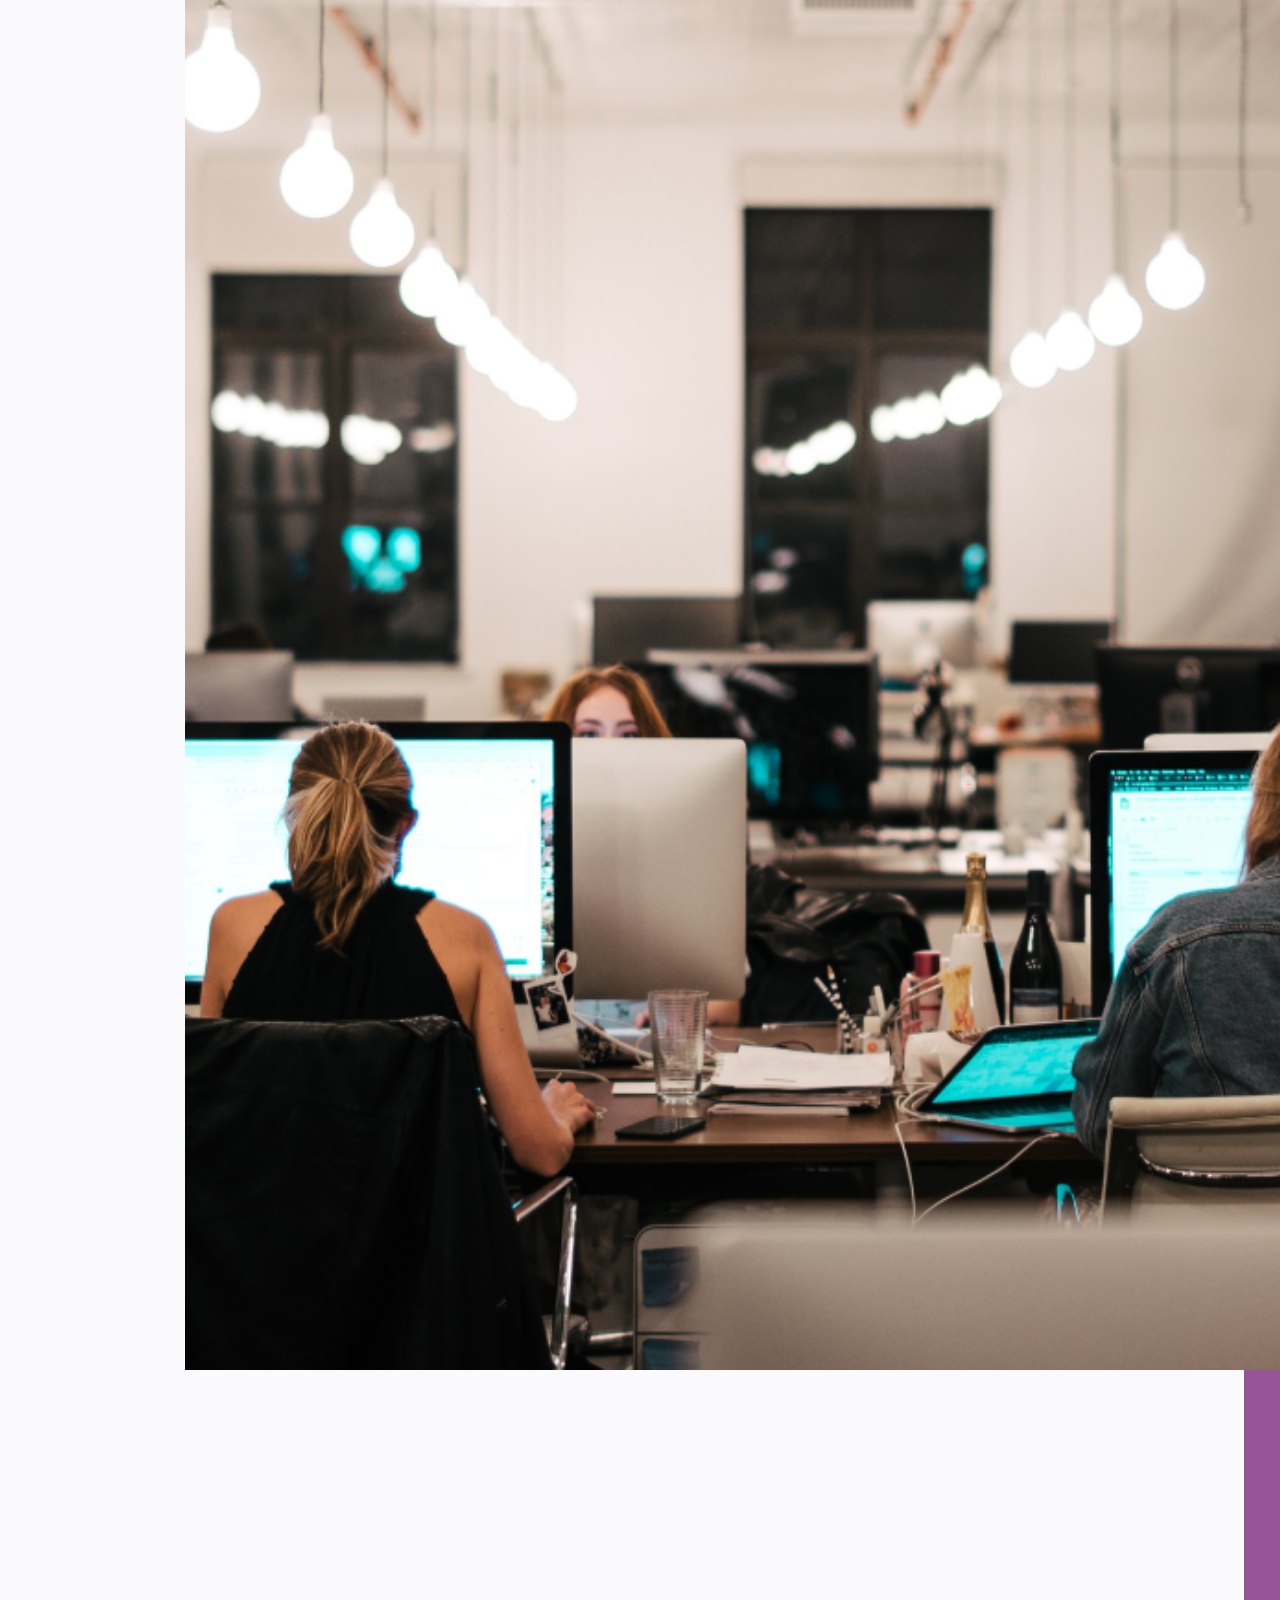
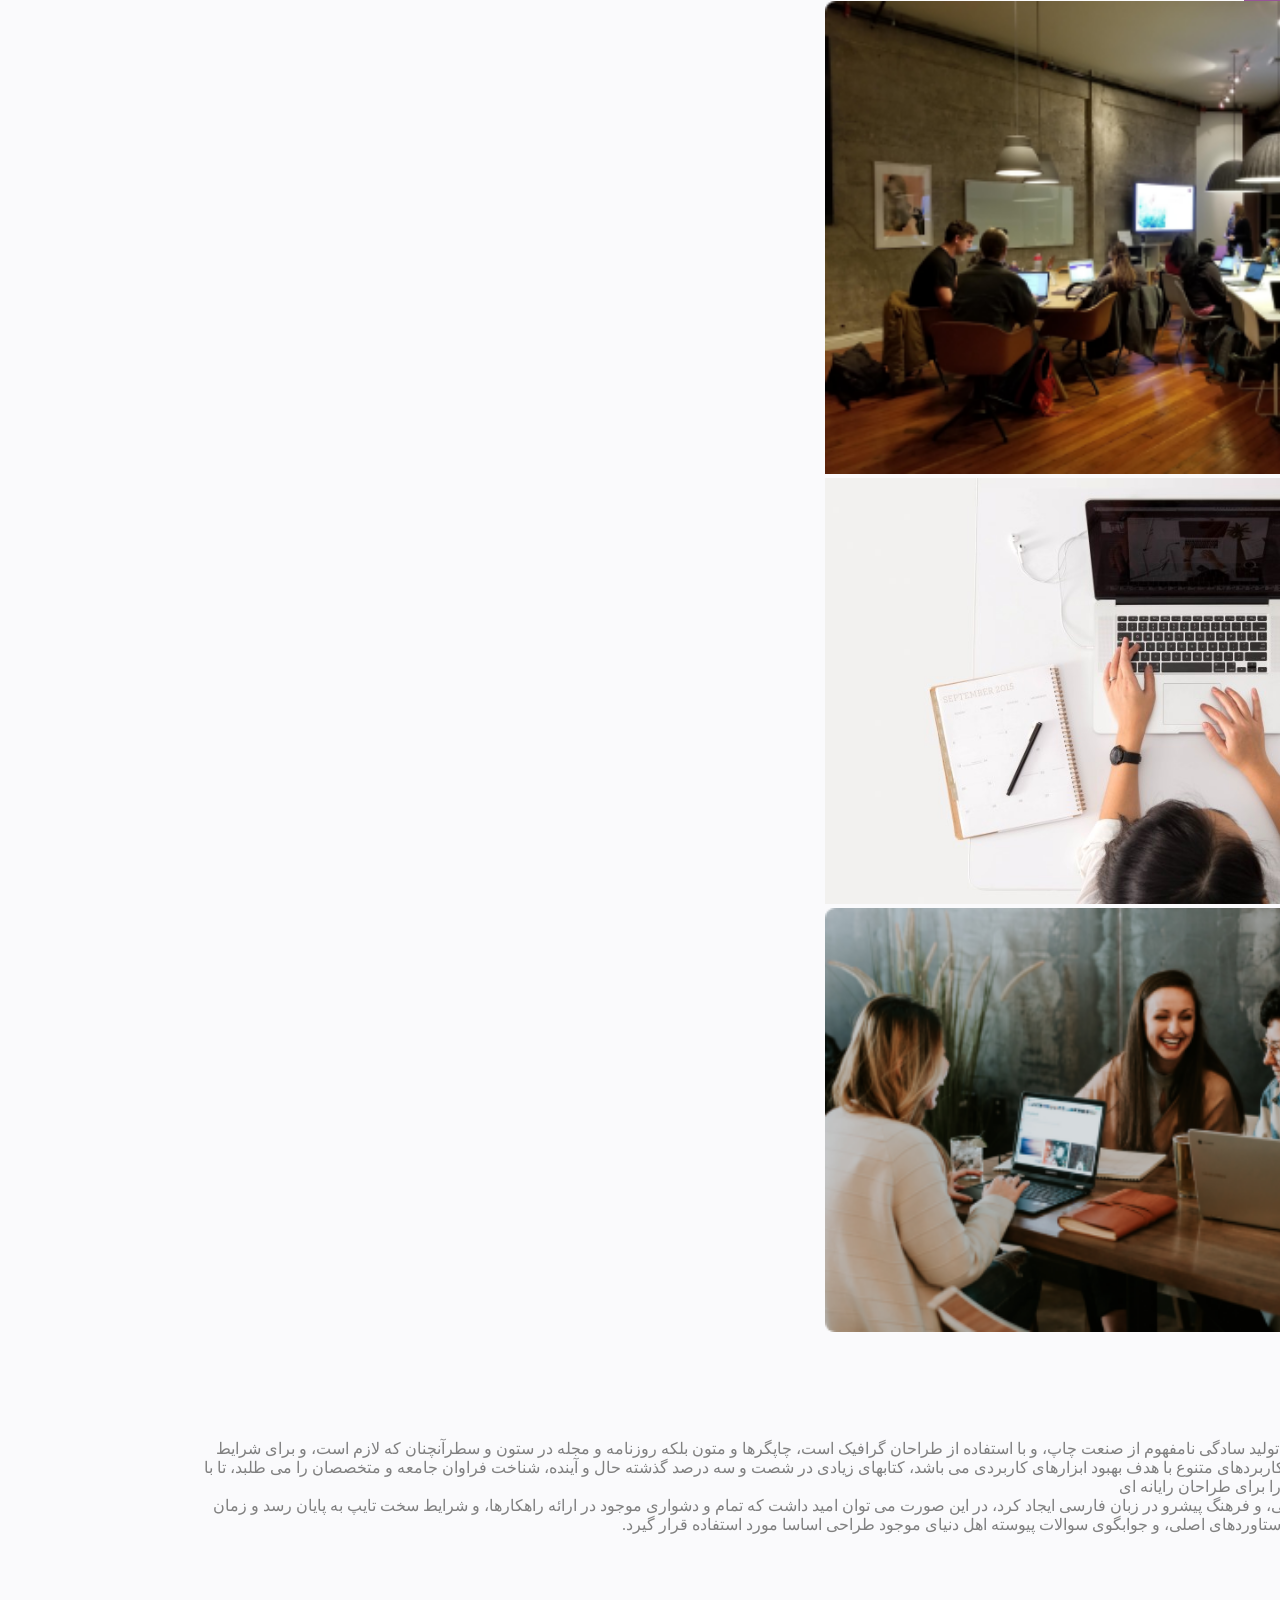
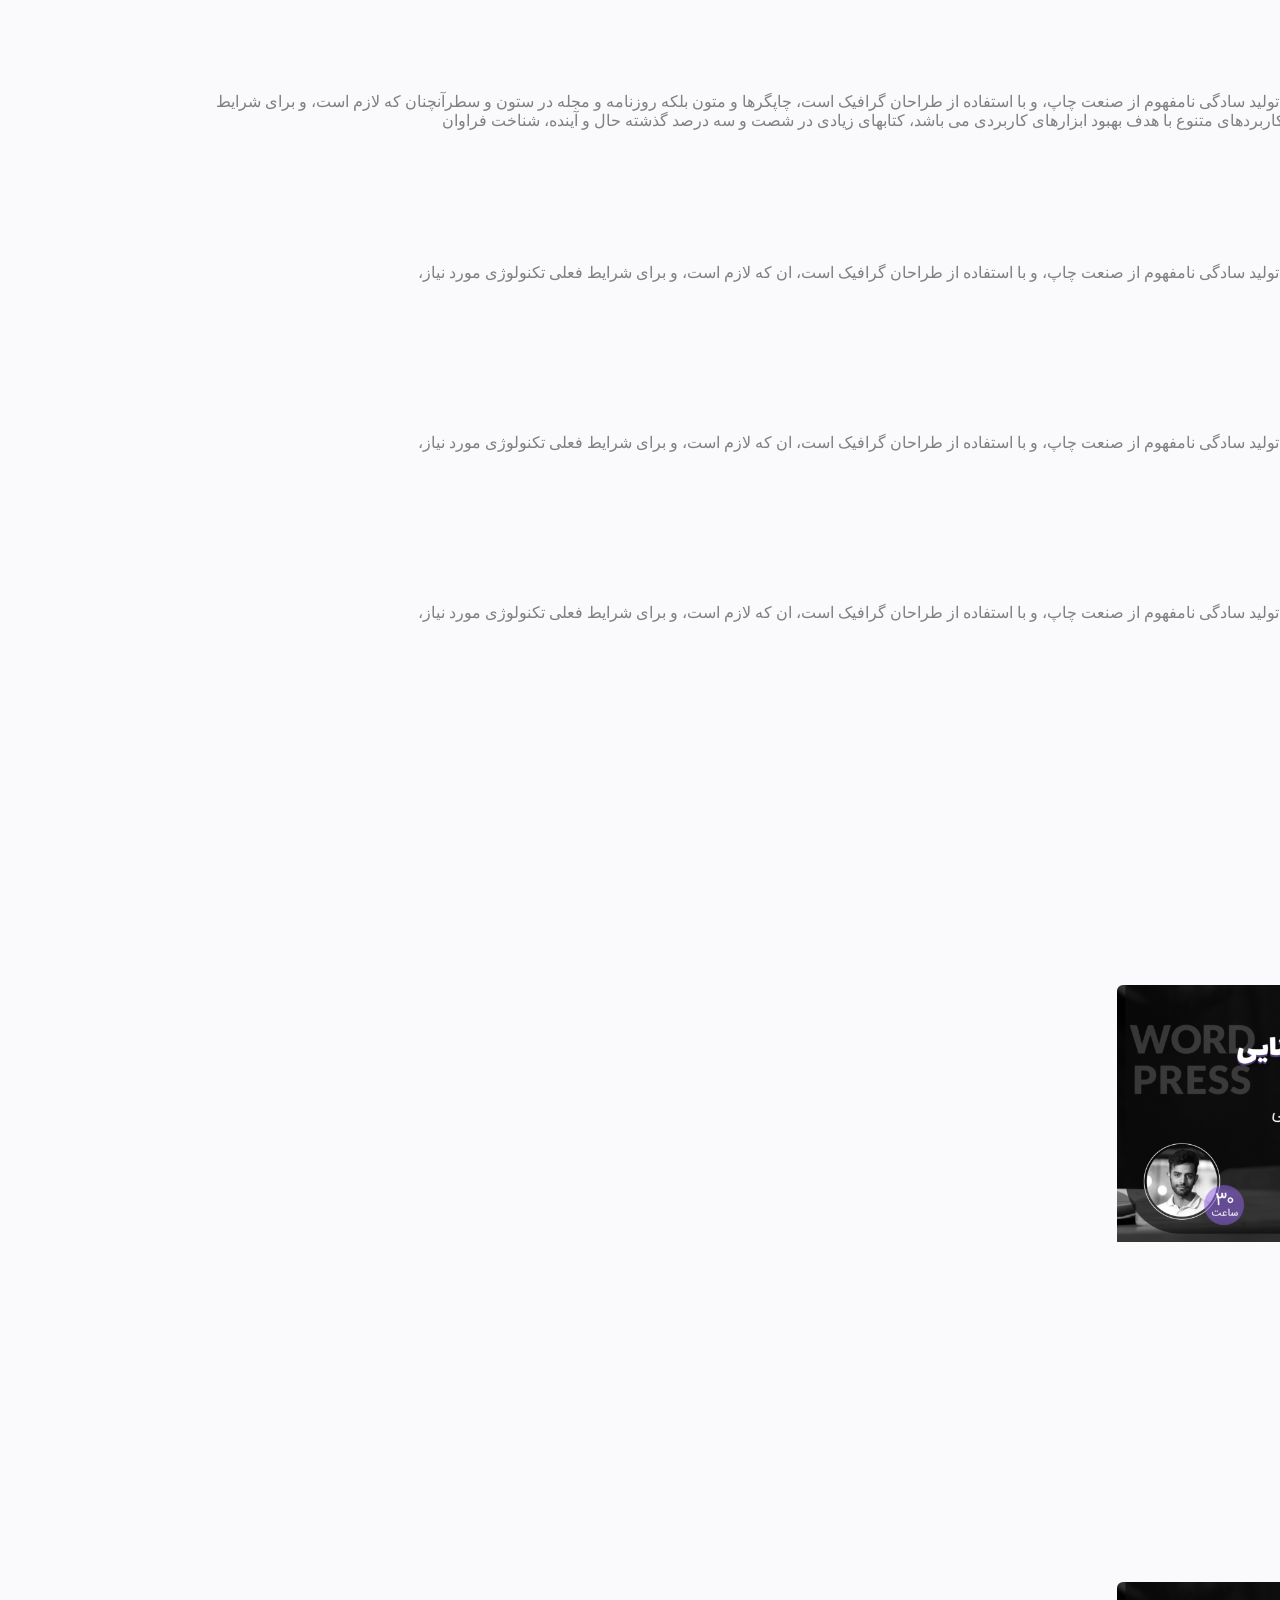
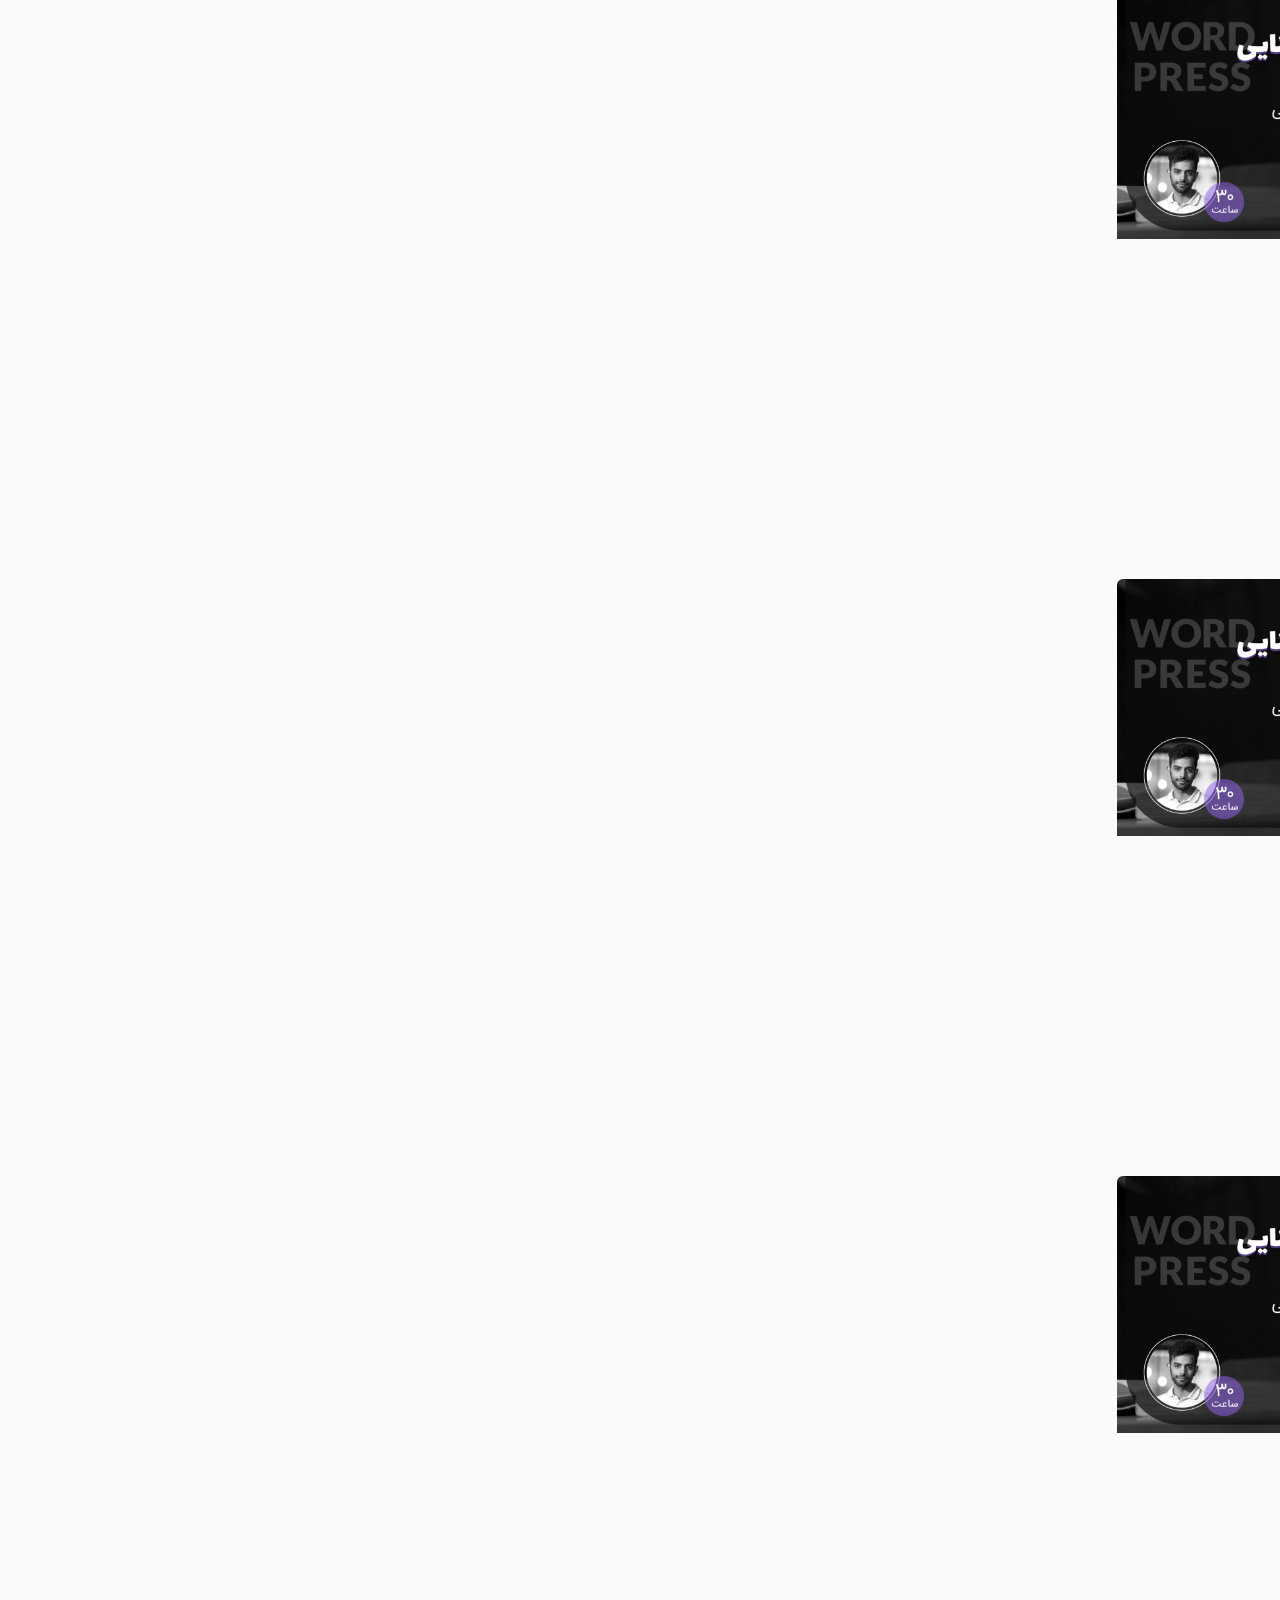
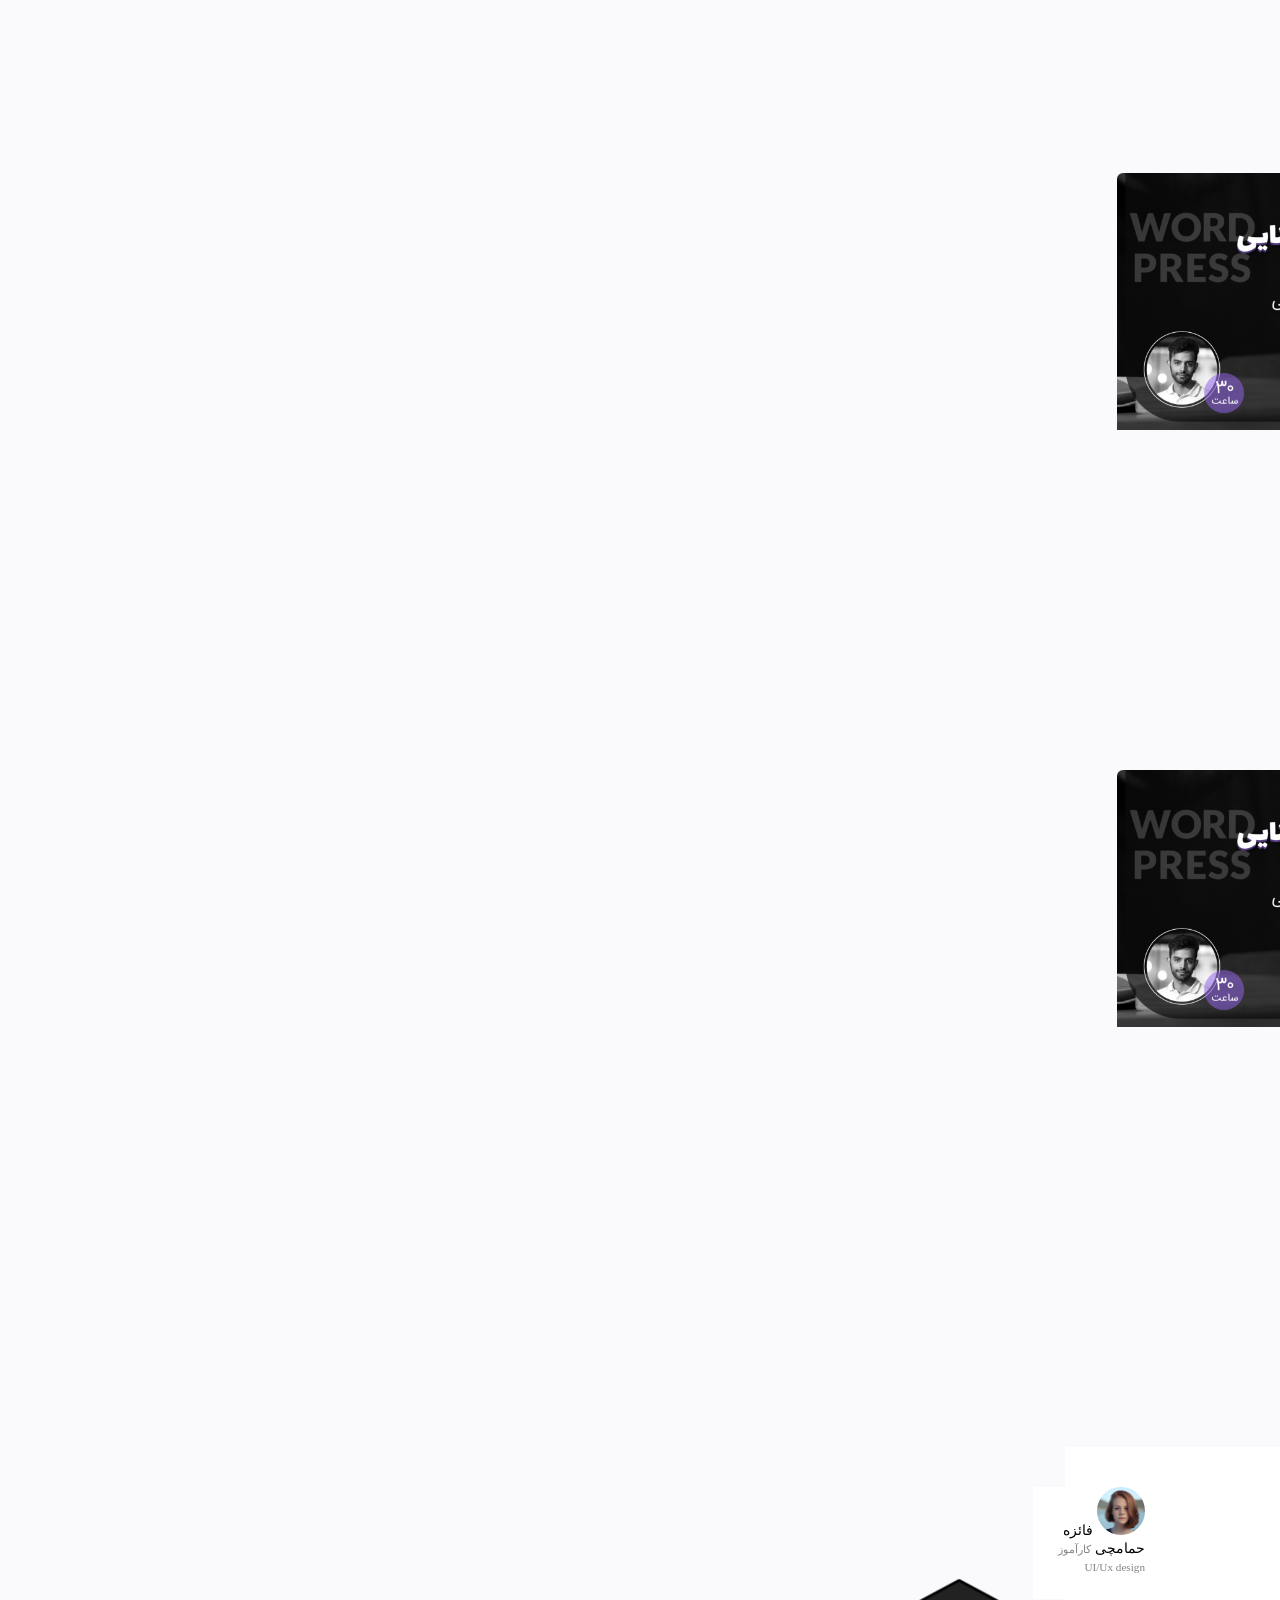
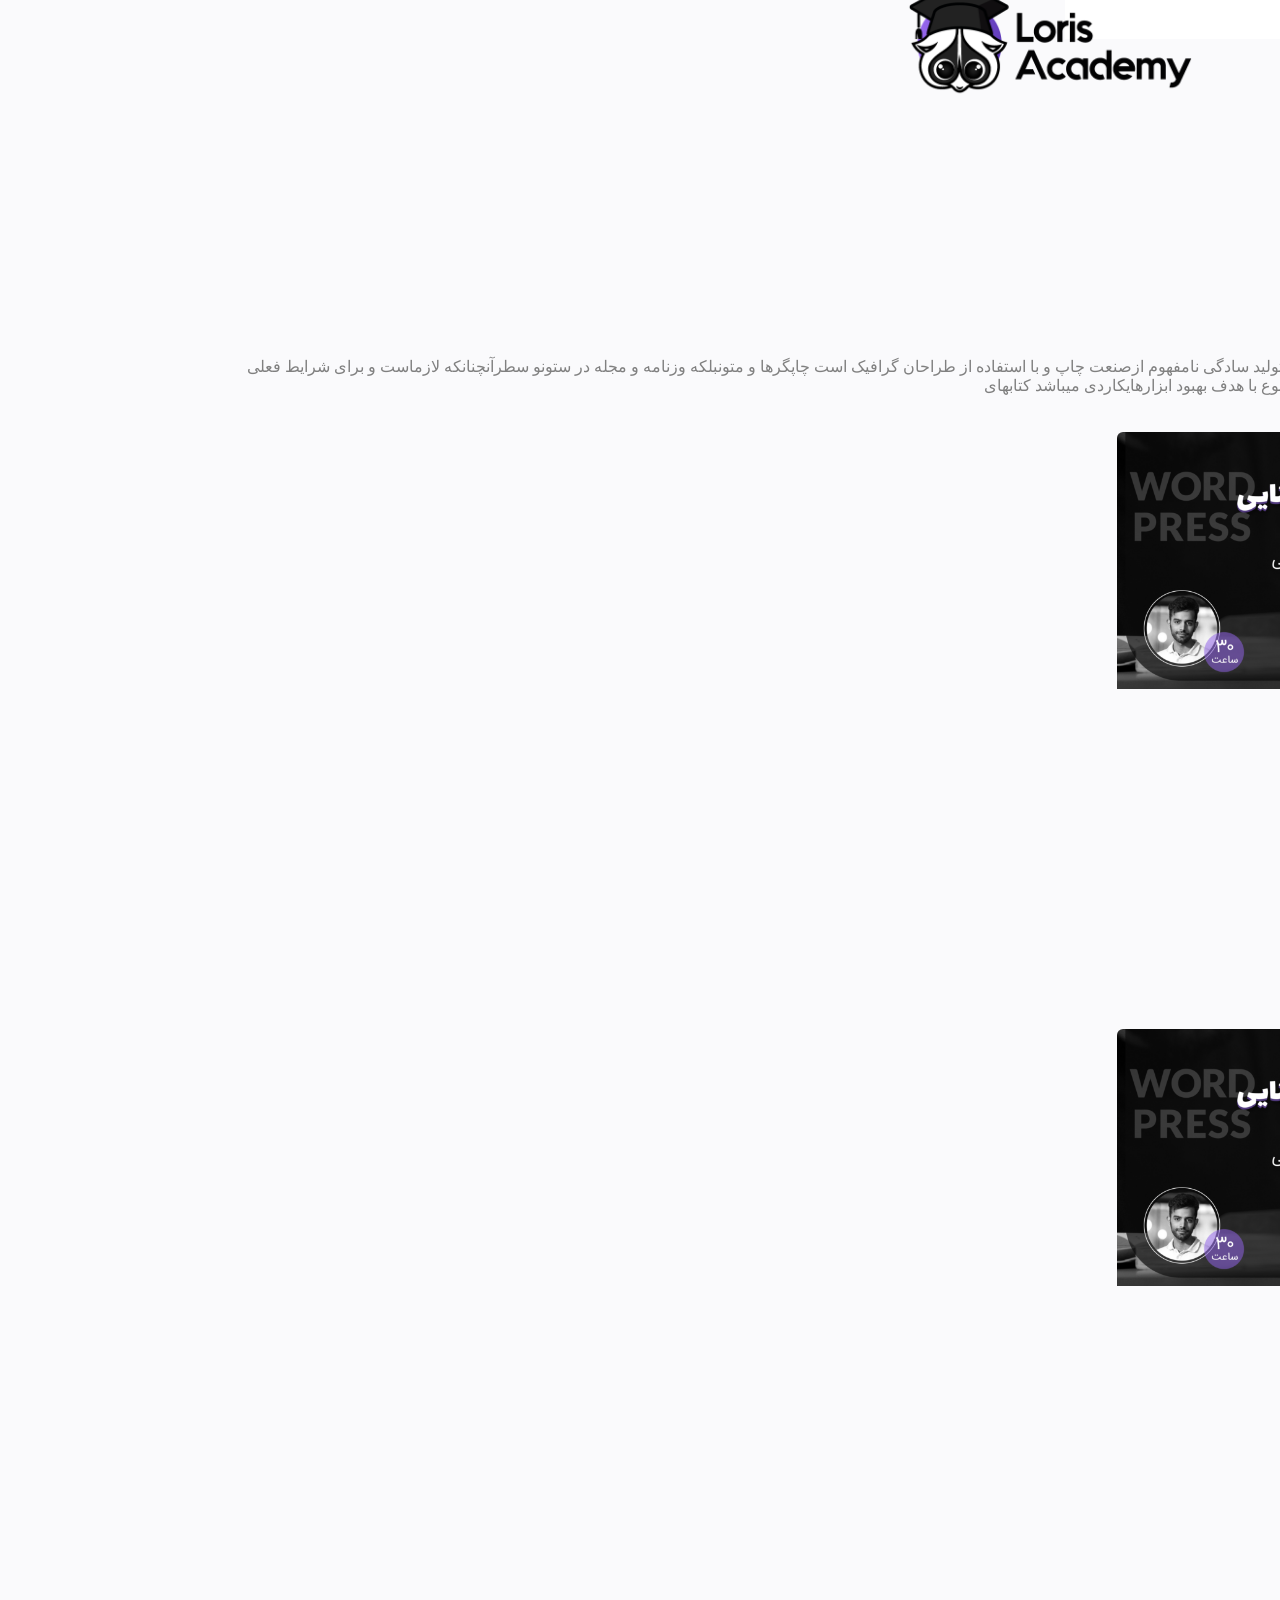
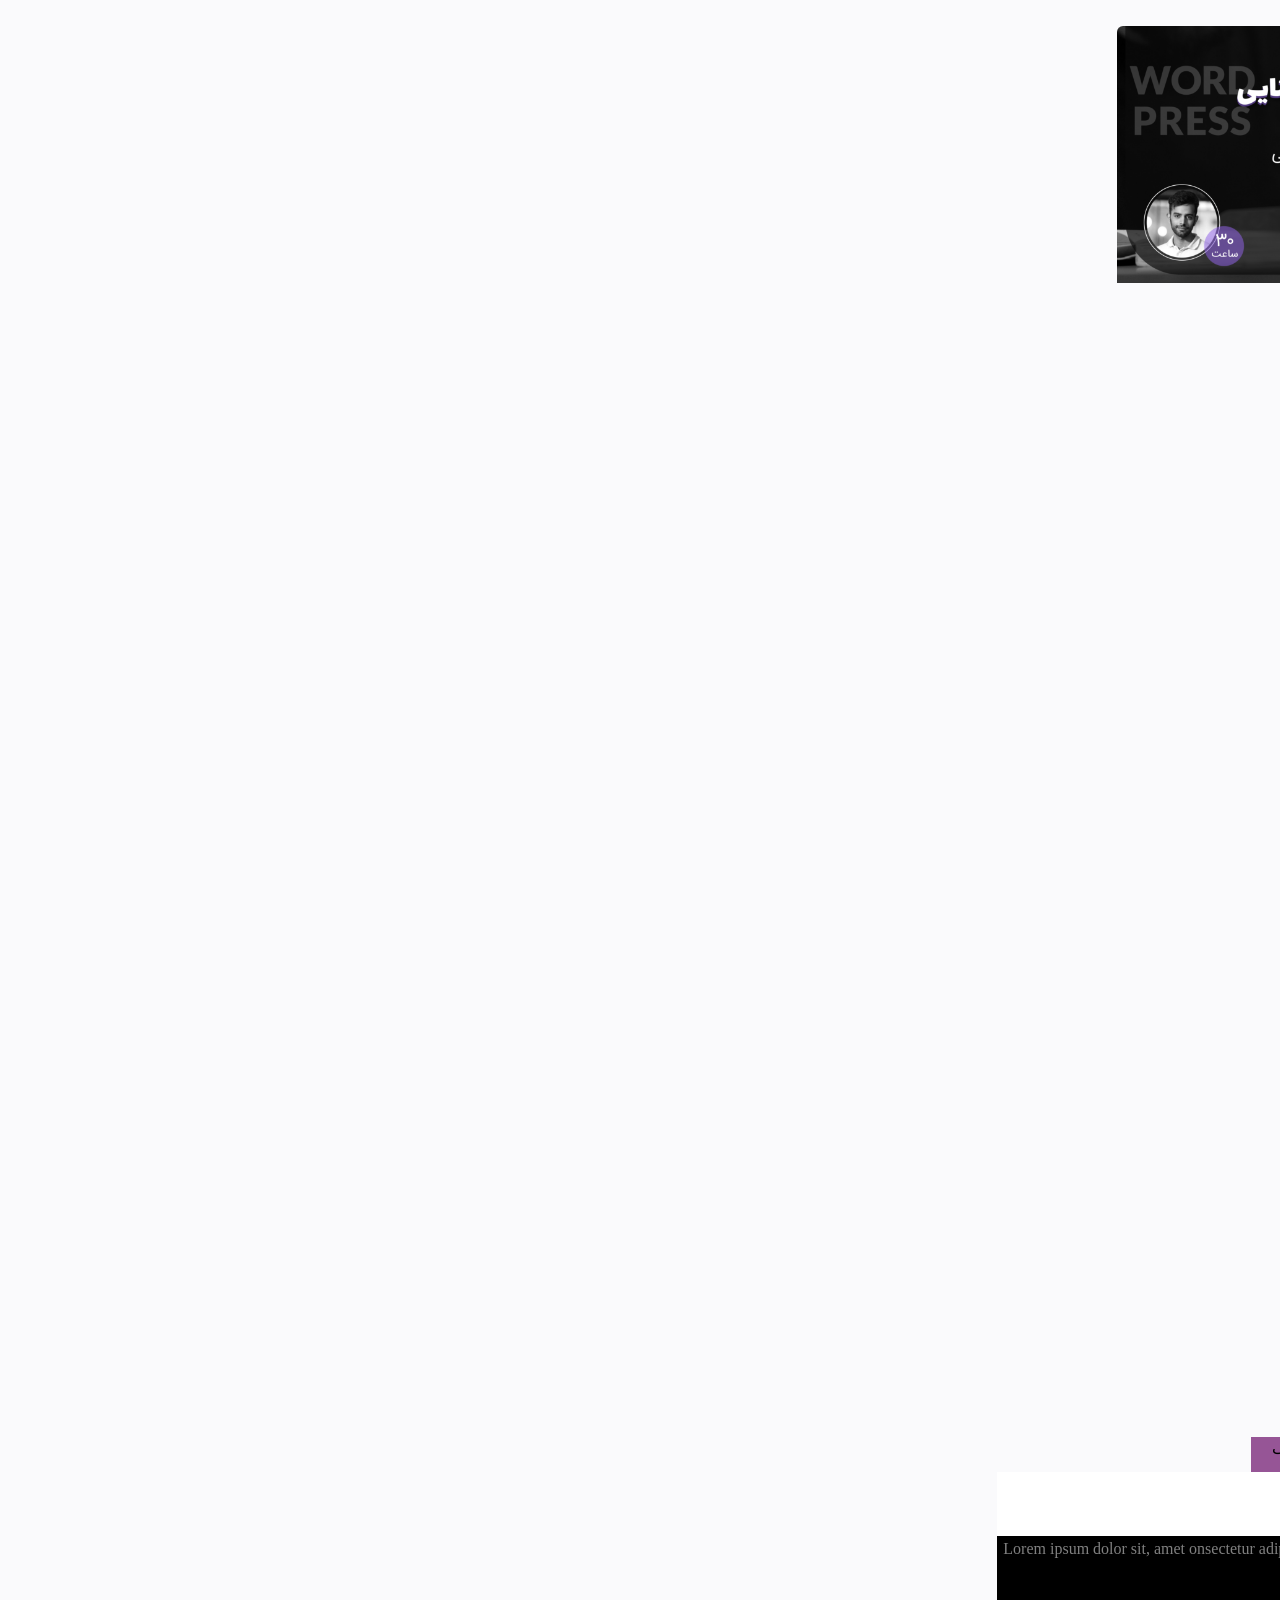
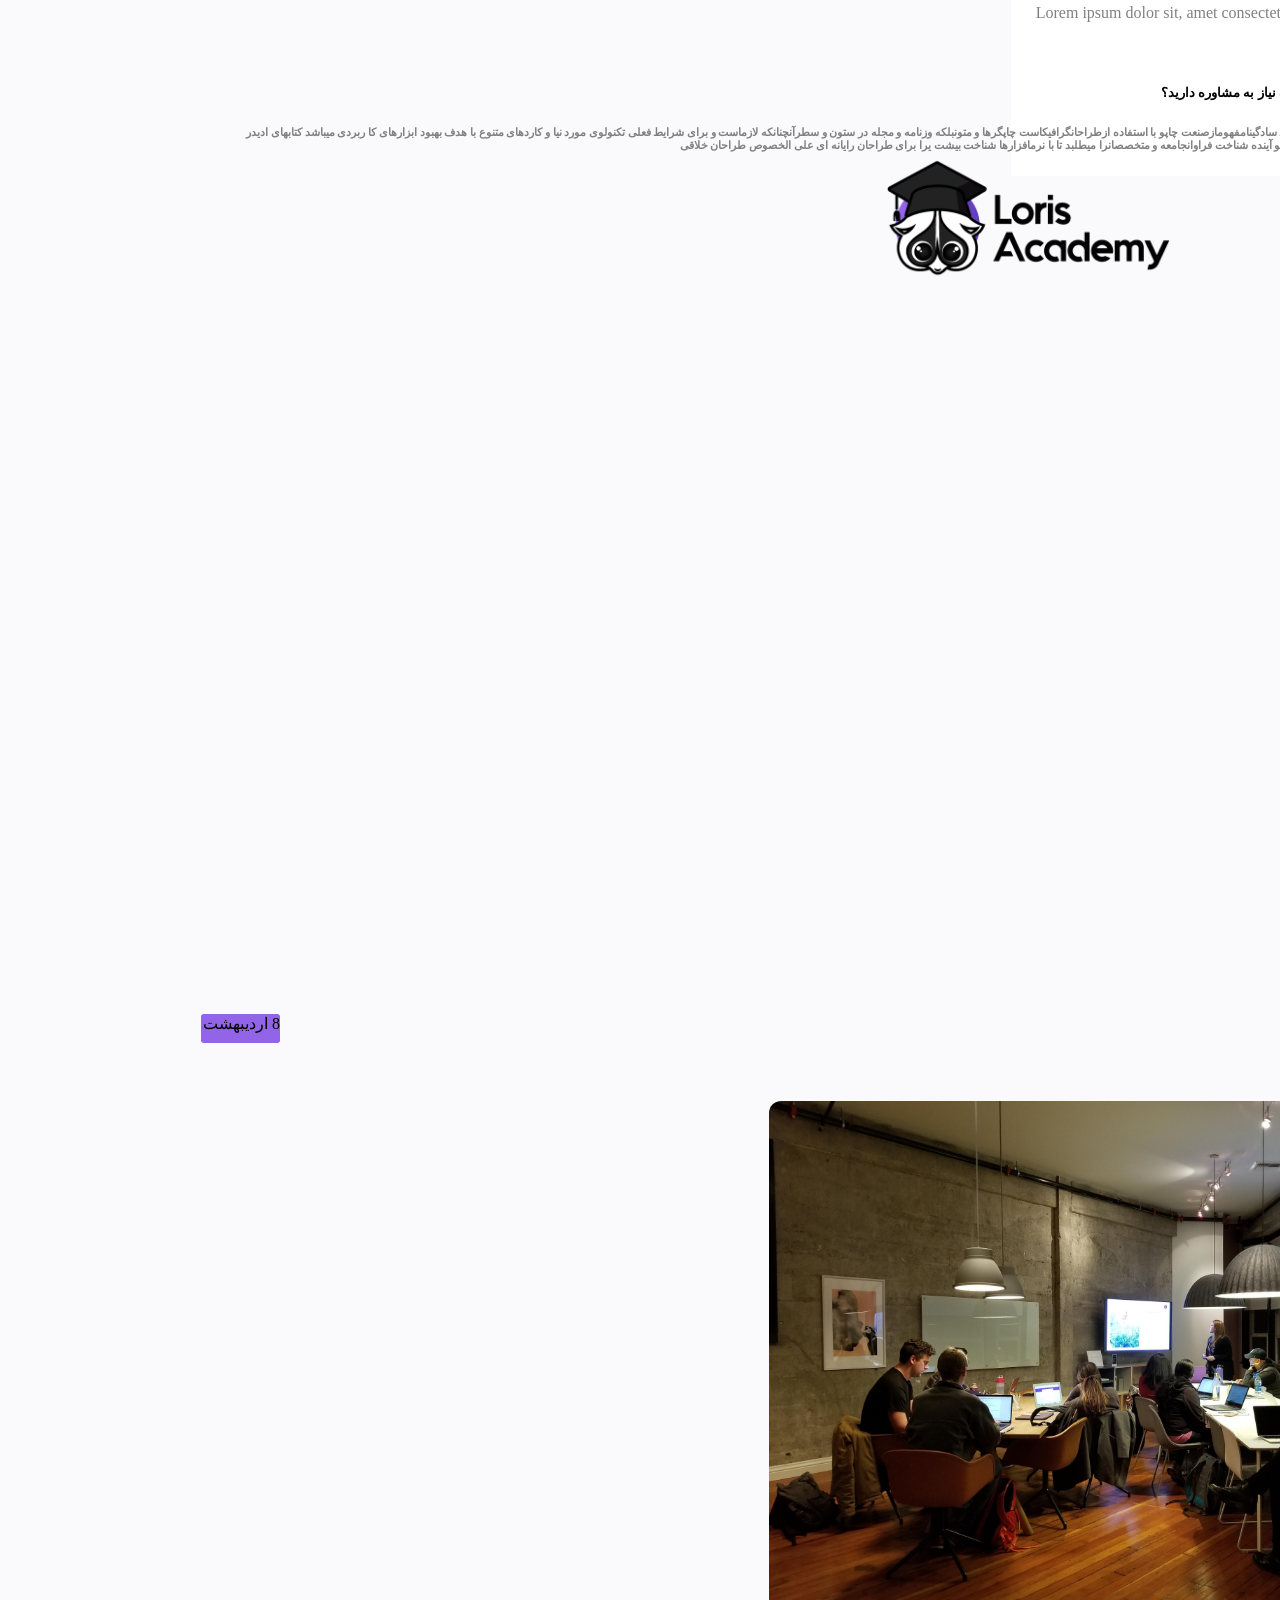
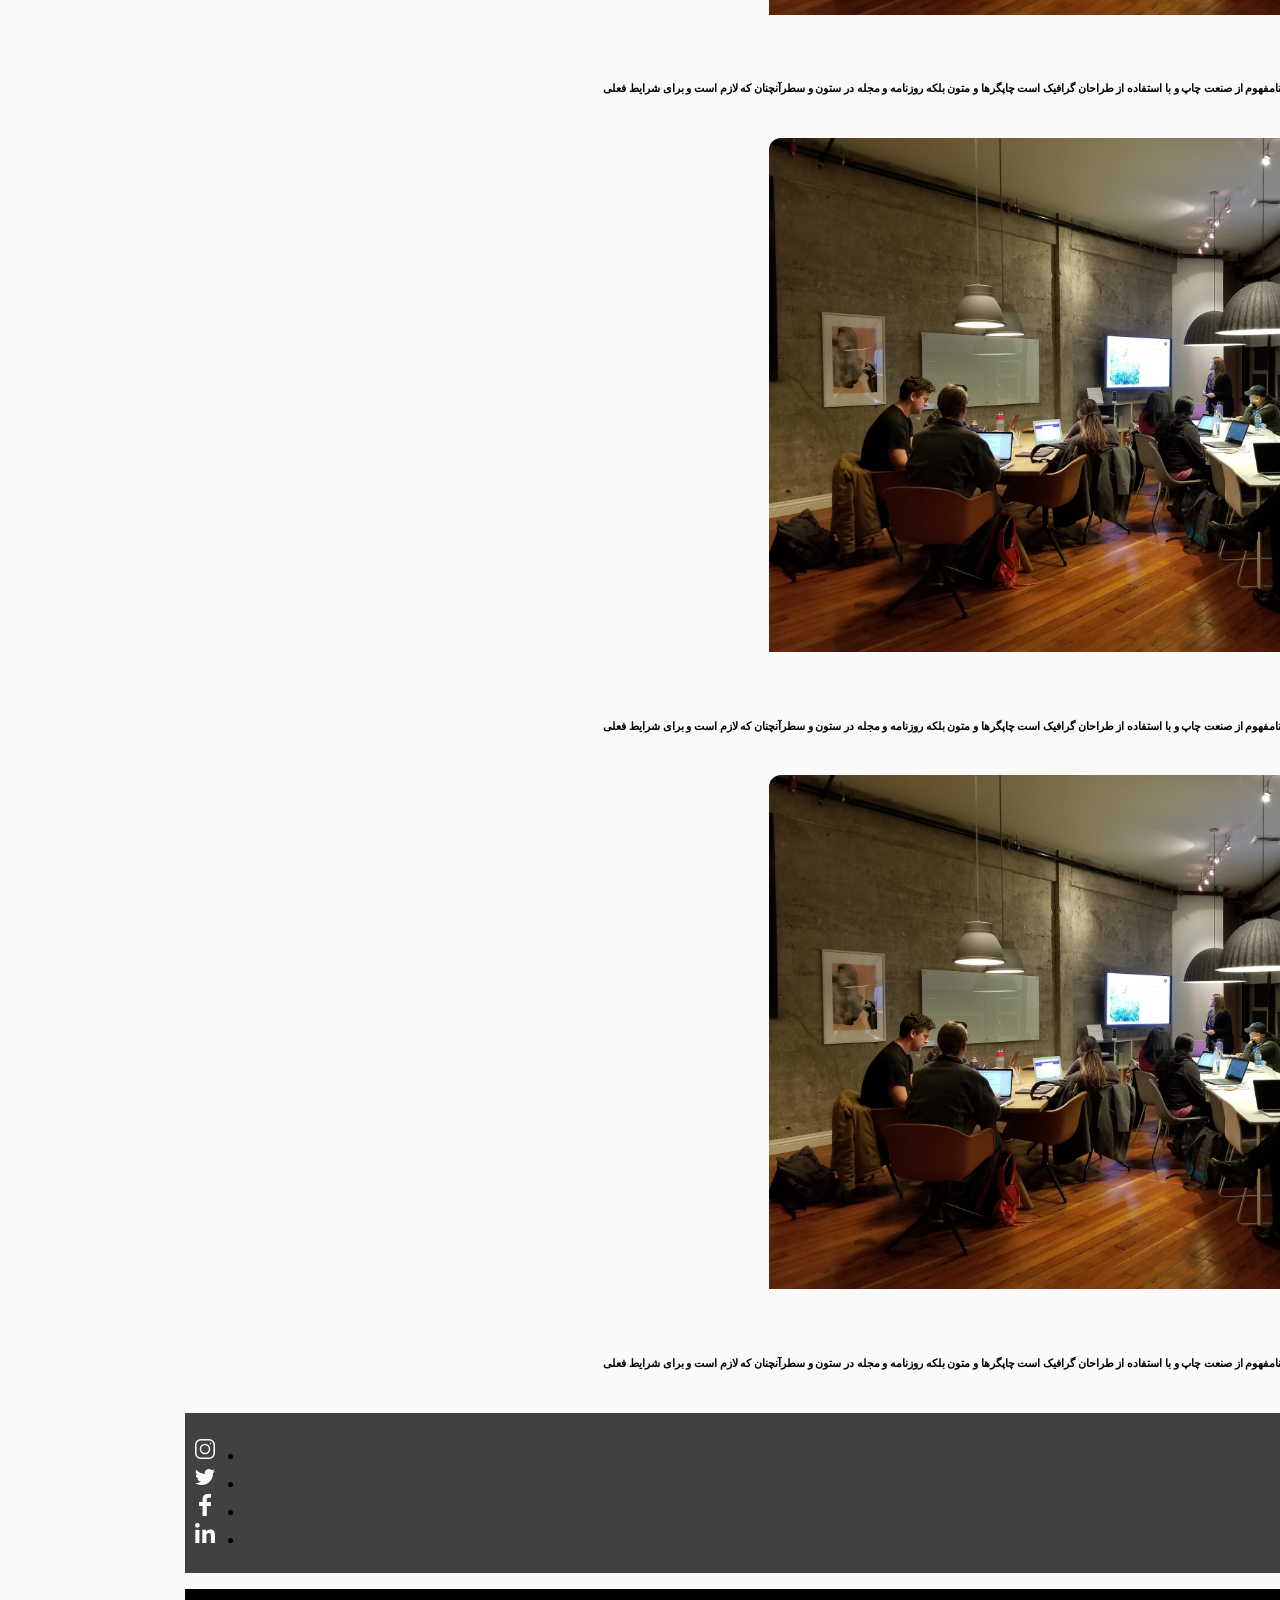
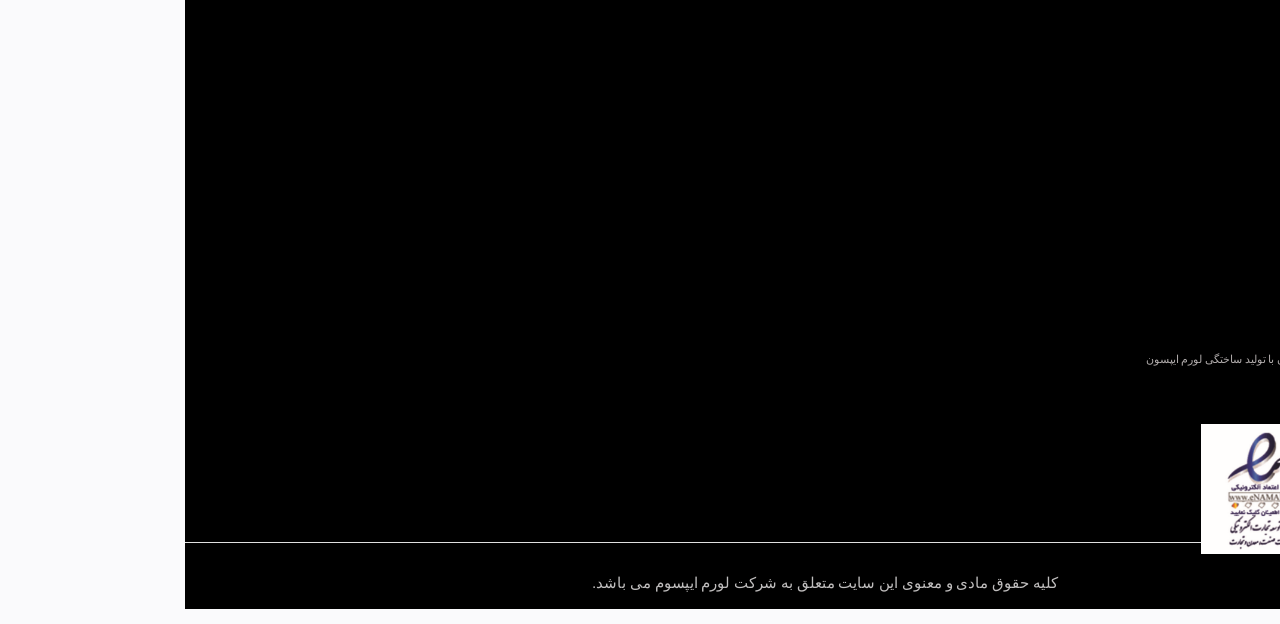
==== lorisproject.html @ 681e18bf "second swiper" ====
<!DOCTYPE html>
<html lang="ar" dir="rtl">

<head>
    <meta charset="UTF-8">

    <meta name="viewport" content="width=device-width, initial-scale=1.0">
    <title>loris academy</title>

    <link rel="stylesheet" href="css/all.css">
    <link rel="stylesheet" href="css/fontiran.css">
    <link rel="stylesheet" href="css/loris.css">

    <link rel="stylesheet" href="https://cdn.jsdelivr.net/npm/bootstrap@5.0.2/dist/css/bootstrap.rtl.min.css"
        integrity="sha384-gXt9imSW0VcJVHezoNQsP+TNrjYXoGcrqBZJpry9zJt8PCQjobwmhMGaDHTASo9N" crossorigin="anonymous">
    <link rel="stylesheet" href="css/swiper-bundle.min.css">

</head>

<body>
    <!----------------------Navbar------------------->
    <section class="header">
        <nav class="navbar navbar-expand-lg navbar-dark mx-5 px-5">
            <div class="container">
                <a class="navbar-brand logo" href="#">
                    <img src="img/Loris-Logo-03@2x.png" width="85px" height="40px">
                </a>
                <button class="navbar-toggler" type="button" data-bs-toggle="collapse"
                    data-bs-target="#navbarSupportedContent" aria-controls="navbarSupportedContent"
                    aria-expanded="false" aria-label="Toggle navigation">
                    <span class="navbar-toggler-icon"></span>
                </button>
                <div class="collapse navbar-collapse" id="navbarSupportedContent">
                    <ul class="navbar-nav me-auto mb-2 mb-lg-0 ">
                        <li class="nav-item mx-3 ">
                            <a class="nav-link main-link" href="#">دسته بندی</a>
                        </li>
                        <li class="nav-item mx-3">
                            <a class="nav-link main-link" href="#">وبلاگ</a>
                        </li>
                        <li class="nav-item mx-3">
                            <a class="nav-link main-link" href="#">درباره ما</a>
                        </li>
                        <li class="nav-item mx-3">
                            <a class="nav-link  main-link" href="#">تماس با ما</a>
                        </li>
                    </ul>
                </div>
            </div>
            <i class="fa fa-search mx-3 text-white"></i><button type="button"
                class="btn  btn-outline-light text-nowrap "><i class="fa fa-user mx-1"></i>ورود/ثبتنام</button>
        </nav>

    </section>
    <!----------------------------------main section------------main-bg doesn't work---------------->
    <section class="main-bg">
        <div class="main ">
            <div class="container mx-auto" style="width: 200px;">


                <h6 class="h6-pos">لوریس آکادمی</h6>
                <h2 class="text-nowrap text-center">مرکز برگزاری</h2>
                <h6 class="h6-pos">لورم ایپسون متن</h6>
                <h2 class=" h2-pos text-nowrap text-center">دوره های آموزشی و کارآموری</h2>


                <button type="button" class="btn btn-secondary waves-effect waves-light my-5 px-4"> دوره های آموزشی
                </button>
            </div>
        </div>
    </section>
    <!---------------------------------Slide2------------------------------->
    <section class="slide2">
        <div class="container mt-5 ">
            <div class="row row-cols-1 row-cols-md-2">
                <div class="col">
                    <div class="row row-cols-lg-2 row-cols-md-1 gx-0 gy-0">
                        <div class="rounded text-center d-flex align-items-center mt-3"
                            style="width: 215px; height: 225px; background-color:rgb(150, 85, 150); border:rgb(150, 85, 150) solid ">
                            <h4 class="text-white">لورم ایپسوم متن ساختگی با نامفهوم از چاپ استفاده</h4>
                        </div>

                        <img class="rounded" src="img/w.png" style="width: 50%;">
                        <img class="rounded" src="img/Picture1.svg" alt="group" style="width: 50%;">
                        <img class="rounded" src="img/Mask Group 4.png" alt="group" style="width: 50%;">

                    </div>
                </div>
                <div class="col">
                    <h6>درباره ما</h6>
                    <h3>ما را بیشتر بشناسید</h3>
                    <p class="me-5 my-4">لورم ایپسوم متن ساختگی با تولید سادگی نامفهوم از صنعت چاپ، و با استفاده از
                        طراحان گرافیک است،
                        چاپگرها و متون بلکه روزنامه و مجله در ستون و سطرآنچنان که لازم است، و برای شرایط فعلی تکنولوژی
                        مورد نیاز، و
                        کاربردهای متنوع با هدف بهبود ابزارهای کاربردی می باشد، کتابهای زیادی در شصت و سه درصد گذشته حال
                        و آینده، شناخت
                        فراوان جامعه و متخصصان را می طلبد، تا با نرم افزارها شناخت بیشتری را برای طراحان رایانه ای
                        <br>علی الخصوص طراحان
                        خلاقی، و فرهنگ پیشرو در زبان فارسی ایجاد کرد، در این صورت می توان امید داشت که تمام و دشواری
                        موجود در ارائه
                        راهکارها، و شرایط سخت تایپ به پایان رسد و زمان مورد نیاز شامل حروفچینی دستاوردهای اصلی، و
                        جوابگوی سوالات
                        پیوسته اهل دنیای موجود طراحی اساسا مورد استفاده قرار گیرد.
                    </p>
                    <br>
                    <button class="btn btn-secondary px-4">بیشتر بخوانید</button>
                </div>
            </div>
        </div>
    </section>
    <!--------------------------------Swiper Slider--------------------------->
    <div class="swiper-overflow-container">
        <div class="container">

            <div class=" mt-5 ms-5">
                <div class="swiper-container swiper-init">
                    <div class="swiper-wrapper d-flex">
                        <div class="swiper-slide">
                            <div class="row align-items-center">
                                <div class="col ">
                                    <h6>رشته ها</h6>
                                    <h4>آشنایی با رشته ها</h4>
                                    <p>لورم ایپسوم متن ساختگی با تولید سادگی نامفهوم از صنعت چاپ، و با استفاده از طراحان
                                        گرافیک
                                        است،
                                        چاپگرها و متون بلکه روزنامه و مجله در ستون و سطرآنچنان که لازم است، و برای شرایط
                                        فعلی
                                        تکنولوژی مورد نیاز، و
                                        کاربردهای متنوع با هدف بهبود ابزارهای کاربردی می باشد، کتابهای زیادی در شصت و سه
                                        درصد
                                        گذشته حال و آینده، شناخت
                                        فراوان </p>
                                       
                                </div>

                                <div class="col-lg-3 col-sm-12 ">
                                    <div class="card mt-sm-4 ">

                                        <img src="img/Picture2.svg" style="width: 50px;" class="mt-3 mx-2">
                                        <div class="card-body">
                                            <a><div class="card-icon">
                                            <div>
                                                <i class="bi bi-lightbulb-fill  icon-style"></i>
                                            </div>
                                        </div>
                                        </a>
                                            <h6>لورم ایپسون متن</h6>
                                            <p>لورم ایپسوم متن ساختگی با تولید سادگی نامفهوم از صنعت چاپ، و با استفاده
                                                از
                                                طراحان
                                                گرافیک است،
                                                ان که لازم است، و برای شرایط فعلی تکنولوژی مورد نیاز،
                                            </p>
                                            <div class="info-links"><a href=""><small> بیشتر بدانید></small></a></div>
                                        </div>

                                    </div>
                                </div>

                                <div class="col-lg-3 col-sm-12 ">
                                    <div class="card mt-sm-4">
                                        <img src="img/Picture2.svg" style="width: 50px;" class="mt-3 mx-2">
                                        <div class="card-body">
                                            <h6>لورم ایپسون متن</h6>
                                            <p>لورم ایپسوم متن ساختگی با تولید سادگی نامفهوم از صنعت چاپ، و با استفاده
                                                از
                                                طراحان
                                                گرافیک است،
                                                ان که لازم است، و برای شرایط فعلی تکنولوژی مورد نیاز،
                                            </p>
                                            <div class="info-links"><a href=""><small> بیشتر بدانید></small></a></div>
                                        </div>
                                    </div>
                                </div>

                                <div class="col-lg-3 col-sm-12 ">
                                    <div class="card mt-sm-4">
                                        <img src="img/Picture2.svg" style="width: 50px;" class="mt-3 mx-2">
                                        <div class="card-body">
                                            <h6>لورم ایپسون متن</h6>
                                            <p>لورم ایپسوم متن ساختگی با تولید سادگی نامفهوم از صنعت چاپ، و با استفاده
                                                از
                                                طراحان
                                                گرافیک است،
                                                ان که لازم است، و برای شرایط فعلی تکنولوژی مورد نیاز،
                                            </p>
                                            <div class="info-links"><a href=""><small> بیشتر بدانید></small></a></div>
                                        </div>
                                    </div>
                                </div>
                            </div>

                        </div>

                    </div>

                </div>
            </div>

        </div>
        <div class="swiper-button-prev"></div>
        <div class="swiper-button-next"></div>
    </div>
    <!-----------------------------Courses top section----------------------------->
    <section>
        <div class="container mt-5">
            <h6 style="color: gray;">دوره ها</h6>
            <div class="  d-flex justify-content-between">
                <h4 class="text-nowrap">دوره های بلندمدت</h4>
                <div>
                    <nav class="navbar nav-pills mb-3" id="pills-all-tab2">
                        <ul class="d-flex" style="list-style-type: none;">
                            <li class="nav-item">
                                <button class="nav-link  active text-nowrap " id="pills-all-tab2" data-bs-toggle="pill"
                                    data-bs-target="#pills-home" type="button" role="tab" aria-controls="pills-home"
                                    aria-selected="true">همه دسته ها
                                </button>
                            </li>
                            <li class="nav-item">
                                <button class="nav-link course-link text-nowrap  " id="pills-all-tab2"
                                    data-bs-toggle="pill" data-bs-target="#pills-home" type="button" role="tab"
                                    aria-controls="pills-home" aria-selected="true"> بازاریابی و برندینگ
                                </button>
                            </li>
                            <li class="nav-item">
                                <button class="nav-link course-link text-nowrap " id="pills-all-tab2"
                                    data-bs-toggle="pill" data-bs-target="#pills-home" type="button" role="tab"
                                    aria-controls="pills-home" aria-selected="true">برنامه نویسی
                                </button>
                            </li>
                            <li class="nav-item">
                                <button class="nav-link course-link text-nowrap  " id="pills-all-tab2"
                                    data-bs-toggle="pill" data-bs-target="#pills-home" type="button" role="tab"
                                    aria-controls="pills-home" aria-selected="true">UI/UX
                                </button>
                            </li>
                            <li class="nav-item">
                                <button class="nav-link course-link text-nowrap " id="pills-all-tab2"
                                    data-bs-toggle="pill" data-bs-target="#pills-home" type="button" role="tab"
                                    aria-controls="pills-home" aria-selected="true"> گرافیک
                                </button>
                            </li>
                            <li class="nav-item">
                                <button class="nav-link course-link text-nowrap " id="pills-all-tab2"
                                    data-bs-toggle="pill" data-bs-target="#pills-home" type="button" role="tab"
                                    aria-controls="pills-home" aria-selected="true"> وردپرس
                                </button>
                            </li>

                        </ul>
                    </nav>
                </div>
            </div>
            <!----------------------------------Courses bottom section--------------->
            <div class="row row-cols-lg-3 row-cols-md-2">
                <div class="col">
                    <div class="card mt-4 mt-sm-4">
                        <img src="img/Mask Group 5.png">
                        <div class="card-body">
                            <h6>نام دوره اینجا نوشته شود</h6>
                            <div class="d-flex">
                                <img src="img/Mask Group 14.png">
                                <h6 class="fw-normal  text-nowrap" style="color: gray;">نام مدرس اینجا نوشته شود</h6>
                                <img src="icon/Group 576.svg">
                                <p class="text-nowrap courses">دوره حضوری</p>
                            </div>
                            <div>
                                <img src="icon/Group324.svg">
                                <p>تاریخ شروع:1400/02/28</p>
                            </div>
                        </div>
                    </div>
                </div>
                <div class="col">
                    <div class="card mt-4 mt-sm-4">
                        <img src="img/Mask Group 5.png">
                        <div class="card-body">
                            <h6>نام دوره اینجا نوشته شود</h6>
                            <div class="d-flex">
                                <img src="img/Mask Group 14.png">
                                <h6 class="fw-normal text-nowrap" style="color: gray;">نام مدرس اینجا نوشته شود</h6>
                                <img src="icon/online-course.svg">
                                <p class="text-nowrap courses">دوره آنلاین</p>
                            </div>
                            <div>
                                <img src="icon/Group324.svg">
                                <p>تاریخ شروع:1400/02/28</p>
                            </div>
                        </div>
                    </div>
                </div>
                <div class="col">
                    <div class="card mt-4 mt-sm-4">
                        <img src="img/Mask Group 5.png">
                        <div class="card-body">
                            <h6>نام دوره اینجا نوشته شود</h6>
                            <div class="d-flex">
                                <img src="img/Mask Group 14.png">
                                <h6 class="fw-normal text-nowrap" style="color: gray;">نام مدرس اینجا نوشته شود</h6>
                                <img src="icon/online-course.svg">
                                <p class="text-nowrap courses">دوره آنلاین</p>
                            </div>
                            <div>
                                <img src="icon/Group324.svg">
                                <p>تاریخ شروع:1400/02/28</p>
                            </div>
                        </div>
                    </div>
                </div>
                <div class="col">
                    <div class="card mt-sm-4 mt-4">
                        <img src="img/Mask Group 5.png">
                        <div class="card-body">
                            <h6>نام دوره اینجا نوشته شود</h6>
                            <div class="d-flex">
                                <img src="img/Mask Group 14.png">
                                <h6 class="fw-normal text-nowrap" style="color: gray;">نام مدرس اینجا نوشته شود</h6>
                                <img src="icon/online-course.svg">
                                <p class="text-nowrap courses">دوره آنلاین</p>
                            </div>
                            <div>
                                <img src="icon/Group324.svg">
                                <p>تاریخ شروع:1400/02/28</p>
                            </div>
                        </div>
                    </div>
                </div>
                <div class="col ">
                    <div class="card mt-4 mt-sm-4">
                        <img src="img/Mask Group 5.png">
                        <div class="card-body">
                            <h6>نام دوره اینجا نوشته شود</h6>
                            <div class="d-flex">
                                <img src="img/Mask Group 14.png">
                                <h6 class="fw-normal text-nowrap" style="color: gray;">نام مدرس اینجا نوشته شود</h6>
                                <img src="icon/online-course.svg">
                                <p class="text-nowrap courses">دوره آنلاین</p>
                            </div>
                            <div>
                                <img src="icon/Group324.svg">
                                <p>تاریخ شروع:1400/02/28</p>
                            </div>

                        </div>

                    </div>
                </div>
                <div class="col">
                    <div class="card mt-4 mt-sm-4 ">
                        <img src="img/Mask Group 5.png">
                        <div class="card-body">
                            <h6>نام دوره اینجا نوشته شود</h6>
                            <div class="d-flex">
                                <img src="img/Mask Group 14.png">
                                <h6 class="fw-normal text-nowrap" style="color: gray;">نام مدرس اینجا نوشته شود</h6>
                                <img src="icon/online-course.svg">
                                <p class="text-nowrap courses">دوره آنلاین</p>
                            </div>
                            <div>
                                <img src="icon/Group324.svg">
                                <p>تاریخ شروع:1400/02/28</p>
                            </div>

                        </div>
                    </div>
                </div>
            </div>
        </div>
    </section>




    <!-----------------------Karamuzi(Internship)-------------------------->
    <section class="mx-5">
        <div class="row">
            <div class="col-lg-6 col-sm-12 ">
                <div class="my-5 mx-5 rounded text-white px-4 pt-2 mb-0 main-intern"
                    style="background-color:rgb(150, 85, 150) ; width:6em ; height: 5em;">+50 کارآموز
                    <div class=" d-flex  px-2  box-images">
                        <img src="img/Mask Group 10.png">
                        <img src="img/Mask Group 11.png">
                        <img src="img/Mask Group 13.png">
                        <img src="img/Mask Group 15.png">
                    </div>
                    <div class=" d-flex px-2 box-images2">
                        <img src="img/Mask Group 10.png">
                        <img src="img/Mask Group 13.png">
                        <img src="img/Mask Group 11.png">
                        <img src="img/Mask Group 14.png">
                    </div>
                </div>
                <div class="row row-cols-lg-2 mx-5 shadow" style="background-color:white ; width: 25em; height: 12em;">

                </div>
                <div class="mx-5 box shadow" style="background-color:rgb(255, 255, 255) ; width:7em; height:7em ; ">
                    <img class="px-4 py-2" src="img/Mask Group 10.png">
                    <small class="intern">فائزه حمامچی</small>
                    <small class="text-nowrap internship"> کارآموز UI/Ux design</small>
                </div>
                <div>
                    <img class="logo1" src="img/Loris-Logo-03@2x.png">
                </div>
            </div>
            <div class="col-lg-6 col-sm-12 my-lg-5">
                <small class="my-5">کارآموزی</small>
                <h5 class="mb-4">به فکر کارآموزی هستید؟</h5>
                <p class="mb-4">
                    لورمایپسوم متن ساختگی با تولید سادگی نامفهوم ازصنعت چاپ و با استفاده از طراحان گرافیک است چاپگرها و
                    متونبلکه وزنامه و مجله در ستونو سطرآنچنانکه لازماست و برای شرایط فعلی تکنولویمورد نیا و
                    کاردهای متنوع با هدف بهبود ابزارهایکاردی میباشد کتابهای
                </p>
                <button class="btn btn-primary px-4">بیشتر بخوانید</button>


            </div>
        </div>
    </section>
    <!--courses again-->
    <div class="container">
        <div class="row ">
            <div class="col-md-4 col-sm-12">
                <div class="card mt-4 mt-sm-4">
                    <img src="img/Mask Group 5.png">
                    <div class="card-body">
                        <h6>نام دوره اینجا نوشته شود</h6>
                        <div class="d-flex">
                            <img src="img/Mask Group 14.png">
                            <h6 class="fw-normal  text-nowrap" style="color: gray;">نام مدرس اینجا نوشته شود</h6>
                            <img src="icon/Group 576.svg">
                            <p class="text-nowrap courses">دوره حضوری</p>
                        </div>
                        <div>
                            <img src="icon/Group324.svg">
                            <p>تاریخ شروع:1400/02/28</p>
                        </div>
                    </div>
                </div>
            </div>
            <div class="col-md-4 col-sm-12">
                <div class="card mt-4 mt-sm-4">
                    <img src="img/Mask Group 5.png">
                    <div class="card-body">
                        <h6>نام دوره اینجا نوشته شود</h6>
                        <div class="d-flex">
                            <img src="img/Mask Group 14.png">
                            <h6 class="fw-normal text-nowrap" style="color: gray;">نام مدرس اینجا نوشته شود</h6>
                            <img src="icon/online-course.svg">
                            <p class="text-nowrap courses">دوره آنلاین</p>
                        </div>
                        <div>
                            <img src="icon/Group324.svg">
                            <p>تاریخ شروع:1400/02/28</p>
                        </div>
                    </div>
                </div>
            </div>
            <div class="col-md-4 col-sm-12">
                <div class="card mt-4 mt-sm-4">
                    <img src="img/Mask Group 5.png">
                    <div class="card-body">
                        <h6>نام دوره اینجا نوشته شود</h6>
                        <div class="d-flex">
                            <img src="img/Mask Group 14.png">
                            <h6 class="fw-normal text-nowrap" style="color: gray;">نام مدرس اینجا نوشته شود</h6>
                            <img src="icon/online-course.svg">
                            <p class="text-nowrap courses">دوره آنلاین</p>
                        </div>
                        <div>
                            <img src="icon/Group324.svg">
                            <p>تاریخ شروع:1400/02/28</p>
                        </div>
                    </div>
                </div>
            </div>
        </div>
    </div>

    <!------------------------boxes(loris academy)------------(gx-md-3 and mt-sm-3 are not working in some screen sizes!)------------------->
    <section>
        <div class="text-center my-5 ">
            <small style="color:gray ;">لوریس</small>
            <h5>لوریس آکادمی در یک نگاه</h5>
        </div>
        <div class="container d-flex justify-content-center">
            <div class="row">
                <div class="col-lg-4 col-md-4 col-sm-12 mt-sm-3 gx-md-3">
                    <div class="card shadow-sm " style="width:15em; height:12em;">
                        <div class="card-body">
                            <div class="mx-auto my-4 rounded"
                                style="width:5em; height:5em; background-color: blueviolet;">

                                <div class=" card-icon px-4 py-3">
                                    <i class="fas fa-desktop"></i>

                                </div>
                            </div>
                            <h6 class="text-center">42 دوره</h6>
                        </div>
                    </div>
                </div>
                <div class="col-lg-4 col-md-4 col-sm-12 mt-sm-3 gx-md-3">
                    <div class="card shadow-sm" style="width:15em; height:12em;">
                        <div class="card-body">
                            <div class="mx-auto my-4 rounded"
                                style="width:5em; height:5em; background-color: blueviolet;">

                                <div class=" card-icon px-4 py-3">
                                    <i class="fas fa-graduation-cap"></i>

                                </div>
                            </div>
                            <h6 class="text-center">100 دانشجو</h6>
                        </div>
                    </div>
                </div>
                <div class="col-lg-4 col-md-4 col-sm-12 mt-sm-3 gx-md-3">
                    <div class="card shadow-sm" style="width:15em; height:12em;">
                        <div class="card-body">
                            <div class="mx-auto my-4 rounded"
                                style="width:5em; height:5em; background-color: blueviolet;">

                                <div class=" card-icon px-4 py-3">
                                    <i class="fa fa-user" aria-hidden="true"></i>

                                </div>
                            </div>
                            <h6 class="text-center">50 کارآموز</h6>
                        </div>
                    </div>
                </div>

    </section>
    <!---------------------Consulting(Moshavere)--------ms,me are not working!------------------------>
    <section class="style">
        <div class="container  mx-3 ">
            <div class="row ">
                <div class="col-lg-6 col-md-12 col-sm-12 lorem">
                    <div style="background-color:rgb(150, 85, 150) ; width:10em ; height: 5em;"
                        class="mt-2 mx-4 rounded text-white px-4 pt-2 mb-0 ">لورم ایپسوم ساختگی

                        <img src="">
                        <div style="background-color:white; width: 25em; height: 19em;"
                            class="position-relative  shadow-sm py-5 ">
                            <ul class="consult-ul">
                                <li style="color:purple;">
                                    <div style="background-color:white ; width: 25em; height: 4em;"
                                        class="d-flex px-4 py-2 mb-5 ms-5 shadow">
                                        <img src="img/Mask Group 10.png" style="width:3em;">
                                        <p>Lorem ipsum dolor sit, amet onsectetur adipisicing elit. Nulla tempore
                                        </p>
                                    </div>

                                </li>
                                <li style="color:purple;">
                                    <div style="background-color:black ; width: 25em; height: 4em;"
                                        class="d-flex  my-2 px-4 py-2 ms-5 shadow">
                                        <img src="img/Mask Group 10.png" style="width:3em ;">
                                        <p>Lorem ipsum dolor sit, amet consectetur adipisicing elit. Nulla tempore
                                        </p>
                                    </div>
                                </li>
                            </ul>
                        </div>

                    </div>
                    <div class="loris-logo">
                        <img src="img/Loris-Logo-03@2x.png">
                    </div>
                </div>
                <div class="col-lg-6 col-md-12 col-sm-12 my-5 madarek">
                    <small>مدارک</small>
                    <h5 class="mt-2">آیاشماهم درمورد مدارک نیاز به مشاوره دارید؟</h5>
                    <h6 style="color:gray" class="mt-4">لورمایپسوممتن ساختگیبا تولید سادگینامفهومازصنعت چاپو با
                        استفاده ازطراحانگرافیکاست
                        چاپگرها و متونبلکه وزنامه و مجله در ستون و سطرآنچنانکه لازماست و برای شرایط فعلی تکنولوی
                        مورد نیا و کاردهای متنوع با هدف بهبود ابزارهای کا ربردی میباشد کتابهای ادیدر شصت و سه
                        درصد گذشته حالو آینده شناخت فراوانجامعه و متخصصانرا میطلبد تا با نرمافزارها شناخت بیشت یرا
                        برای طراحان رایانه ای علی الخصوص طراحان خلاقی</h6>
                    <button type="button" class="btn btn-primary mt-4 px-5 ">مشاوره</button>
                </div>

            </div>
        </div>
    </section>
    <!--- Swiper Slider2-->
    <section class="container slider my-5">
        <div class="swiper-container  overflow-hidden swiper-init">
            <div class="swiper-wrapper">
                <div class="swiper-slide">
                    <div>
                        <h6>وبلاگ</h6>
                        <h4>آخرین مطالب وبلاگ</h4>
                    </div>
                    <div class="row d-flex">
                        <div class="col-lg-4 col-md-4 col-sm-12">
                            <div class="card">
                                <img src="img/w@2x.png" alt="#">
                                <div class="card-body">
                                    <h5>عنوان بلاگ اینجا نوشته شود</h5>
                                    <h6>لورم ایپسوم متن ساختگی با تولید سادگی نامفهوم از صنعت چاپ و با استفاده از طراحان
                                        گرافیک است چاپگرها و متون بلکه روزنامه و مجله در ستون و سطرآنچنان که لازم است و
                                        برای شرایط فعلی</h6>
                                </div>
                                <div class="infos-links "><a href=""><small> بیشتر بدانید></small></a></div>
                                <div class="date">
                                    <span>8 اردیبهشت</span>
                                  </div>
                            </div>
                        </div>
                        <div class="col-lg-4 col-md-4 col-sm-12">
                            <div class="card">
                                <img src="img/w@2x.png" alt="#">
                                <div class="card-body">
                                    <h5>عنوان بلاگ اینجا نوشته شود</h5>
                                    <h6>لورم ایپسوم متن ساختگی با تولید سادگی نامفهوم از صنعت چاپ و با استفاده از طراحان
                                        گرافیک است چاپگرها و متون بلکه روزنامه و مجله در ستون و سطرآنچنان که لازم است و
                                        برای شرایط فعلی</h6>
                                </div>
                                <div class="infos-links"><a href=""><small> بیشتر بدانید></small></a></div>
                                <div class="date">
                                    <span>8 اردیبهشت</span>
                                </div>
                            </div>
                        </div>
                        <div class="col-lg-4 col-md-4 col-sm-12">
                            <div class="card">
                                <img src="img/w@2x.png" alt="#">
                                <div class="card-body">
                                    <h5>عنوان بلاگ اینجا نوشته شود</h5>
                                    <h6>لورم ایپسوم متن ساختگی با تولید سادگی نامفهوم از صنعت چاپ و با استفاده از طراحان
                                        گرافیک است چاپگرها و متون بلکه روزنامه و مجله در ستون و سطرآنچنان که لازم است و
                                        برای شرایط فعلی</h6>
                                </div>
                                <div class="infos-links"><a href=""><small> بیشتر بدانید></small></a></div>
                                <div class="date">
                                    <span>8 اردیبهشت</span>
                                </div>
                            </div>
                        </div>
                    </div>

                </div>
            </div>
        </div>
    </section>
    <!------------------------Footer-------------------------------->
    <!--icons!!!-->
    <div class="footer-top-section ">
        <div class="container">
            <div class="footer-top">
                <a href="#"><img src="img/Loris-Logo-03.png"></a>
                <ul class="list-group list-group-horizontal">
                    <li class="list-inline-item"> <a href="#"><img src="icon/instagram.svg"></a></li>
                    <li class="list-inline-item"><a><img src="icon/twitter.svg"></a></li>
                    <li class="list-inline-item"><a><img src="icon/facebook.svg"></a></li>
                    <li class="list-inline-item"><a><img src="icon/linkdin.svg"></a></li>
                </ul>
            </div>
        </div>
    </div>
    <div class="footer-bottom-section pt-5 pb-5">
        <div class="container">
            <div class="row">
                <div class="col-lg-3 col-md-6 mb-md-4 col-sm-12 mb-sm-3 footer-settings ">
                    <ul class="footer-links">
                        <li><a href="#">صفحه اصلی </a></li>
                        <li><a href="#"> دوره ها</a></li>
                        <li><a href="#">درباره ما </a></li>
                        <li><a href="#">تماس با ما </a></li>
                    </ul>

                </div>
                <div class="col-lg-3 col-md-6  mb-md-4 col-sm-12 mb-sm-3 footer-settings ">
                    <ul class="footer-links">
                        <li><a href="#"> اخبار </a></li>
                        <li><a href="#"> کارآموری </a></li>
                        <li><a href="#">تقویم دوره ها </a></li>
                        <li><a href="#">اساتید </a></li>
                    </ul>
                </div>
                <div class="col-lg-3 col-md-6  mb-md-4 col-sm-12 mb-sm-3 footer-settings">
                    <h6 class="h6-style">لورم ایپسون با تولید ساختگی:</h6>
                    <h6 class="h6-style">لورم ایپسون با تولید ساختگی لورم ایپسون با تولید ساختگی لورم ایپسون با
                        تولید ساختگی </h6>
                    <div class="footer-links"><a href=""><small>درباره ما بیشتر بدانید...</small></a></div>
                </div>
                <div class=" col-lg-3 col-md-6  mb-md-4 col-sm-12 mb-sm-3 d-flex align-items-center footer-settings">
                    <img src="img/Group 265.png">
                    <img src="img/Mask Group 2.png" class="rounded mx-3">
                </div>
            </div>
        </div>
        <div class="text-copyright"><p>کلیه حقوق مادی و معنوی این سایت متعلق به شرکت لورم ایپسوم می باشد. </p></div>
        </section>


        <script src="js/swiper-bundle.min.js"></script>
        <script src="https://cdn.jsdelivr.net/npm/bootstrap@5.1.3/dist/js/bootstrap.bundle.min.js"
            integrity="sha384-ka7Sk0Gln4gmtz2MlQnikT1wXgYsOg+OMhuP+IlRH9sENBO0LRn5q+8nbTov4+1p"
            crossorigin="anonymous"></script>
        <script src="js/index.js"></script>
</body>
---- css/fontiran.css ----
@font-face {
    font-family:kalame ;
    src: url('../fonts/KalamehWeb-Black.woff');
    font-size: 100px;
}
---- css/loris.css ----
body{
    margin: 0!important;
    background-color: #fafafc!important;
}
.header{
    position: absolute;
    z-index: 100;
    width: 100%;
}
.main-link{
    color: rgb(255, 254, 254)!important;
}
.course-link{
    color: rgb(122, 120, 120)!important;
    font-size: 0.8em;
    
}
.nav-link{
    display: block;
    padding: .5rem 1rem;
    font-size: 00.8em;
    color: #828385 ;
    text-decoration: none;
}
/*********************Main Section*******************/
.main{
    position: relative;
    background-image: url('../img/Mask\ Group\ 1.png');
    background-position:center ;
    background-size: cover;
    min-height: 100vh;
    padding: 250px 0 220px;
}
.main-bg{
    background-color: rgba(7, 6, 6,0.5);
   
}
.main h2,.main h6{
    color: rgb(252, 252, 252);

}
.main h6{
    display: inline-block;
}
.h2-pos{
    position: relative;
    left: 2.9em;
}
.h6-pos{
    position: relative;
    right:2em ;
}
.user{
    font-size: 0.1em;
}
/*----Swiper slider-----*/
.info-links a{
    text-decoration: none;
    color: black;
}
.swiper-overflow-container {
    overflow-x: hidden; /* prevent horizontal scroll */
}
.icon-style{
    background-color: blue;
    font-size: 2em;
}
/*********Internship********/
.main-intern{
    position: relative;
    top: 2em;
}
.box{
    position: relative;
    right: 20em;
    top: -9.5em;
    z-index: 100;
}
.box-images{
    position: relative;
    top: 2.5em;
}
.box-images2{
    position: relative;
    top: 3.5em;
}
.intern{
    font-size: 0.9em;
}
    
.internship{
    font-size: 0.7em;
    color: #828385;
}
.logo1{
    position: relative;
   bottom: 11em;
    right: 17em;
}

/*-----slide2------*/
.slide2 h6,p{
color: gray;
}
.courses{
    color: blueviolet;
}
/*-----slider------*/
/*.card-icon {
    width: 64px;
    height: 64px;
    background-color: var(--primary-color);
    border-radius: 3px;
    font-size: 2rem;
    color: white;
    display: flex;
    align-items: center;
  }
  */

/*---boxes----*/
.card-icon{
    color:white;
    font-size: 2em;
}
/*-------counsulting------*/

.consult-ul{
    padding-right: 0.85em;
}
.style{
    margin: 10em 3.4em 15em ;
}

.loris-logo{
    position: relative;
    top: 15em;
    right: 15em;
}
@media screen and (max-width: 992px){
    .madarek{
        
        margin-top: em;
    }
}
/*----swiper-slider2---*/
.infos-links a{
    color: rgb(104, 19, 143);
    text-decoration: none;
}
.slider{
    margin-top:50em ;
}
.date {
    width: 79px;
    height: 29px;
    background: #9164E8;
    border-radius: 4px;
    position: absolute;
    top: 1rem;
    left: 1rem;
  }
/*footer*/
.footer-top-section{
    background-color:rgb(66, 64, 64);
    padding: 8px;
}
.footer-top{
    display: flex;
    align-items: center;
    justify-content: space-between;
}
.footer-bottom-section{
    background-color: black;
}
.footer-links{
    list-style-type: none;
}

.footer-settings{
    width: 25%;
    height: 8em;
    line-height: 2em;
    color: rgb(177, 172, 172);
}
.h6-style{
    font-weight:lighter;
}
.footer-links a{
    color: rgb(177, 172, 171);
    text-decoration: none;
}
.text-copyright {
    border-top: 0.5px solid #e0e0e0;
    text-align: center;
  }
  
  .text-copyright p {
    color: #c0bebe;
    font: 15px/19px yekanregular;
    padding-top: 1rem;
    padding-bottom: 1rem;
  }
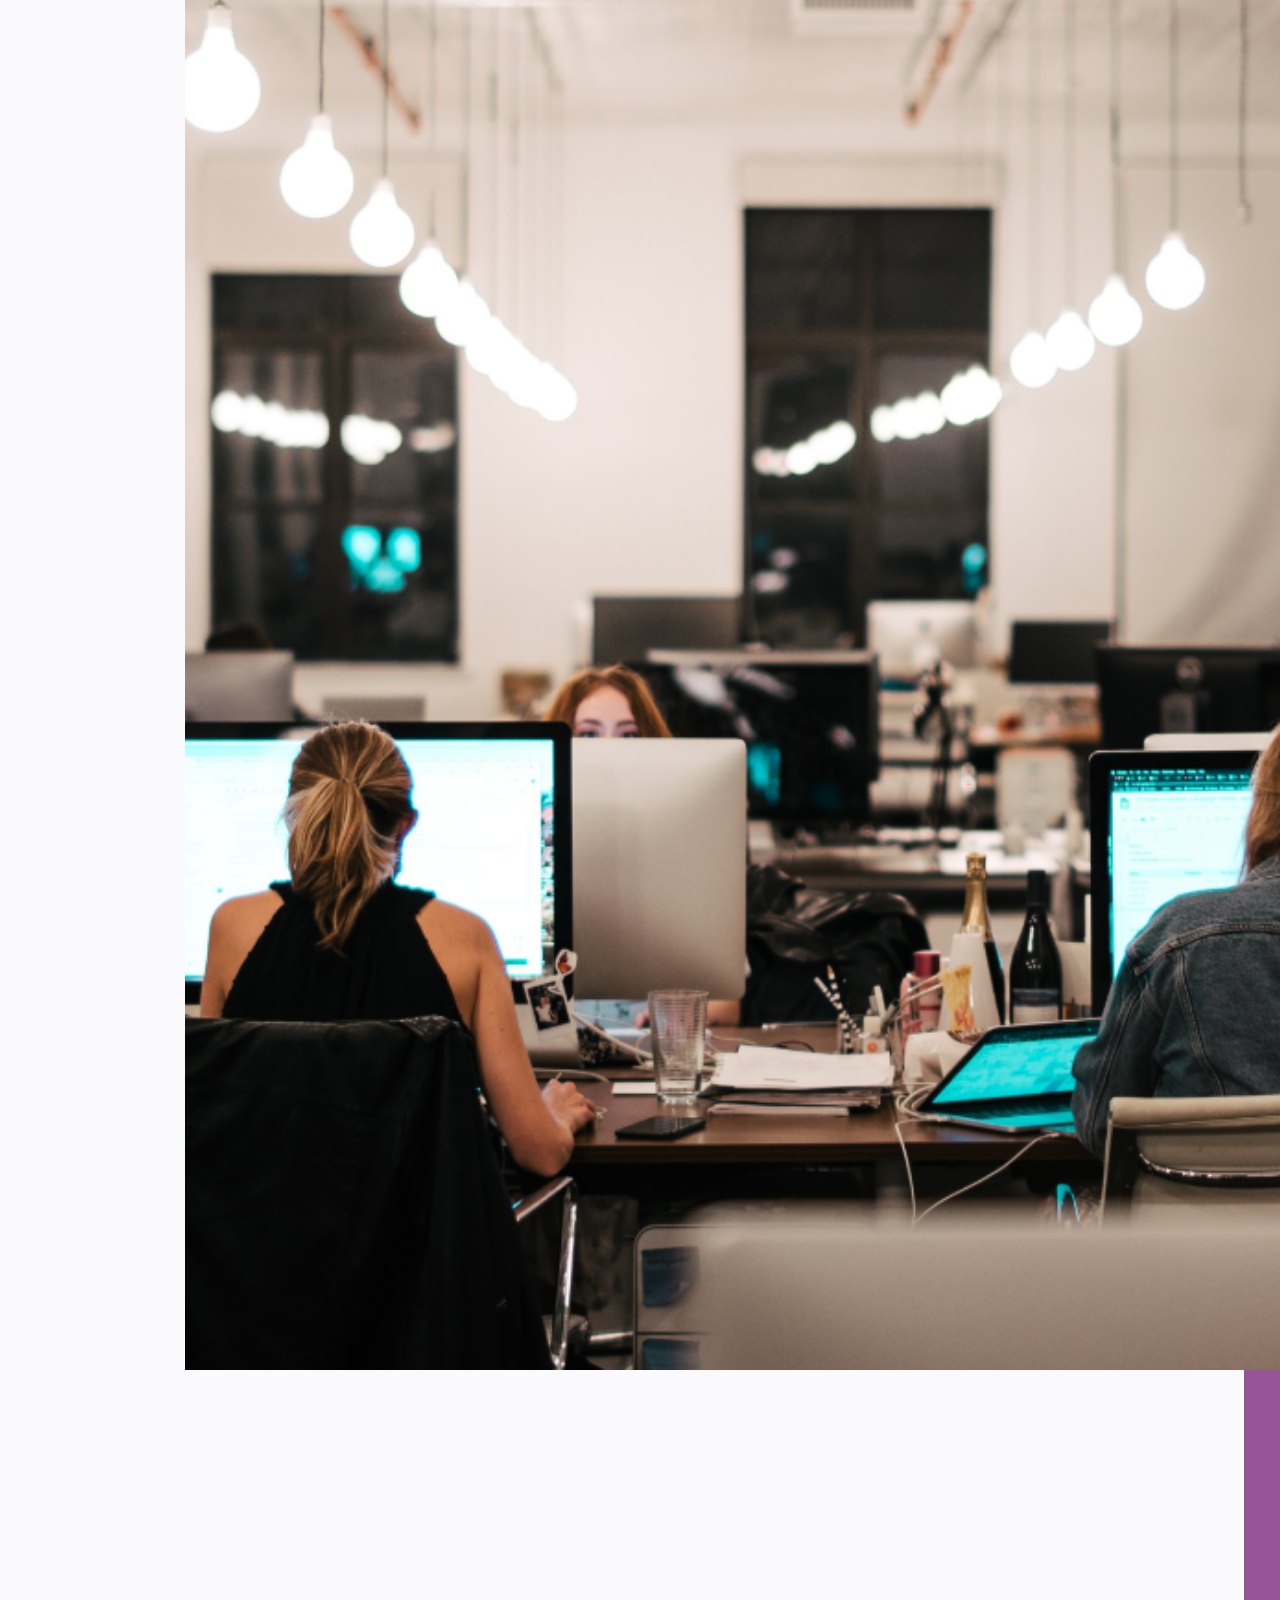
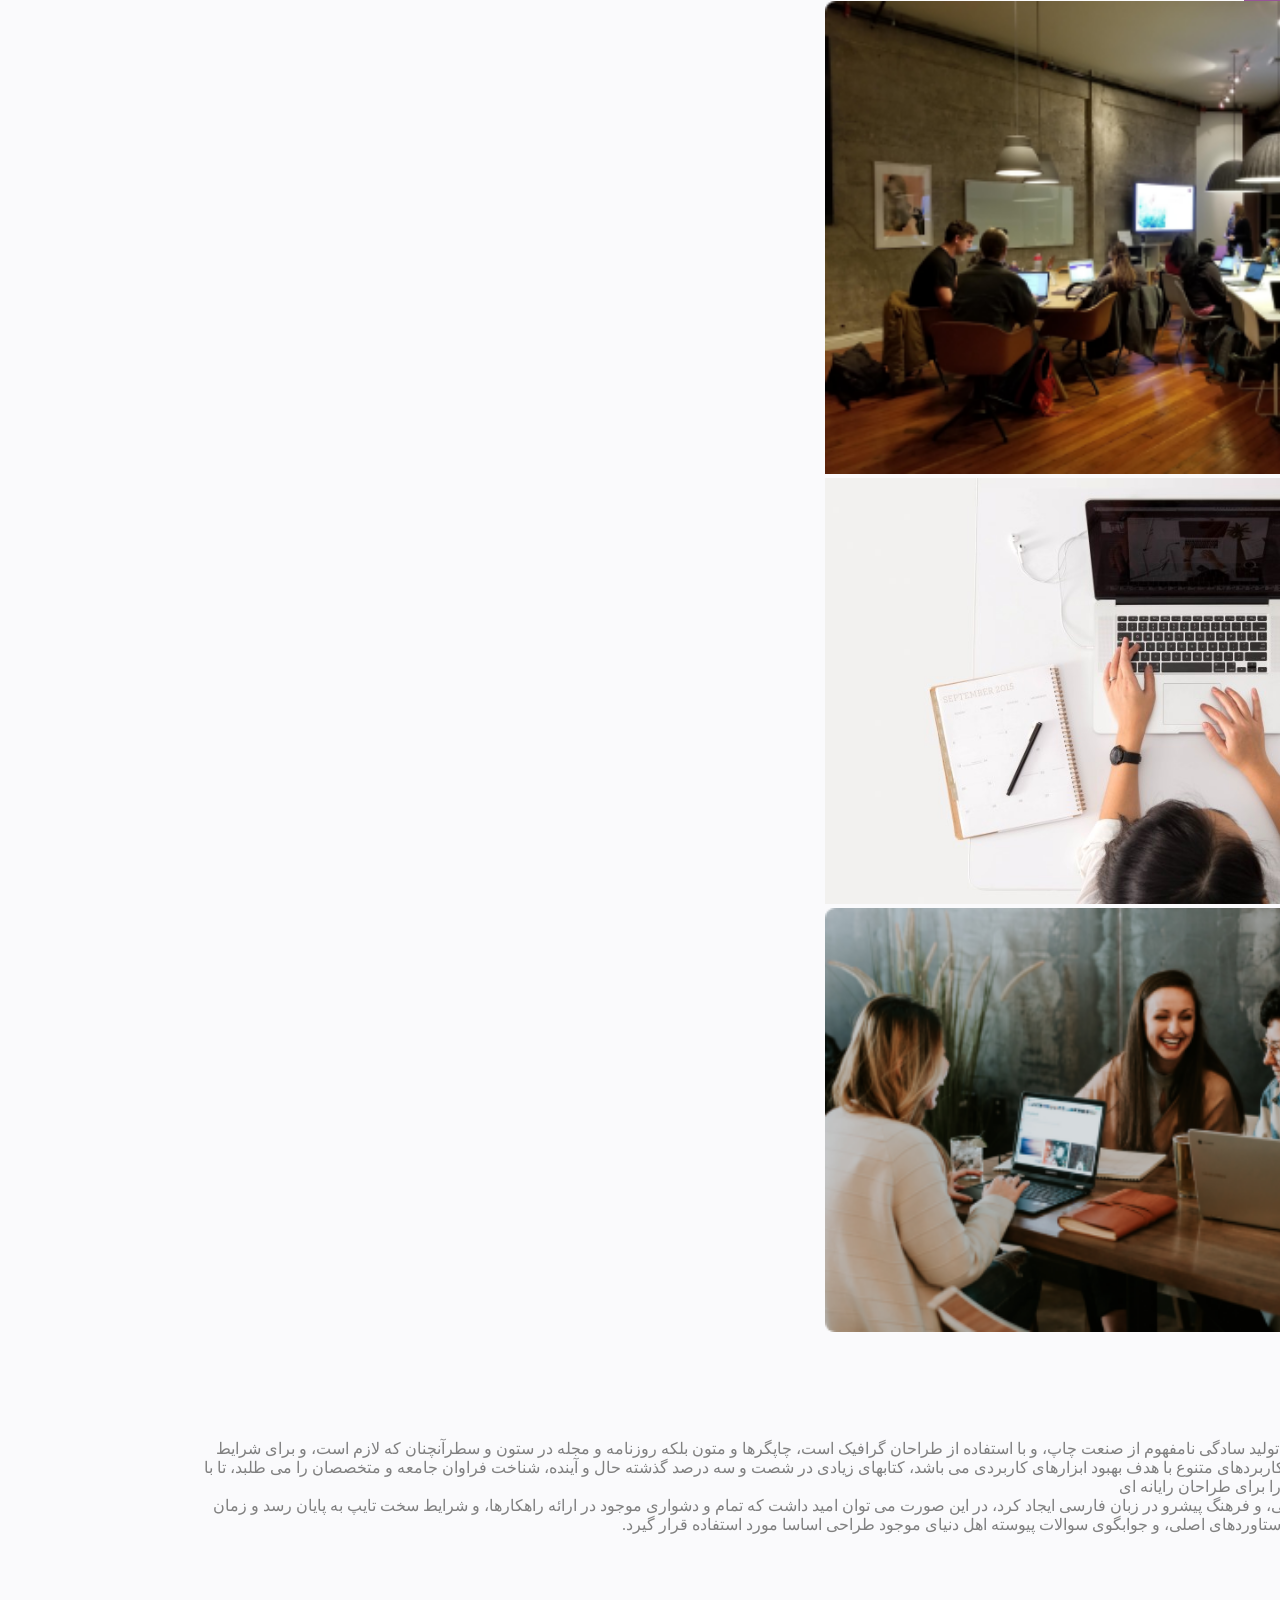
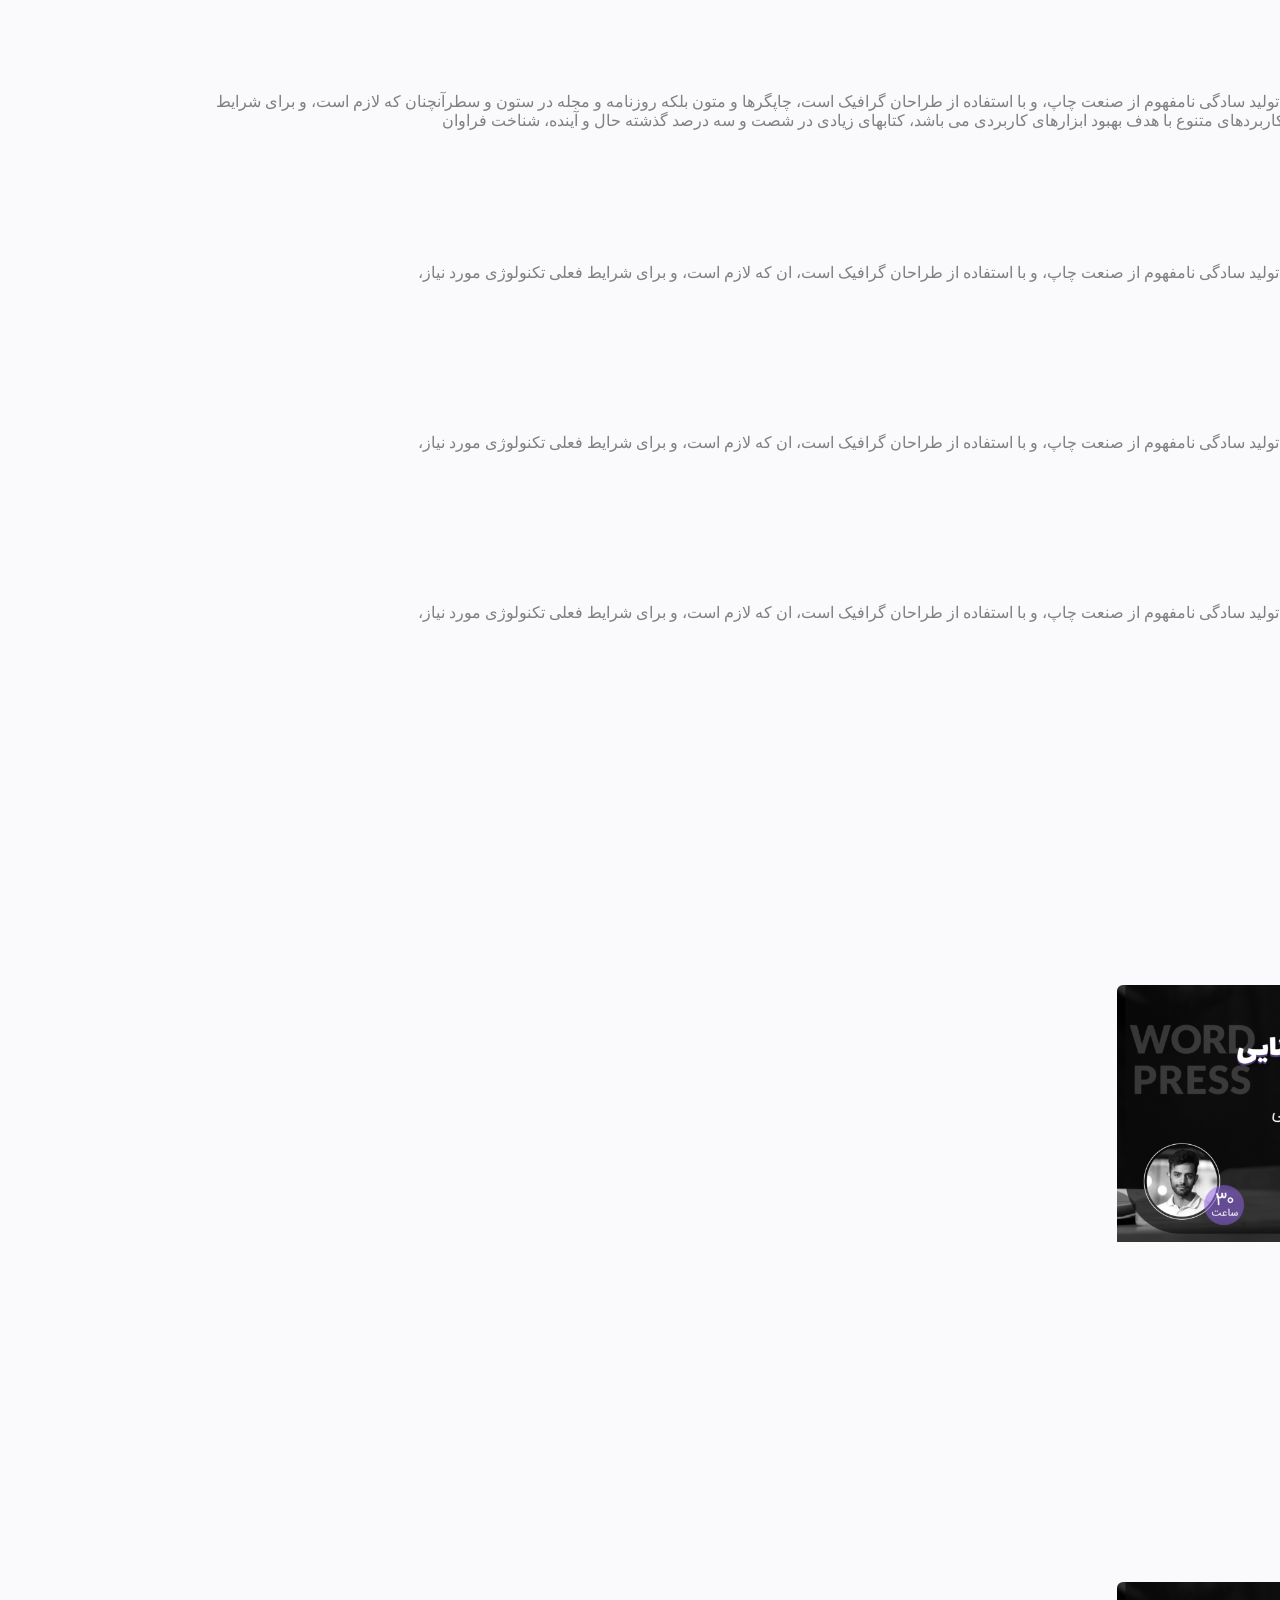
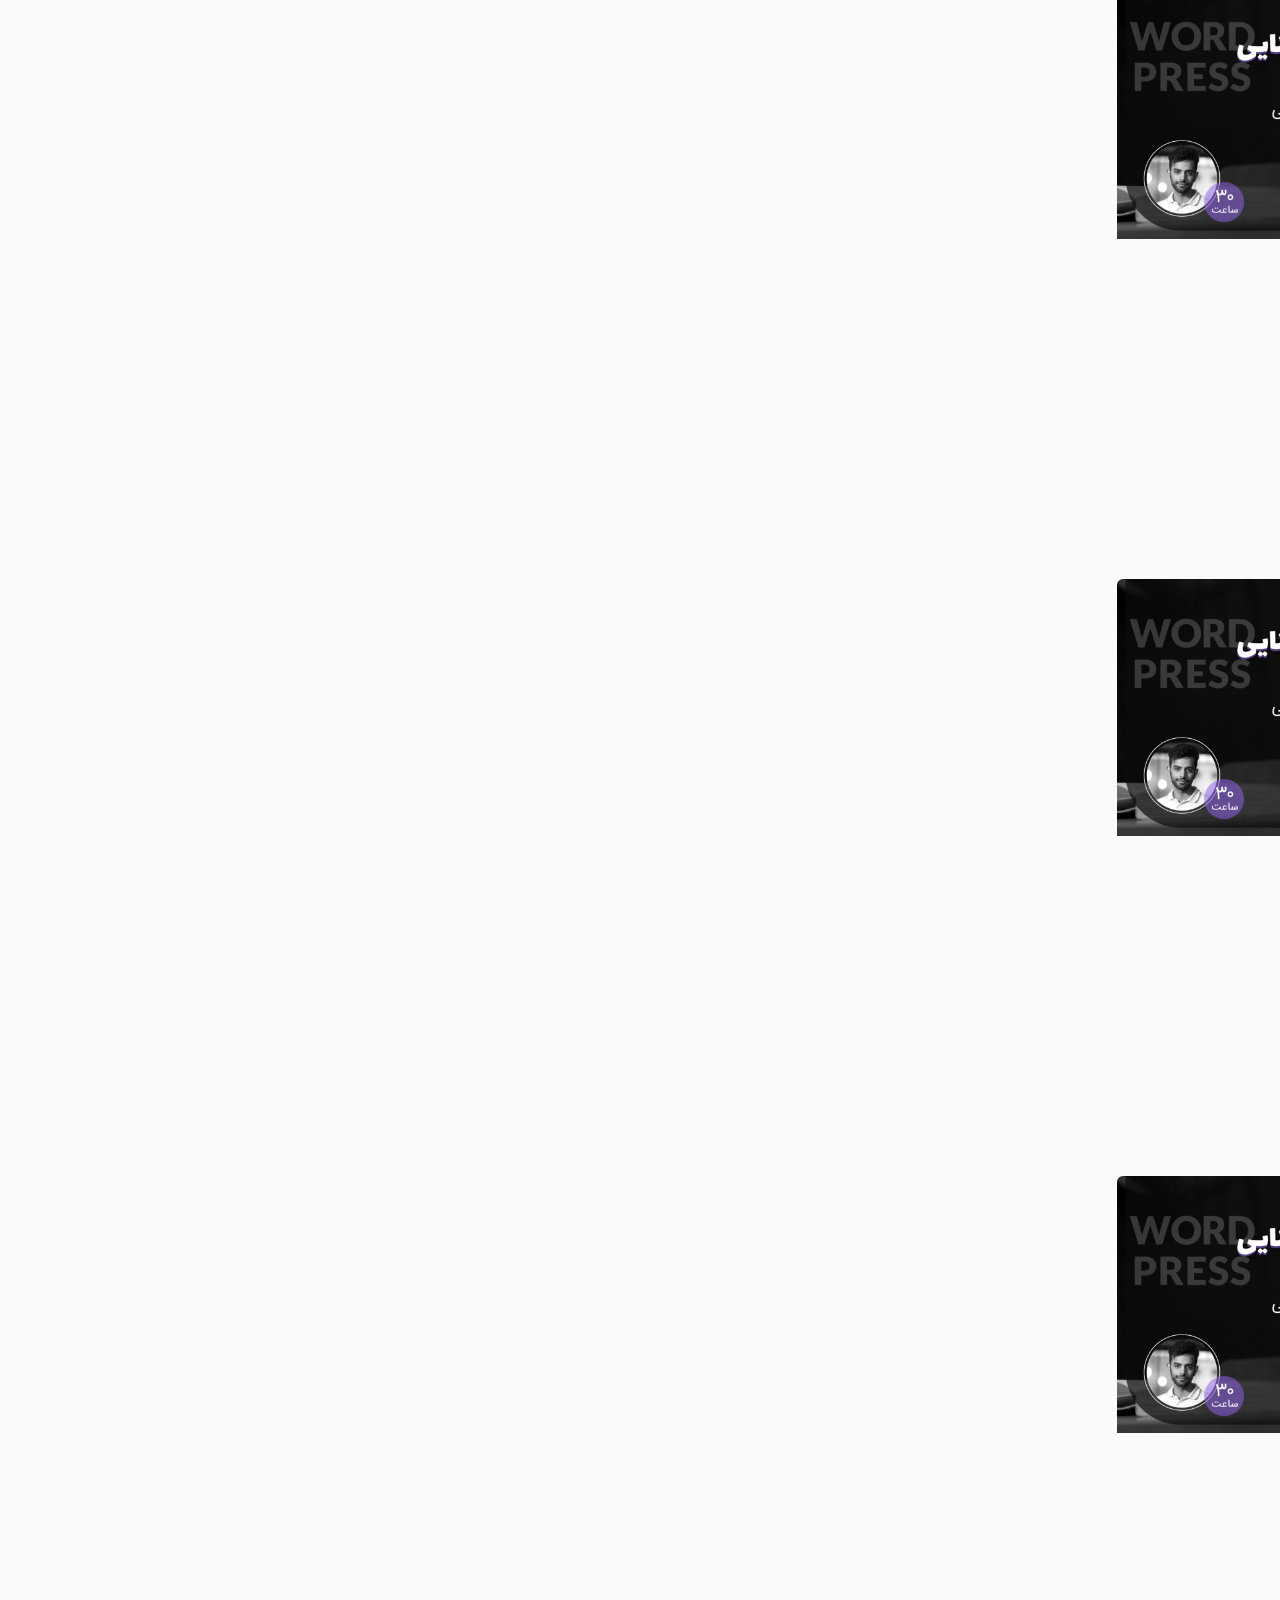
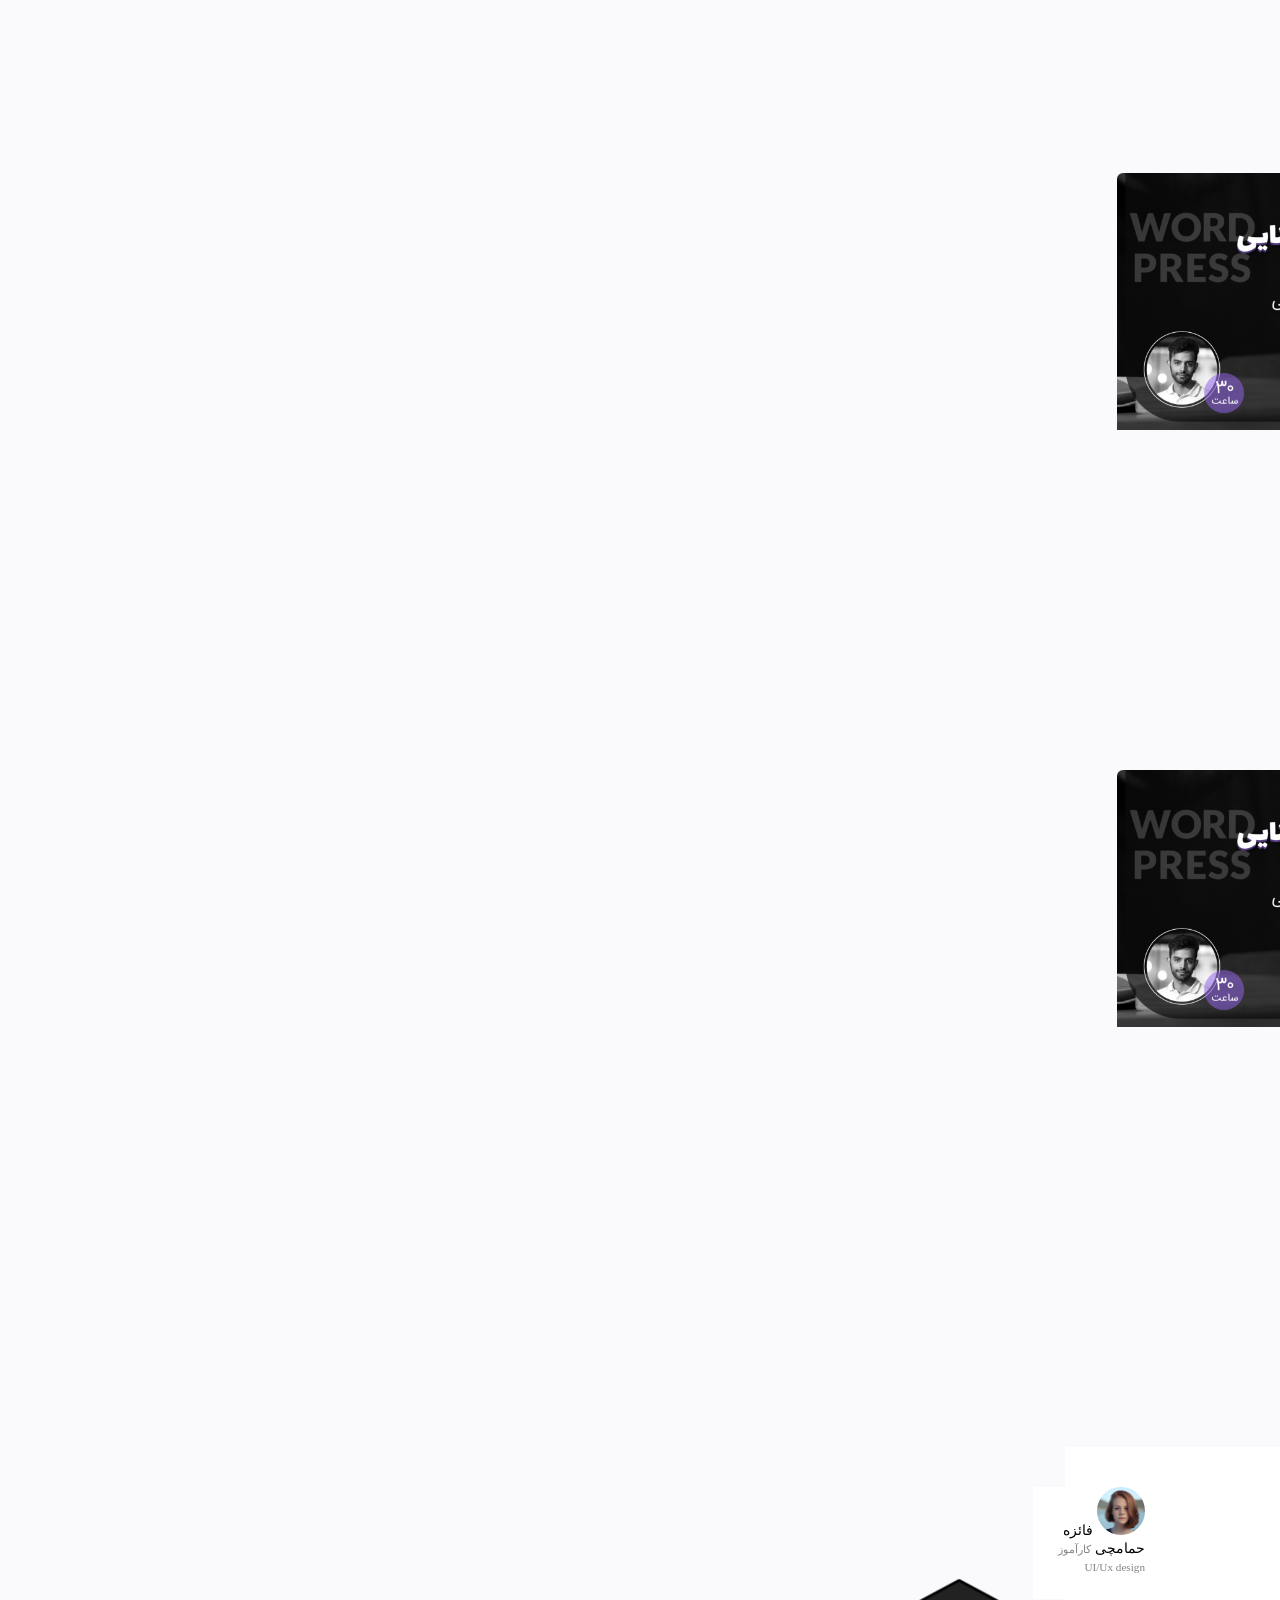
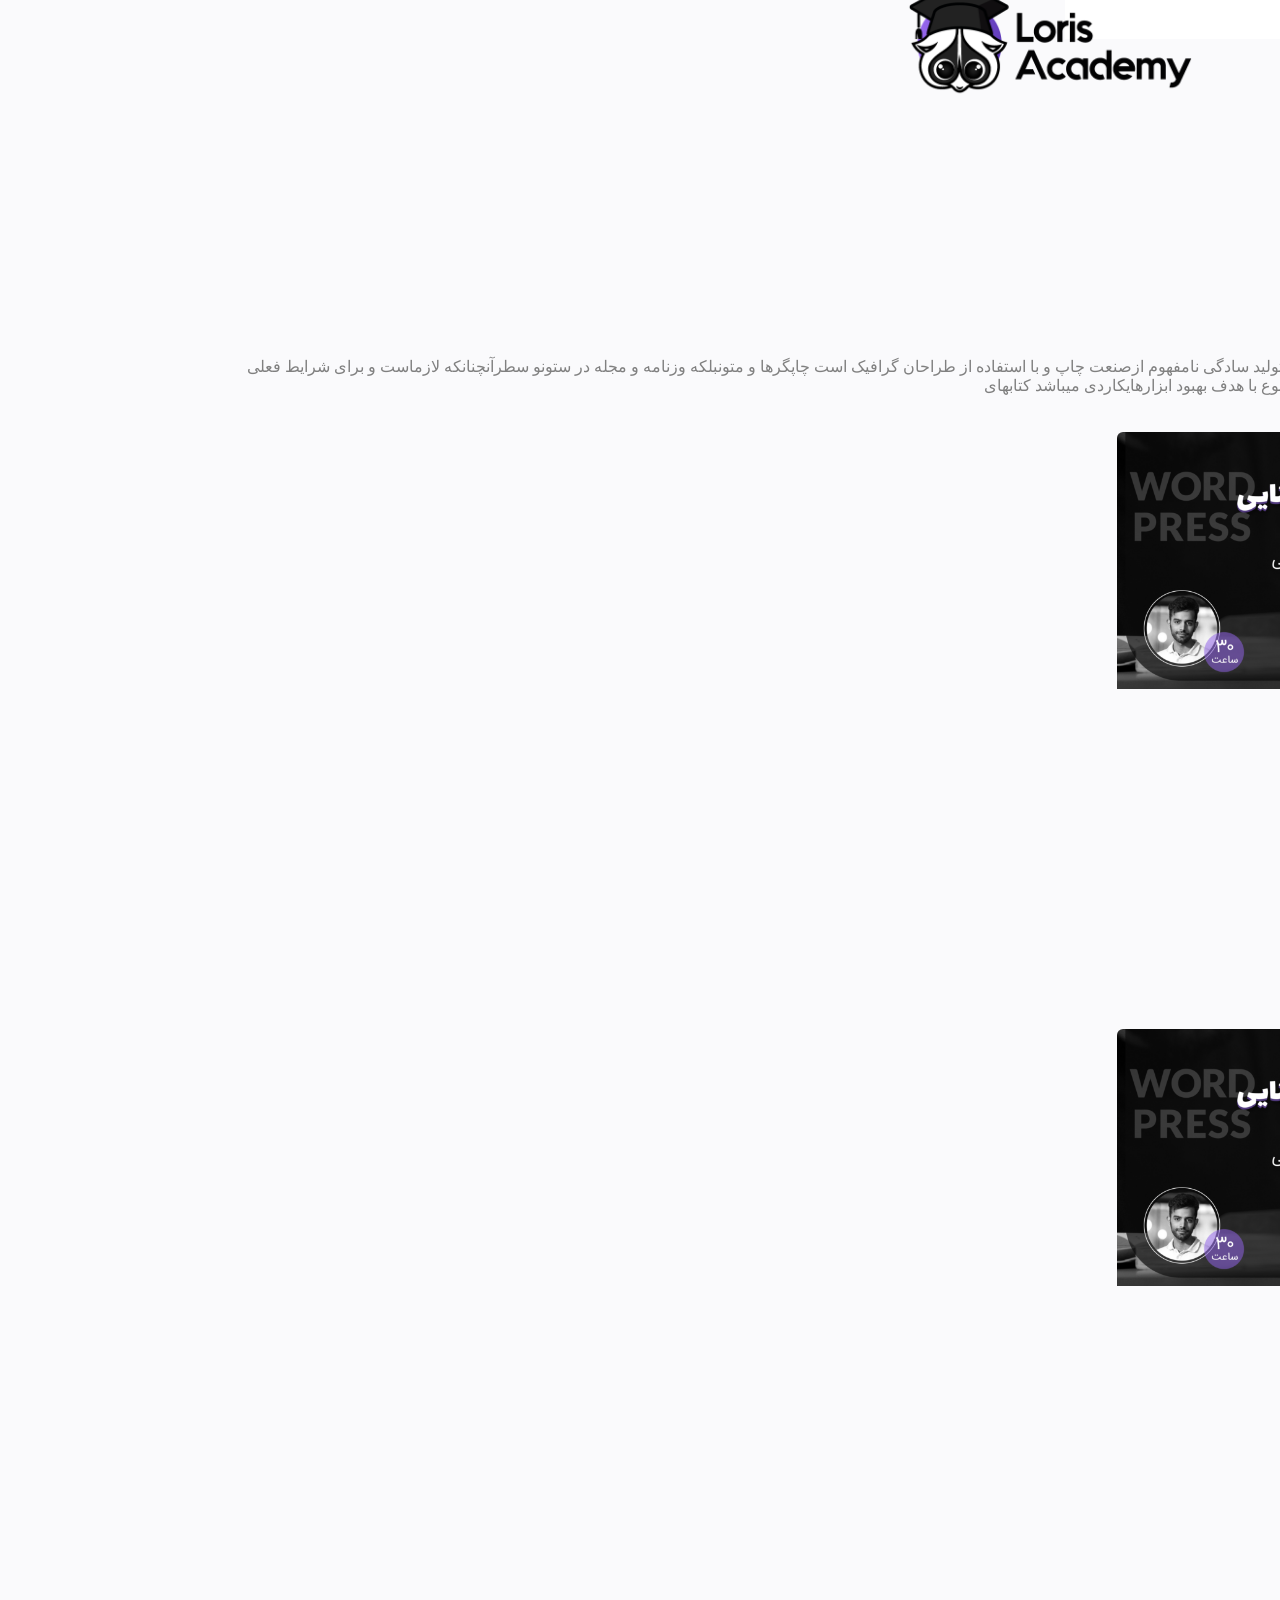
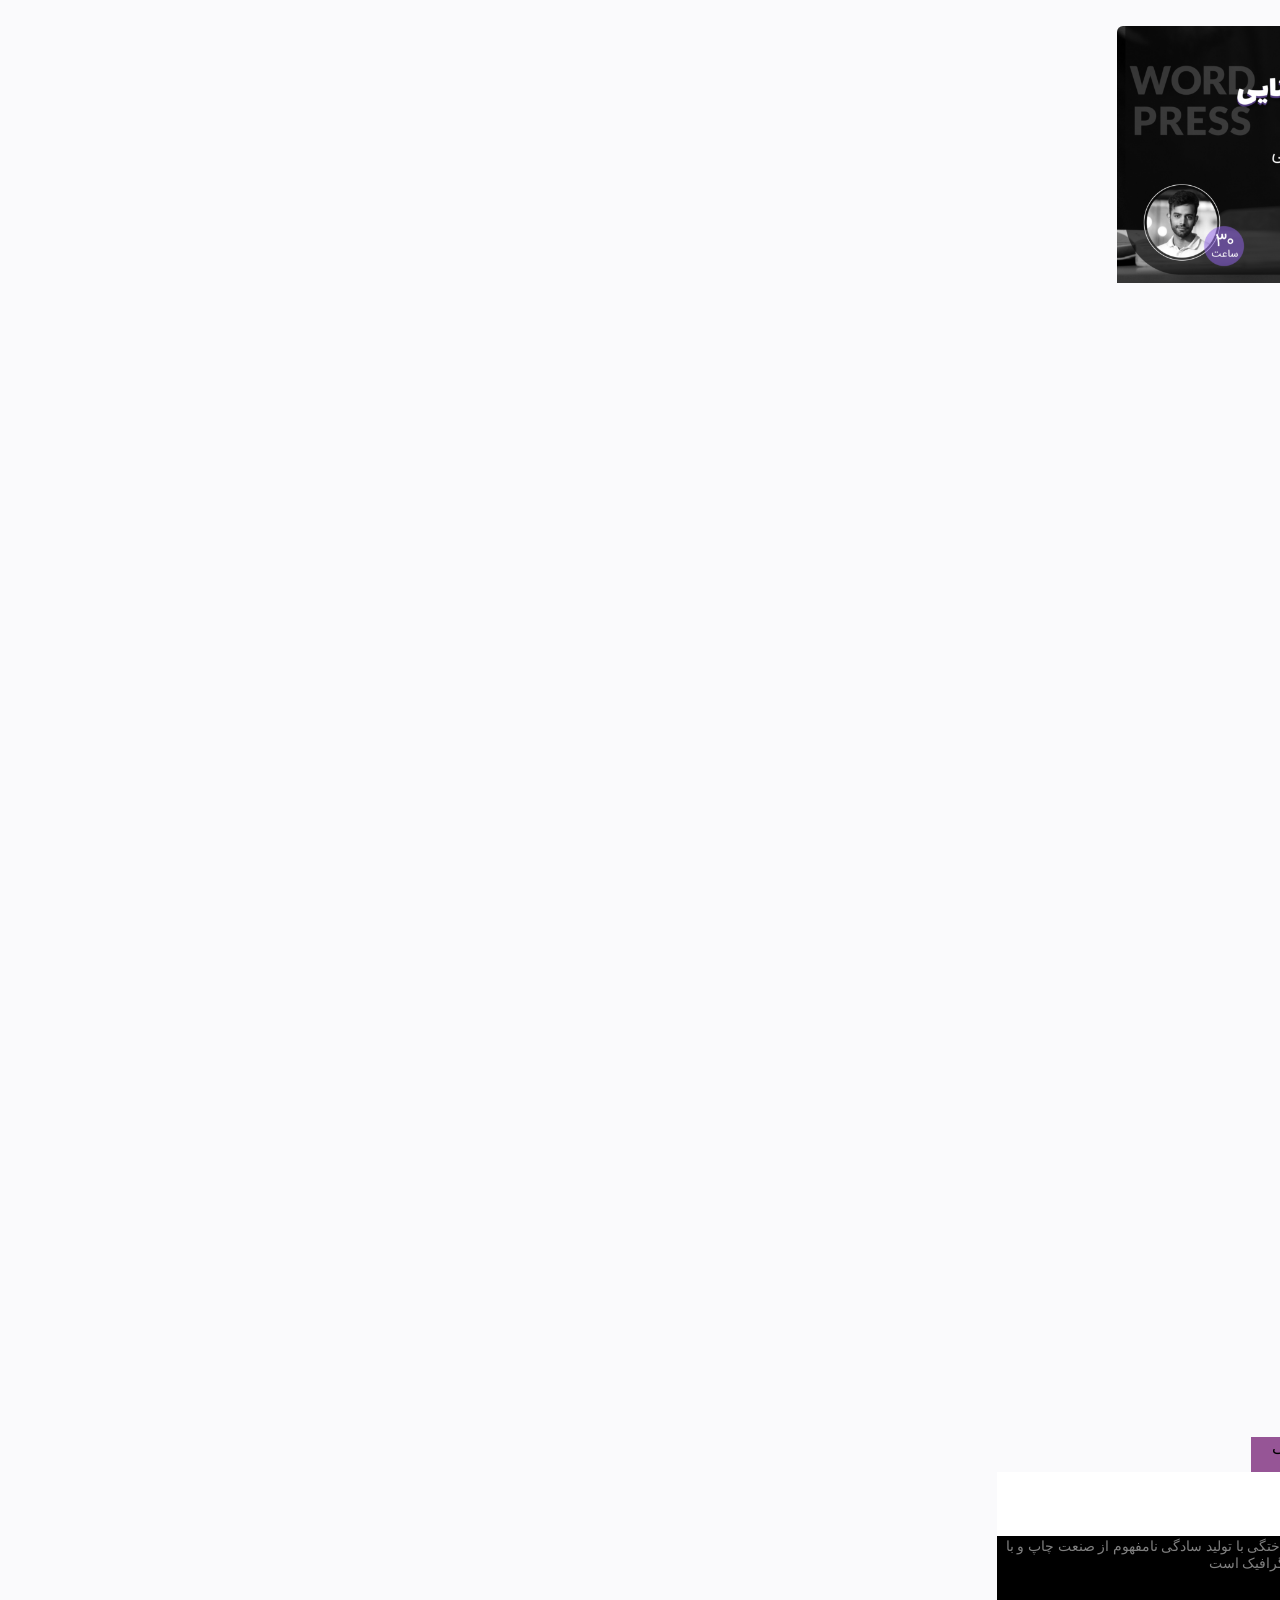
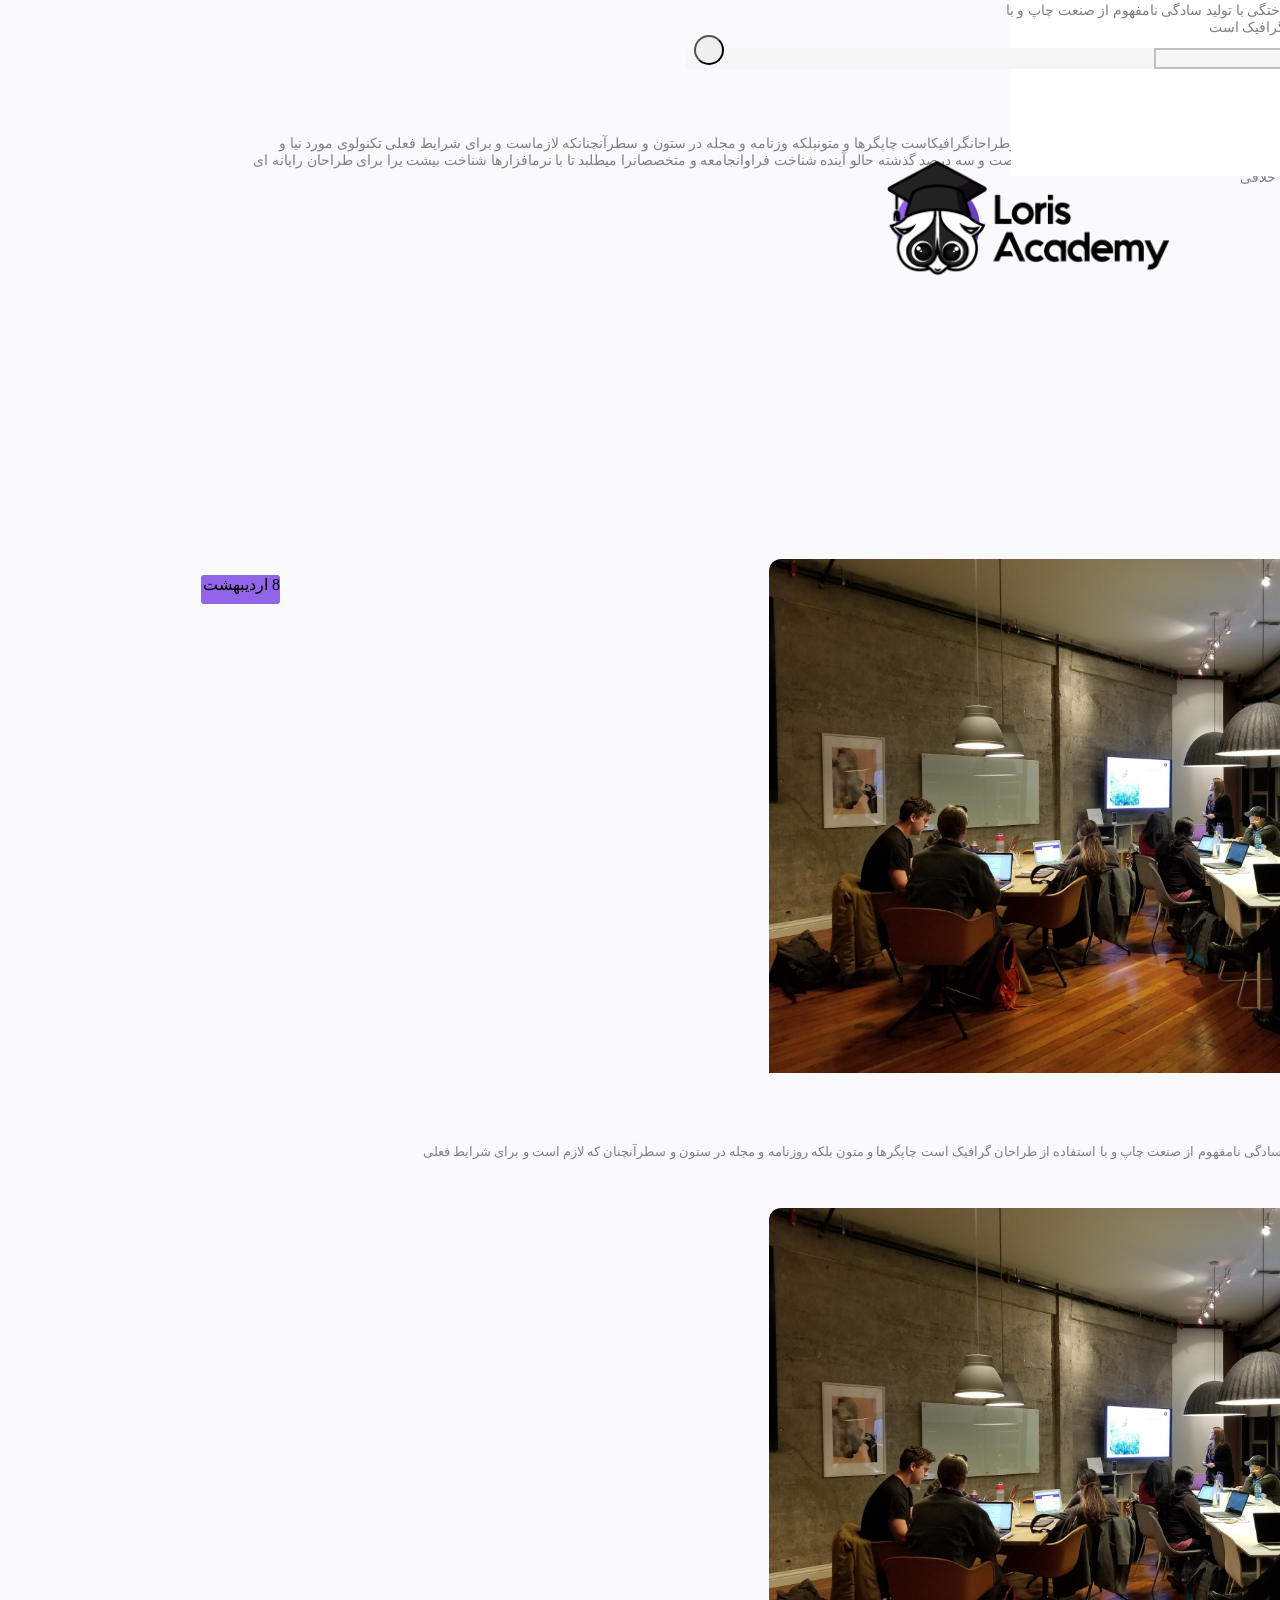
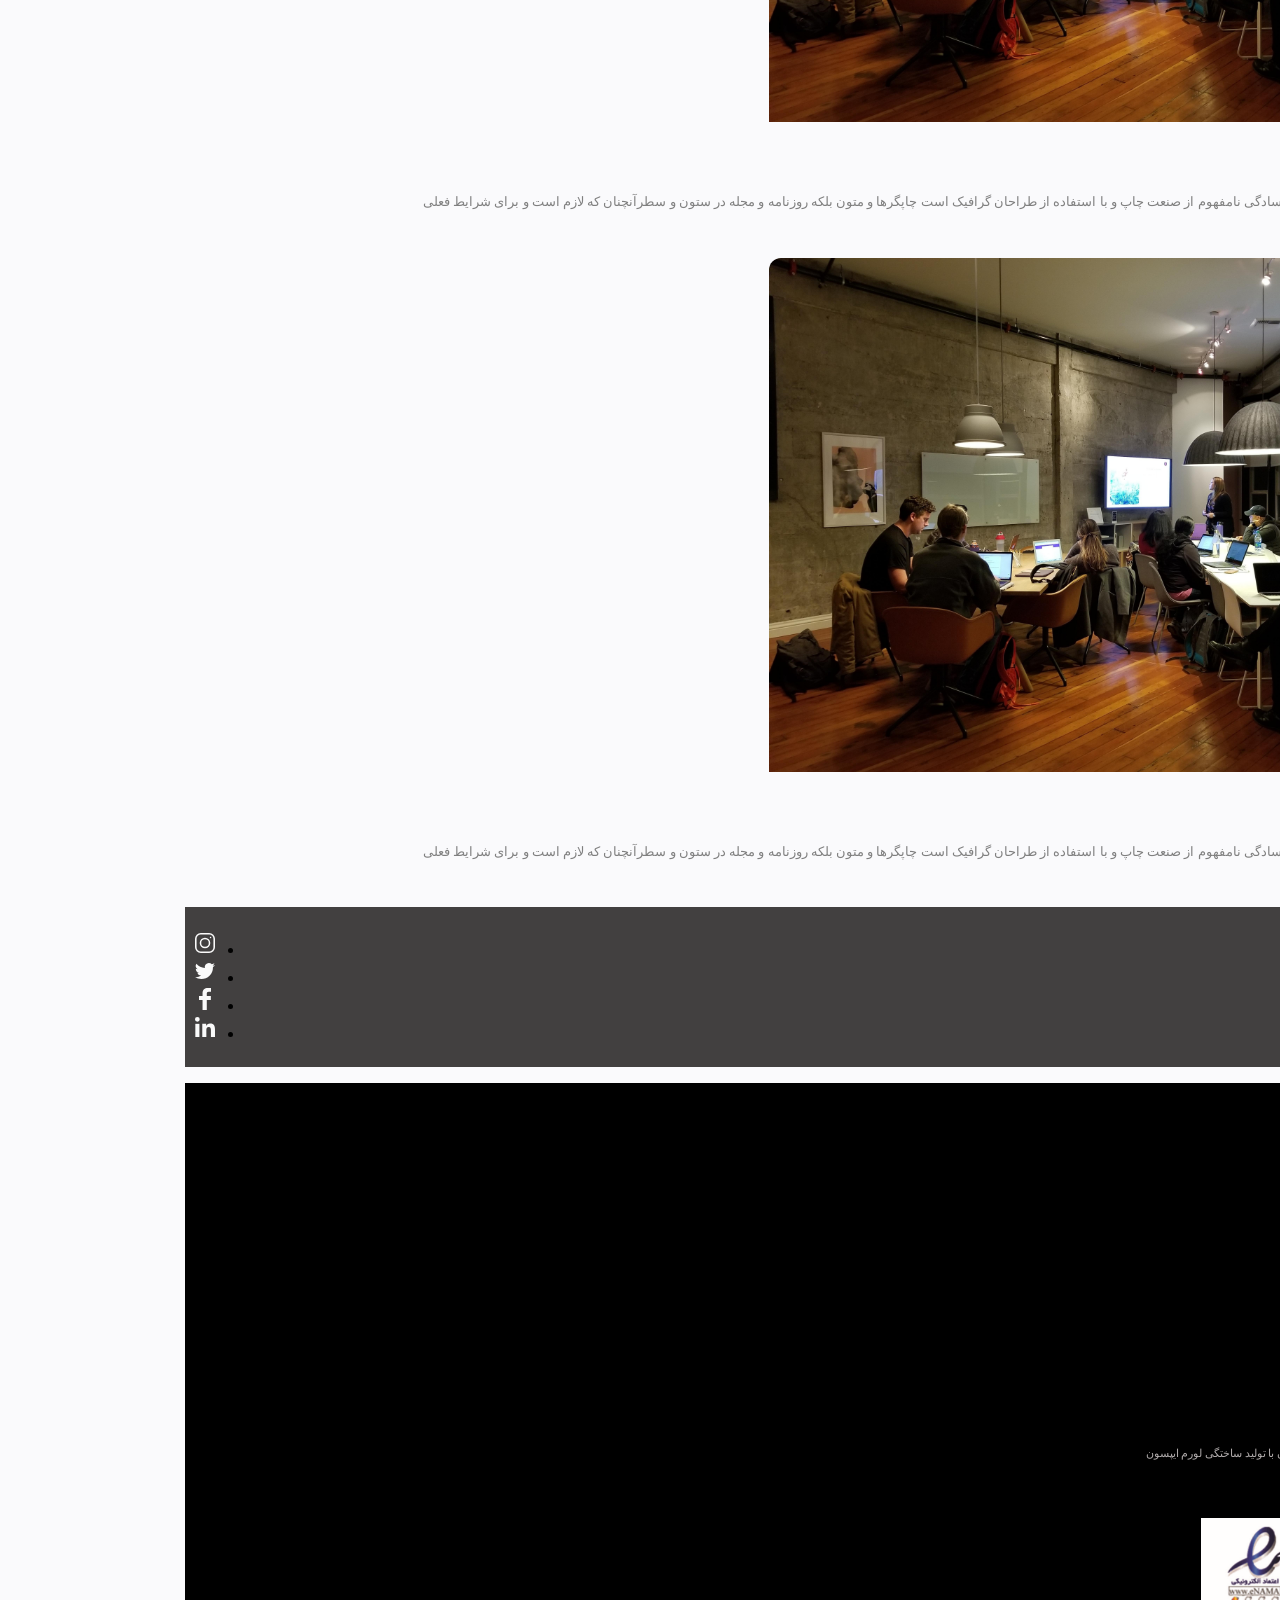
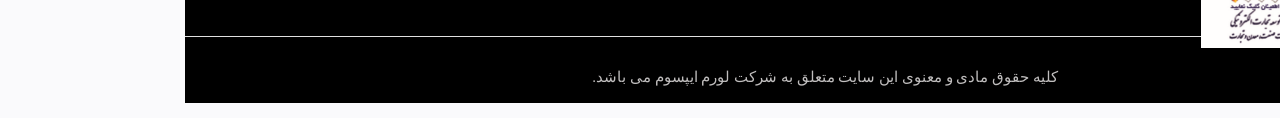
==== commit 745c15f1: "update" ====
--- a/lorisproject.html
+++ b/lorisproject.html
@@ -131,7 +131,7 @@
                                         درصد
                                         گذشته حال و آینده، شناخت
                                         فراوان </p>
-                                       
+
                                 </div>
 
                                 <div class="col-lg-3 col-sm-12 ">
@@ -139,12 +139,13 @@
 
                                         <img src="img/Picture2.svg" style="width: 50px;" class="mt-3 mx-2">
                                         <div class="card-body">
-                                            <a><div class="card-icon">
-                                            <div>
-                                                <i class="bi bi-lightbulb-fill  icon-style"></i>
-                                            </div>
-                                        </div>
-                                        </a>
+                                            <a>
+                                                <div class="card-icon">
+                                                    <div>
+                                                        <i class="bi bi-lightbulb-fill  icon-style"></i>
+                                                    </div>
+                                                </div>
+                                            </a>
                                             <h6>لورم ایپسون متن</h6>
                                             <p>لورم ایپسوم متن ساختگی با تولید سادگی نامفهوم از صنعت چاپ، و با استفاده
                                                 از
@@ -542,13 +543,14 @@
 
                         <img src="">
                         <div style="background-color:white; width: 25em; height: 19em;"
-                            class="position-relative  shadow-sm py-5 ">
+                            class="position-relative lorem shadow-sm py-5 ">
                             <ul class="consult-ul">
                                 <li style="color:purple;">
                                     <div style="background-color:white ; width: 25em; height: 4em;"
                                         class="d-flex px-4 py-2 mb-5 ms-5 shadow">
                                         <img src="img/Mask Group 10.png" style="width:3em;">
-                                        <p>Lorem ipsum dolor sit, amet onsectetur adipisicing elit. Nulla tempore
+                                        <p style="color:gray ; font-size:0.9em;font-weight:400;" >لورم ایپسوم متن ساختگی با تولید سادگی نامفهوم از صنعت چاپ و با استفاده از طراحان گرافیک
+                                            است
                                         </p>
                                     </div>
 
@@ -557,7 +559,8 @@
                                     <div style="background-color:black ; width: 25em; height: 4em;"
                                         class="d-flex  my-2 px-4 py-2 ms-5 shadow">
                                         <img src="img/Mask Group 10.png" style="width:3em ;">
-                                        <p>Lorem ipsum dolor sit, amet consectetur adipisicing elit. Nulla tempore
+                                        <p style="color:gray ; font-size:0.9em;font-weight:400;" >لورم ایپسوم متن ساختگی با تولید سادگی نامفهوم از صنعت چاپ و با استفاده از طراحان گرافیک
+                                            است
                                         </p>
                                     </div>
                                 </li>
@@ -565,14 +568,20 @@
                         </div>
 
                     </div>
+                    
+                        <form class="form-inline d-flex">
+                        <input class="form-control border-0" type="text" placeholder="پیام" aria-label="text">
+                        <button class="btn send-btn" type="submit"><span class="icon-arrow-up2"></span></button>
+                      </form>
+                   
                     <div class="loris-logo">
                         <img src="img/Loris-Logo-03@2x.png">
                     </div>
                 </div>
                 <div class="col-lg-6 col-md-12 col-sm-12 my-5 madarek">
-                    <small>مدارک</small>
+                    <small style="color:rgb(202, 198, 198) ;">مدارک</small>
                     <h5 class="mt-2">آیاشماهم درمورد مدارک نیاز به مشاوره دارید؟</h5>
-                    <h6 style="color:gray" class="mt-4">لورمایپسوممتن ساختگیبا تولید سادگینامفهومازصنعت چاپو با
+                    <h6 style="color:gray ; font-size:0.9em;font-weight:400;" class="mt-4">لورمایپسوممتن ساختگیبا تولید سادگینامفهومازصنعت چاپو با
                         استفاده ازطراحانگرافیکاست
                         چاپگرها و متونبلکه وزنامه و مجله در ستون و سطرآنچنانکه لازماست و برای شرایط فعلی تکنولوی
                         مورد نیا و کاردهای متنوع با هدف بهبود ابزارهای کا ربردی میباشد کتابهای ادیدر شصت و سه
@@ -585,62 +594,87 @@
         </div>
     </section>
     <!--- Swiper Slider2-->
-    <section class="container slider my-5">
-        <div class="swiper-container  overflow-hidden swiper-init">
-            <div class="swiper-wrapper">
-                <div class="swiper-slide">
-                    <div>
-                        <h6>وبلاگ</h6>
-                        <h4>آخرین مطالب وبلاگ</h4>
-                    </div>
-                    <div class="row d-flex">
-                        <div class="col-lg-4 col-md-4 col-sm-12">
-                            <div class="card">
-                                <img src="img/w@2x.png" alt="#">
-                                <div class="card-body">
-                                    <h5>عنوان بلاگ اینجا نوشته شود</h5>
-                                    <h6>لورم ایپسوم متن ساختگی با تولید سادگی نامفهوم از صنعت چاپ و با استفاده از طراحان
-                                        گرافیک است چاپگرها و متون بلکه روزنامه و مجله در ستون و سطرآنچنان که لازم است و
-                                        برای شرایط فعلی</h6>
-                                </div>
-                                <div class="infos-links "><a href=""><small> بیشتر بدانید></small></a></div>
-                                <div class="date">
-                                    <span>8 اردیبهشت</span>
-                                  </div>
-                            </div>
-                        </div>
-                        <div class="col-lg-4 col-md-4 col-sm-12">
-                            <div class="card">
-                                <img src="img/w@2x.png" alt="#">
-                                <div class="card-body">
-                                    <h5>عنوان بلاگ اینجا نوشته شود</h5>
-                                    <h6>لورم ایپسوم متن ساختگی با تولید سادگی نامفهوم از صنعت چاپ و با استفاده از طراحان
-                                        گرافیک است چاپگرها و متون بلکه روزنامه و مجله در ستون و سطرآنچنان که لازم است و
-                                        برای شرایط فعلی</h6>
-                                </div>
-                                <div class="infos-links"><a href=""><small> بیشتر بدانید></small></a></div>
-                                <div class="date">
-                                    <span>8 اردیبهشت</span>
-                                </div>
-                            </div>
-                        </div>
-                        <div class="col-lg-4 col-md-4 col-sm-12">
-                            <div class="card">
-                                <img src="img/w@2x.png" alt="#">
-                                <div class="card-body">
-                                    <h5>عنوان بلاگ اینجا نوشته شود</h5>
-                                    <h6>لورم ایپسوم متن ساختگی با تولید سادگی نامفهوم از صنعت چاپ و با استفاده از طراحان
-                                        گرافیک است چاپگرها و متون بلکه روزنامه و مجله در ستون و سطرآنچنان که لازم است و
-                                        برای شرایط فعلی</h6>
-                                </div>
-                                <div class="infos-links"><a href=""><small> بیشتر بدانید></small></a></div>
-                                <div class="date">
-                                    <span>8 اردیبهشت</span>
-                                </div>
-                            </div>
-                        </div>
-                    </div>
-
+    <!-- blog section-->
+
+    <div class="container">
+        <div class="row">
+            <div class="col-6">
+                <div class="blog-recent d-flex flex-column">
+                    <small style="color: gray;">وبلاگ</small>
+                    <h5>آخرین مطالب وبلاگ</h5>
+                </div>
+            </div>
+            <div class="col-6 position-relative">
+                <div class="swiper-btns-box">
+                    <div class="swiper-button-prev prev1"></div>
+                    <div class="swiper-button-next next1"></div>
+                </div>
+            </div>
+        </div>
+    </div>
+    <section>
+        <div class="container mb-5">
+            <div class="swiper ">
+                <div class="swiper-wrapper">
+                    <div class="swiper-slide">
+
+                        <div class="row d-flex">
+                            <div class="col-lg-4 col-md-4 col-sm-12">
+                                <div class="card">
+                                    <img src="img/w@2x.png" alt="#">
+                                    <div class="card-body">
+                                        <h6>عنوان بلاگ اینجا نوشته شود</h6>
+                                        <h6 style="color:gray ; font-size:0.8em;font-weight:400;">لورم ایپسوم متن ساختگی
+                                            با تولید سادگی نامفهوم از صنعت چاپ و با استفاده
+                                            از طراحان
+                                            گرافیک است چاپگرها و متون بلکه روزنامه و مجله در ستون و سطرآنچنان که
+                                            لازم است و
+                                            برای شرایط فعلی</h6>
+                                    </div>
+                                    <div class="infos-links "><a href=""><small> بیشتر بدانید></small></a></div>
+                                    <div class="date">
+                                        <span>8 اردیبهشت</span>
+                                    </div>
+                                </div>
+                            </div>
+                            <div class="col-lg-4 col-md-4 col-sm-12">
+                                <div class="card">
+                                    <img src="img/w@2x.png" alt="#">
+                                    <div class="card-body">
+                                        <h6>عنوان بلاگ اینجا نوشته شود</h6>
+                                        <h6 style="color:gray ; font-size:0.8em;font-weight:400;">لورم ایپسوم متن ساختگی
+                                            با تولید سادگی نامفهوم از صنعت چاپ و با استفاده
+                                            از طراحان
+                                            گرافیک است چاپگرها و متون بلکه روزنامه و مجله در ستون و سطرآنچنان که
+                                            لازم است و
+                                            برای شرایط فعلی</h6>
+                                    </div>
+                                    <div class="infos-links"><a href=""><small> بیشتر بدانید></small></a></div>
+                                    <div class="date">
+                                        <span>8 اردیبهشت</span>
+                                    </div>
+                                </div>
+                            </div>
+                            <div class="col-lg-4 col-md-4 col-sm-12">
+                                <div class="card">
+                                    <img src="img/w@2x.png" alt="#">
+                                    <div class="card-body">
+                                        <h6>عنوان بلاگ اینجا نوشته شود</h6>
+                                        <h6 style="color:gray ; font-size:0.8em;font-weight:400;">لورم ایپسوم متن ساختگی
+                                            با تولید سادگی نامفهوم از صنعت چاپ و با استفاده
+                                            از طراحان
+                                            گرافیک است چاپگرها و متون بلکه روزنامه و مجله در ستون و سطرآنچنان که
+                                            لازم است و
+                                            برای شرایط فعلی</h6>
+                                    </div>
+                                    <div class="infos-links"><a href=""><small> بیشتر بدانید></small></a></div>
+                                    <div class="date">
+                                        <span>8 اردیبهشت</span>
+                                    </div>
+                                </div>
+                            </div>
+                        </div>
+                    </div>
                 </div>
             </div>
         </div>
@@ -692,7 +726,9 @@
                 </div>
             </div>
         </div>
-        <div class="text-copyright"><p>کلیه حقوق مادی و معنوی این سایت متعلق به شرکت لورم ایپسوم می باشد. </p></div>
+        <div class="text-copyright">
+            <p>کلیه حقوق مادی و معنوی این سایت متعلق به شرکت لورم ایپسوم می باشد. </p>
+        </div>
         </section>
 
 
--- a/css/loris.css
+++ b/css/loris.css
@@ -127,10 +127,48 @@
 
 .consult-ul{
     padding-right: 0.85em;
+    position: relative;
 }
 .style{
     margin: 10em 3.4em 15em ;
 }
+.lorem{
+    position: relative;
+}
+.form-inline {
+    width:55%;
+    background: #F6F6F6;
+    border-radius: 4px;
+    position: absolute;
+    z-index: 100;
+    bottom: 1.5rem;
+    margin: 1rem 5rem -3rem;
+  }
+  
+  .form-inline input {
+    background-color: #F6F6F6;
+  }
+  :placeholder-shown {
+    border: 2px solid silver;
+  }
+  
+  .send-btn {
+    width: 30px;
+    height: 30px;
+    border-radius: 50%;
+    background-color: #EFEFEF;
+    position: absolute;
+    left: 8px;
+    bottom: 4px;
+  }
+  
+  .send-btn span {
+    font-size: 16px;
+    color: #BDBDBD;
+    position: absolute;
+    left: 6px;
+    bottom: 6px;
+  }
 
 .loris-logo{
     position: relative;
@@ -144,12 +182,16 @@
     }
 }
 /*----swiper-slider2---*/
+/*blog section*/
+
+  .blog .swiper-btns-box{
+    position: absolute;
+    left: 1.5rem;
+    top:50%!important;
+    }
 .infos-links a{
     color: rgb(104, 19, 143);
     text-decoration: none;
-}
-.slider{
-    margin-top:50em ;
 }
 .date {
     width: 79px;
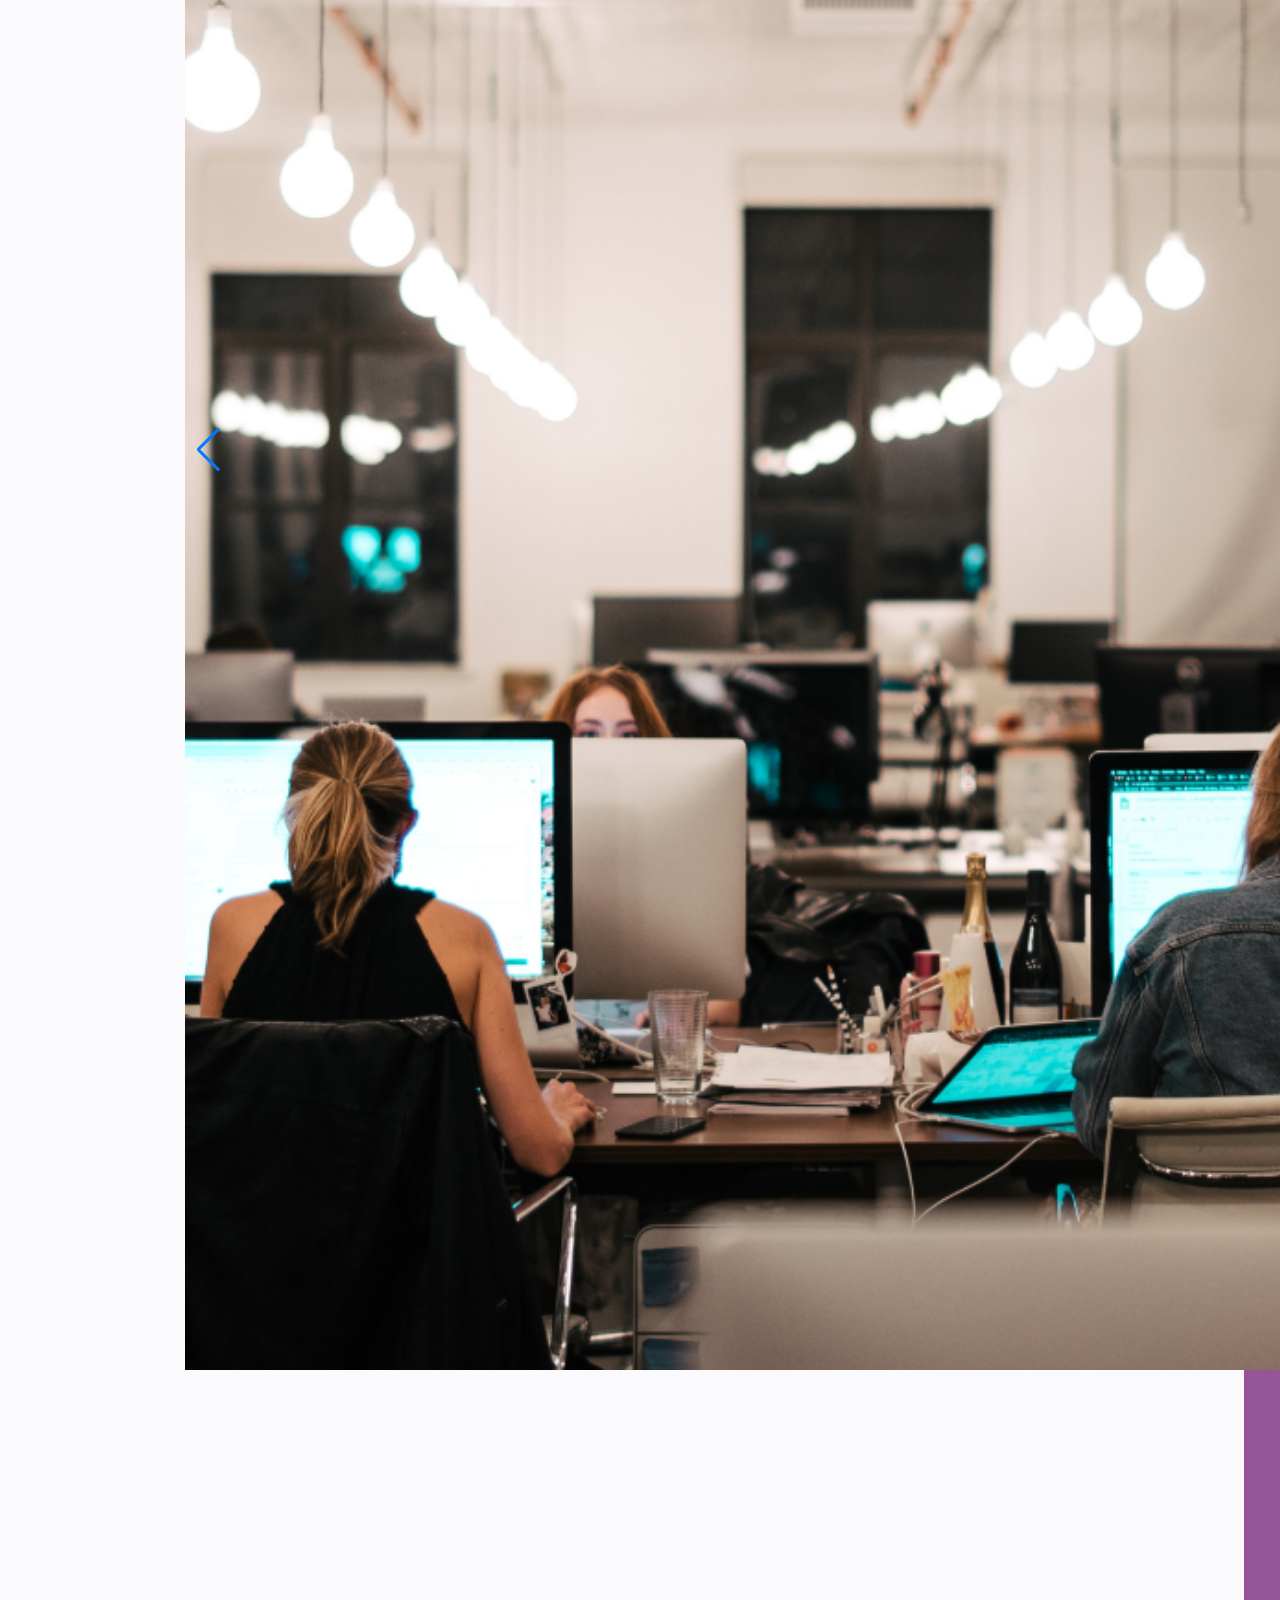
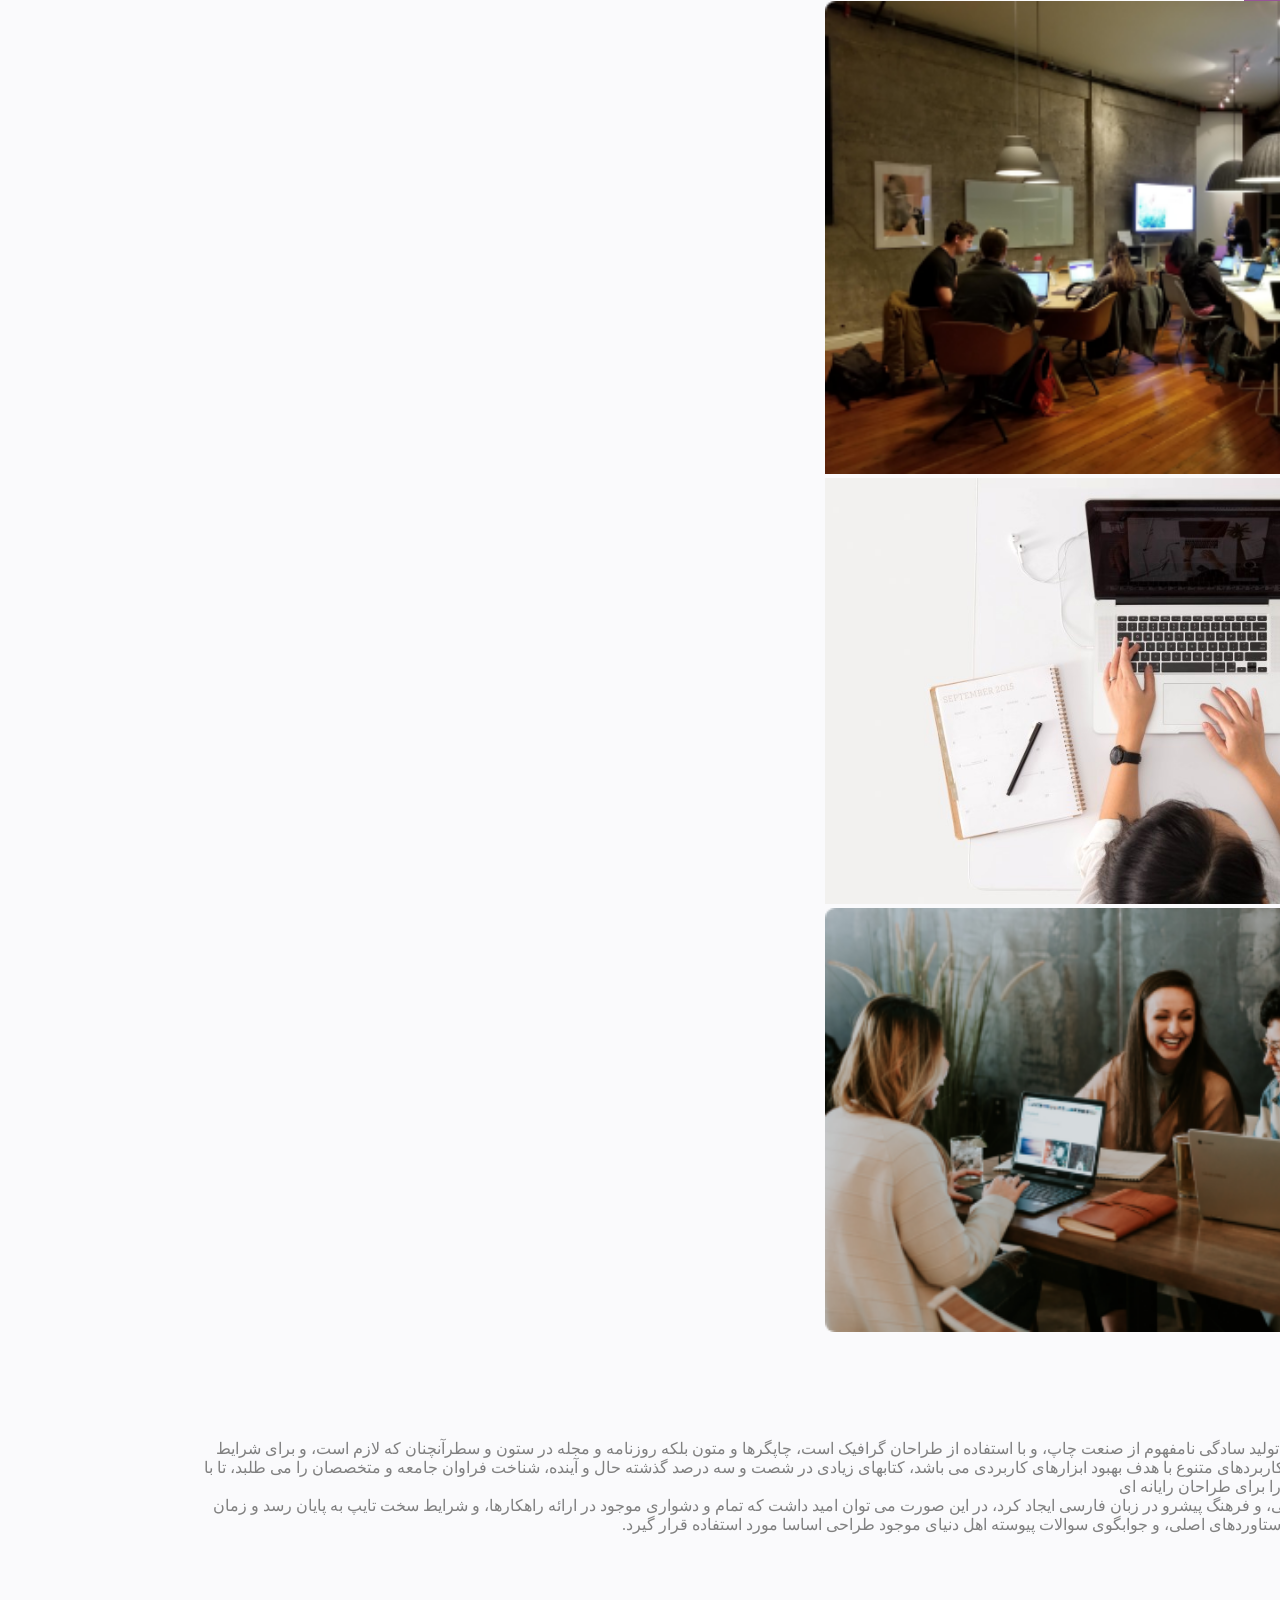
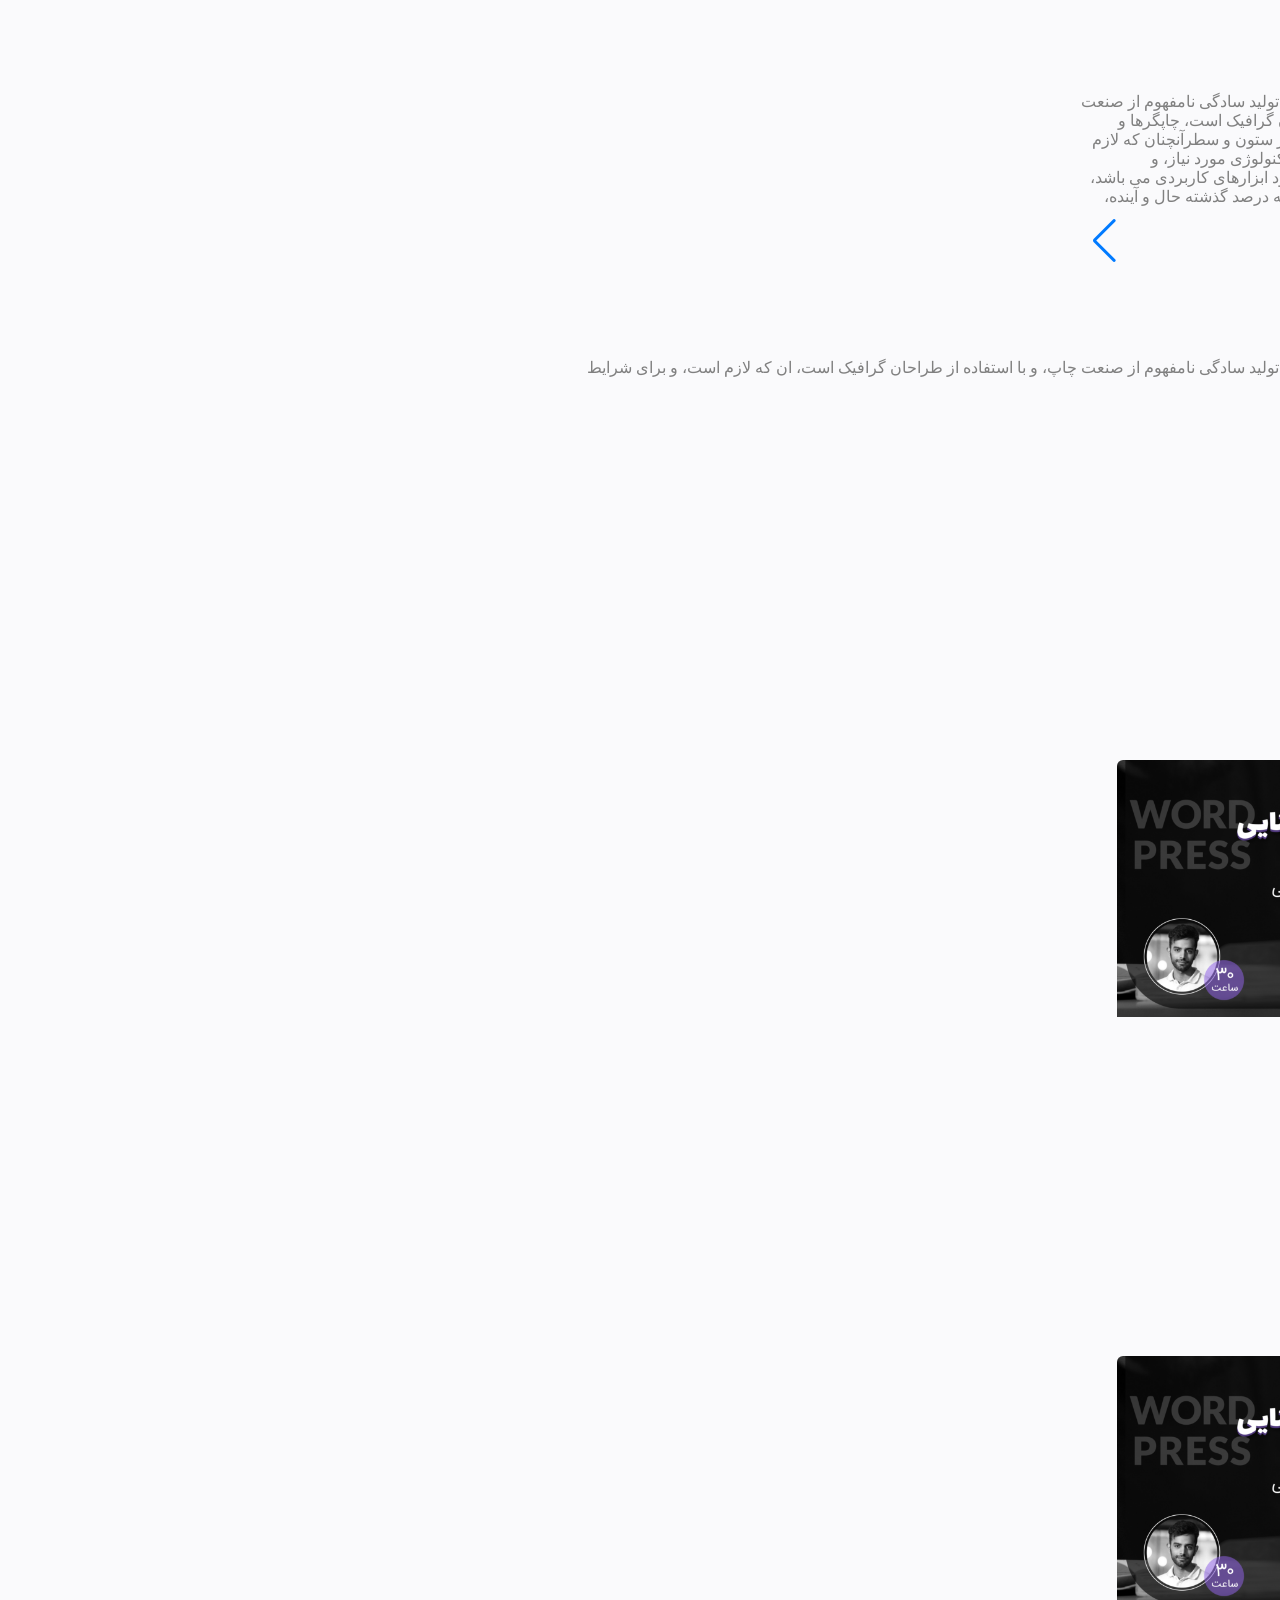
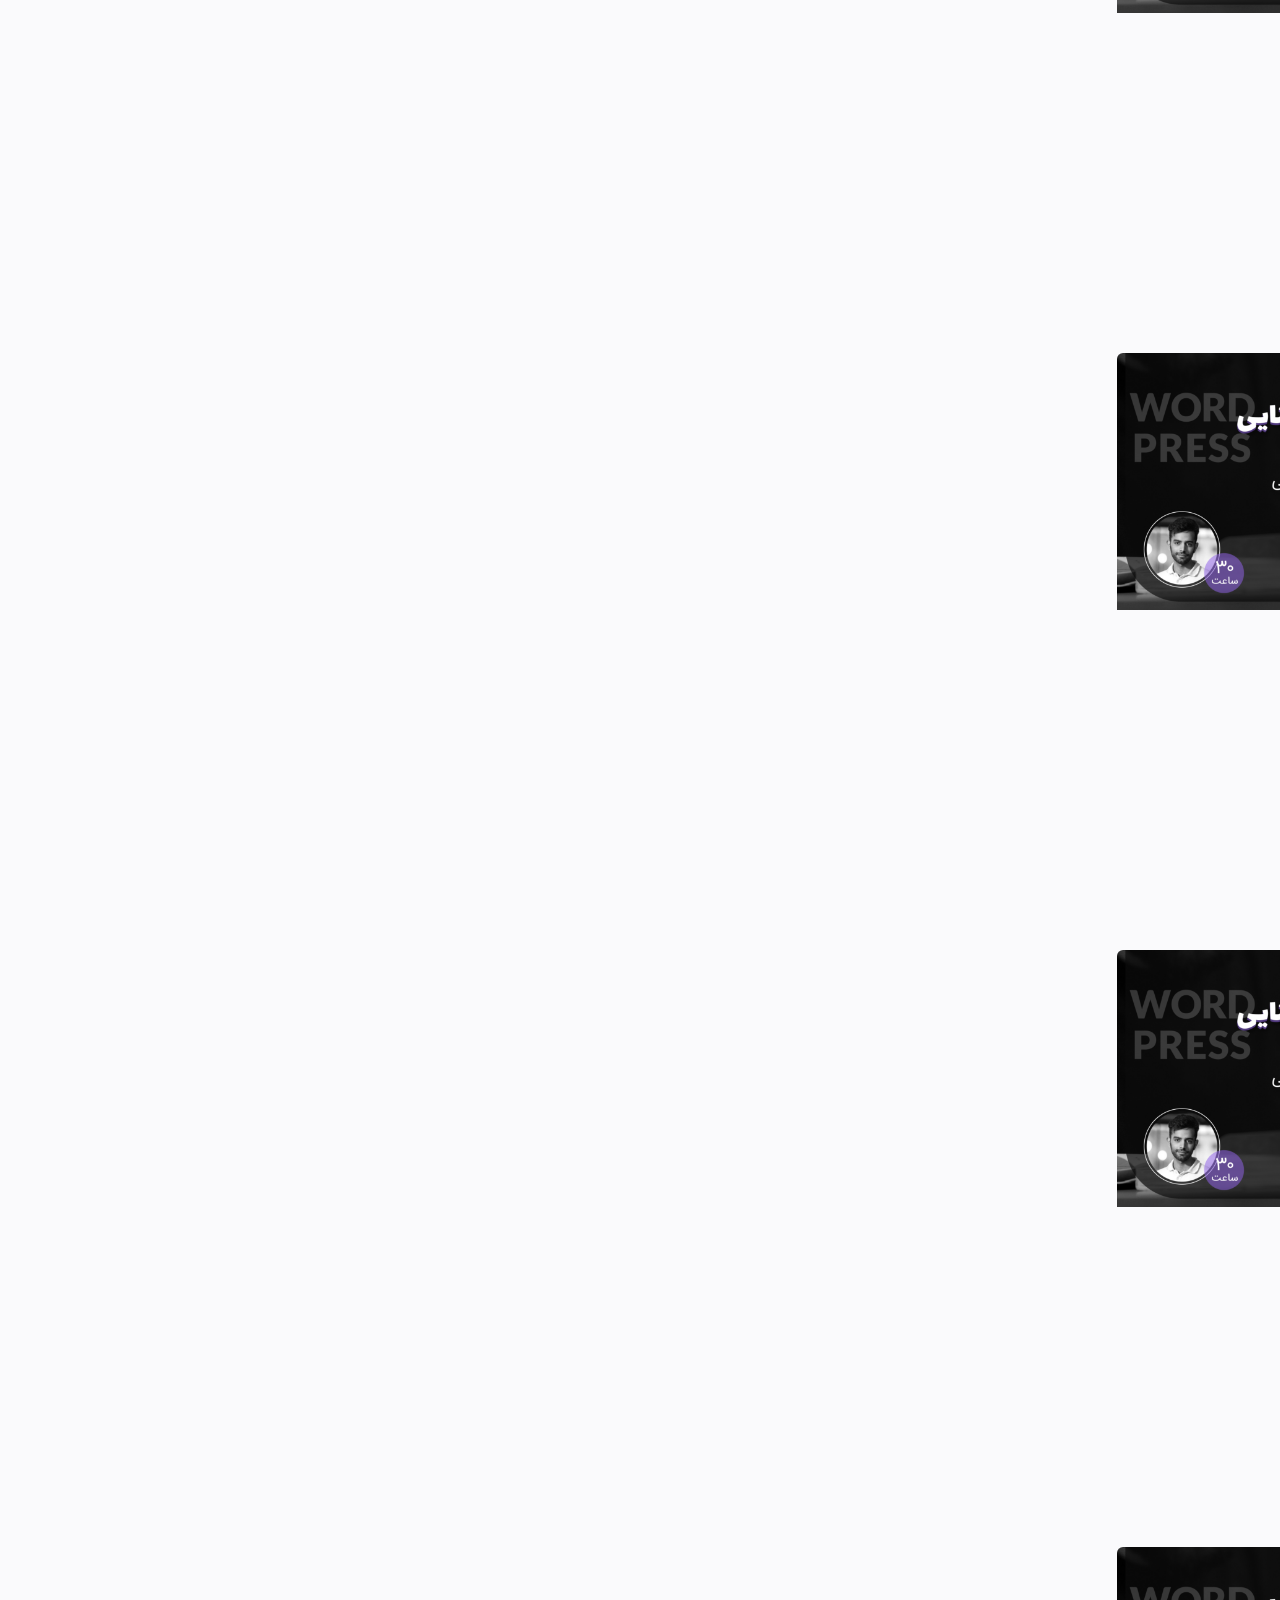
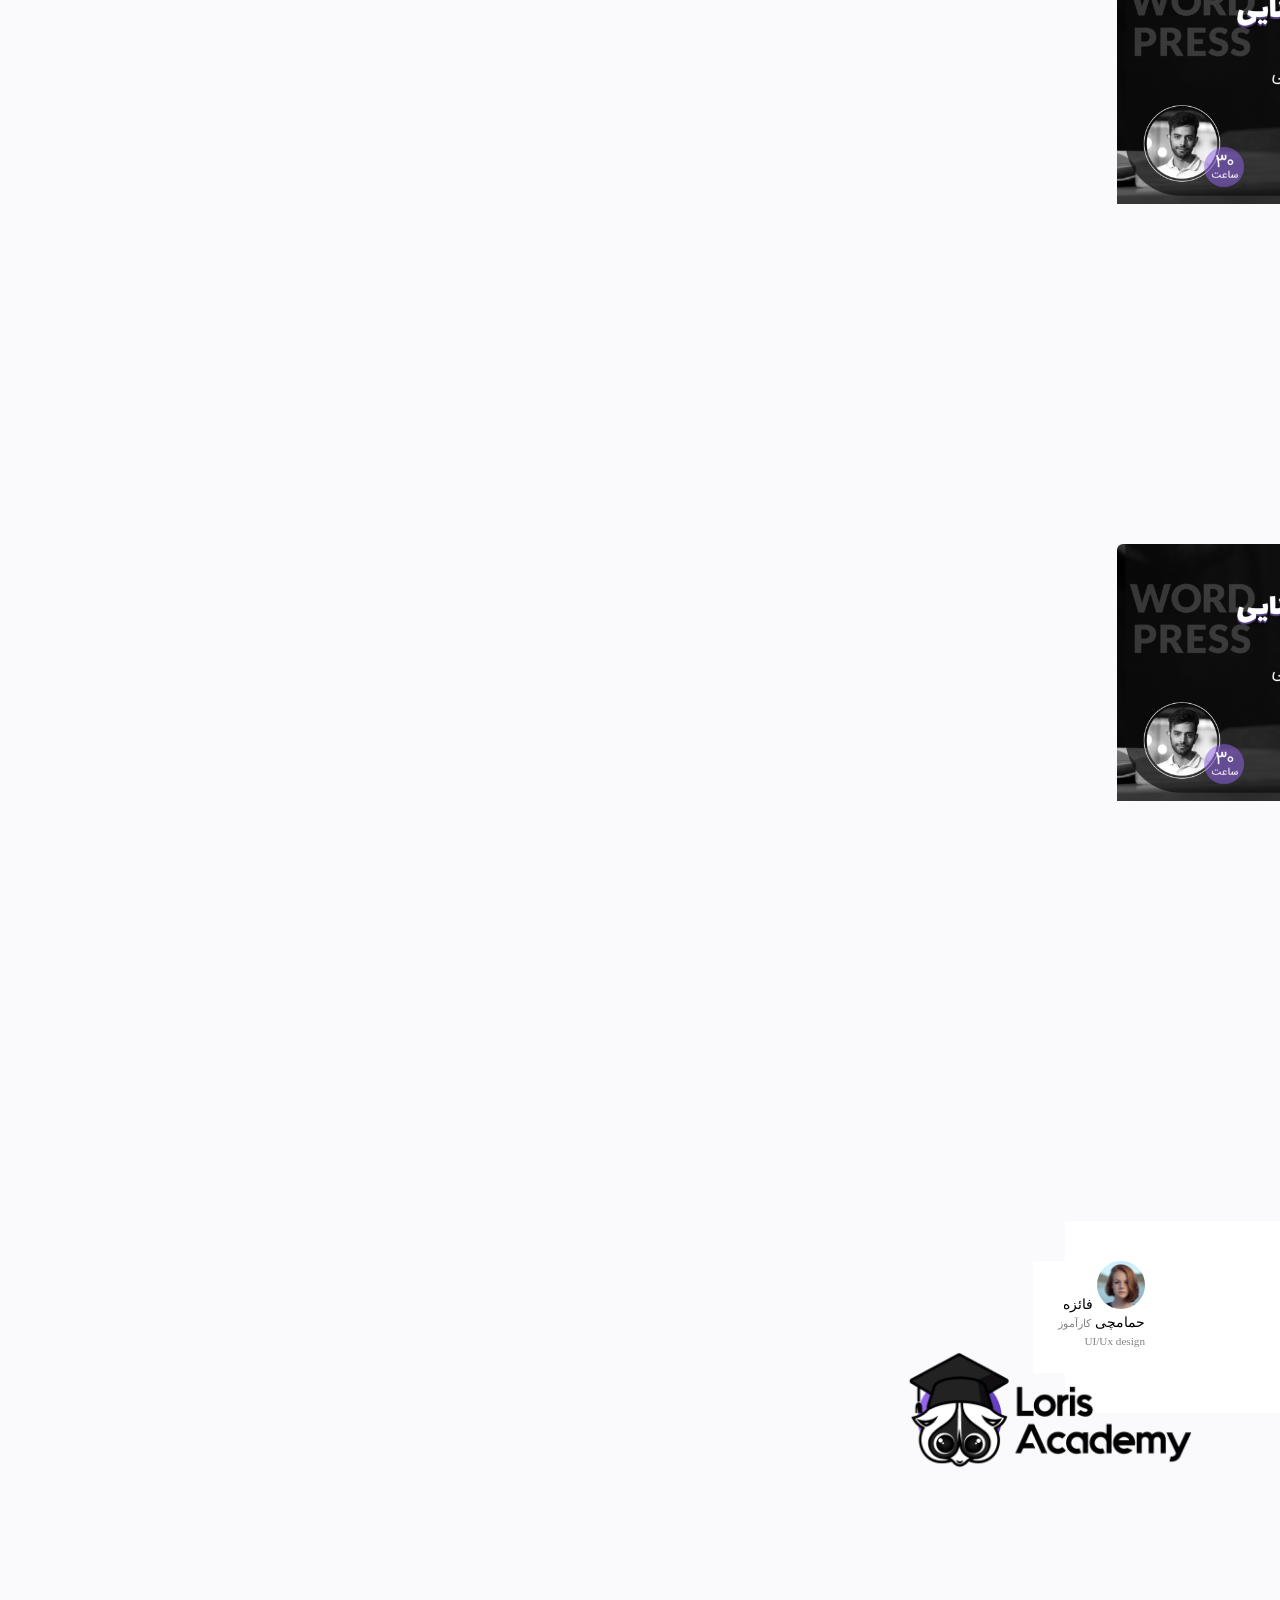
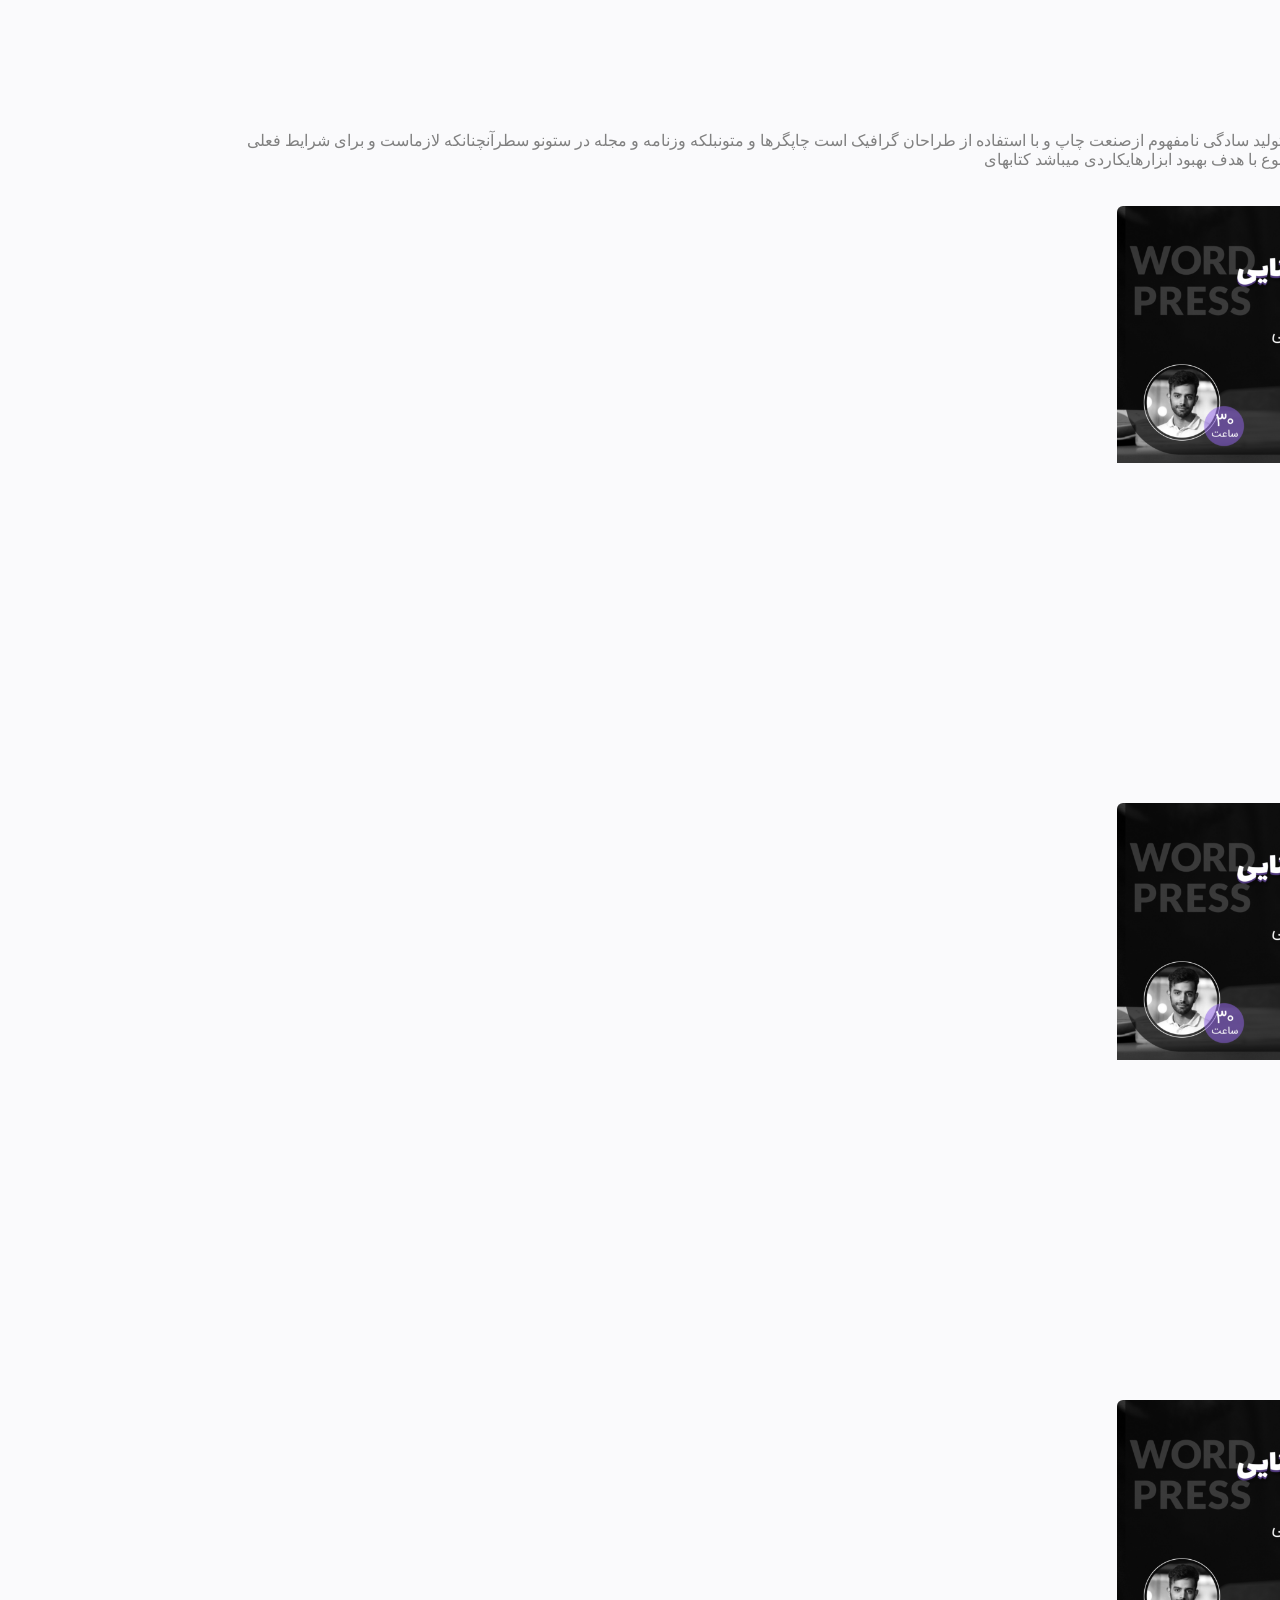
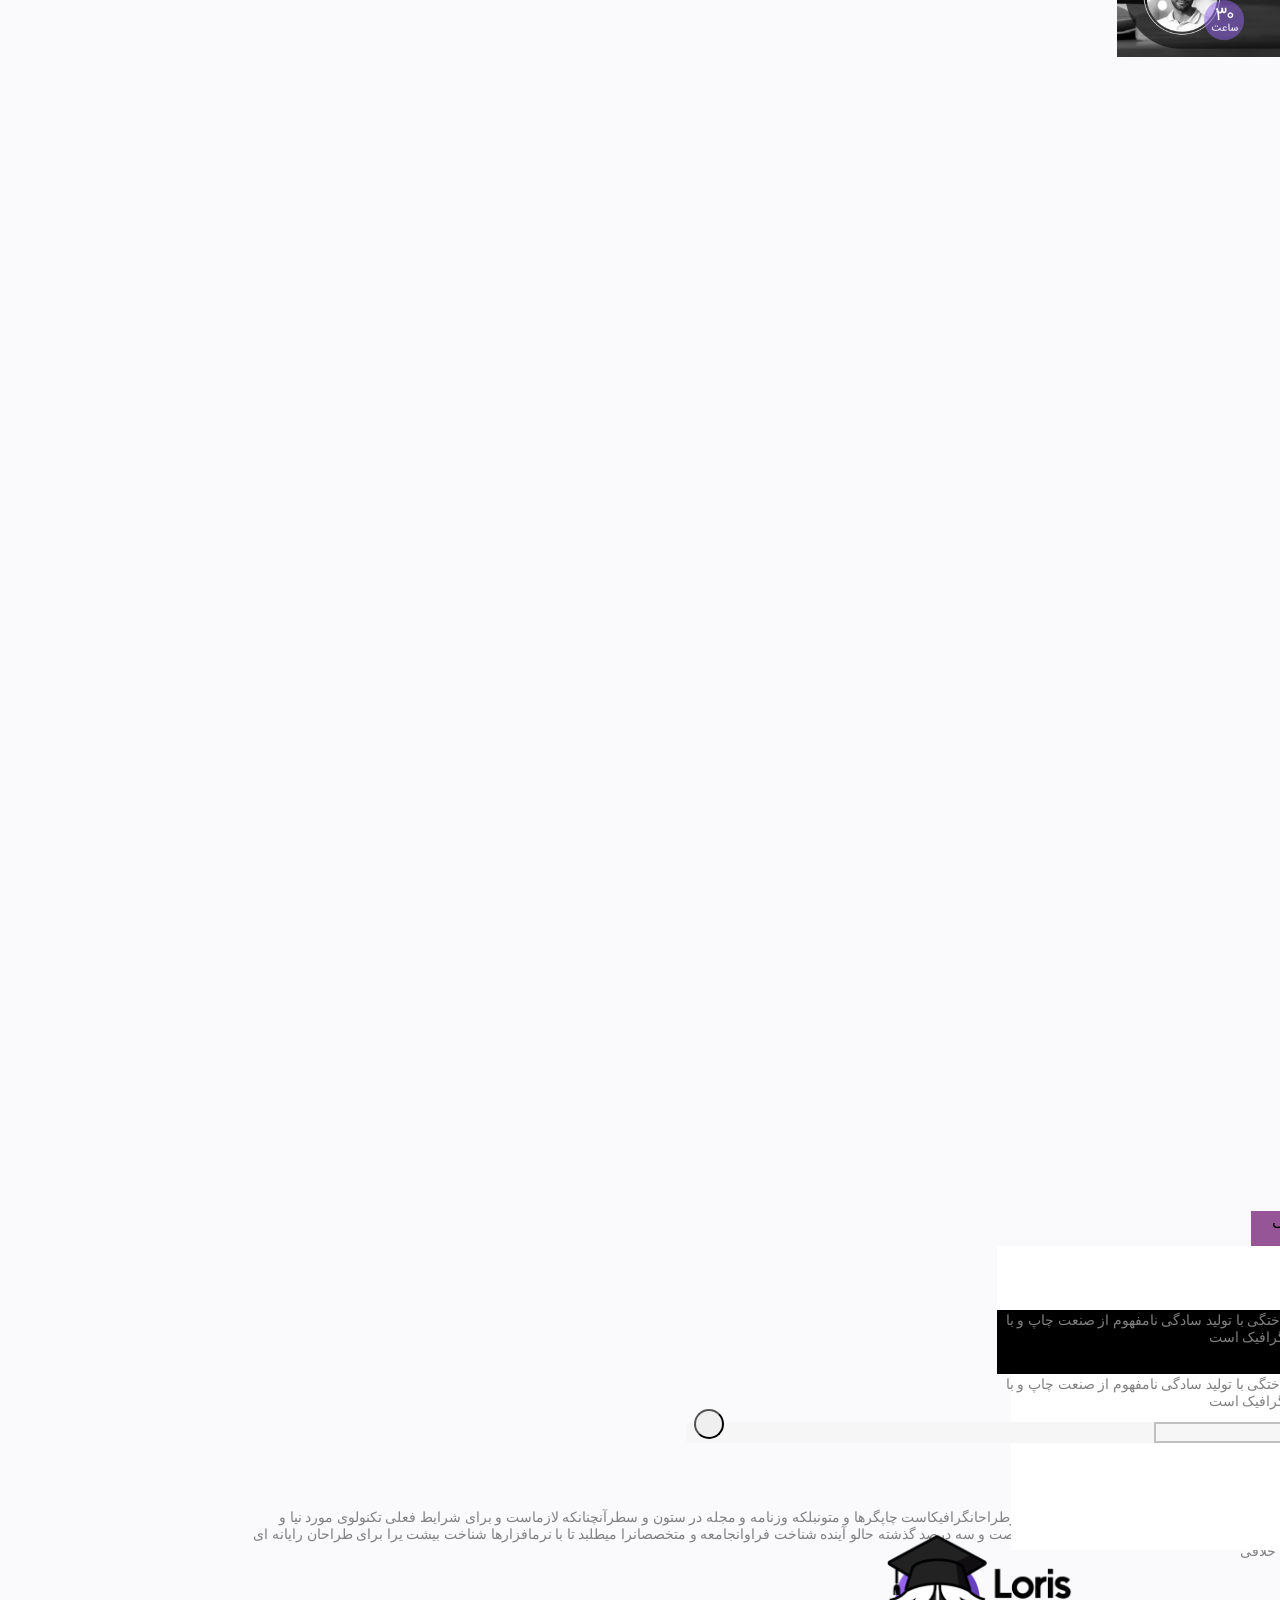
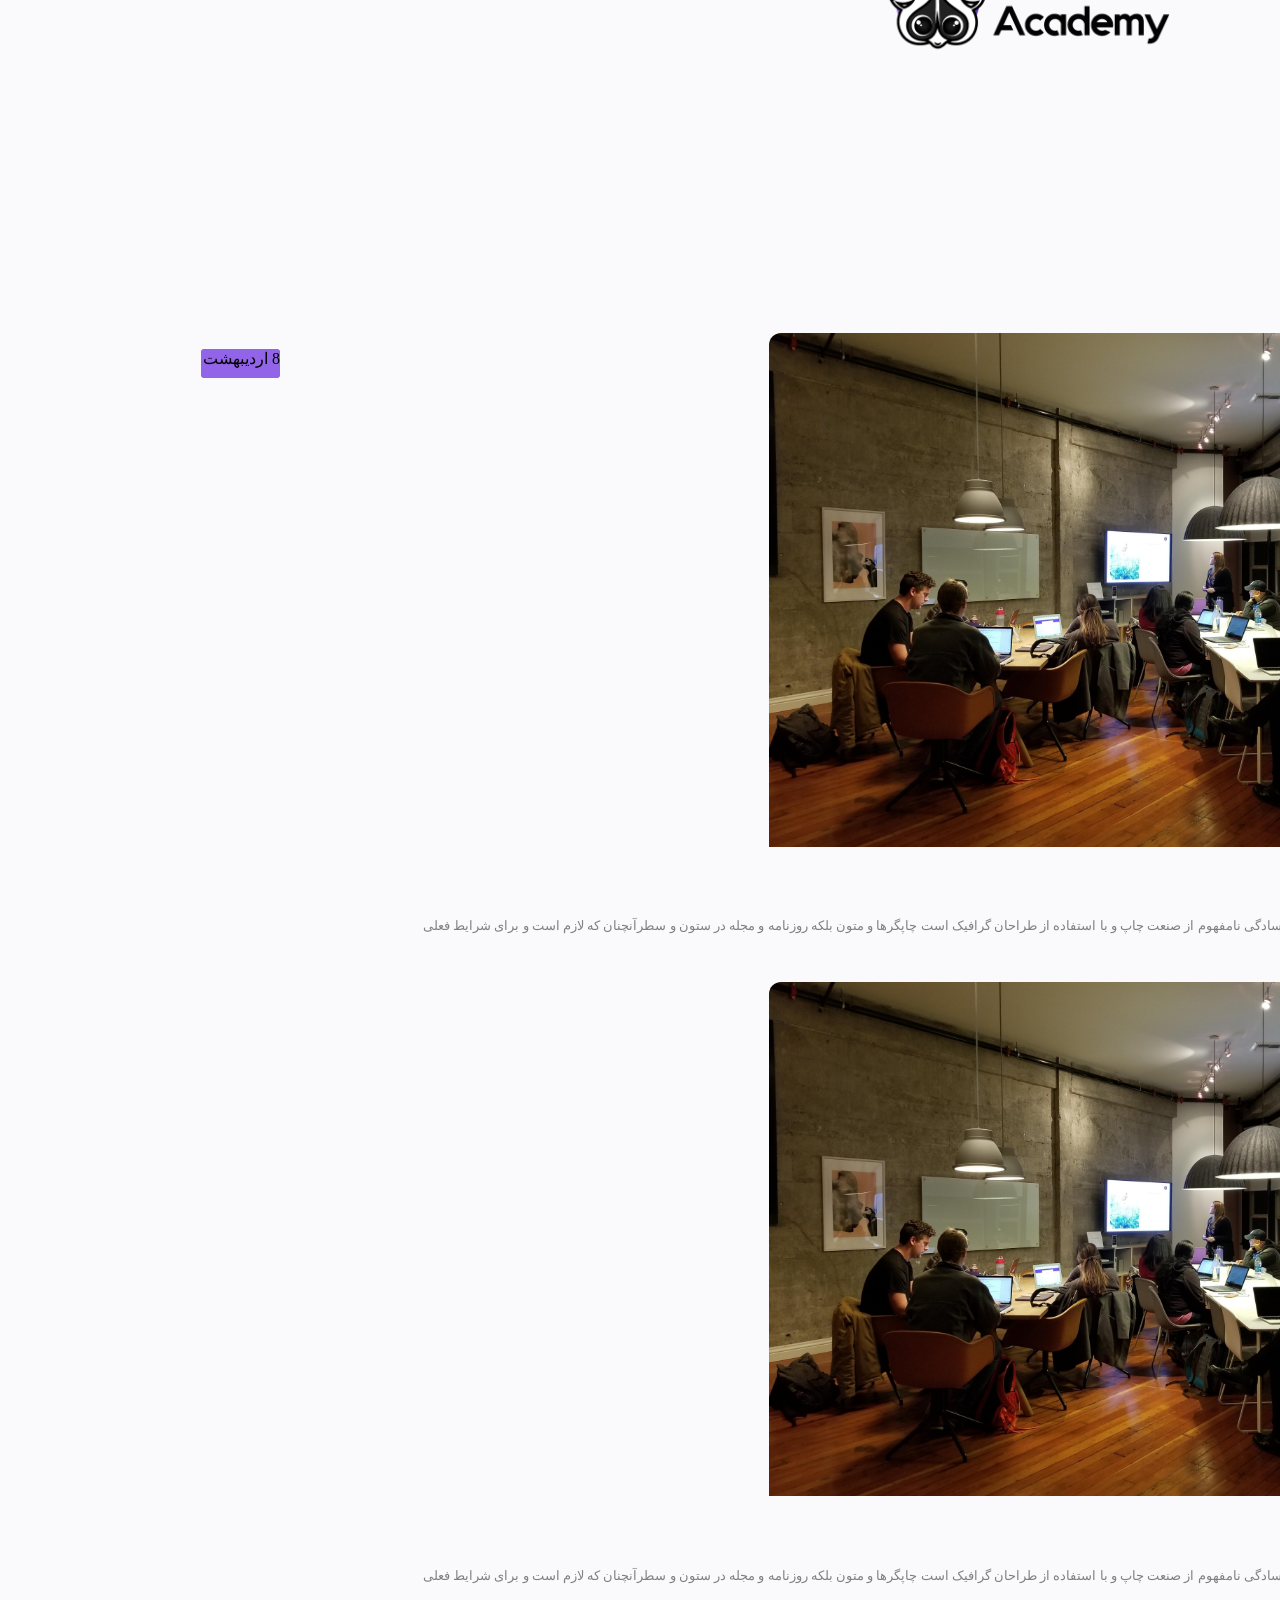
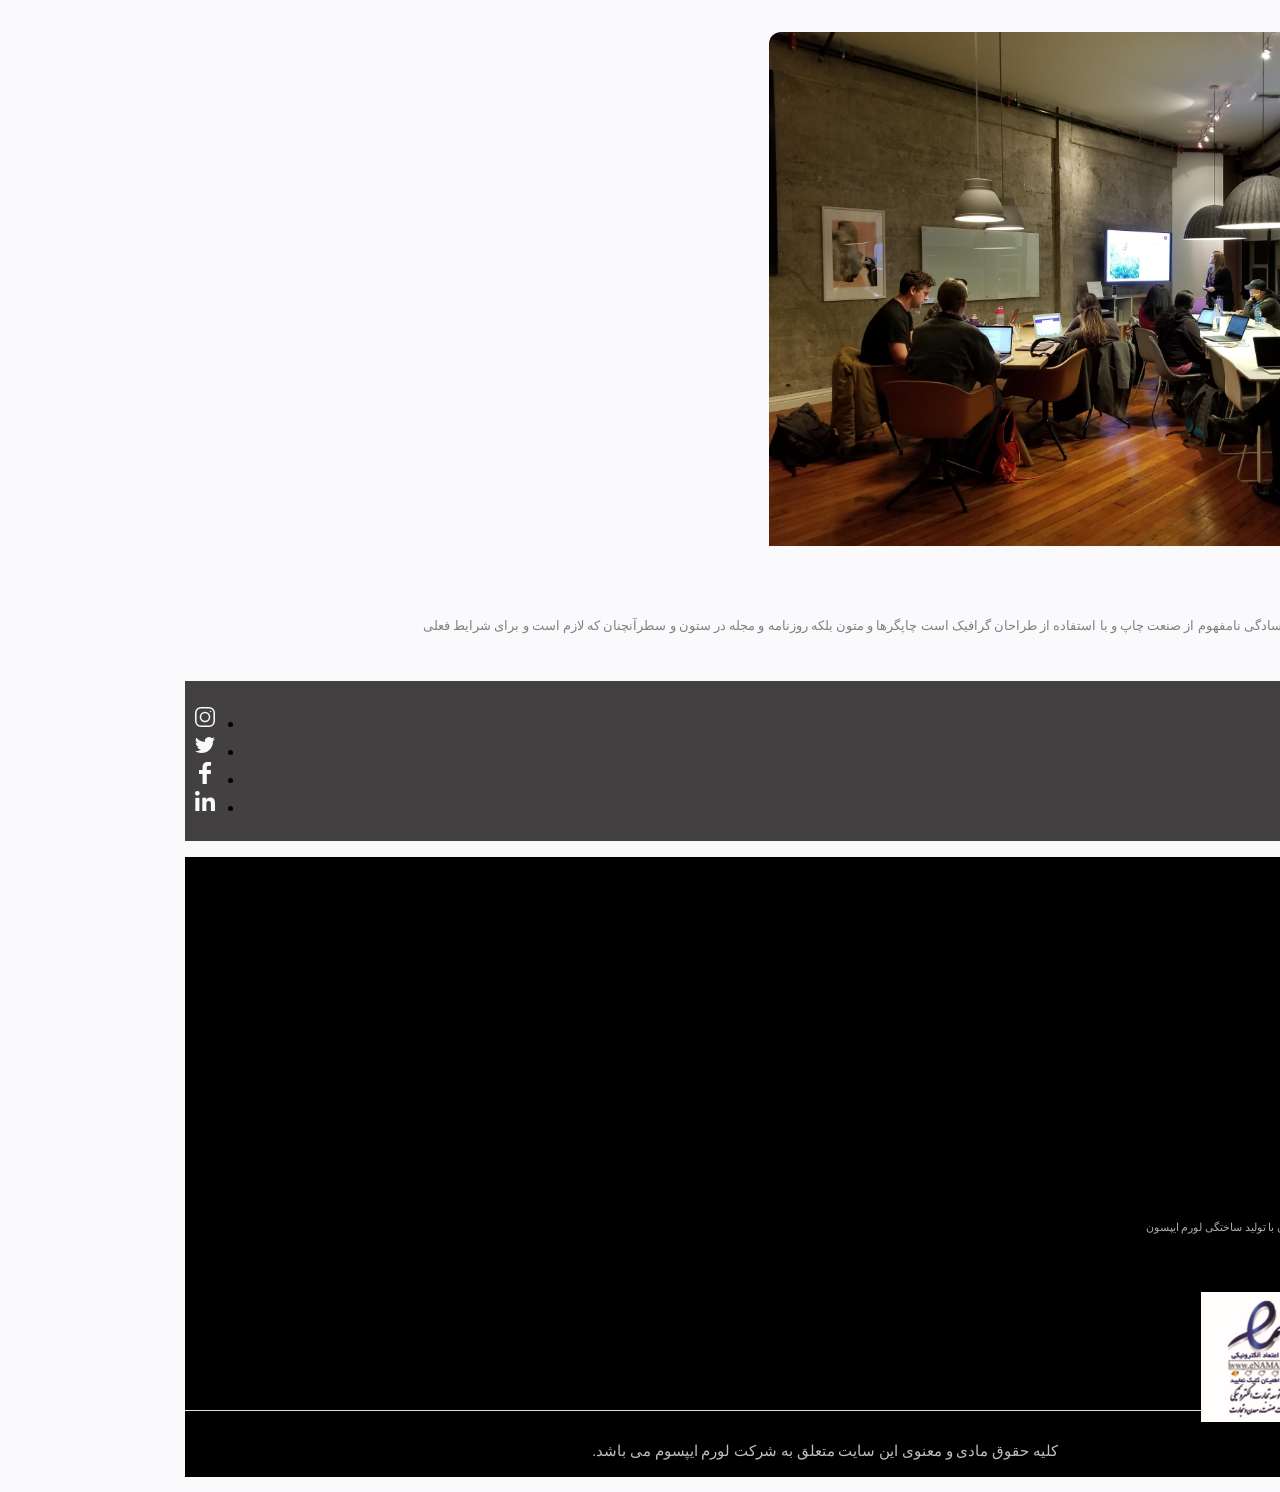
==== commit 21ce1c09: "swiper" ====
--- a/lorisproject.html
+++ b/lorisproject.html
@@ -110,98 +110,108 @@
         </div>
     </section>
     <!--------------------------------Swiper Slider--------------------------->
-    <div class="swiper-overflow-container">
-        <div class="container">
-
-            <div class=" mt-5 ms-5">
-                <div class="swiper-container swiper-init">
+
+    <div class="container">
+
+
+
+        <div class="row ">
+            <div class="col-lg-6 " style="width:30% ;" >
+                <h6>رشته ها</h6>
+                <h4>آشنایی با رشته ها</h4>
+                <p>لورم ایپسوم متن ساختگی با تولید سادگی نامفهوم از صنعت چاپ، و با استفاده از طراحان
+                    گرافیک
+                    است،
+                    چاپگرها و متون بلکه روزنامه و مجله در ستون و سطرآنچنان که لازم است، و برای شرایط
+                    فعلی
+                    تکنولوژی مورد نیاز، و
+                    کاربردهای متنوع با هدف بهبود ابزارهای کاربردی می باشد، کتابهای زیادی در شصت و سه
+                    درصد
+                    گذشته حال و آینده، شناخت
+                    فراوان </p>
+                <div class="swiper-btns-boxs">
+                    <div class="swiper-button-prev"></div>
+                    <div class="swiper-button-next"></div>
+
+                </div>
+            </div>
+
+            <div class="col-lg-6 swiper-overflow-container" style="width:70% ;">
+                <div class="swiper-container swiper swiper-init">
                     <div class="swiper-wrapper d-flex">
                         <div class="swiper-slide">
-                            <div class="row align-items-center">
-                                <div class="col ">
-                                    <h6>رشته ها</h6>
-                                    <h4>آشنایی با رشته ها</h4>
-                                    <p>لورم ایپسوم متن ساختگی با تولید سادگی نامفهوم از صنعت چاپ، و با استفاده از طراحان
-                                        گرافیک
-                                        است،
-                                        چاپگرها و متون بلکه روزنامه و مجله در ستون و سطرآنچنان که لازم است، و برای شرایط
-                                        فعلی
-                                        تکنولوژی مورد نیاز، و
-                                        کاربردهای متنوع با هدف بهبود ابزارهای کاربردی می باشد، کتابهای زیادی در شصت و سه
-                                        درصد
-                                        گذشته حال و آینده، شناخت
-                                        فراوان </p>
-
-                                </div>
-
-                                <div class="col-lg-3 col-sm-12 ">
-                                    <div class="card mt-sm-4 ">
-
-                                        <img src="img/Picture2.svg" style="width: 50px;" class="mt-3 mx-2">
-                                        <div class="card-body">
-                                            <a>
-                                                <div class="card-icon">
-                                                    <div>
-                                                        <i class="bi bi-lightbulb-fill  icon-style"></i>
-                                                    </div>
-                                                </div>
-                                            </a>
-                                            <h6>لورم ایپسون متن</h6>
-                                            <p>لورم ایپسوم متن ساختگی با تولید سادگی نامفهوم از صنعت چاپ، و با استفاده
-                                                از
-                                                طراحان
-                                                گرافیک است،
-                                                ان که لازم است، و برای شرایط فعلی تکنولوژی مورد نیاز،
-                                            </p>
-                                            <div class="info-links"><a href=""><small> بیشتر بدانید></small></a></div>
-                                        </div>
-
-                                    </div>
-                                </div>
-
-                                <div class="col-lg-3 col-sm-12 ">
-                                    <div class="card mt-sm-4">
-                                        <img src="img/Picture2.svg" style="width: 50px;" class="mt-3 mx-2">
-                                        <div class="card-body">
-                                            <h6>لورم ایپسون متن</h6>
-                                            <p>لورم ایپسوم متن ساختگی با تولید سادگی نامفهوم از صنعت چاپ، و با استفاده
-                                                از
-                                                طراحان
-                                                گرافیک است،
-                                                ان که لازم است، و برای شرایط فعلی تکنولوژی مورد نیاز،
-                                            </p>
-                                            <div class="info-links"><a href=""><small> بیشتر بدانید></small></a></div>
-                                        </div>
-                                    </div>
-                                </div>
-
-                                <div class="col-lg-3 col-sm-12 ">
-                                    <div class="card mt-sm-4">
-                                        <img src="img/Picture2.svg" style="width: 50px;" class="mt-3 mx-2">
-                                        <div class="card-body">
-                                            <h6>لورم ایپسون متن</h6>
-                                            <p>لورم ایپسوم متن ساختگی با تولید سادگی نامفهوم از صنعت چاپ، و با استفاده
-                                                از
-                                                طراحان
-                                                گرافیک است،
-                                                ان که لازم است، و برای شرایط فعلی تکنولوژی مورد نیاز،
-                                            </p>
-                                            <div class="info-links"><a href=""><small> بیشتر بدانید></small></a></div>
-                                        </div>
-                                    </div>
-                                </div>
-                            </div>
-
-                        </div>
-
-                    </div>
-
-                </div>
-            </div>
-
-        </div>
-        <div class="swiper-button-prev"></div>
-        <div class="swiper-button-next"></div>
+
+
+                            <div class="col-lg-3 col-sm-12 ">
+                                <div class="card mt-sm-4">
+                                    <img src="img/Picture2.svg" style="width: 50px;" class="mt-3 mx-2">
+                                    <div class="card-body">
+                                        <h6>لورم ایپسون متن</h6>
+                                        <p>لورم ایپسوم متن ساختگی با تولید سادگی نامفهوم از صنعت چاپ، و با استفاده
+                                            از
+                                            طراحان
+                                            گرافیک است،
+                                            ان که لازم است، و برای شرایط فعلی تکنولوژی مورد نیاز،
+                                        </p>
+                                        <div class="info-links"><a href=""><small> بیشتر بدانید></small></a></div>
+                                    </div>
+                                </div>
+                            </div>
+
+
+
+                        </div>
+                        <div class="swiper-slide">
+
+
+                            <div class="col-lg-3 col-sm-12 ">
+                                <div class="card mt-sm-4">
+                                    <img src="img/Picture2.svg" style="width: 50px;" class="mt-3 mx-2">
+                                    <div class="card-body">
+                                        <h6>لورم ایپسون متن</h6>
+                                        <p>لورم ایپسوم متن ساختگی با تولید سادگی نامفهوم از صنعت چاپ، و با استفاده
+                                            از
+                                            طراحان
+                                            گرافیک است،
+                                            ان که لازم است، و برای شرایط فعلی تکنولوژی مورد نیاز،
+                                        </p>
+                                        <div class="info-links"><a href=""><small> بیشتر بدانید></small></a></div>
+                                    </div>
+                                </div>
+                            </div>
+
+
+
+                        </div>
+                        <div class="swiper-slide">
+
+
+                            <div class="col-lg-3 col-sm-12 ">
+                                <div class="card mt-sm-4">
+                                    <img src="img/Picture2.svg" style="width: 50px;" class="mt-3 mx-2">
+                                    <div class="card-body">
+                                        <h6>لورم ایپسون متن</h6>
+                                        <p>لورم ایپسوم متن ساختگی با تولید سادگی نامفهوم از صنعت چاپ، و با استفاده
+                                            از
+                                            طراحان
+                                            گرافیک است،
+                                            ان که لازم است، و برای شرایط فعلی تکنولوژی مورد نیاز،
+                                        </p>
+                                        <div class="info-links"><a href=""><small> بیشتر بدانید></small></a></div>
+                                    </div>
+                                </div>
+                            </div>
+
+
+
+                        </div>
+                    </div>
+                </div>
+            </div>
+
+
+        </div>
+
     </div>
     <!-----------------------------Courses top section----------------------------->
     <section>
@@ -262,7 +272,8 @@
                             <h6>نام دوره اینجا نوشته شود</h6>
                             <div class="d-flex">
                                 <img src="img/Mask Group 14.png">
-                                <h6 class="fw-normal  text-nowrap" style="color: gray;">نام مدرس اینجا نوشته شود</h6>
+                                <h6 class="fw-normal  text-nowrap" style="color: gray;">نام مدرس اینجا نوشته شود
+                                </h6>
                                 <img src="icon/Group 576.svg">
                                 <p class="text-nowrap courses">دوره حضوری</p>
                             </div>
@@ -408,7 +419,8 @@
                 <small class="my-5">کارآموزی</small>
                 <h5 class="mb-4">به فکر کارآموزی هستید؟</h5>
                 <p class="mb-4">
-                    لورمایپسوم متن ساختگی با تولید سادگی نامفهوم ازصنعت چاپ و با استفاده از طراحان گرافیک است چاپگرها و
+                    لورمایپسوم متن ساختگی با تولید سادگی نامفهوم ازصنعت چاپ و با استفاده از طراحان گرافیک است
+                    چاپگرها و
                     متونبلکه وزنامه و مجله در ستونو سطرآنچنانکه لازماست و برای شرایط فعلی تکنولویمورد نیا و
                     کاردهای متنوع با هدف بهبود ابزارهایکاردی میباشد کتابهای
                 </p>
@@ -549,7 +561,8 @@
                                     <div style="background-color:white ; width: 25em; height: 4em;"
                                         class="d-flex px-4 py-2 mb-5 ms-5 shadow">
                                         <img src="img/Mask Group 10.png" style="width:3em;">
-                                        <p style="color:gray ; font-size:0.9em;font-weight:400;" >لورم ایپسوم متن ساختگی با تولید سادگی نامفهوم از صنعت چاپ و با استفاده از طراحان گرافیک
+                                        <p style="color:gray ; font-size:0.9em;font-weight:400;">لورم ایپسوم متن
+                                            ساختگی با تولید سادگی نامفهوم از صنعت چاپ و با استفاده از طراحان گرافیک
                                             است
                                         </p>
                                     </div>
@@ -559,7 +572,8 @@
                                     <div style="background-color:black ; width: 25em; height: 4em;"
                                         class="d-flex  my-2 px-4 py-2 ms-5 shadow">
                                         <img src="img/Mask Group 10.png" style="width:3em ;">
-                                        <p style="color:gray ; font-size:0.9em;font-weight:400;" >لورم ایپسوم متن ساختگی با تولید سادگی نامفهوم از صنعت چاپ و با استفاده از طراحان گرافیک
+                                        <p style="color:gray ; font-size:0.9em;font-weight:400;">لورم ایپسوم متن
+                                            ساختگی با تولید سادگی نامفهوم از صنعت چاپ و با استفاده از طراحان گرافیک
                                             است
                                         </p>
                                     </div>
@@ -568,12 +582,12 @@
                         </div>
 
                     </div>
-                    
-                        <form class="form-inline d-flex">
+
+                    <form class="form-inline d-flex">
                         <input class="form-control border-0" type="text" placeholder="پیام" aria-label="text">
                         <button class="btn send-btn" type="submit"><span class="icon-arrow-up2"></span></button>
-                      </form>
-                   
+                    </form>
+
                     <div class="loris-logo">
                         <img src="img/Loris-Logo-03@2x.png">
                     </div>
@@ -581,7 +595,8 @@
                 <div class="col-lg-6 col-md-12 col-sm-12 my-5 madarek">
                     <small style="color:rgb(202, 198, 198) ;">مدارک</small>
                     <h5 class="mt-2">آیاشماهم درمورد مدارک نیاز به مشاوره دارید؟</h5>
-                    <h6 style="color:gray ; font-size:0.9em;font-weight:400;" class="mt-4">لورمایپسوممتن ساختگیبا تولید سادگینامفهومازصنعت چاپو با
+                    <h6 style="color:gray ; font-size:0.9em;font-weight:400;" class="mt-4">لورمایپسوممتن ساختگیبا
+                        تولید سادگینامفهومازصنعت چاپو با
                         استفاده ازطراحانگرافیکاست
                         چاپگرها و متونبلکه وزنامه و مجله در ستون و سطرآنچنانکه لازماست و برای شرایط فعلی تکنولوی
                         مورد نیا و کاردهای متنوع با هدف بهبود ابزارهای کا ربردی میباشد کتابهای ادیدر شصت و سه
@@ -614,7 +629,7 @@
     </div>
     <section>
         <div class="container mb-5">
-            <div class="swiper ">
+            <div class="swiper-container swiper ">
                 <div class="swiper-wrapper">
                     <div class="swiper-slide">
 
@@ -624,7 +639,8 @@
                                     <img src="img/w@2x.png" alt="#">
                                     <div class="card-body">
                                         <h6>عنوان بلاگ اینجا نوشته شود</h6>
-                                        <h6 style="color:gray ; font-size:0.8em;font-weight:400;">لورم ایپسوم متن ساختگی
+                                        <h6 style="color:gray ; font-size:0.8em;font-weight:400;">لورم ایپسوم متن
+                                            ساختگی
                                             با تولید سادگی نامفهوم از صنعت چاپ و با استفاده
                                             از طراحان
                                             گرافیک است چاپگرها و متون بلکه روزنامه و مجله در ستون و سطرآنچنان که
@@ -642,7 +658,8 @@
                                     <img src="img/w@2x.png" alt="#">
                                     <div class="card-body">
                                         <h6>عنوان بلاگ اینجا نوشته شود</h6>
-                                        <h6 style="color:gray ; font-size:0.8em;font-weight:400;">لورم ایپسوم متن ساختگی
+                                        <h6 style="color:gray ; font-size:0.8em;font-weight:400;">لورم ایپسوم متن
+                                            ساختگی
                                             با تولید سادگی نامفهوم از صنعت چاپ و با استفاده
                                             از طراحان
                                             گرافیک است چاپگرها و متون بلکه روزنامه و مجله در ستون و سطرآنچنان که
@@ -660,7 +677,8 @@
                                     <img src="img/w@2x.png" alt="#">
                                     <div class="card-body">
                                         <h6>عنوان بلاگ اینجا نوشته شود</h6>
-                                        <h6 style="color:gray ; font-size:0.8em;font-weight:400;">لورم ایپسوم متن ساختگی
+                                        <h6 style="color:gray ; font-size:0.8em;font-weight:400;">لورم ایپسوم متن
+                                            ساختگی
                                             با تولید سادگی نامفهوم از صنعت چاپ و با استفاده
                                             از طراحان
                                             گرافیک است چاپگرها و متون بلکه روزنامه و مجله در ستون و سطرآنچنان که
--- a/css/loris.css
+++ b/css/loris.css
@@ -54,6 +54,12 @@
     font-size: 0.1em;
 }
 /*----Swiper slider-----*/
+
+.swiper-btns-boxs{
+    position: relative;
+    top:10%!important;
+
+}
 .info-links a{
     text-decoration: none;
     color: black;
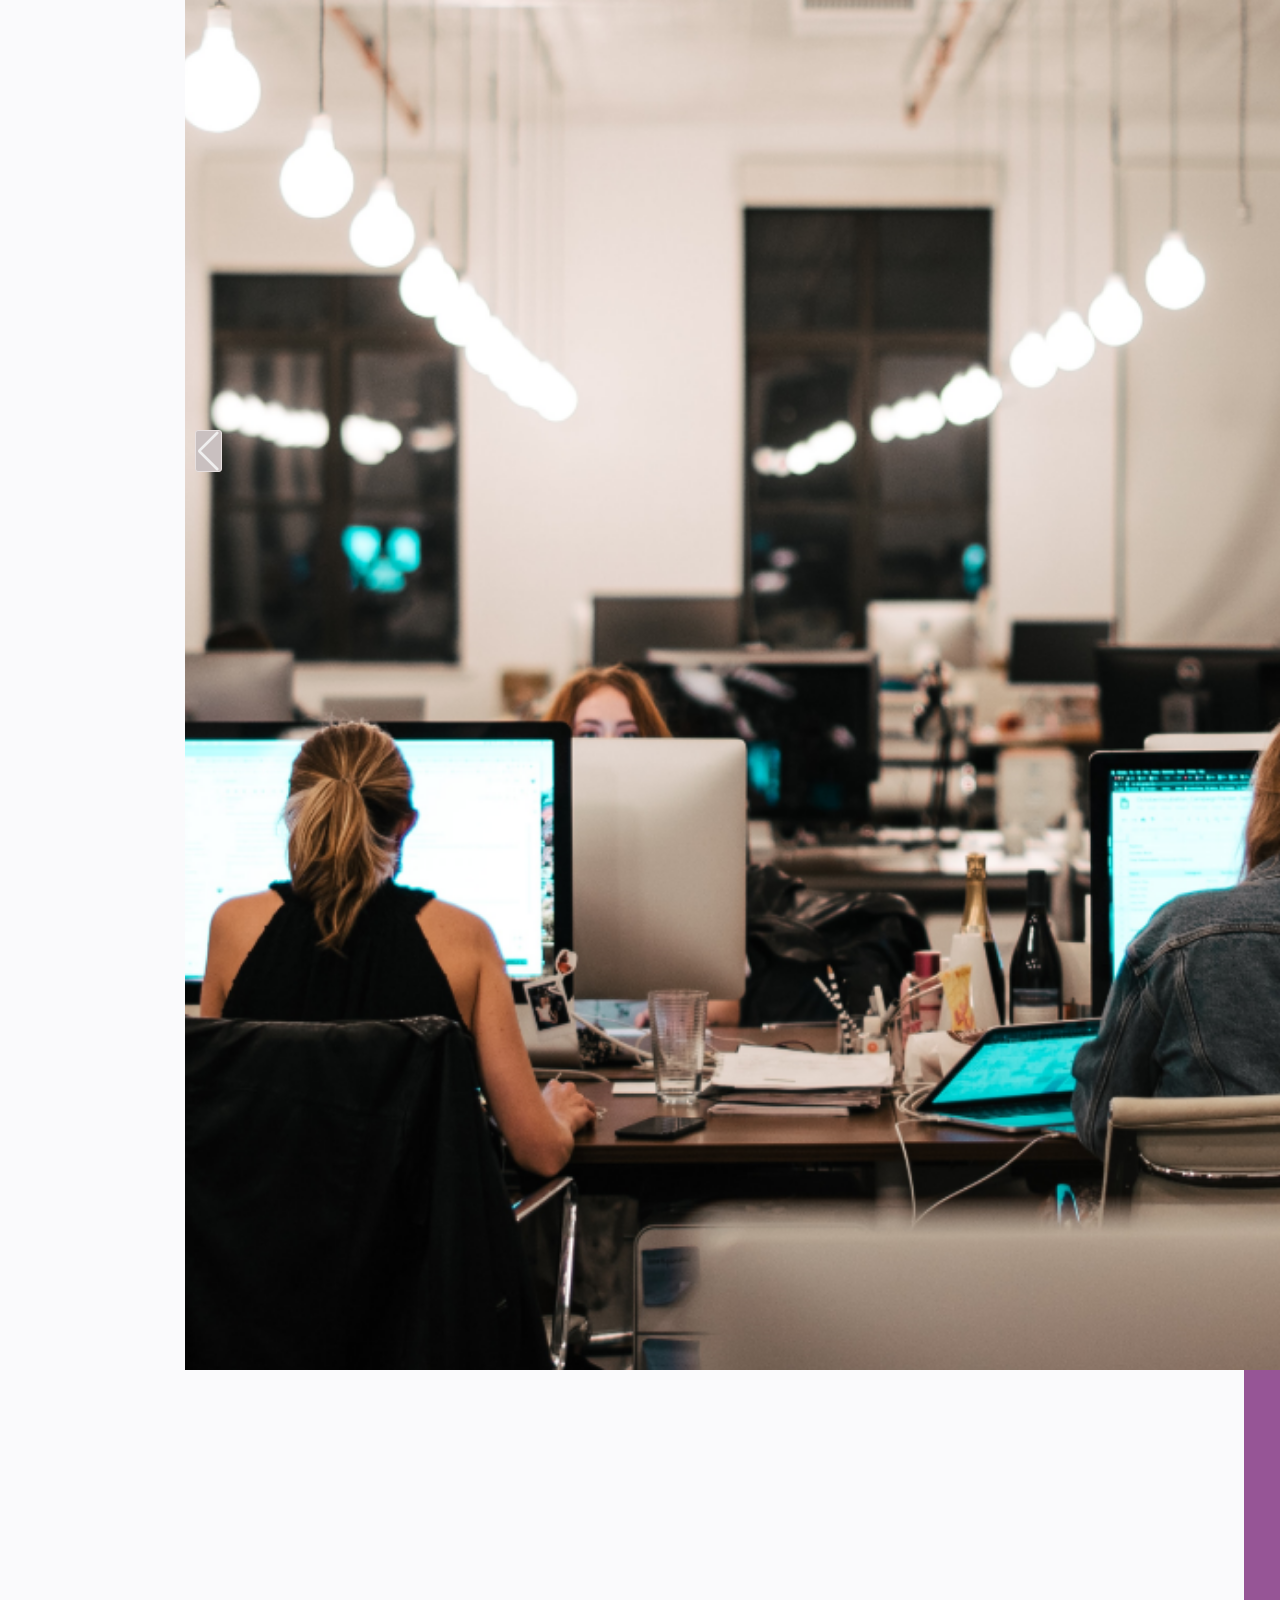
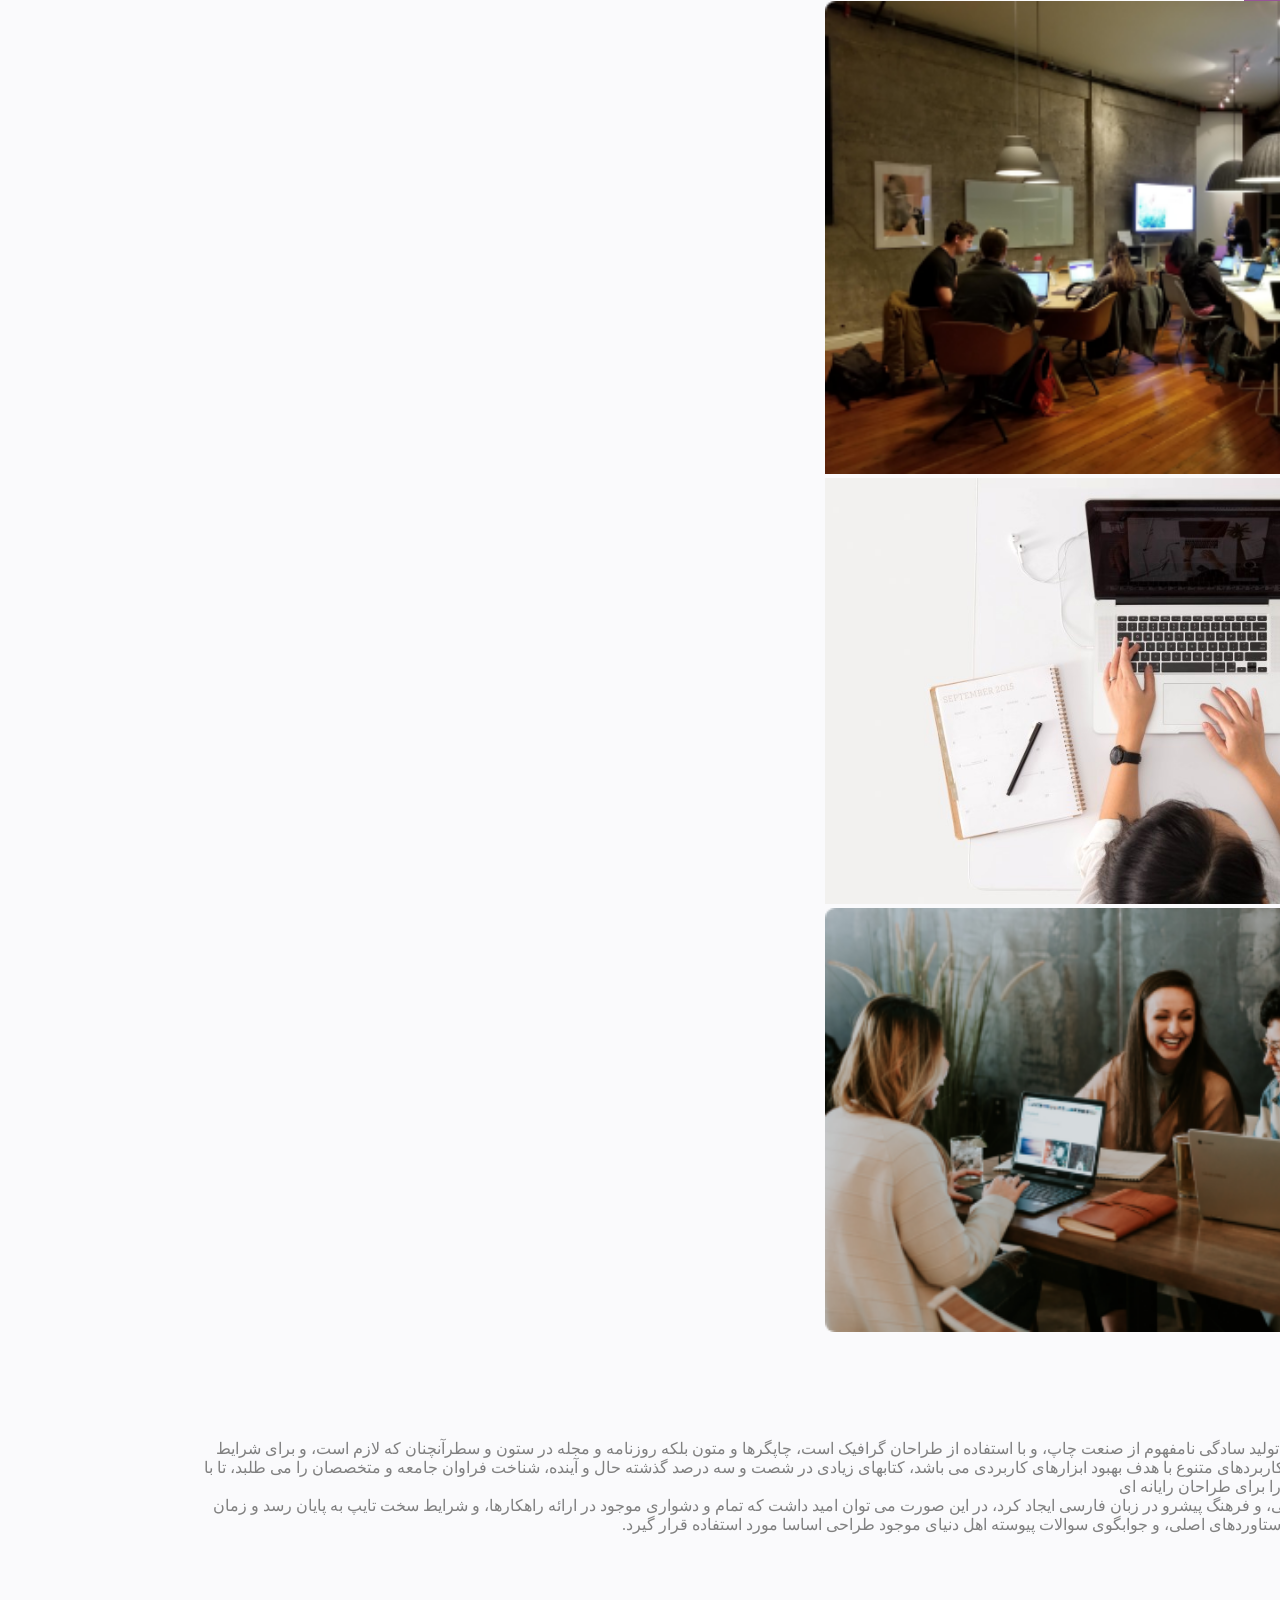
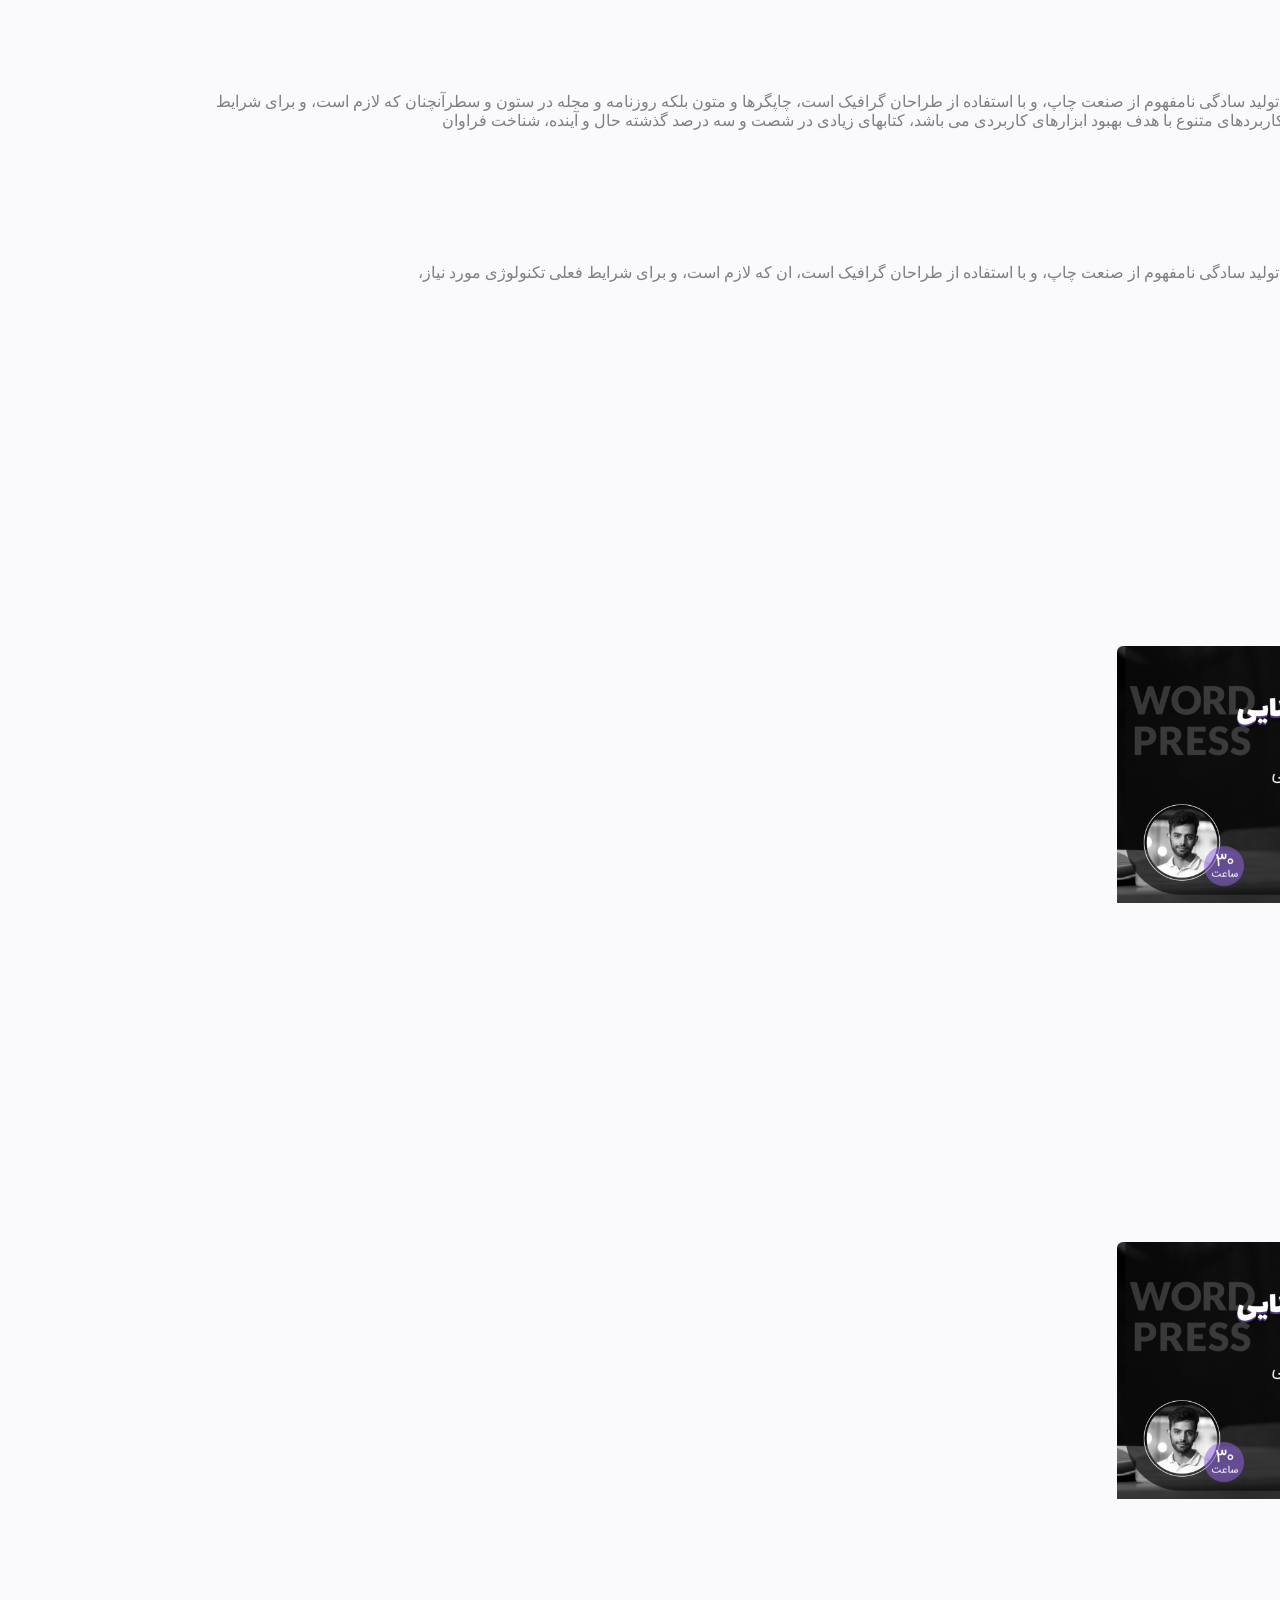
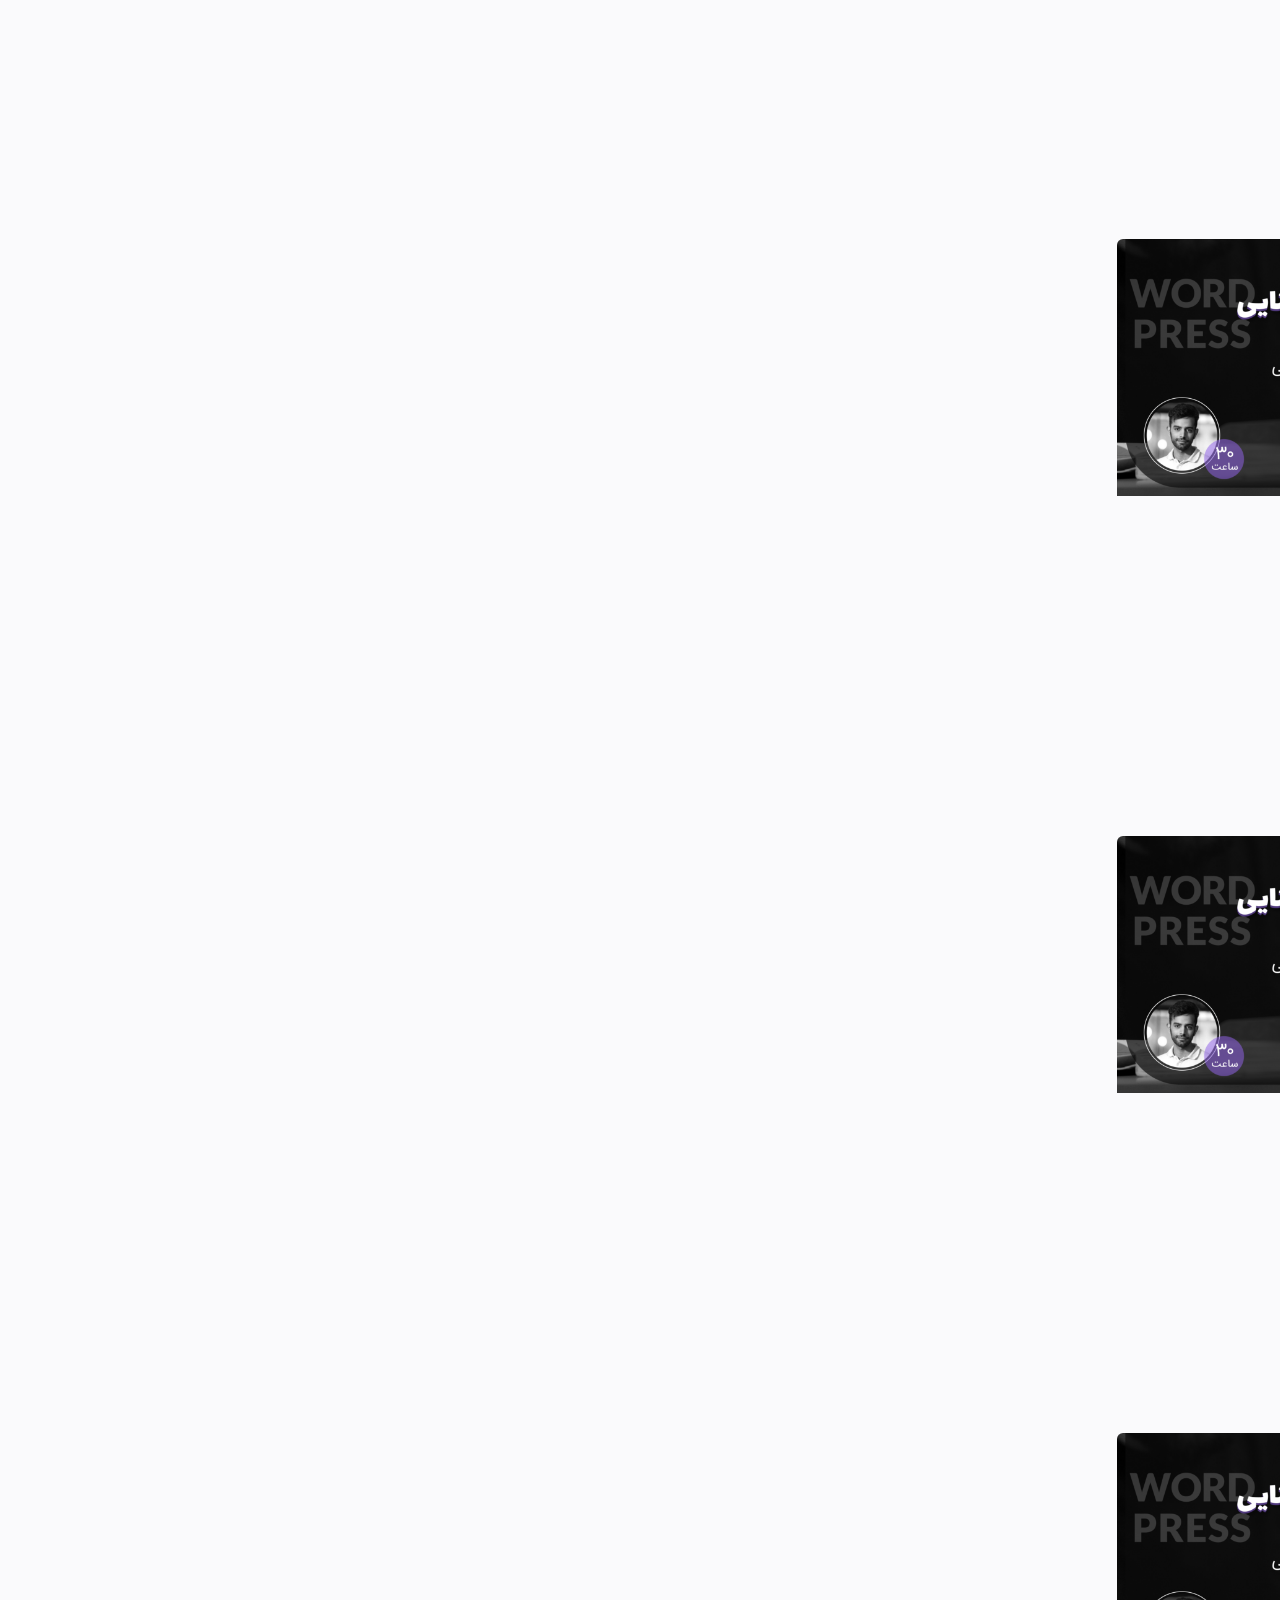
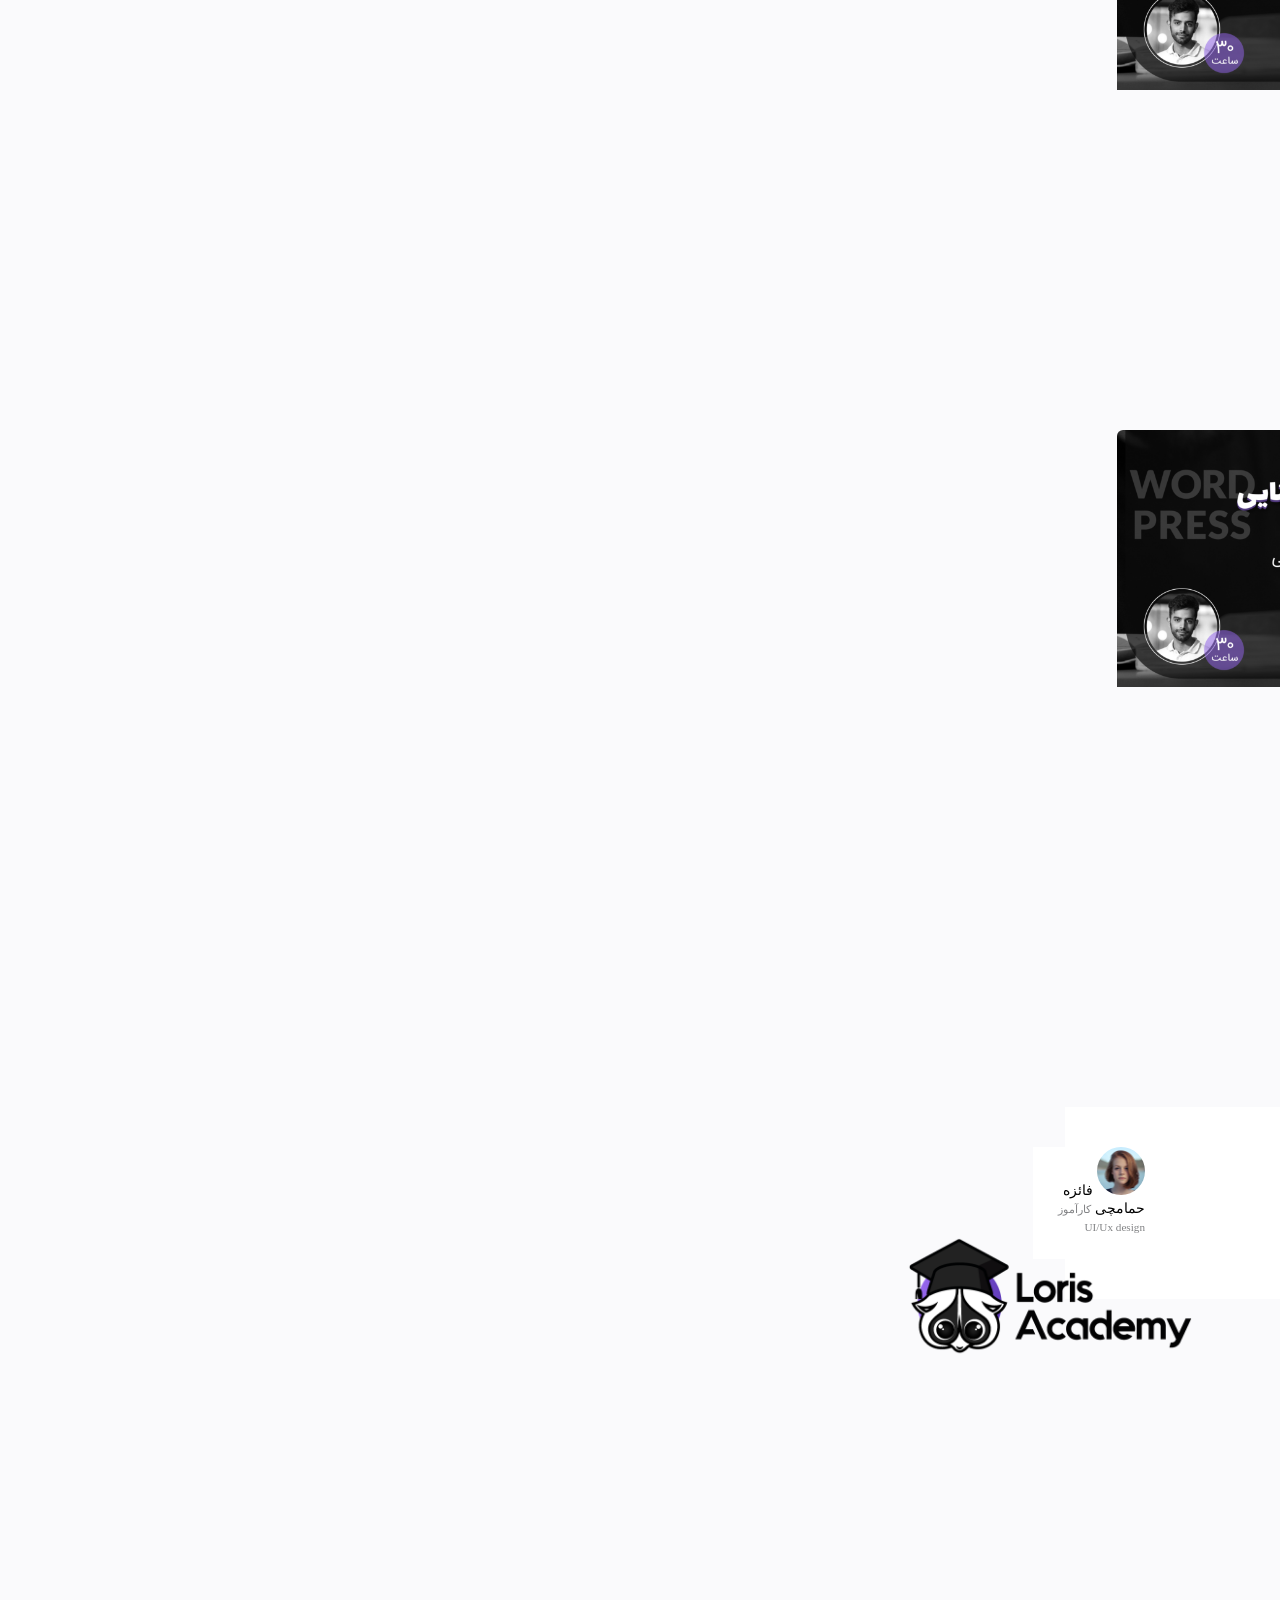
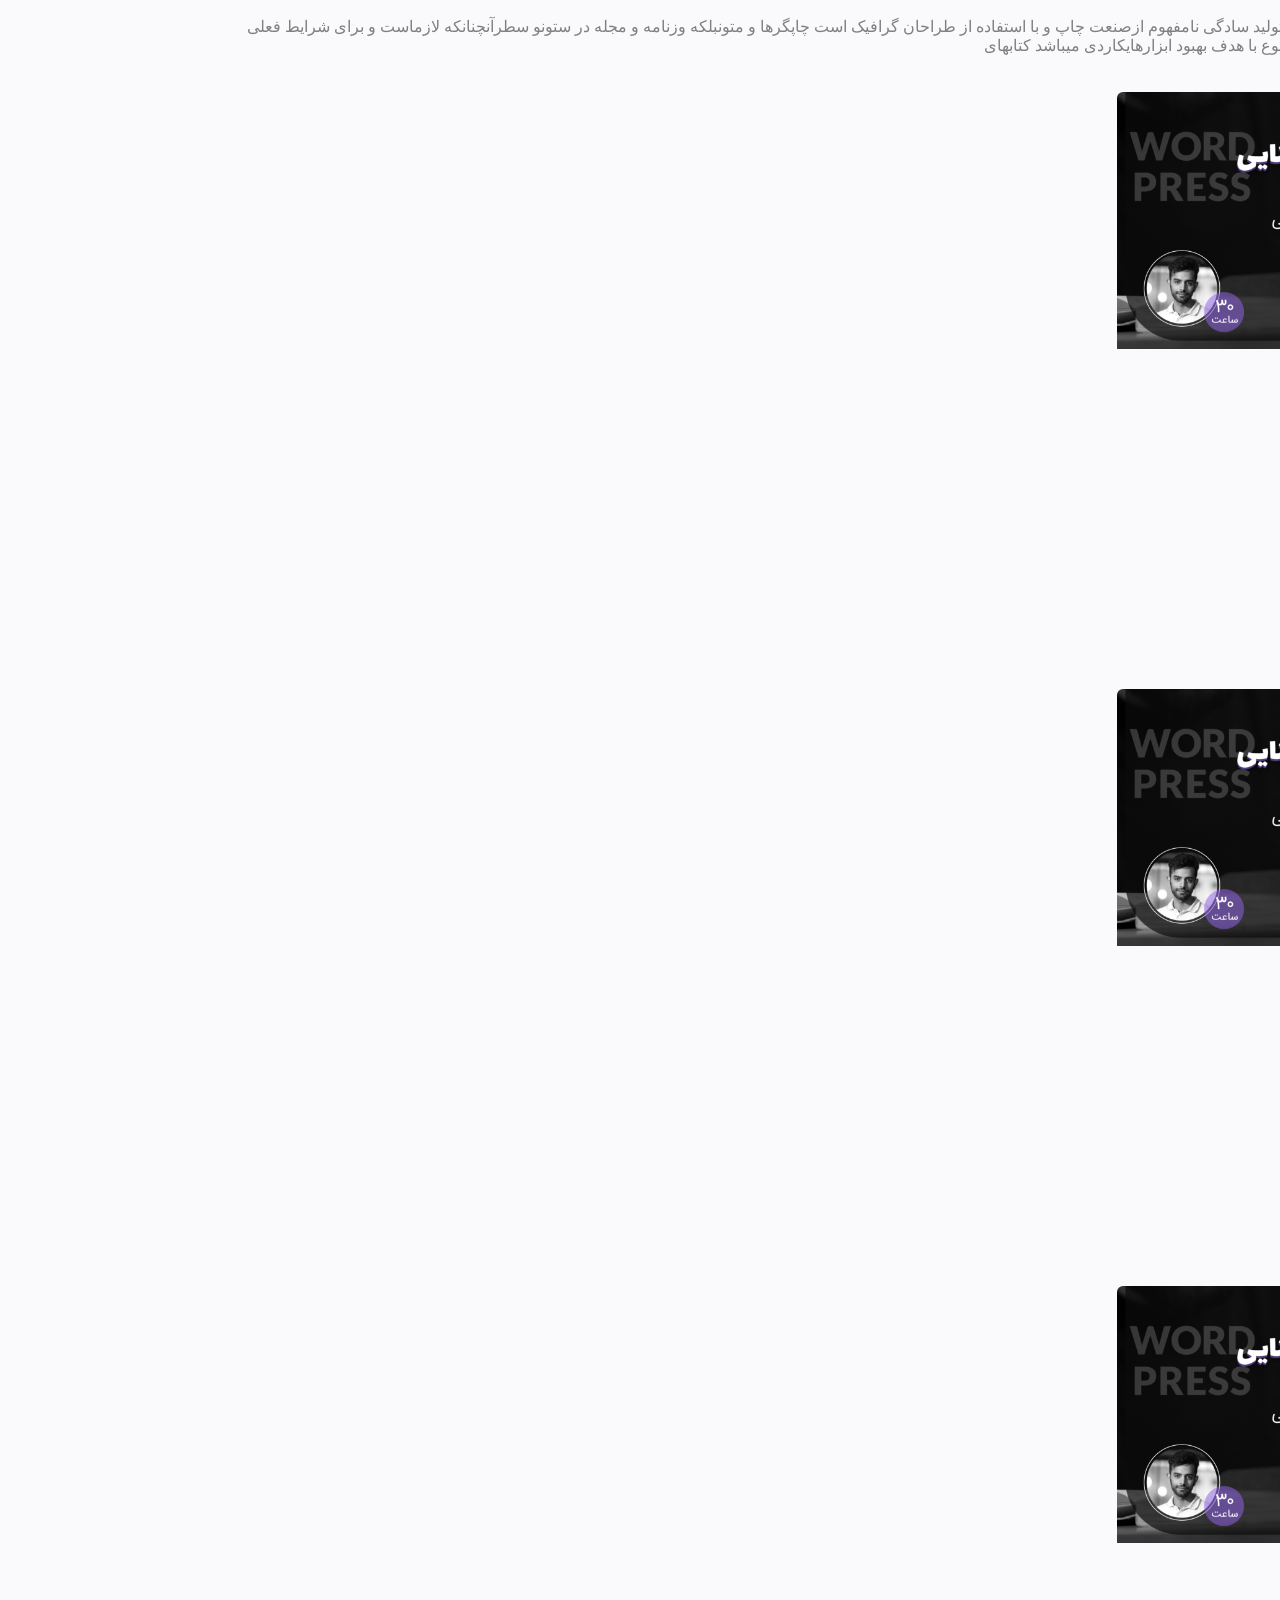
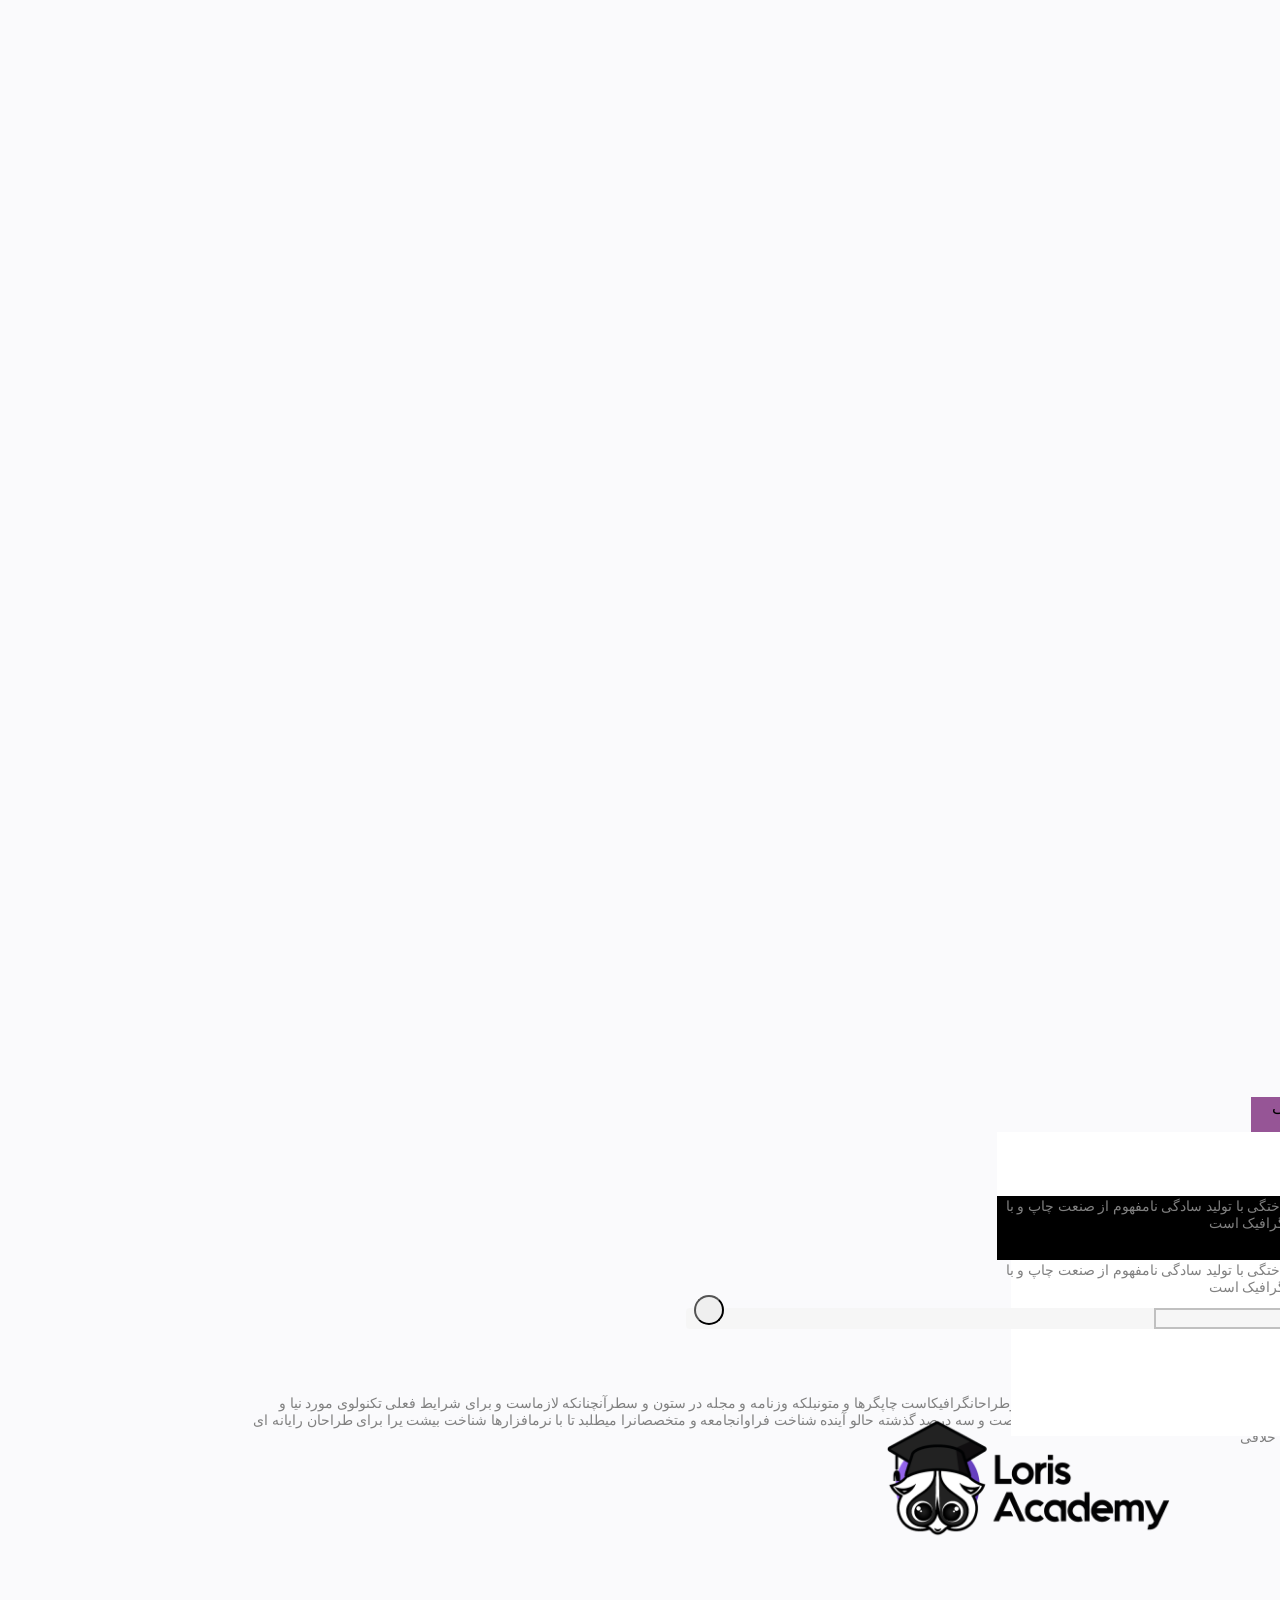
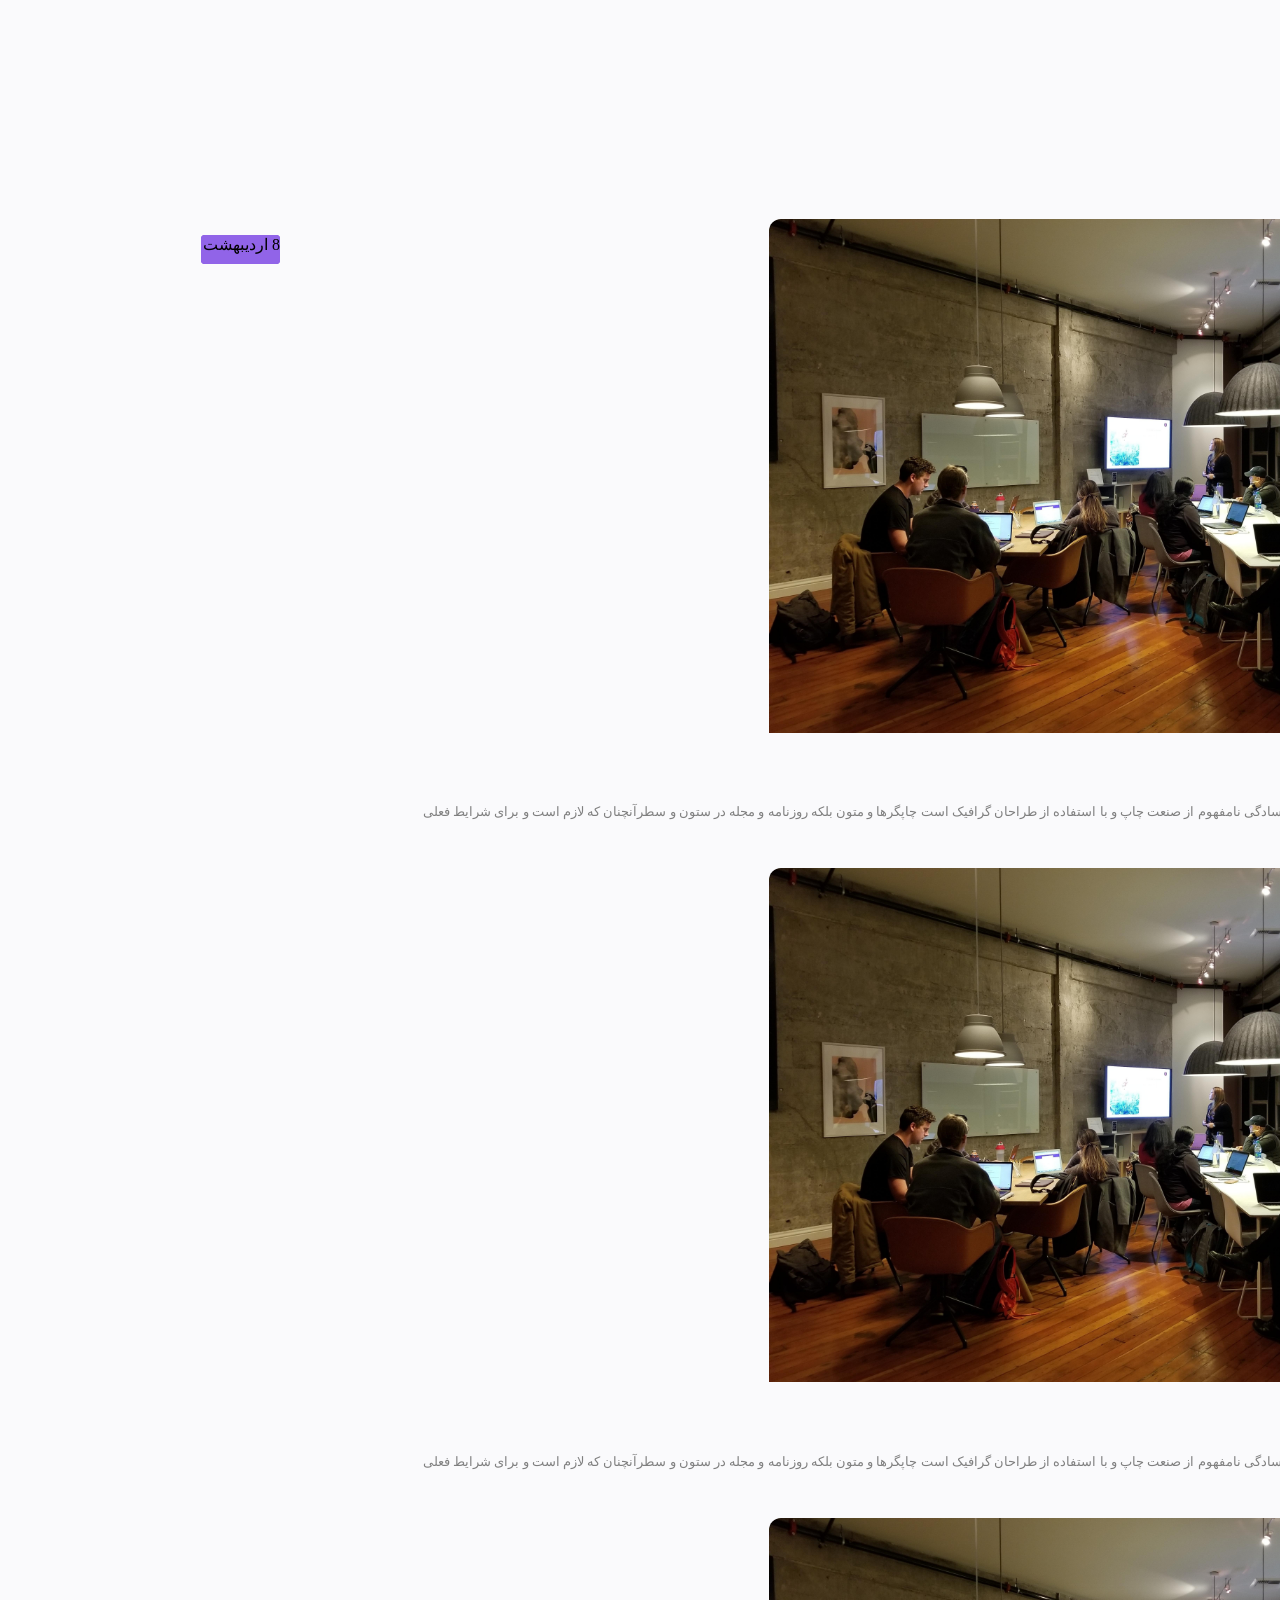
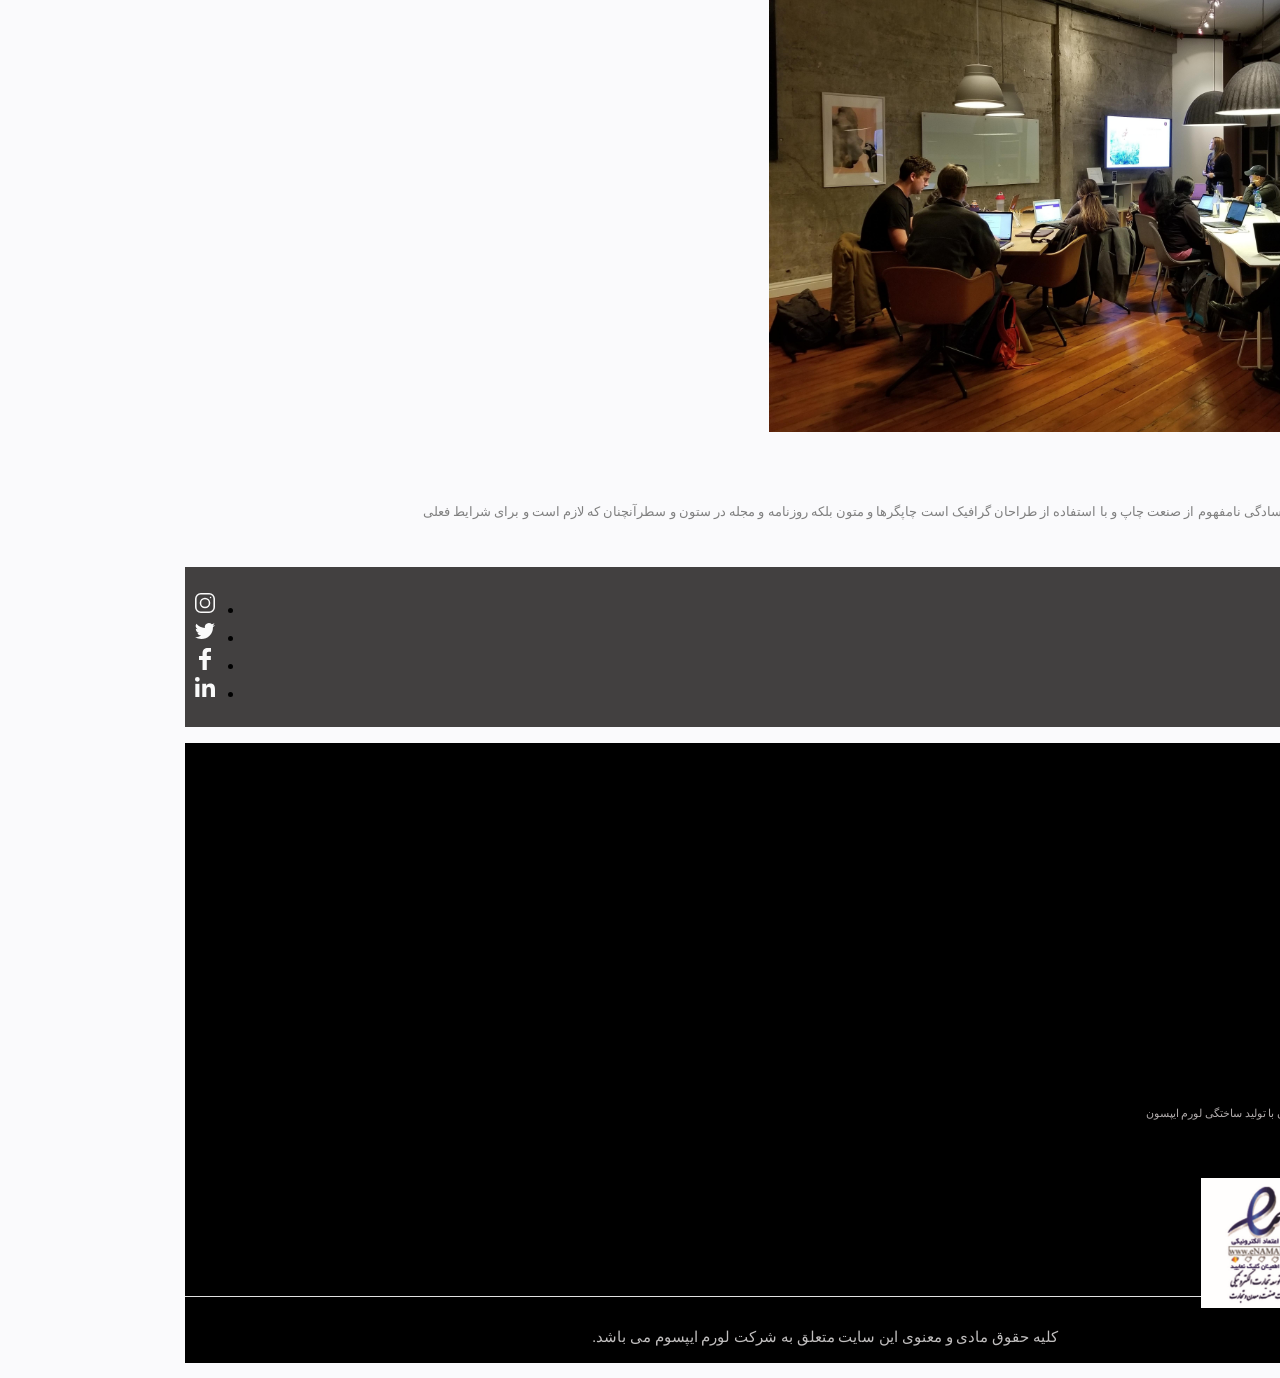
==== commit 6b365de0: "swiper button" ====
--- a/lorisproject.html
+++ b/lorisproject.html
@@ -114,9 +114,8 @@
     <div class="container">
 
 
-
         <div class="row ">
-            <div class="col-lg-6 " style="width:30% ;" >
+            <div class="col-lg-5 col-12 flex-column"  >
                 <h6>رشته ها</h6>
                 <h4>آشنایی با رشته ها</h4>
                 <p>لورم ایپسوم متن ساختگی با تولید سادگی نامفهوم از صنعت چاپ، و با استفاده از طراحان
@@ -130,13 +129,13 @@
                     گذشته حال و آینده، شناخت
                     فراوان </p>
                 <div class="swiper-btns-boxs">
-                    <div class="swiper-button-prev"></div>
-                    <div class="swiper-button-next"></div>
-
-                </div>
-            </div>
-
-            <div class="col-lg-6 swiper-overflow-container" style="width:70% ;">
+                    <div class="swiper-button-prev next1"></div>
+                    <div class="swiper-button-next prev1"></div>
+
+                </div>
+            </div>
+
+            <div class="col-lg-7 col-12 swiper-overflow-container flex-column" >
                 <div class="swiper-container swiper swiper-init">
                     <div class="swiper-wrapper d-flex">
                         <div class="swiper-slide">
@@ -157,9 +156,6 @@
                                     </div>
                                 </div>
                             </div>
-
-
-
                         </div>
                         <div class="swiper-slide">
 
@@ -179,13 +175,8 @@
                                     </div>
                                 </div>
                             </div>
-
-
-
                         </div>
                         <div class="swiper-slide">
-
-
                             <div class="col-lg-3 col-sm-12 ">
                                 <div class="card mt-sm-4">
                                     <img src="img/Picture2.svg" style="width: 50px;" class="mt-3 mx-2">
@@ -201,17 +192,11 @@
                                     </div>
                                 </div>
                             </div>
-
-
-
-                        </div>
-                    </div>
-                </div>
-            </div>
-
-
-        </div>
-
+                        </div>
+                    </div>
+                </div>
+            </div>
+        </div>
     </div>
     <!-----------------------------Courses top section----------------------------->
     <section>
@@ -380,10 +365,6 @@
             </div>
         </div>
     </section>
-
-
-
-
     <!-----------------------Karamuzi(Internship)-------------------------->
     <section class="mx-5">
         <div class="row">
@@ -490,7 +471,7 @@
         </div>
     </div>
 
-    <!------------------------boxes(loris academy)------------(gx-md-3 and mt-sm-3 are not working in some screen sizes!)------------------->
+    <!----------boxes(loris academy)------------(gx-md-3 and mt-sm-3 are not working in some screen sizes!)---->
     <section>
         <div class="text-center my-5 ">
             <small style="color:gray ;">لوریس</small>
--- a/css/loris.css
+++ b/css/loris.css
@@ -58,7 +58,21 @@
 .swiper-btns-boxs{
     position: relative;
     top:10%!important;
-
+    width: 8rem;
+
+}
+.next1,.prev1{
+    width: 4em;
+    height: 4em;
+    display: inline-block;
+    border: 1px rgb(230, 223, 223) solid;
+    background-color: #c9c0c0;
+    color: #EFEFEF!important;
+    border-radius: 3px;
+    --swiper-navigation-size:2.5em;
+}
+.next1:hover,.prev1:hover{
+    background-color: #9164E8;
 }
 .info-links a{
     text-decoration: none;
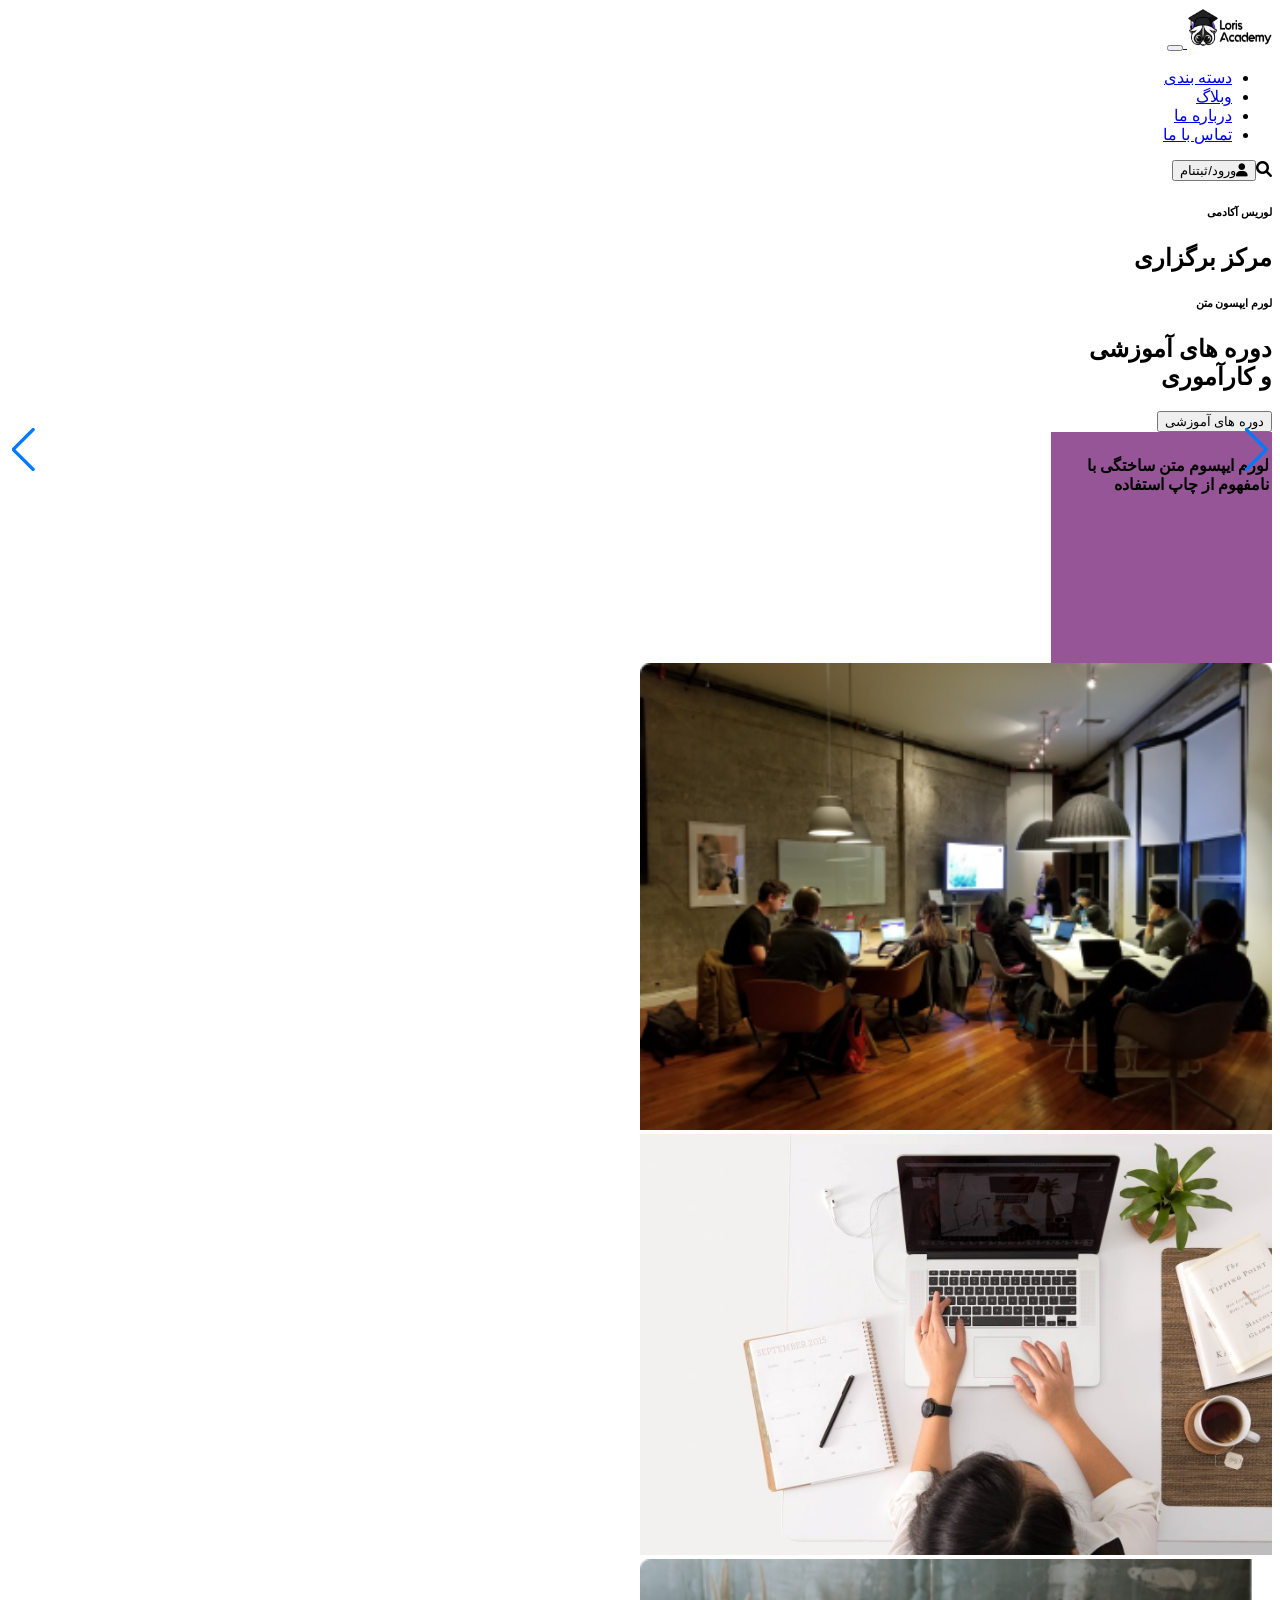
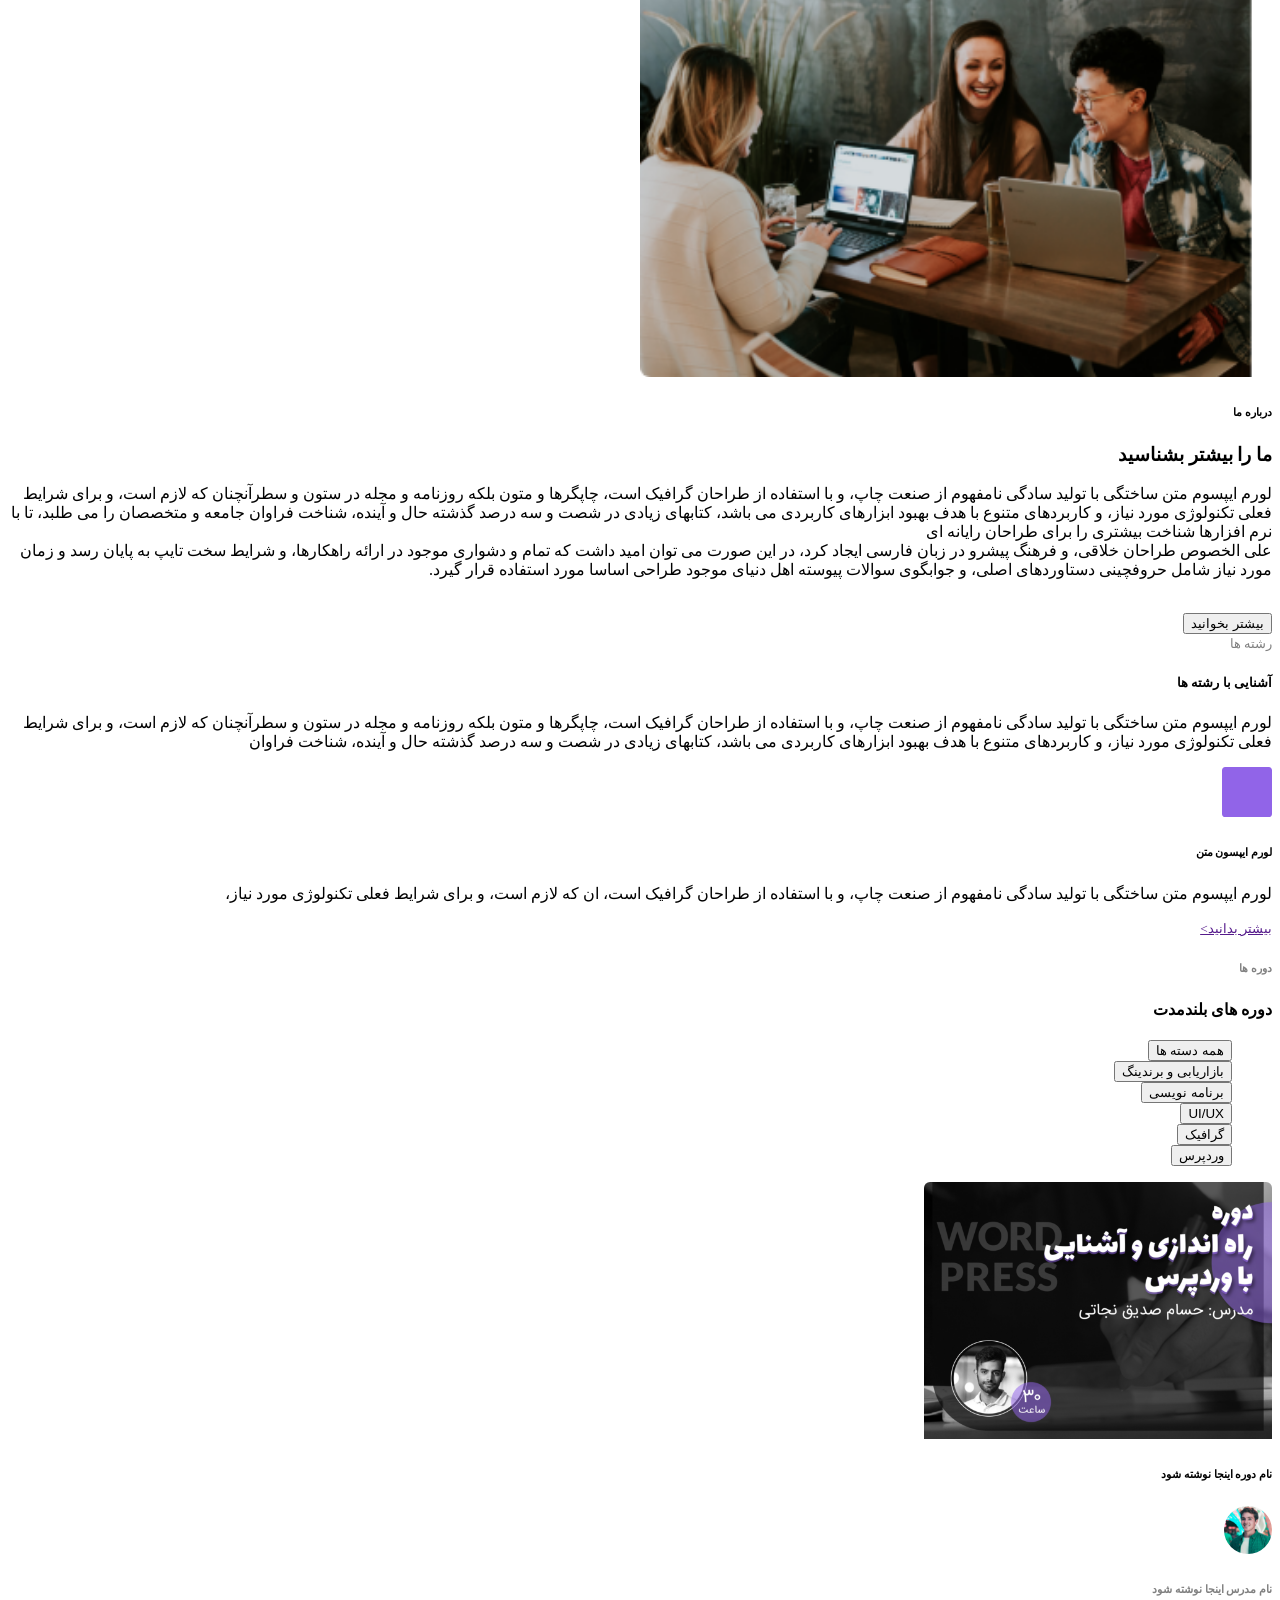
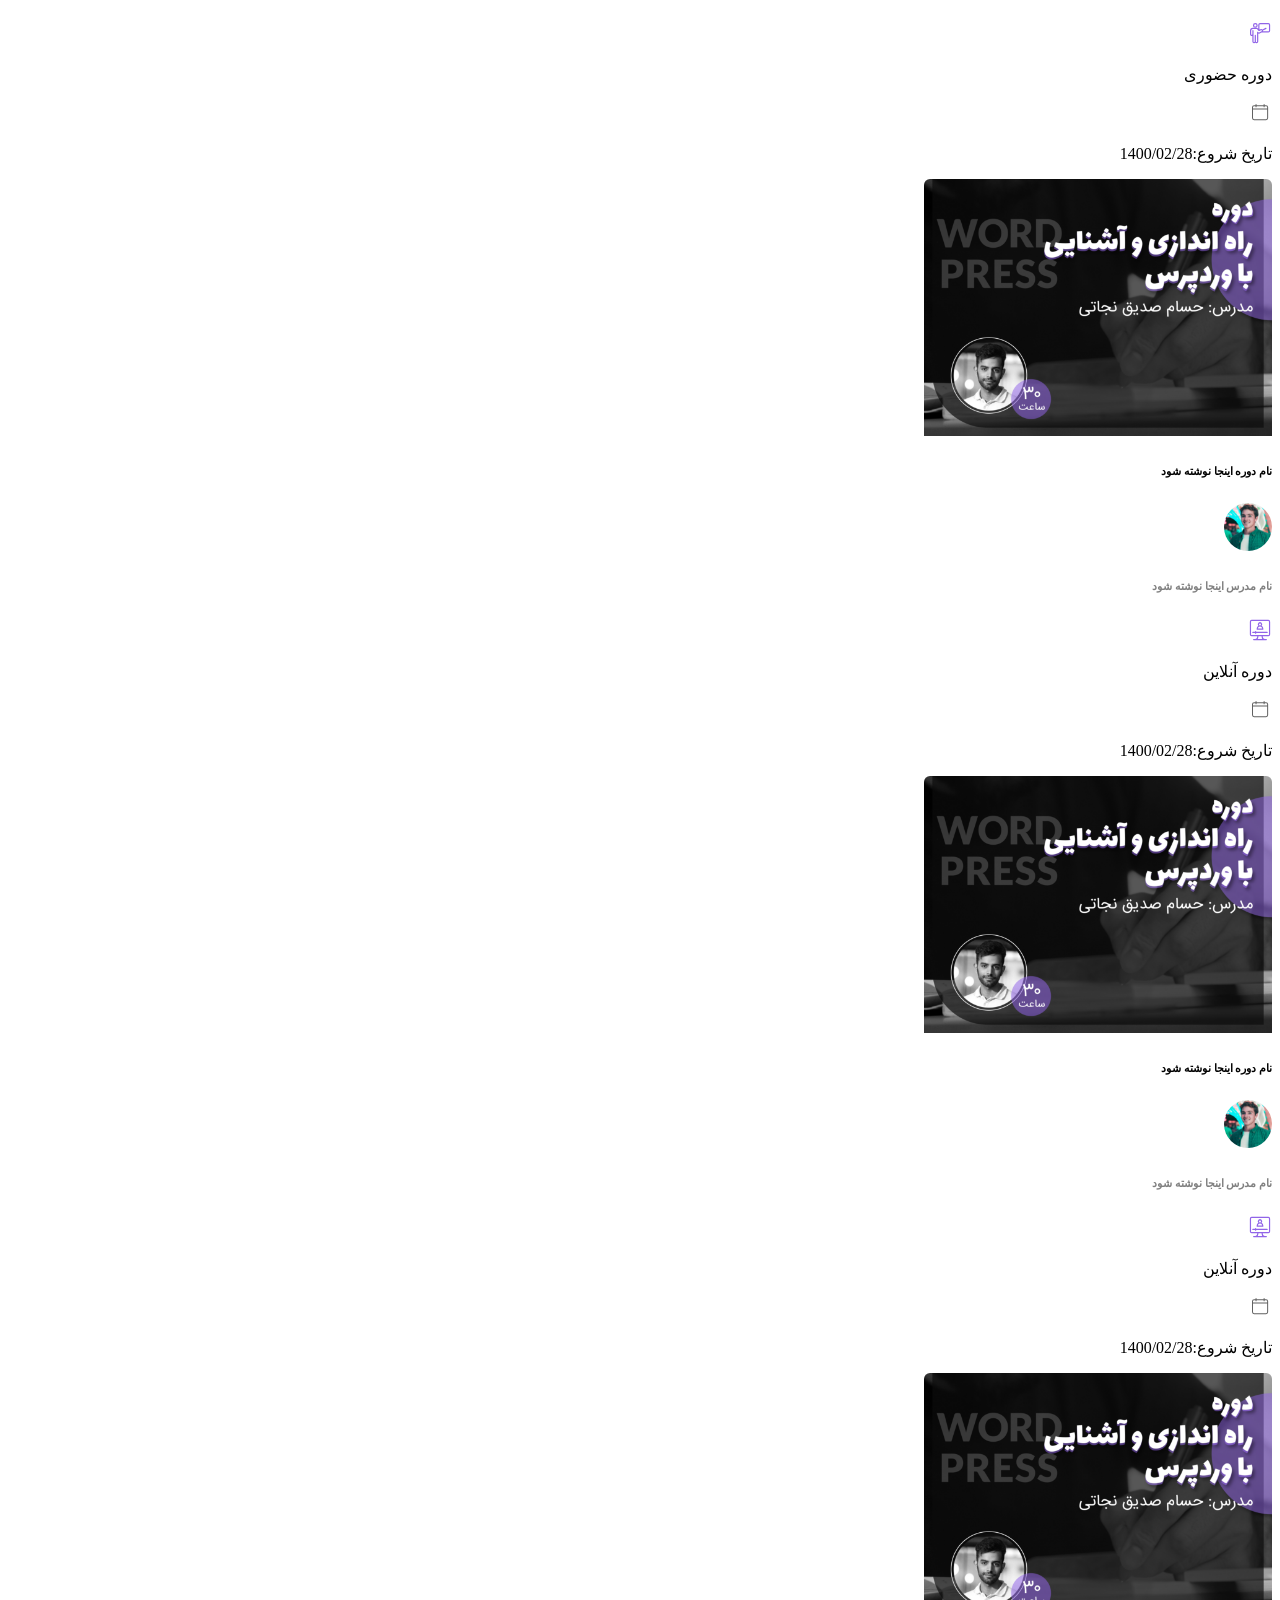
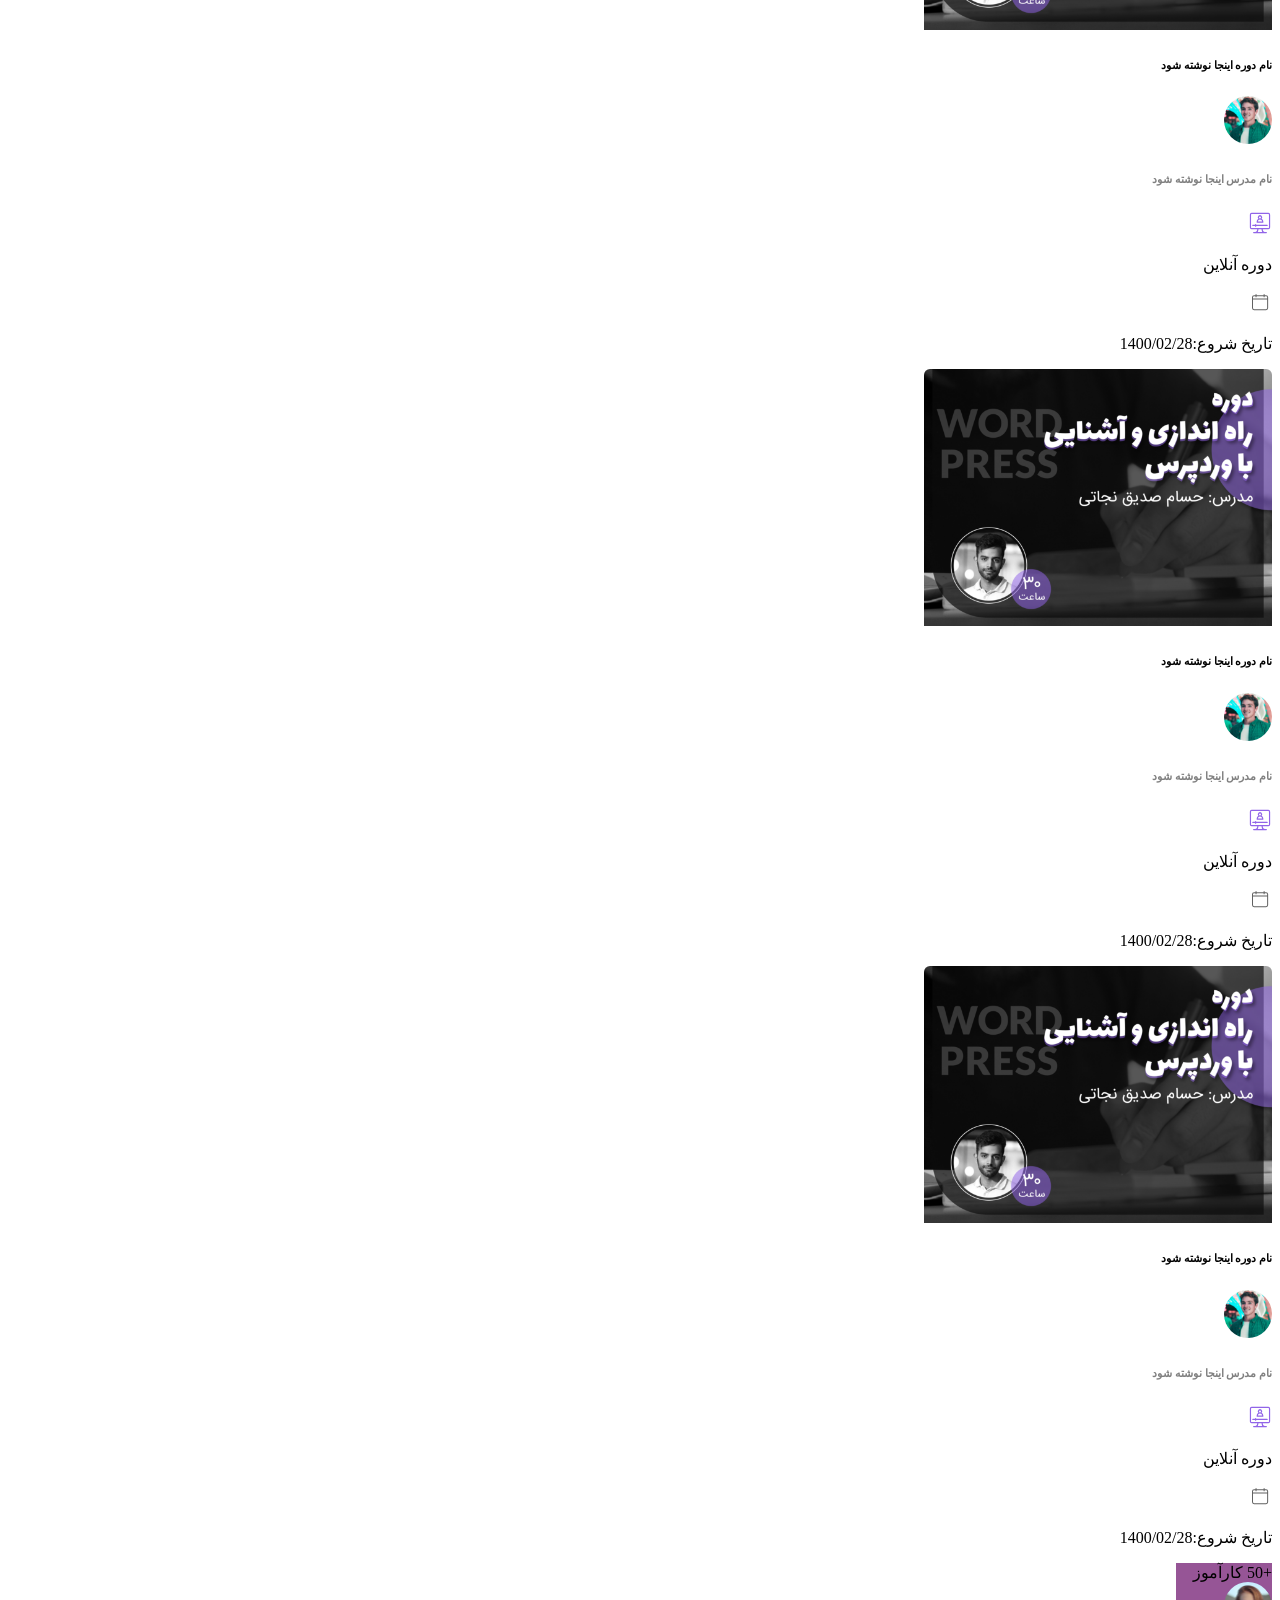
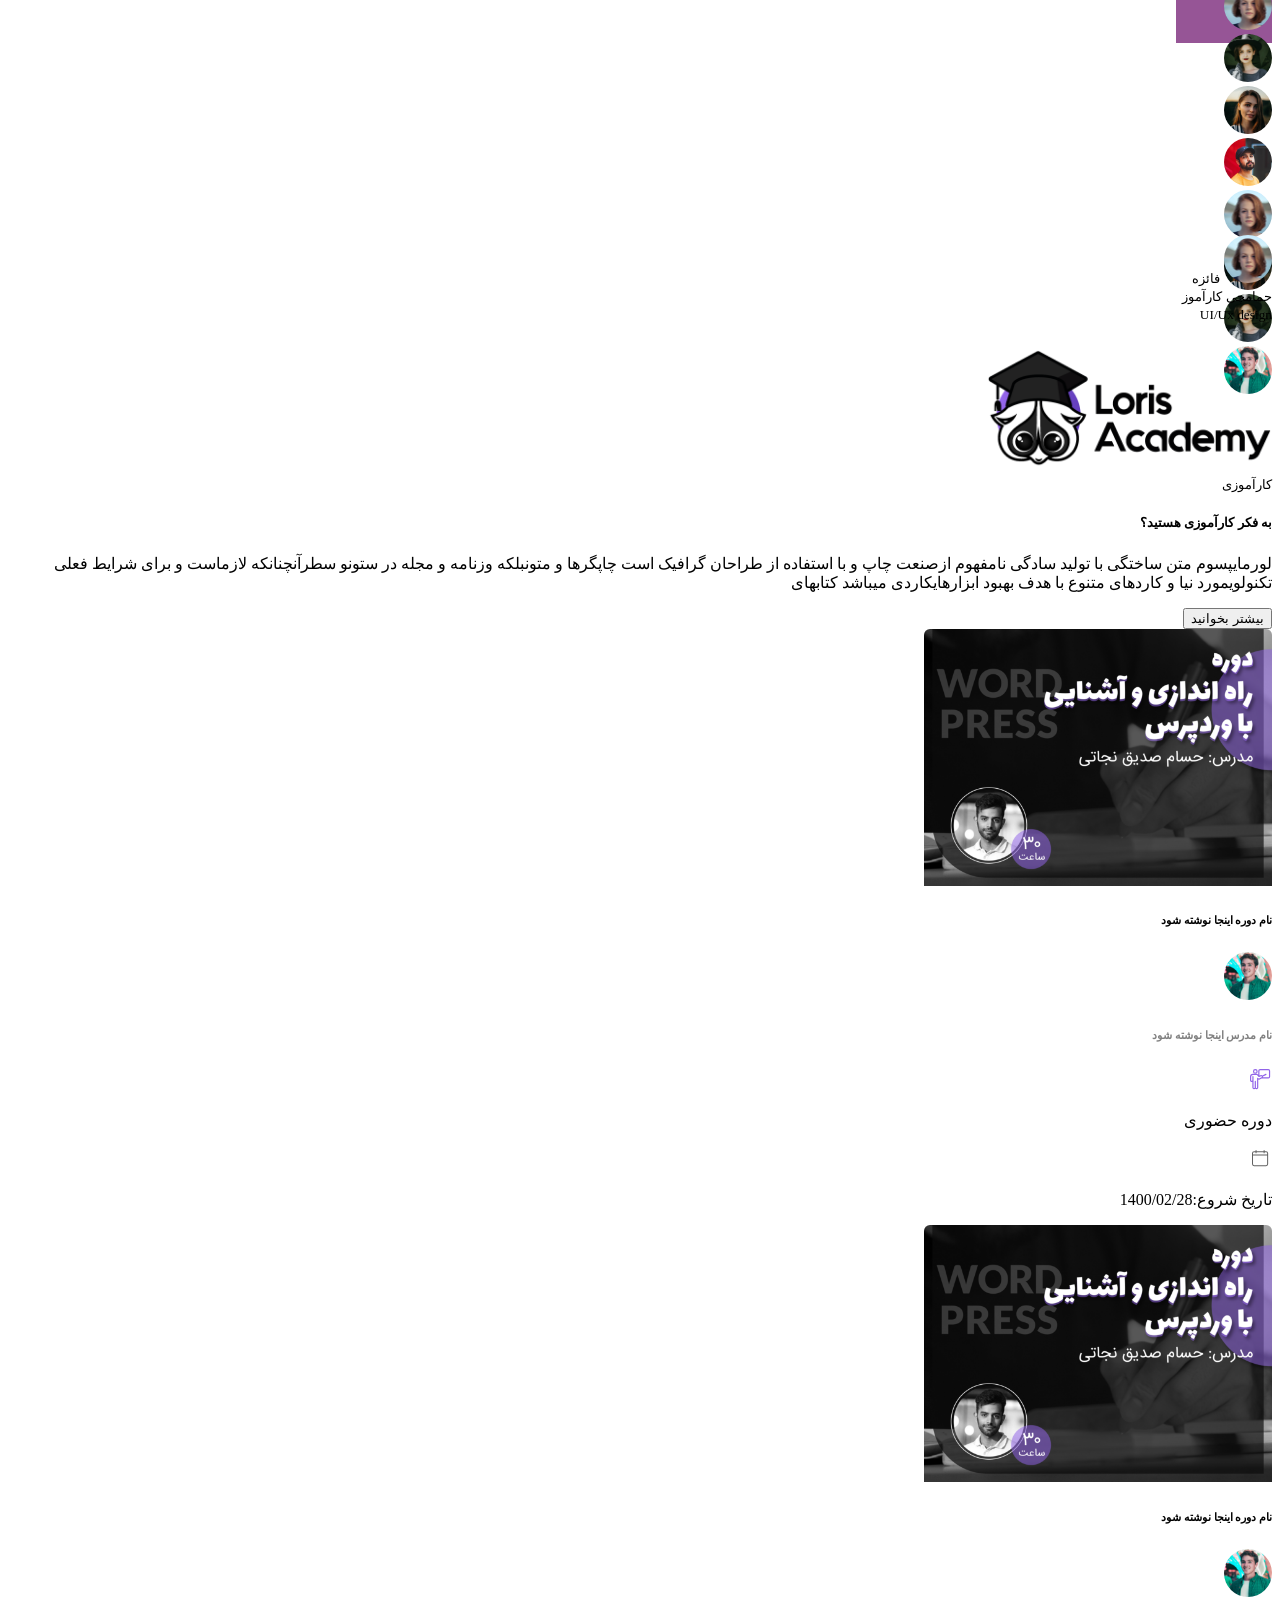
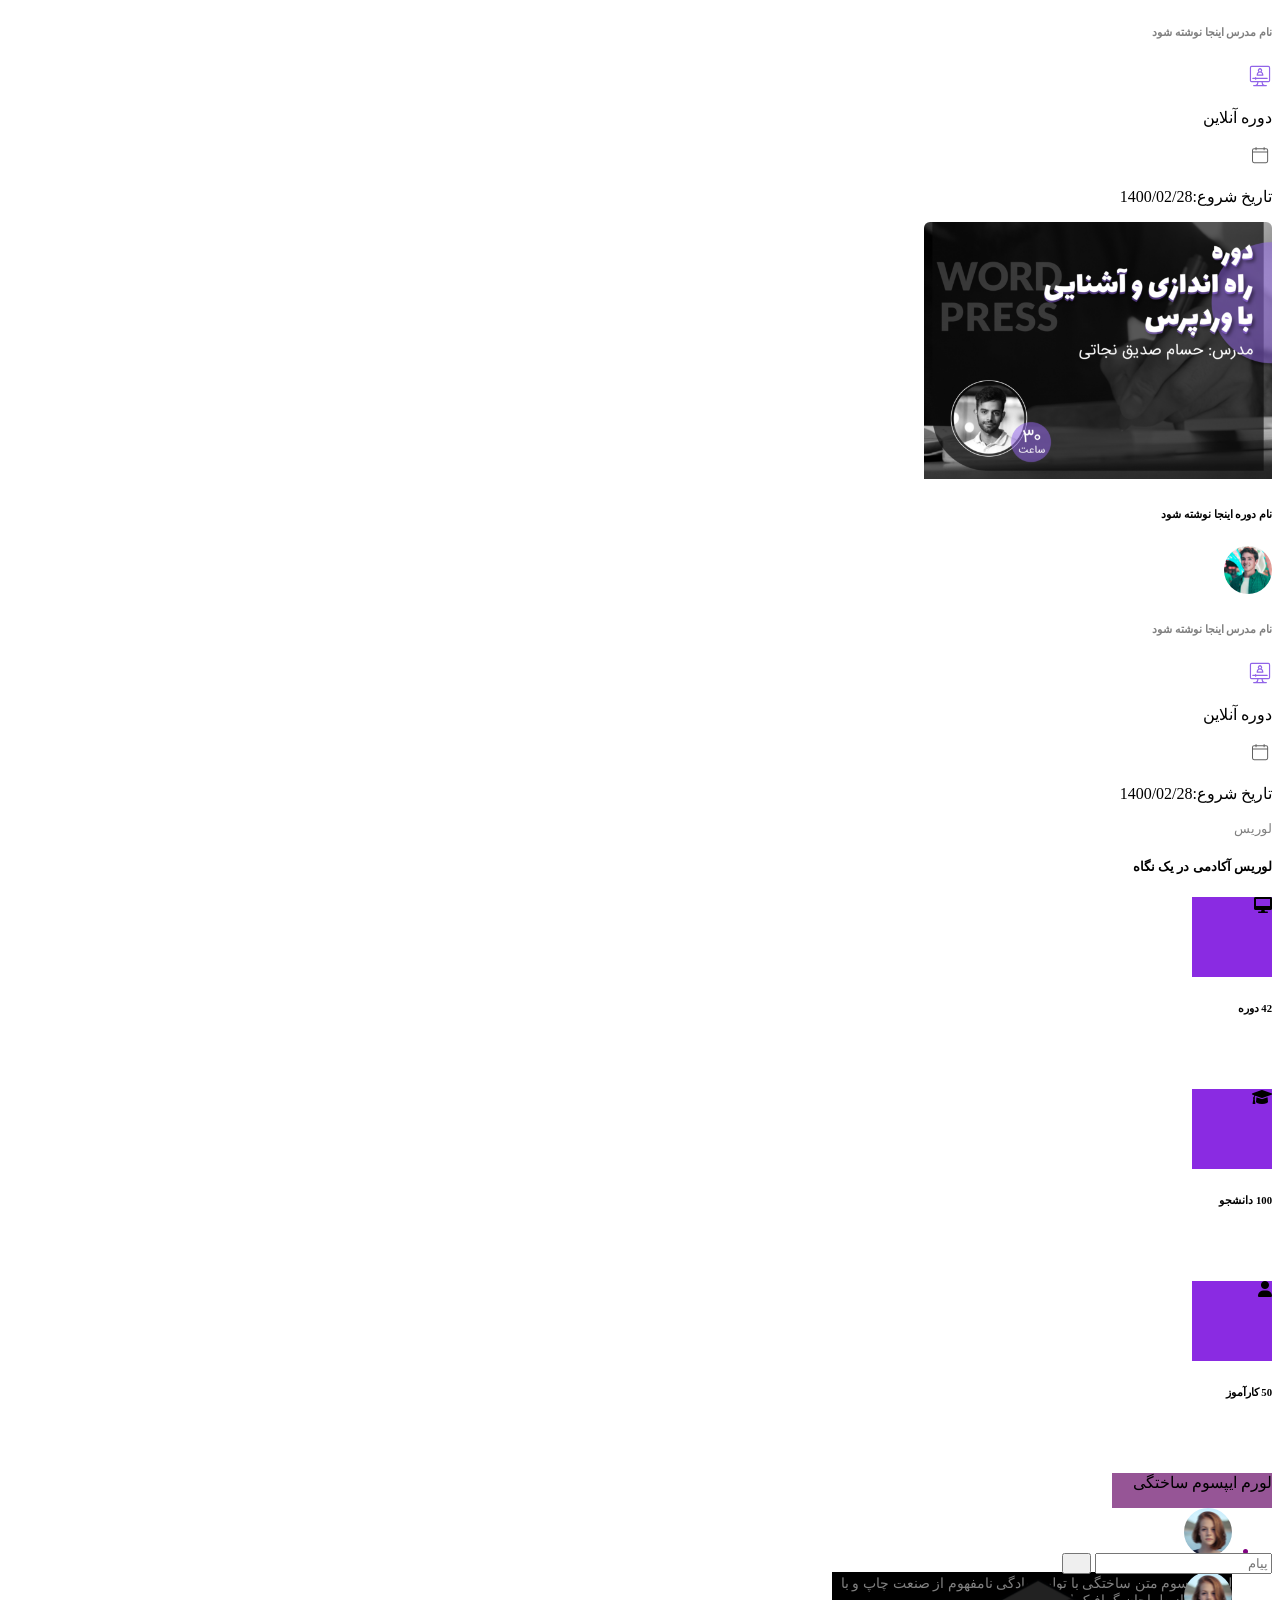
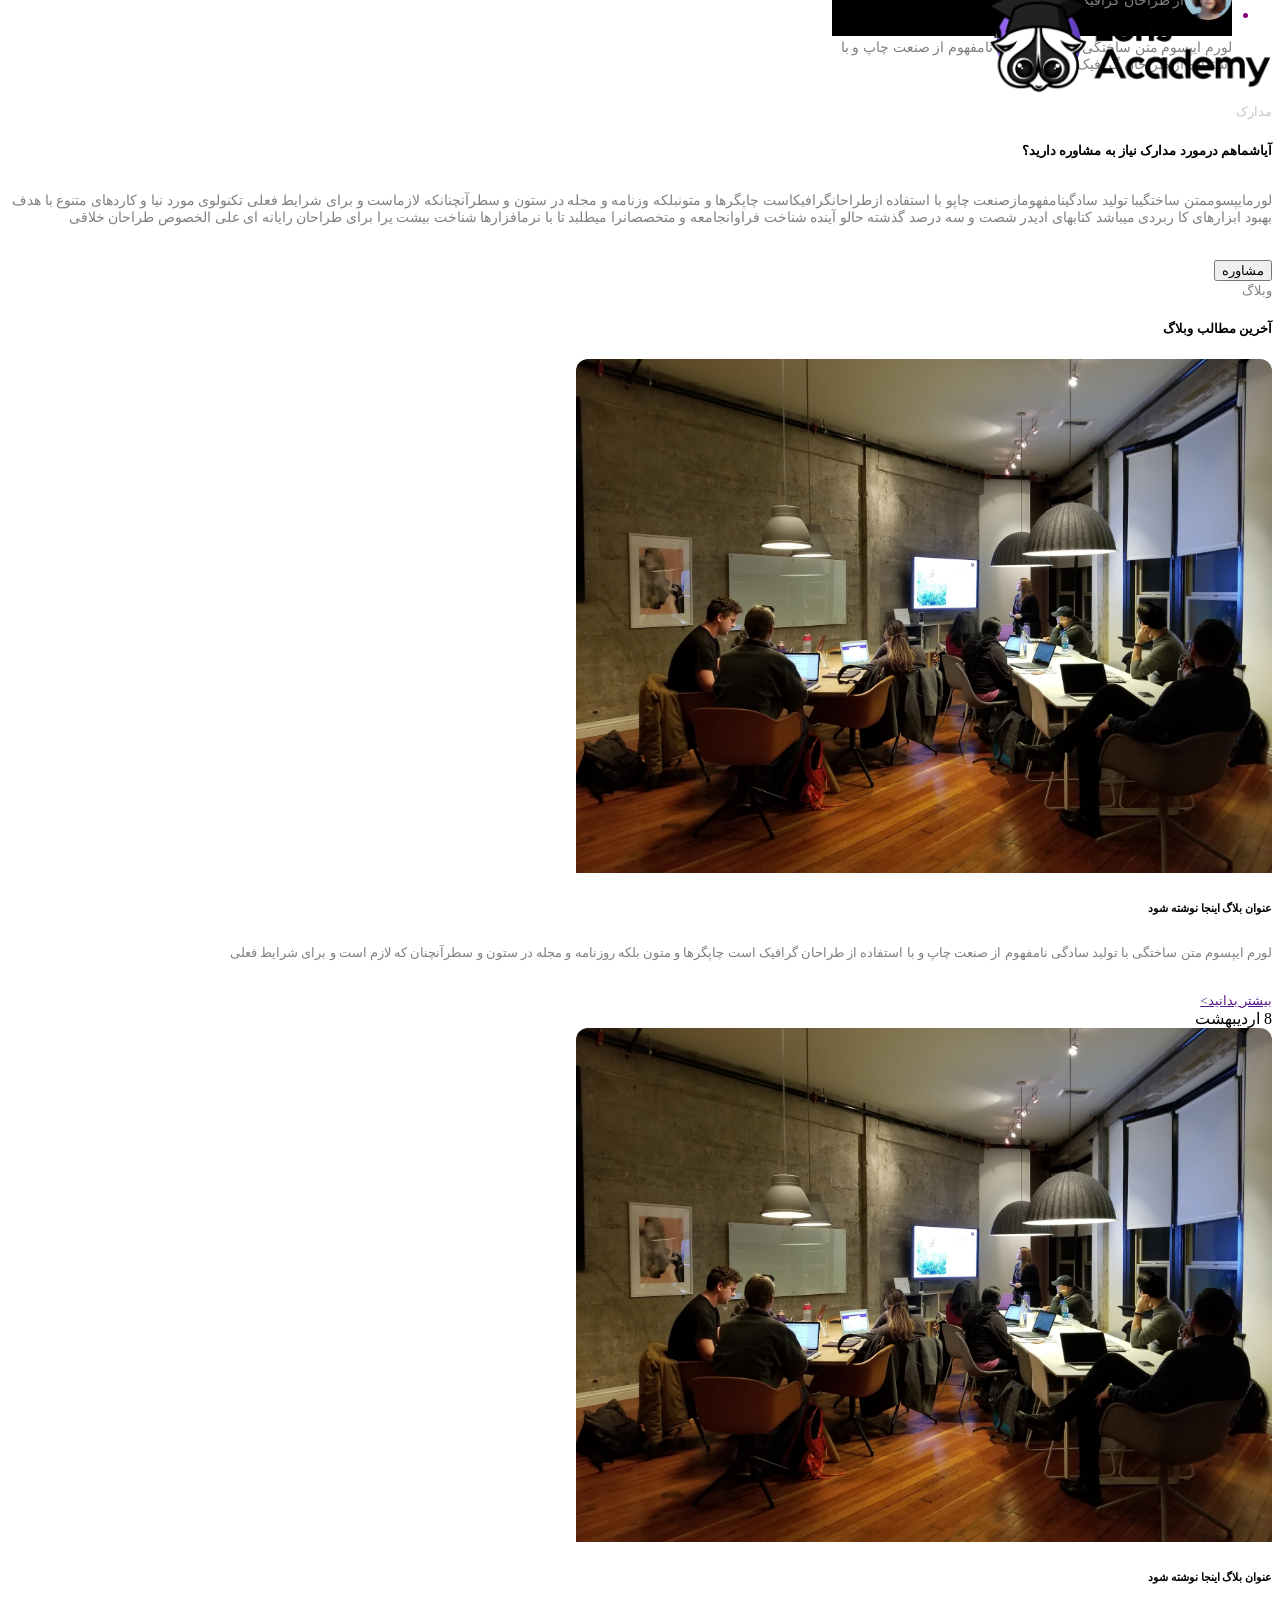
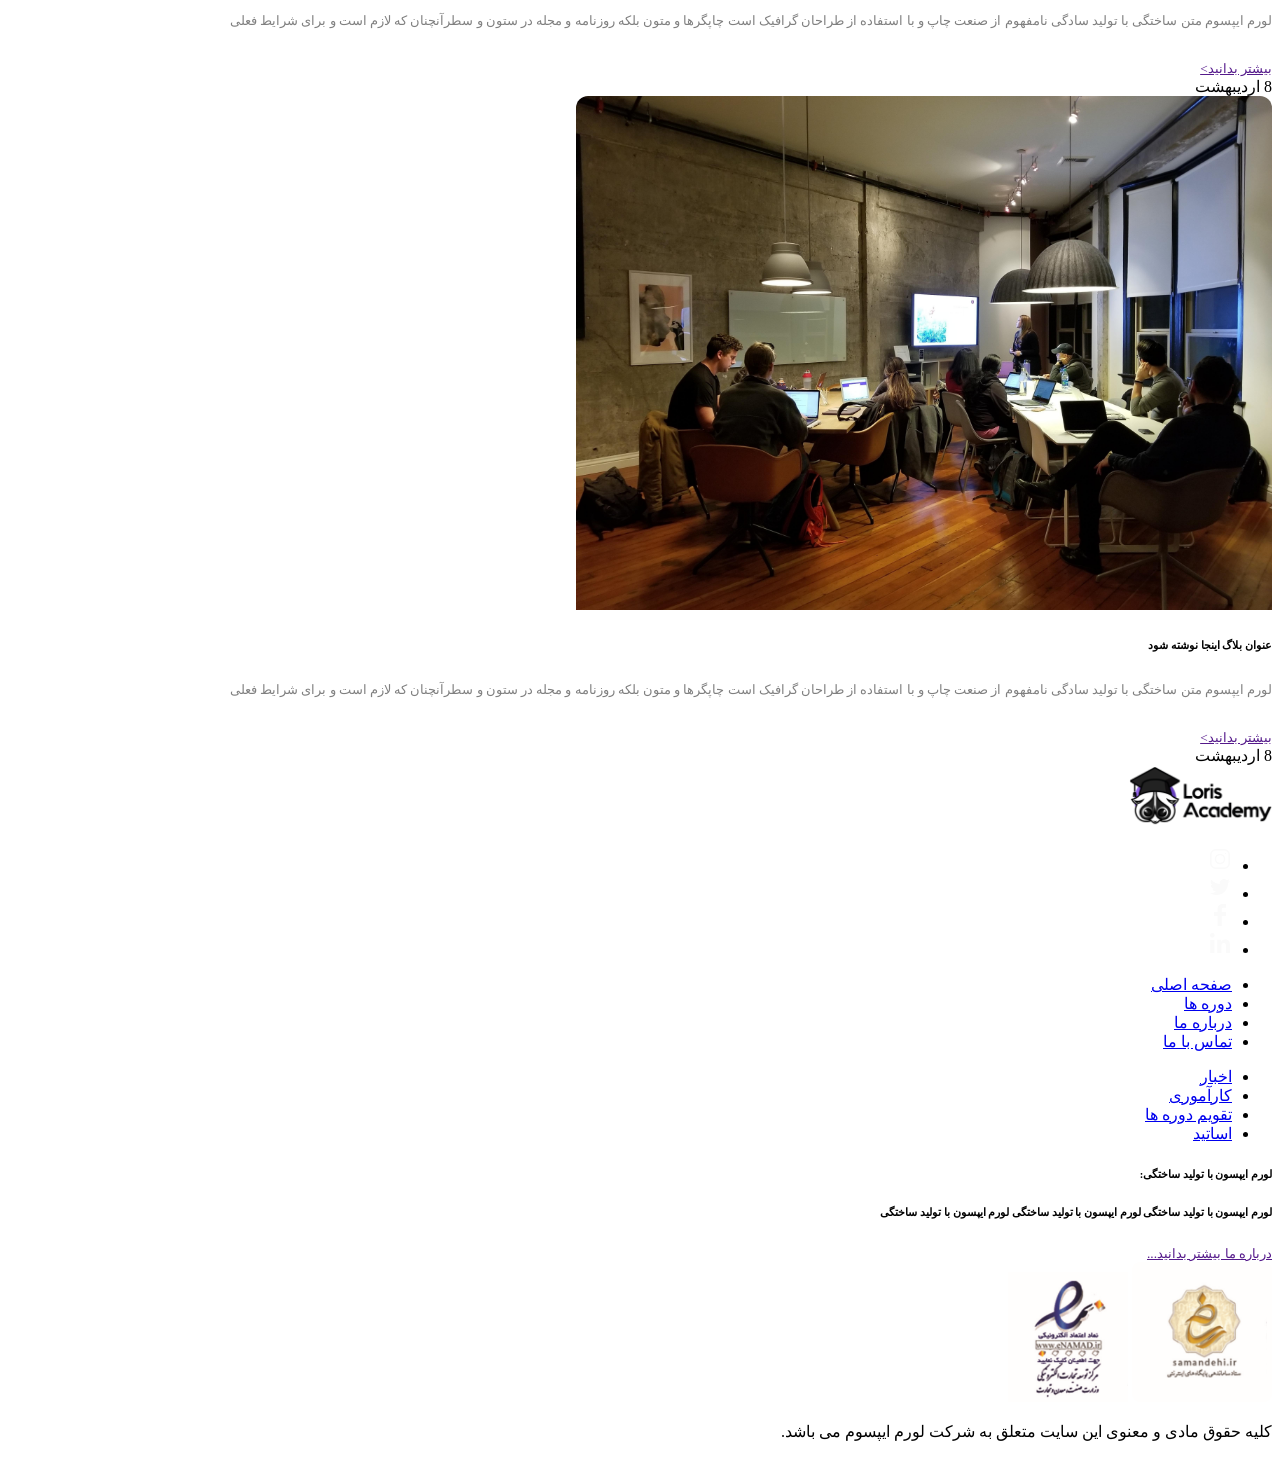
==== commit 1e256a52: "update" ====
--- a/lorisproject.html
+++ b/lorisproject.html
@@ -116,8 +116,8 @@
 
         <div class="row ">
             <div class="col-lg-5 col-12 flex-column"  >
-                <h6>رشته ها</h6>
-                <h4>آشنایی با رشته ها</h4>
+                <small style="color:gray ;">رشته ها</small>
+                <h5>آشنایی با رشته ها</h5>
                 <p>لورم ایپسوم متن ساختگی با تولید سادگی نامفهوم از صنعت چاپ، و با استفاده از طراحان
                     گرافیک
                     است،
@@ -530,7 +530,8 @@
     <section class="style">
         <div class="container  mx-3 ">
             <div class="row ">
-                <div class="col-lg-6 col-md-12 col-sm-12 lorem">
+                <div class="col-12 col-lg-6 align-items-center lorem">
+                
                     <div style="background-color:rgb(150, 85, 150) ; width:10em ; height: 5em;"
                         class="mt-2 mx-4 rounded text-white px-4 pt-2 mb-0 ">لورم ایپسوم ساختگی
 
@@ -573,7 +574,7 @@
                         <img src="img/Loris-Logo-03@2x.png">
                     </div>
                 </div>
-                <div class="col-lg-6 col-md-12 col-sm-12 my-5 madarek">
+                <div class="col-12 col-lg-6  my-5 madarek">
                     <small style="color:rgb(202, 198, 198) ;">مدارک</small>
                     <h5 class="mt-2">آیاشماهم درمورد مدارک نیاز به مشاوره دارید؟</h5>
                     <h6 style="color:gray ; font-size:0.9em;font-weight:400;" class="mt-4">لورمایپسوممتن ساختگیبا
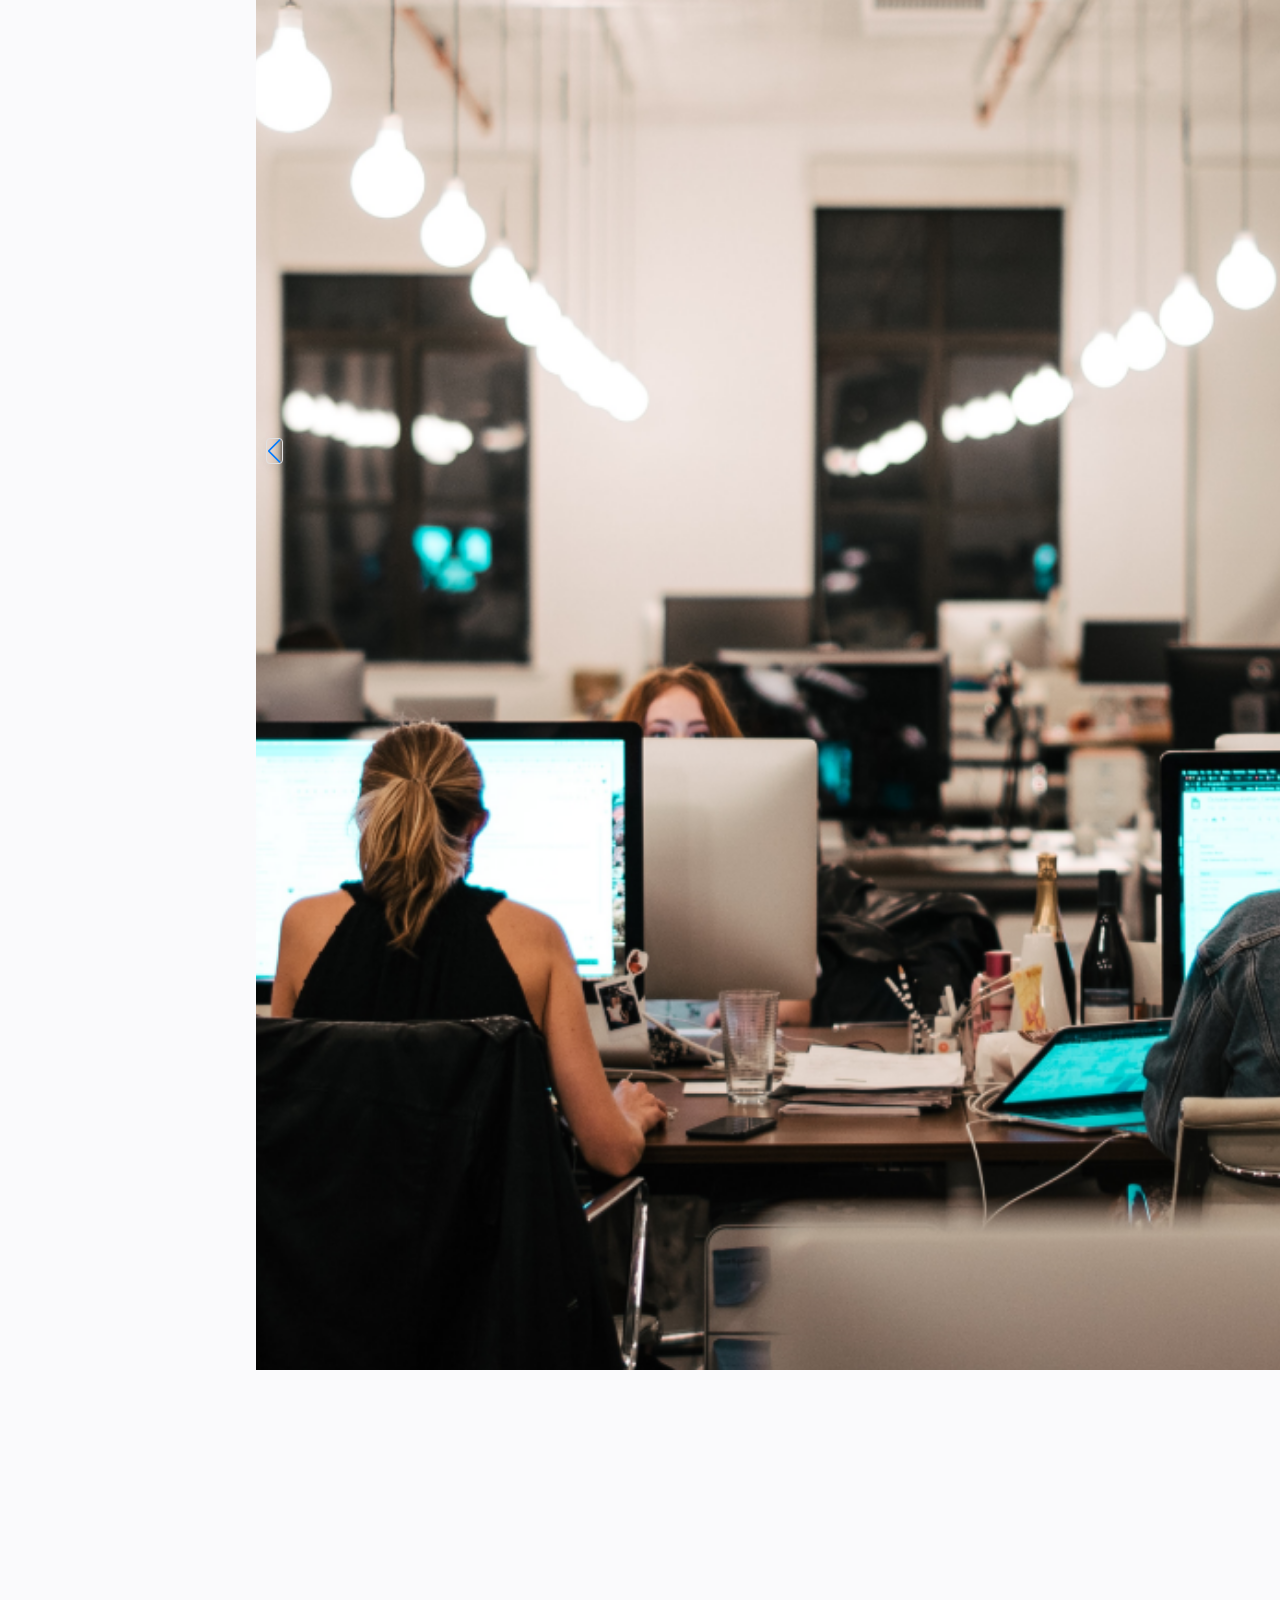
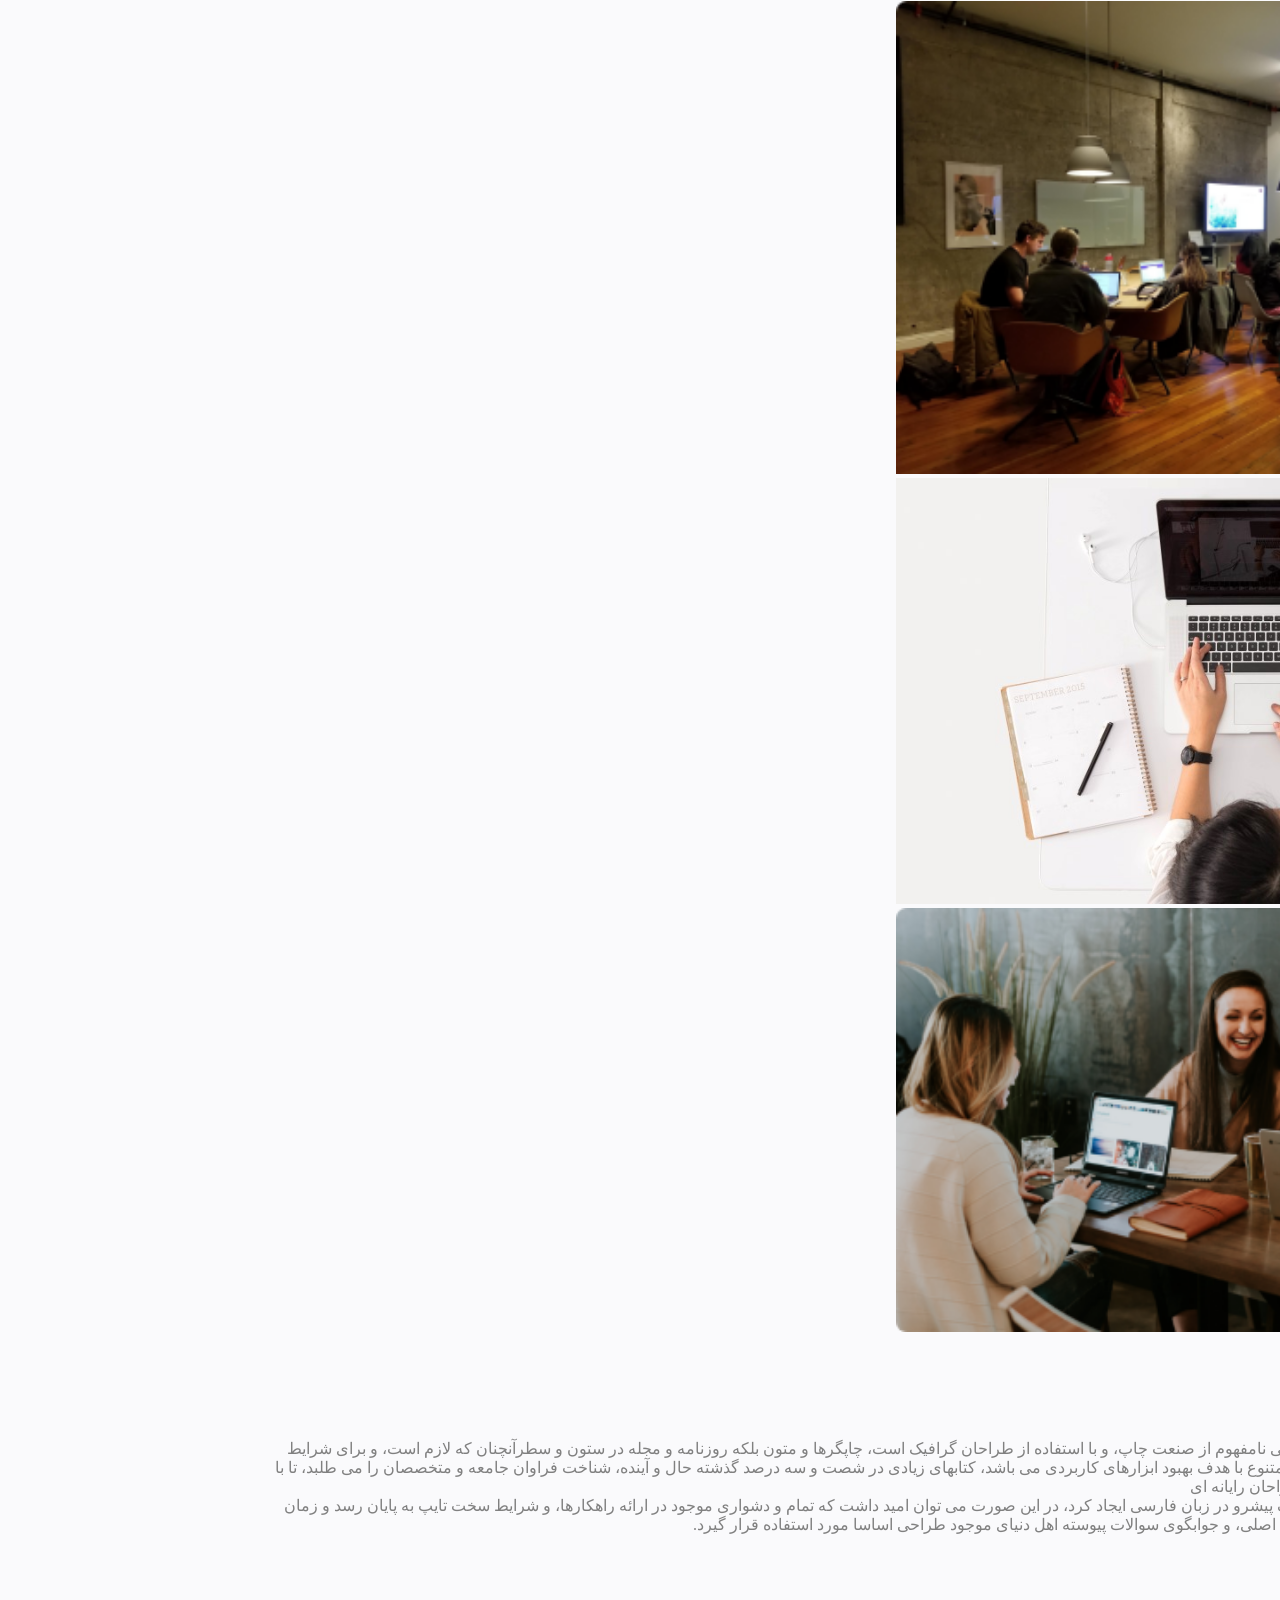
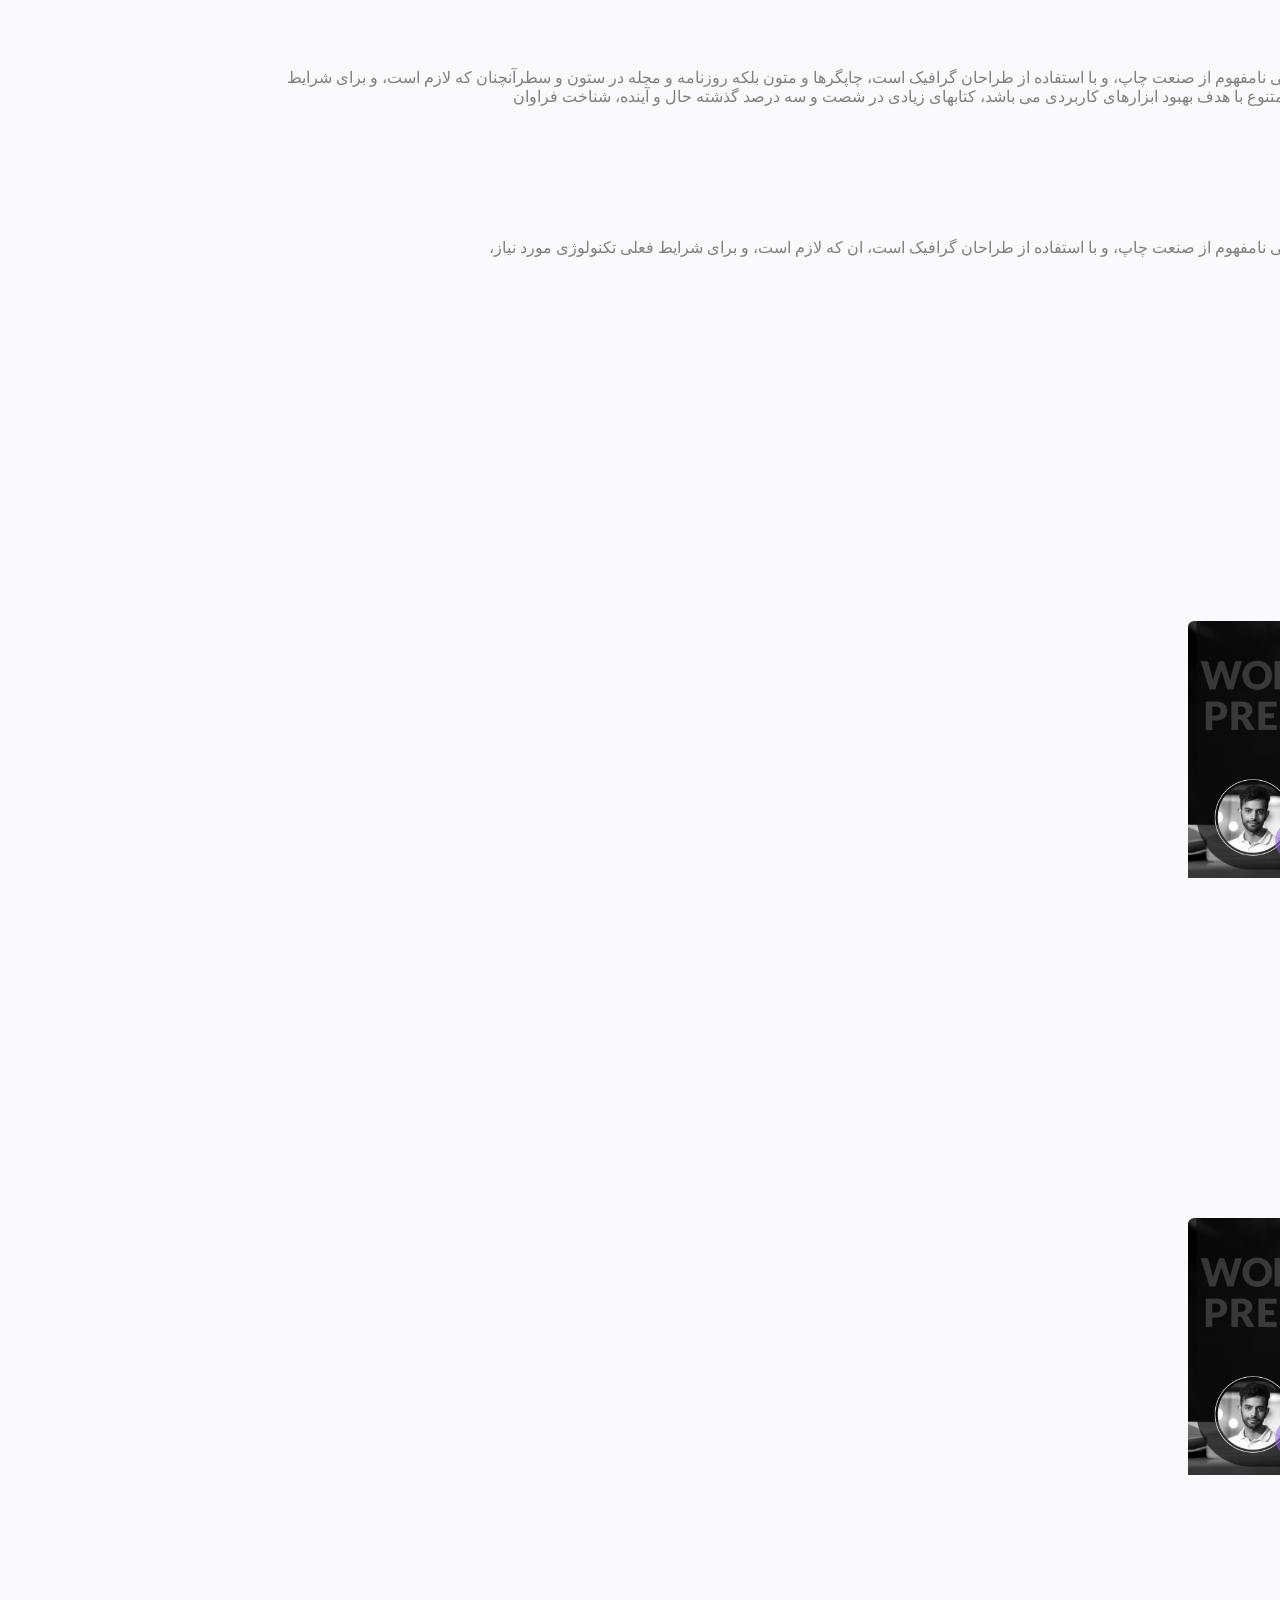
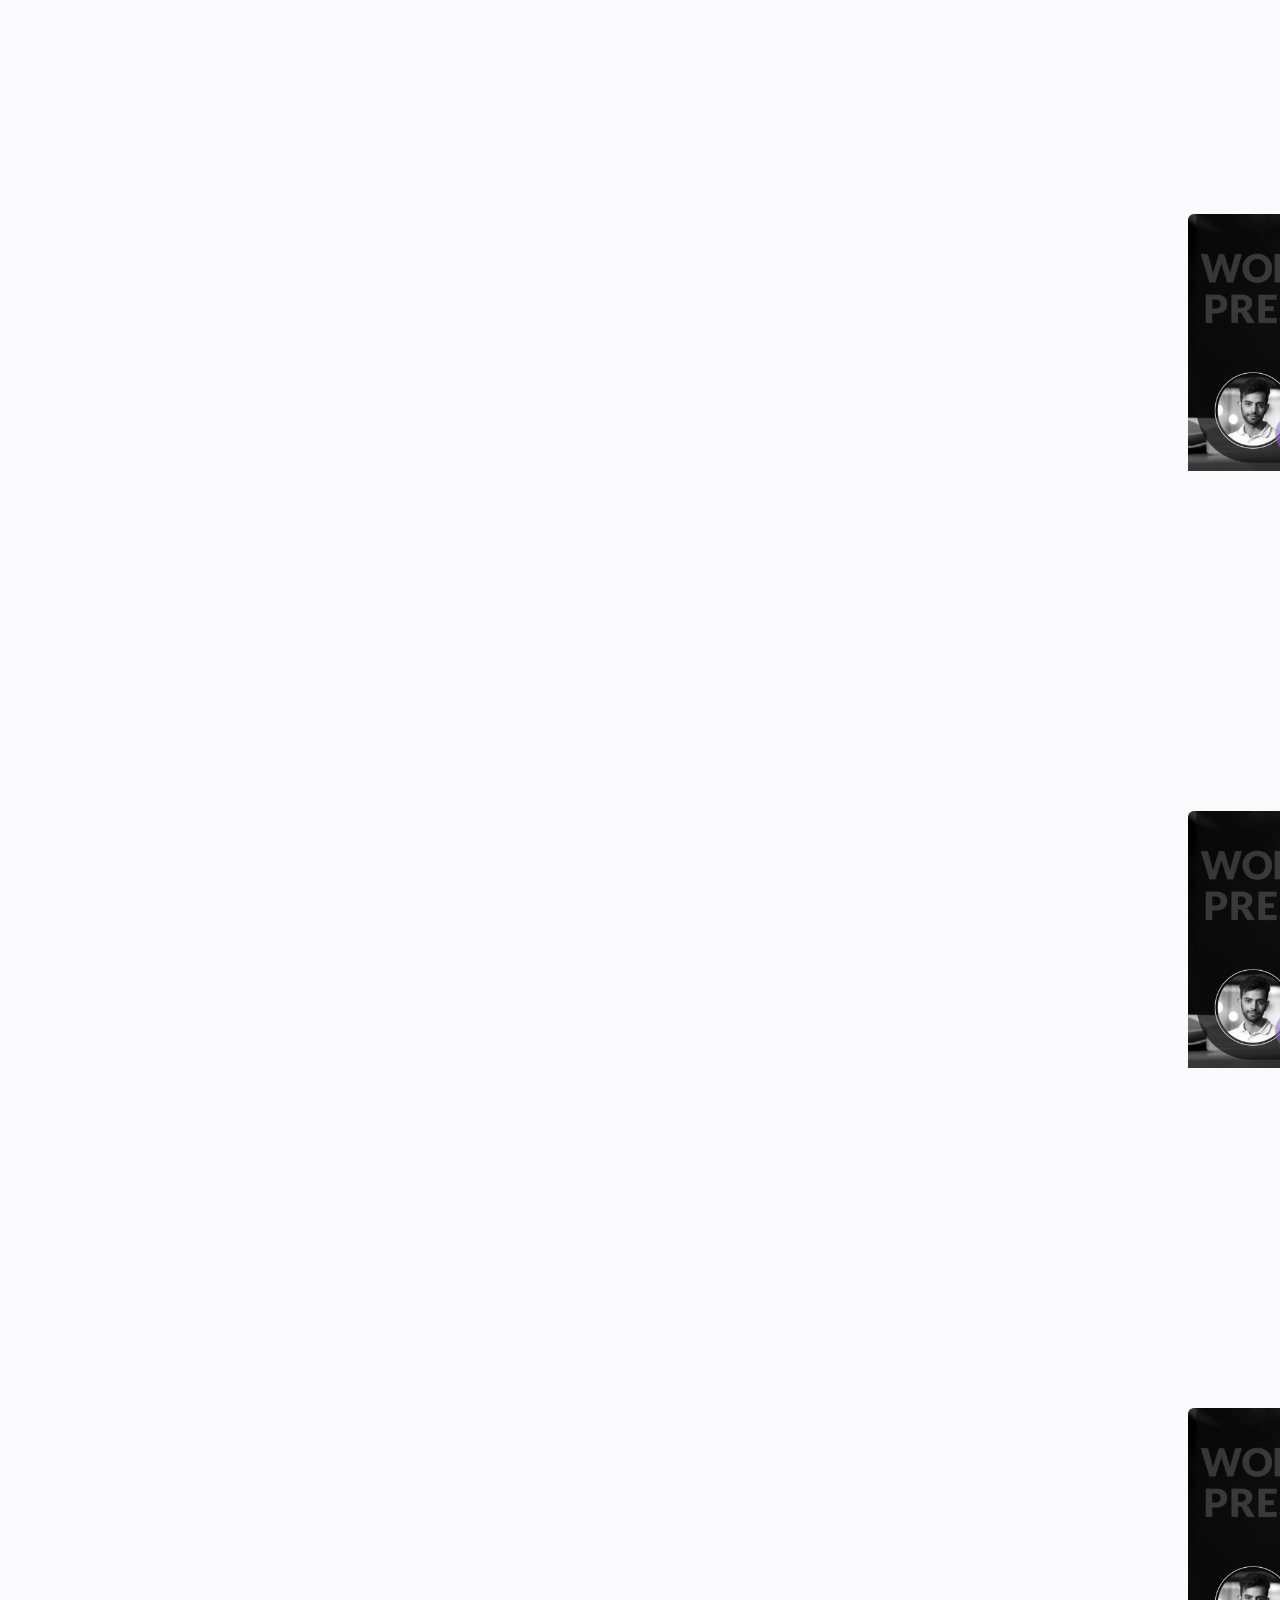
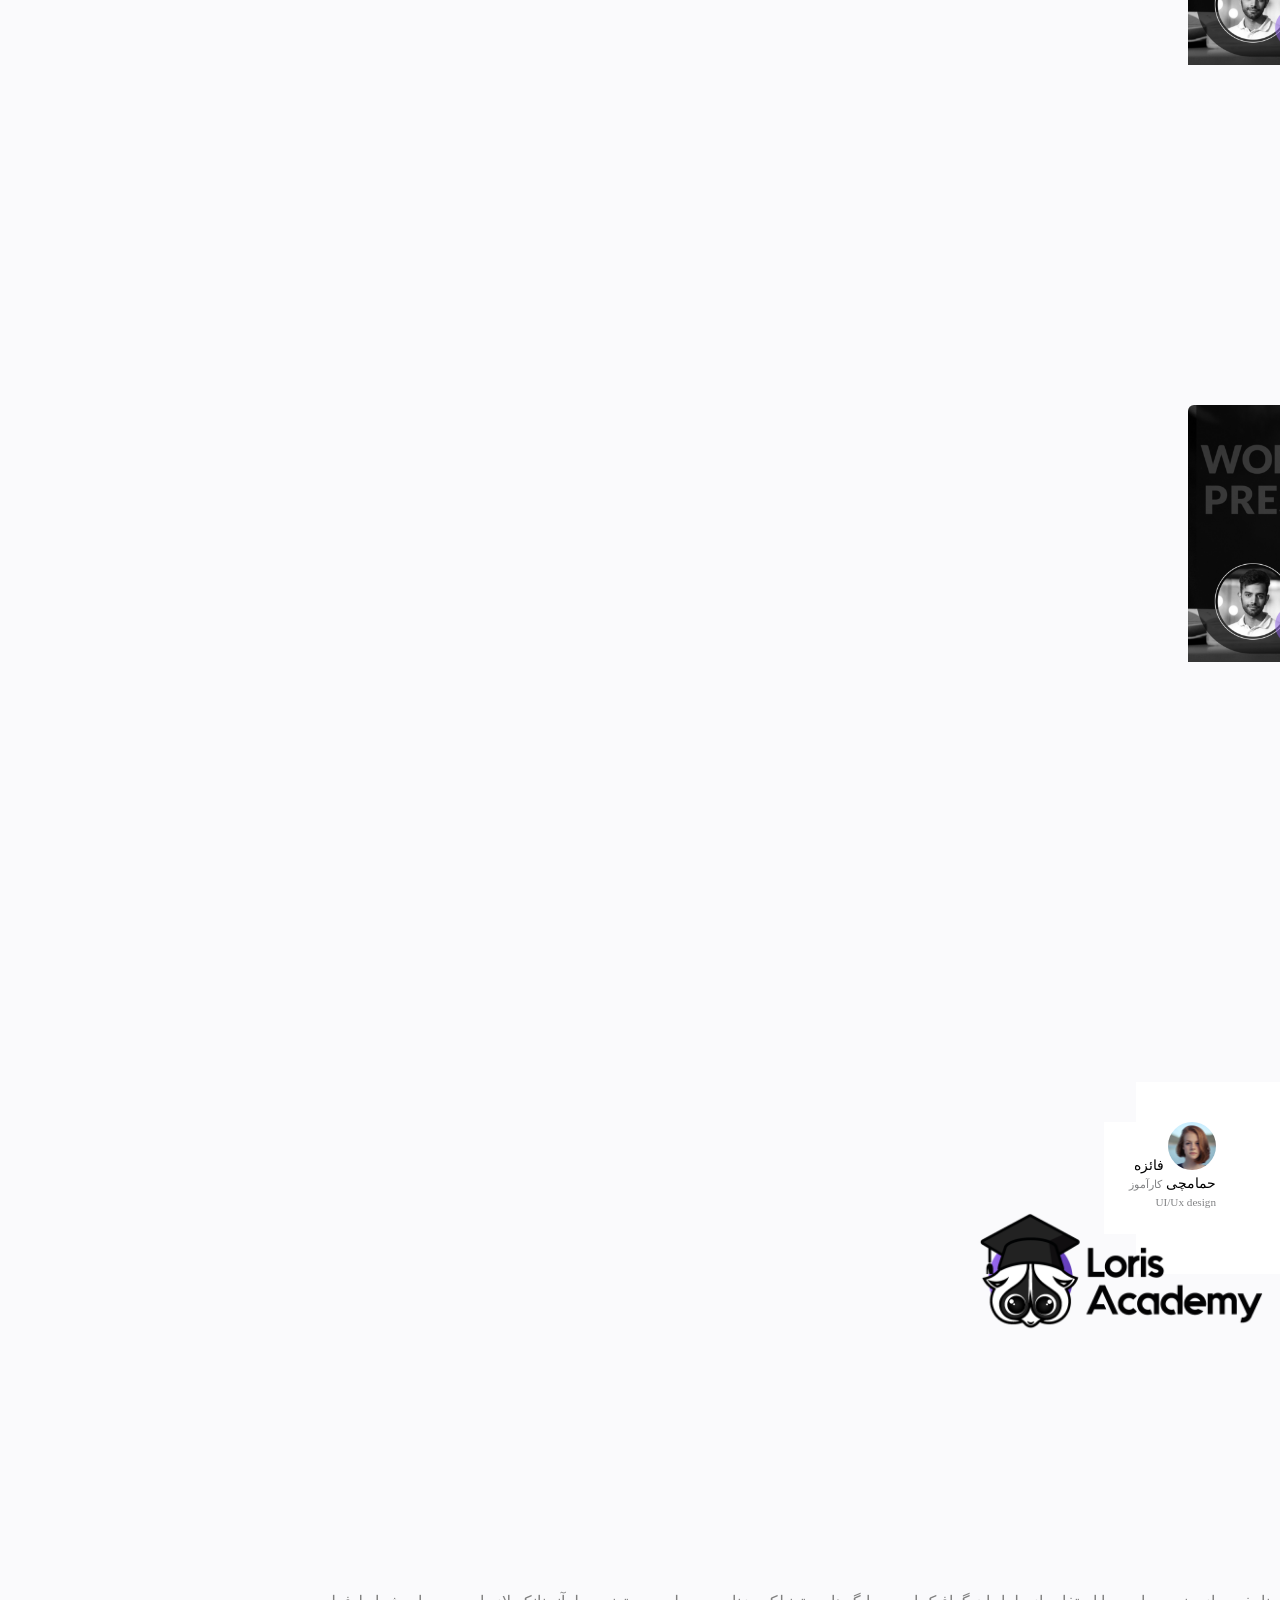
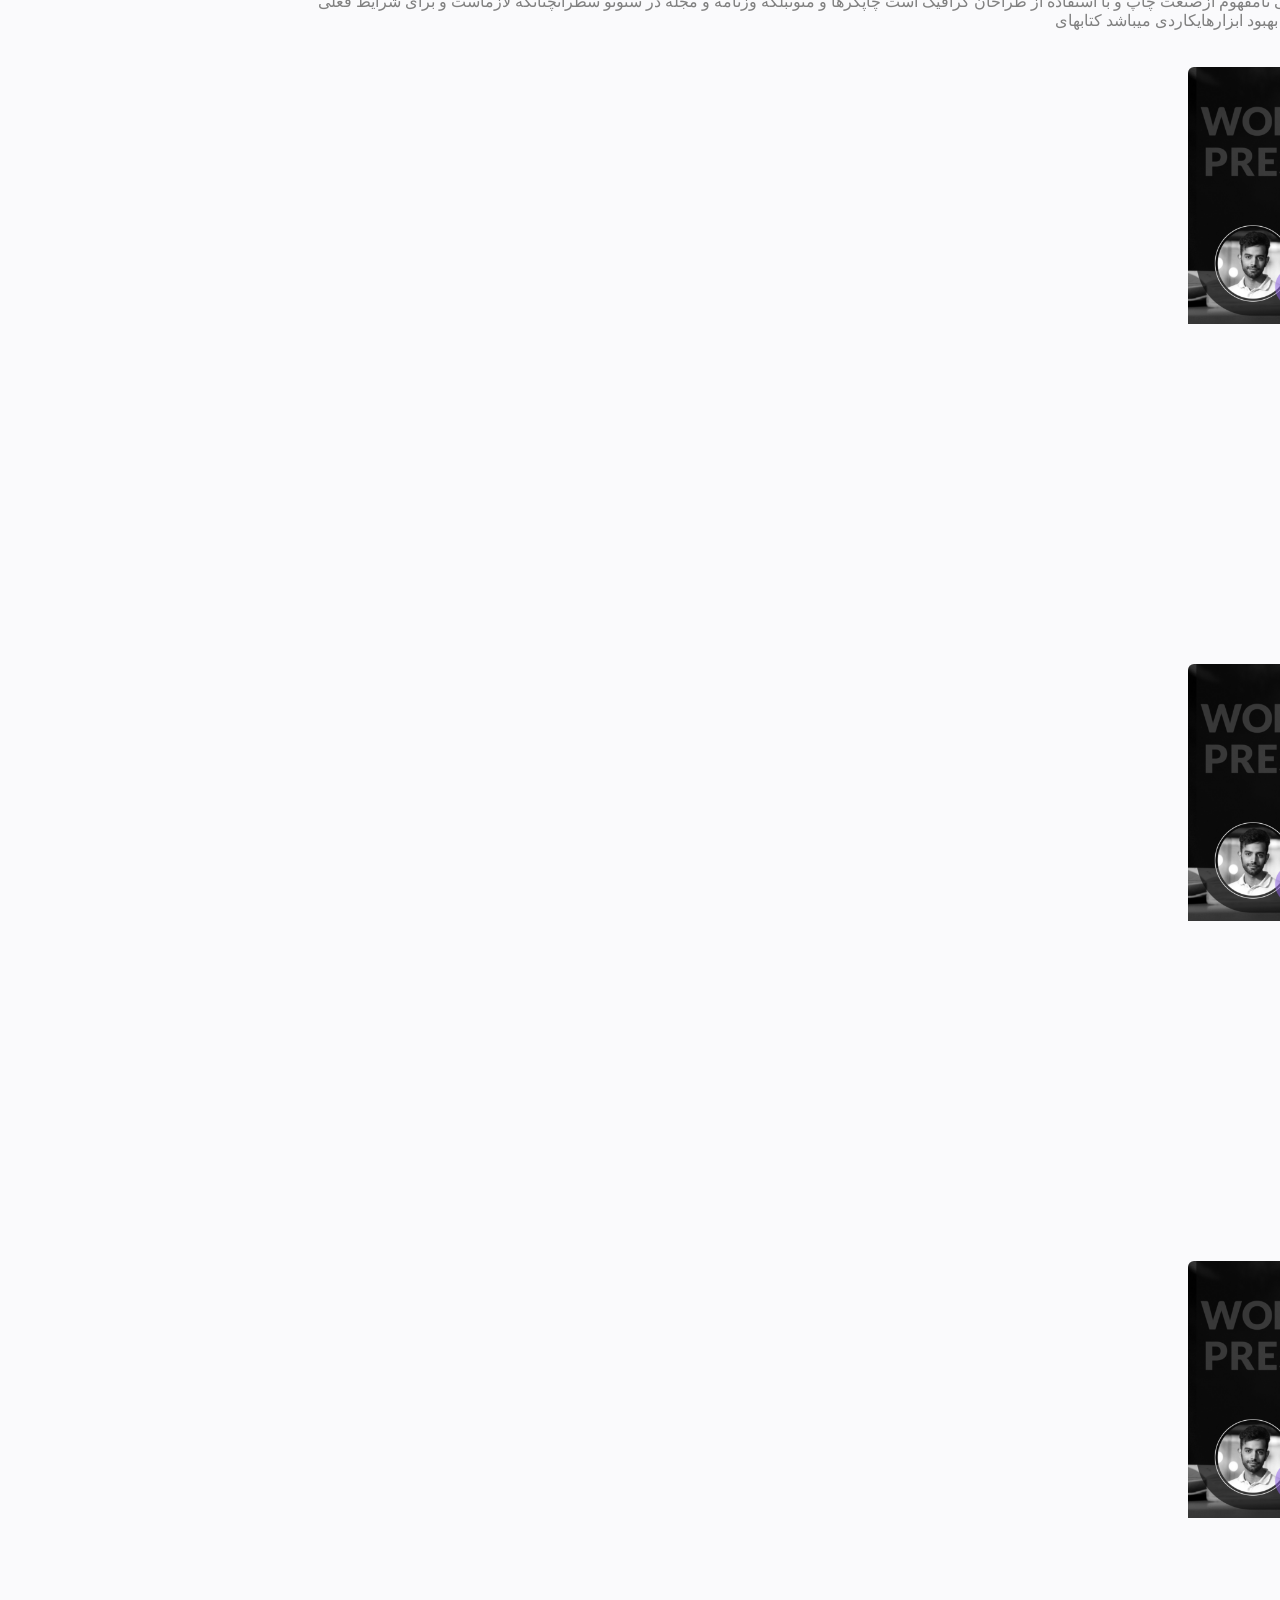
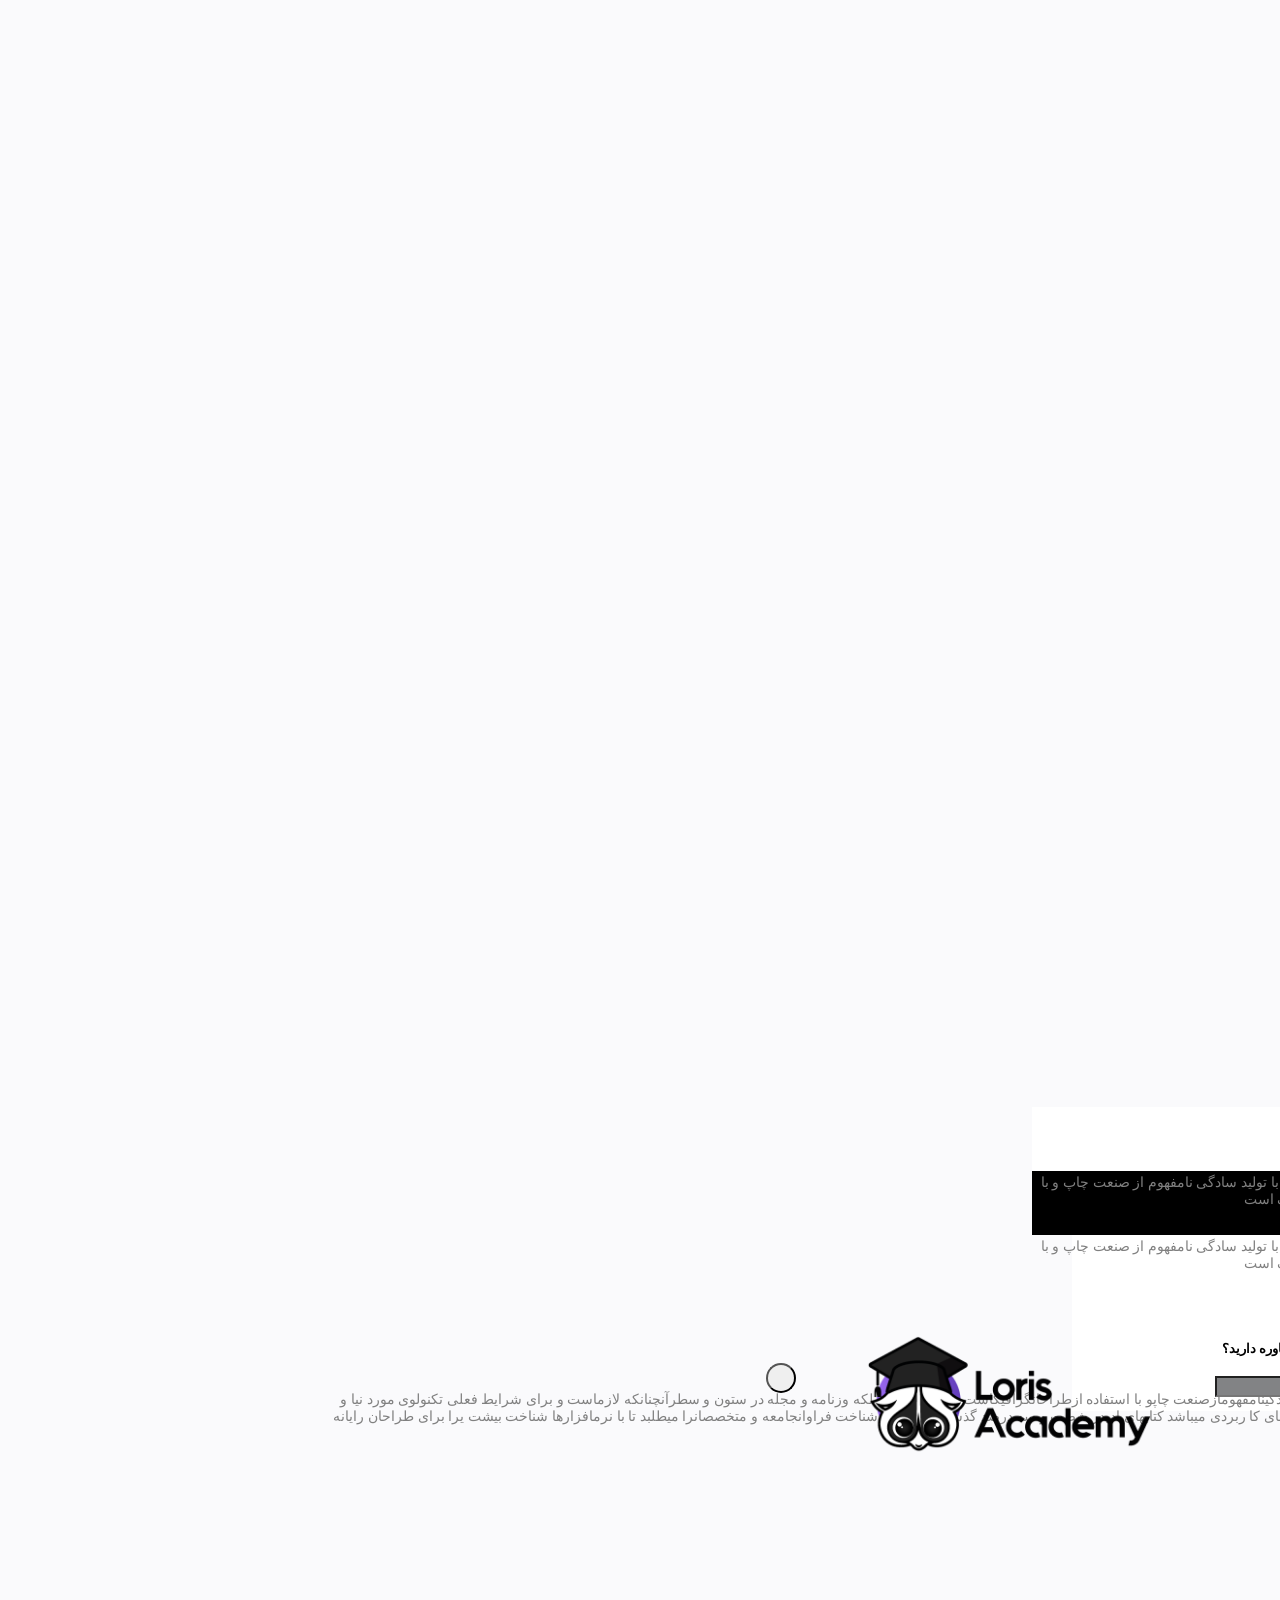
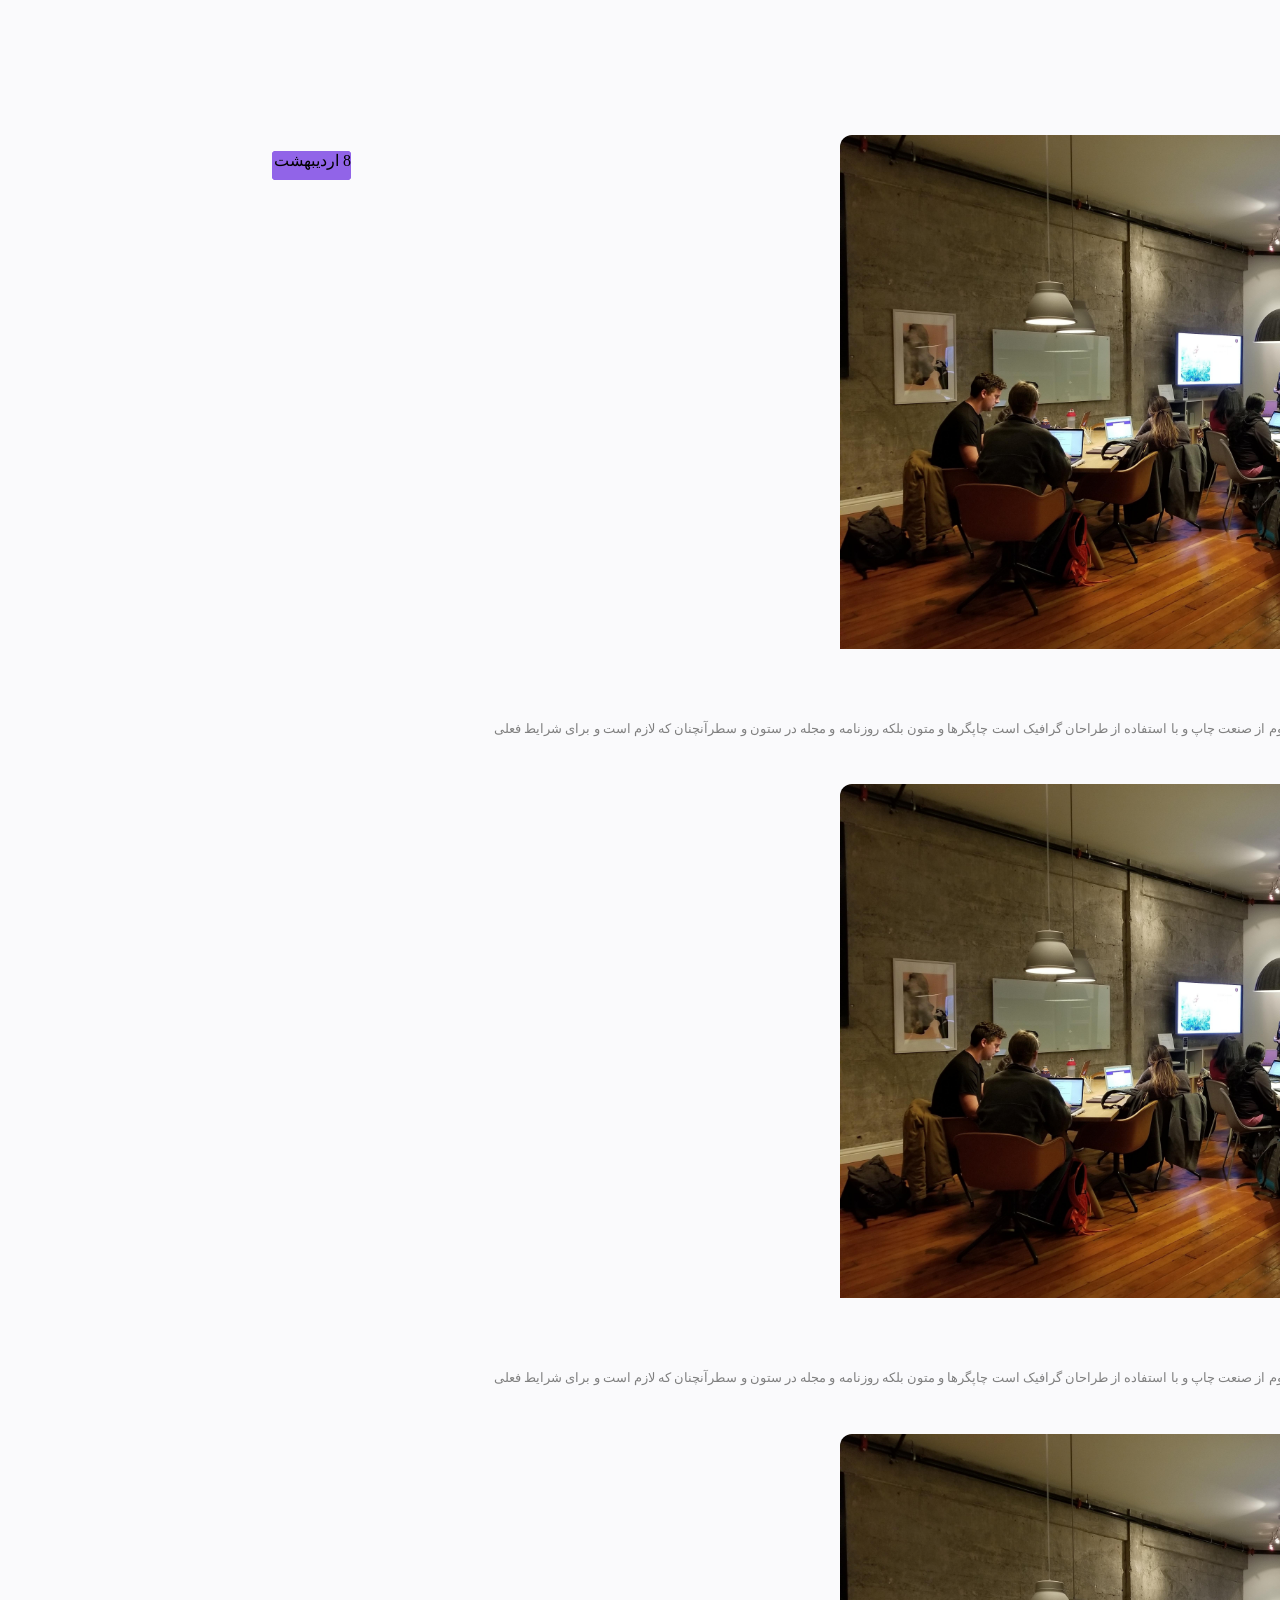
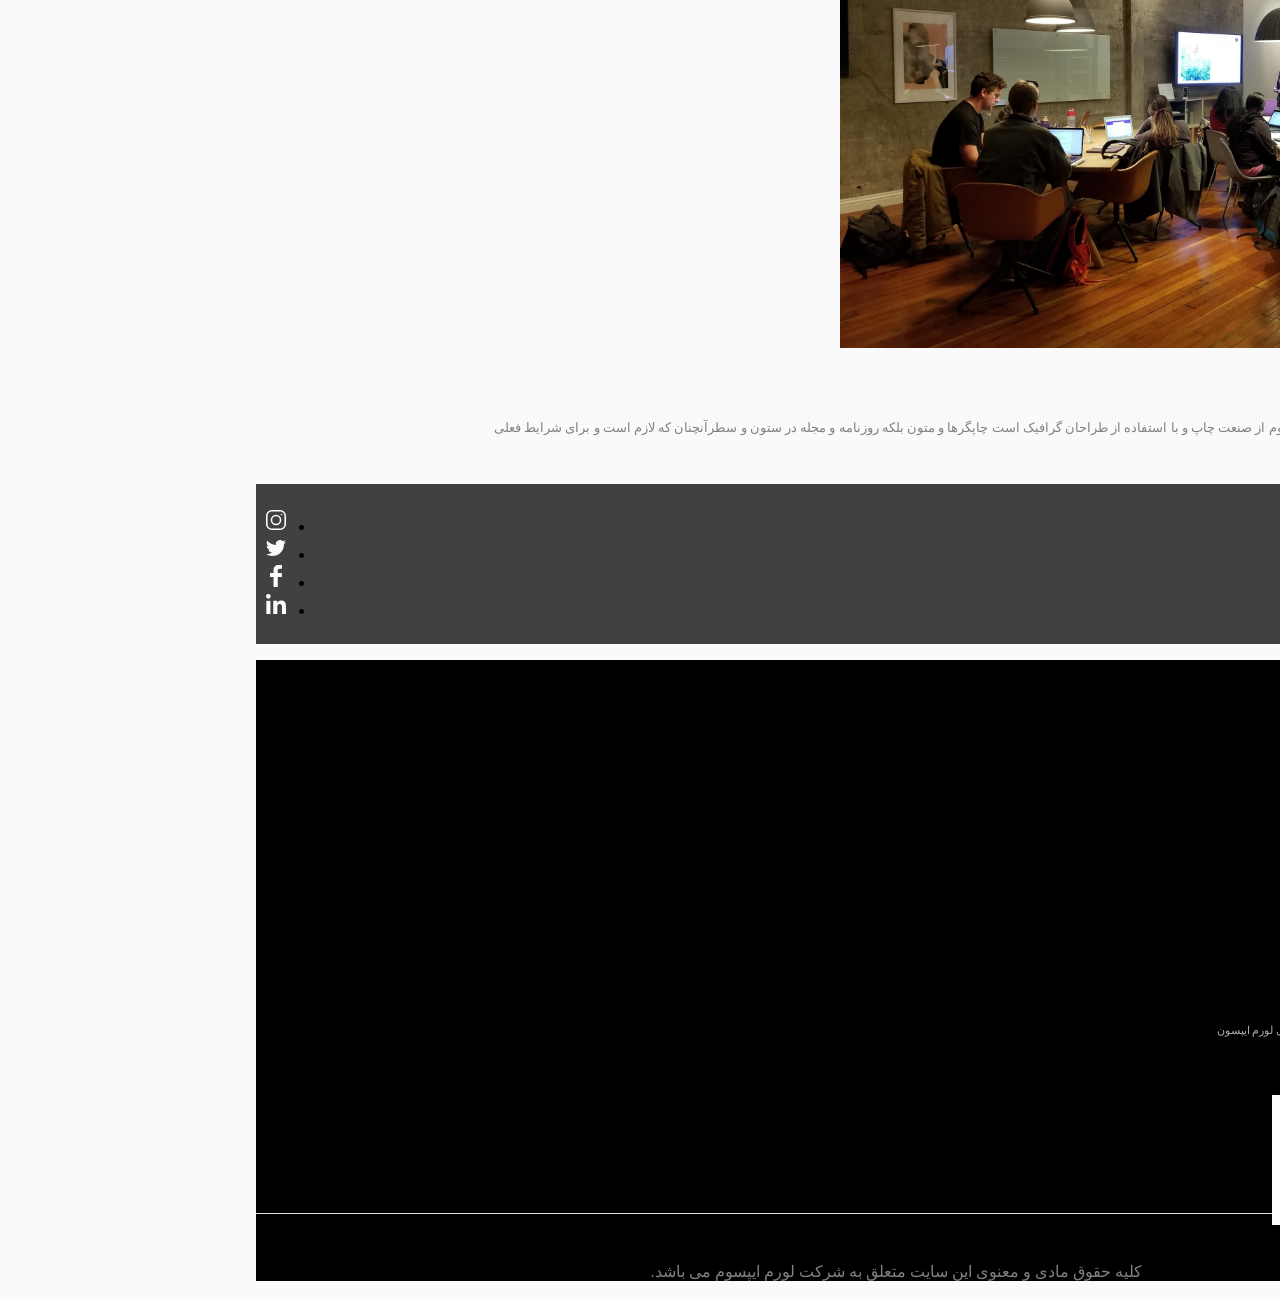
==== commit c04c1a3e: "update" ====
--- a/lorisproject.html
+++ b/lorisproject.html
@@ -111,7 +111,7 @@
     </section>
     <!--------------------------------Swiper Slider--------------------------->
 
-    <div class="container">
+    <div class="container my-5">
 
 
         <div class="row ">
@@ -152,7 +152,7 @@
                                             گرافیک است،
                                             ان که لازم است، و برای شرایط فعلی تکنولوژی مورد نیاز،
                                         </p>
-                                        <div class="info-links"><a href=""><small> بیشتر بدانید></small></a></div>
+                                        <div class="infos-links"><a href=""><small> بیشتر بدانید></small></a></div>
                                     </div>
                                 </div>
                             </div>
@@ -528,7 +528,7 @@
     </section>
     <!---------------------Consulting(Moshavere)--------ms,me are not working!------------------------>
     <section class="style">
-        <div class="container  mx-3 ">
+        <div class="container ">
             <div class="row ">
                 <div class="col-12 col-lg-6 align-items-center lorem">
                 
@@ -538,8 +538,8 @@
                         <img src="">
                         <div style="background-color:white; width: 25em; height: 19em;"
                             class="position-relative lorem shadow-sm py-5 ">
-                            <ul class="consult-ul">
-                                <li style="color:purple;">
+                            <ul >
+                                <li class="consult-ul" style="color:purple;">
                                     <div style="background-color:white ; width: 25em; height: 4em;"
                                         class="d-flex px-4 py-2 mb-5 ms-5 shadow">
                                         <img src="img/Mask Group 10.png" style="width:3em;">
@@ -593,7 +593,7 @@
     <!--- Swiper Slider2-->
     <!-- blog section-->
 
-    <div class="container">
+    <div class="container my-5">
         <div class="row">
             <div class="col-6">
                 <div class="blog-recent d-flex flex-column">
@@ -667,7 +667,7 @@
                                             لازم است و
                                             برای شرایط فعلی</h6>
                                     </div>
-                                    <div class="infos-links"><a href=""><small> بیشتر بدانید></small></a></div>
+                                    <div class="infos-links"><a href="###"><small> بیشتر بدانید></small></a></div>
                                     <div class="date">
                                         <span>8 اردیبهشت</span>
                                     </div>
--- a/css/loris.css
+++ b/css/loris.css
@@ -0,0 +1,349 @@
+
+@font-face {
+    font-family: yekanregular;
+    font-style: normal;
+    font-weight: normal;
+    src: url('../fonts/YekanBakh.ttf') format('truetype');
+  }
+  
+  @font-face {
+    font-family: yekanmedium;
+    font-style: normal;
+    font-weight: 500;
+    src: url('../fonts/YekanBakh-Medium.ttf') format('truetype');
+  }
+  
+  @font-face {
+    font-family: yekanbold;
+    font-style: normal;
+    font-weight: bold;
+    src: url('../fonts/YekanBakh-Bold.ttf') format('truetype');
+  }
+  
+  @font-face {
+    font-family: yekanlight;
+    font-style: normal;
+    font-weight: 300;
+    src: url('../fonts/YekanBakh-Light.ttf') format('truetype');
+  }
+  
+  @font-face {
+    font-family: yekanheavy;
+    font-style: normal;
+    font-weight: 900;
+    src: url('../fonts/YekanBakh-Heavy.ttf') format('truetype');
+  }
+  
+  /* icomoon */
+  @font-face {
+    font-family: 'icomoon';
+    src: url('../fonts/icomoon.eot?exw1fx');
+    src: url('../fonts/icomoon.eot?exw1fx#iefix') format('embedded-opentype'),
+      url('../fonts/icomoon.ttf?exw1fx') format('truetype'),
+      url('../fonts/icomoon.woff?exw1fx') format('woff'),
+      url('../fonts/icomoon.svg?exw1fx#icomoon') format('svg');
+    font-weight: normal;
+    font-style: normal;
+    font-display: block;
+  }
+  
+  [class^="icon-"],
+  [class*=" icon-"] {
+    /* use !important to prevent issues with browser extensions that change fonts */
+    font-family: 'icomoon' !important;
+    speak: never;
+    font-style: normal;
+    font-weight: normal;
+    font-variant: normal;
+    text-transform: none;
+    line-height: 1;
+  
+    /* Better Font Rendering =========== */
+    -webkit-font-smoothing: antialiased;
+    -moz-osx-font-smoothing: grayscale;
+  }
+  
+  .icon-creativity:before {
+    content: "\e900";
+    color: #fafafa;
+  }
+  
+  .icon-graduation-cap:before {
+    content: "\e901";
+    color: #fafafa;
+  }
+  
+  .icon-Group-30:before {
+    content: "\e902";
+    color: #fff;
+  }
+  
+  .icon-Group-146:before {
+    content: "\e903";
+    color: #fafafa;
+  }
+  
+  .icon-Group-147:before {
+    content: "\e904";
+    color: #fafafa;
+  }
+  
+  .icon-Group-148:before {
+    content: "\e905";
+    color: #fafafa;
+  }
+  
+  .icon-Group-209:before {
+    content: "\e906";
+    color: #fafafa;
+  }
+  
+  .icon-Group-309:before {
+    content: "\e907";
+    color: #fff;
+  }
+  
+  .icon-Group-315:before {
+    content: "\e908";
+  }
+  
+  .icon-Group-324:before {
+    content: "\e909";
+    color: #616161;
+  }
+  
+  .icon-Group-576:before {
+    content: "\e90a";
+    color: #9164e8;
+  }
+  
+  .icon-Group-589:before {
+    content: "\e90b";
+    color: #9164e8;
+  }
+  
+  .icon-monitor:before {
+    content: "\e90c";
+    color: #fafafa;
+  }
+  
+  .icon-Page-1:before {
+    content: "\e90d";
+    color: #fafafa;
+  }
+  
+  .icon-profile-2:before {
+    content: "\e90e";
+    color: #fafafa;
+  }
+  
+  .icon-arrow-up2:before {
+    content: "\ea3a";
+  }
+  body{
+    margin: 0!important;
+    background-color: #fafafc!important;
+}
+
+.header{
+    position: absolute;
+    z-index: 100;
+    width: 100%;
+}
+
+
+.main-link{
+    color: rgb(255, 254, 254)!important;
+}
+.course-link{
+    color: rgb(122, 120, 120)!important;
+    font-size: 0.8em;
+    
+}
+.nav-link{
+    display: block;
+    padding: .5rem 1rem;
+    font-size: 00.8em;
+    color: #828385 ;
+    text-decoration: none;
+}
+/*********************Main Section*******************/
+.main{
+    position: relative;
+    background-image: url('../img/Mask\ Group\ 1.png');
+    background-position:center ;
+    background-size: cover;
+    min-height: 100vh;
+    padding: 250px 0 220px;
+    
+}
+.main h2,.main h6{
+    color: rgb(252, 252, 252);
+
+}
+.main h6{
+    display: inline-block;
+}
+.h2-pos{
+    position: relative;
+    left: 2.9em;
+}
+.h6-pos{
+    position: relative;
+    right:2em ;
+}
+.user{
+    font-size: 0.1em;
+}
+/*********swiper slider********/
+.next1,.prev1{
+    width: 3rem;
+    height: 3rem;
+    box-shadow: 0px 4px 12px #1b17170d;
+    border: 1px solid #E0E0E0;
+    border-radius: 4px;
+    display: inline-block;
+    color: #300909;
+    text-align: center;
+    --swiper-navigation-size: 24px;
+    line-height: 3rem;
+}
+.swiper-btns-boxs{
+    width: 8rem;
+    height: auto;
+    display: flex;
+    justify-content: space-between;
+    position: relative;
+    top: 2rem;
+  }
+.next1:hover .prev1:hover{
+    color: #9164E8;
+}
+/*********Internship********/
+.main-intern{
+    position: relative;
+    top: 2em;
+}
+.box{
+    position: relative;
+    right: 20em;
+    top: -9.5em;
+    z-index: 100;
+}
+.box-images{
+    position: relative;
+    top: 2.5em;
+}
+.box-images2{
+    position: relative;
+    top: 3.5em;
+}
+.intern{
+    font-size: 0.9em;
+}
+    
+.internship{
+    font-size: 0.7em;
+    color: #828385;
+}
+.logo1{
+    position: relative;
+   bottom: 11em;
+    right: 17em;
+}
+
+/*******slide2*********/
+.slide2 h6,p{
+color: gray;
+}
+.courses{
+    color: blueviolet;
+}
+/*boxes*/
+.card-icon{
+    font-size:2rem ;
+    color: #EFEFEF;
+}
+/*counsulting*/
+.style{
+    margin: 10rem 4rem;
+}
+.form-inline{
+    width: 55%;
+    position: relative;
+    top: 14em;
+    right: 5em;
+
+}
+.form-control{
+    background-color: #828385;
+    position: relative;
+}
+.send-btn{
+    width: 30px;
+    height: 30px;
+    border-radius: 50%;
+    background-color: #EFEFEF;
+    position: absolute;
+    left: 8px;
+    bottom: 4px;
+}
+
+.loris-logo{
+    position: relative;
+    top: 10rem;
+    right: 20rem;
+}
+/*blog section*/
+.blog-recent{
+
+}
+.infos-links a{
+    color: #828385;
+  text-decoration: none;
+}
+.date{
+    width: 79px;
+    height: 29px;
+    background: #9164E8;
+    border-radius: 4px;
+    position: absolute;
+    top: 1rem;
+    left: 1rem;
+}
+/*footer*/
+.footer-top-section{
+    background-color:rgb(66, 64, 64);
+    padding: 8px;
+}
+.footer-top{
+    display: flex;
+    align-items: center;
+    justify-content: space-between;
+}
+.footer-bottom-section{
+    background-color: black;
+}
+.footer-links{
+    list-style-type: none;
+}
+
+.footer-settings{
+    width: 25%;
+    height: 8em;
+    line-height: 2em;
+    color: rgb(177, 172, 172);
+}
+.h6-style{
+    font-weight:lighter;
+}
+.footer-links a{
+    color: rgb(177, 172, 171);
+    text-decoration: none;
+}
+
+.text-copyright{
+    border-top: 0.5px solid #e0e0e0;
+    text-align: center;
+    padding-top: 2rem;
+}
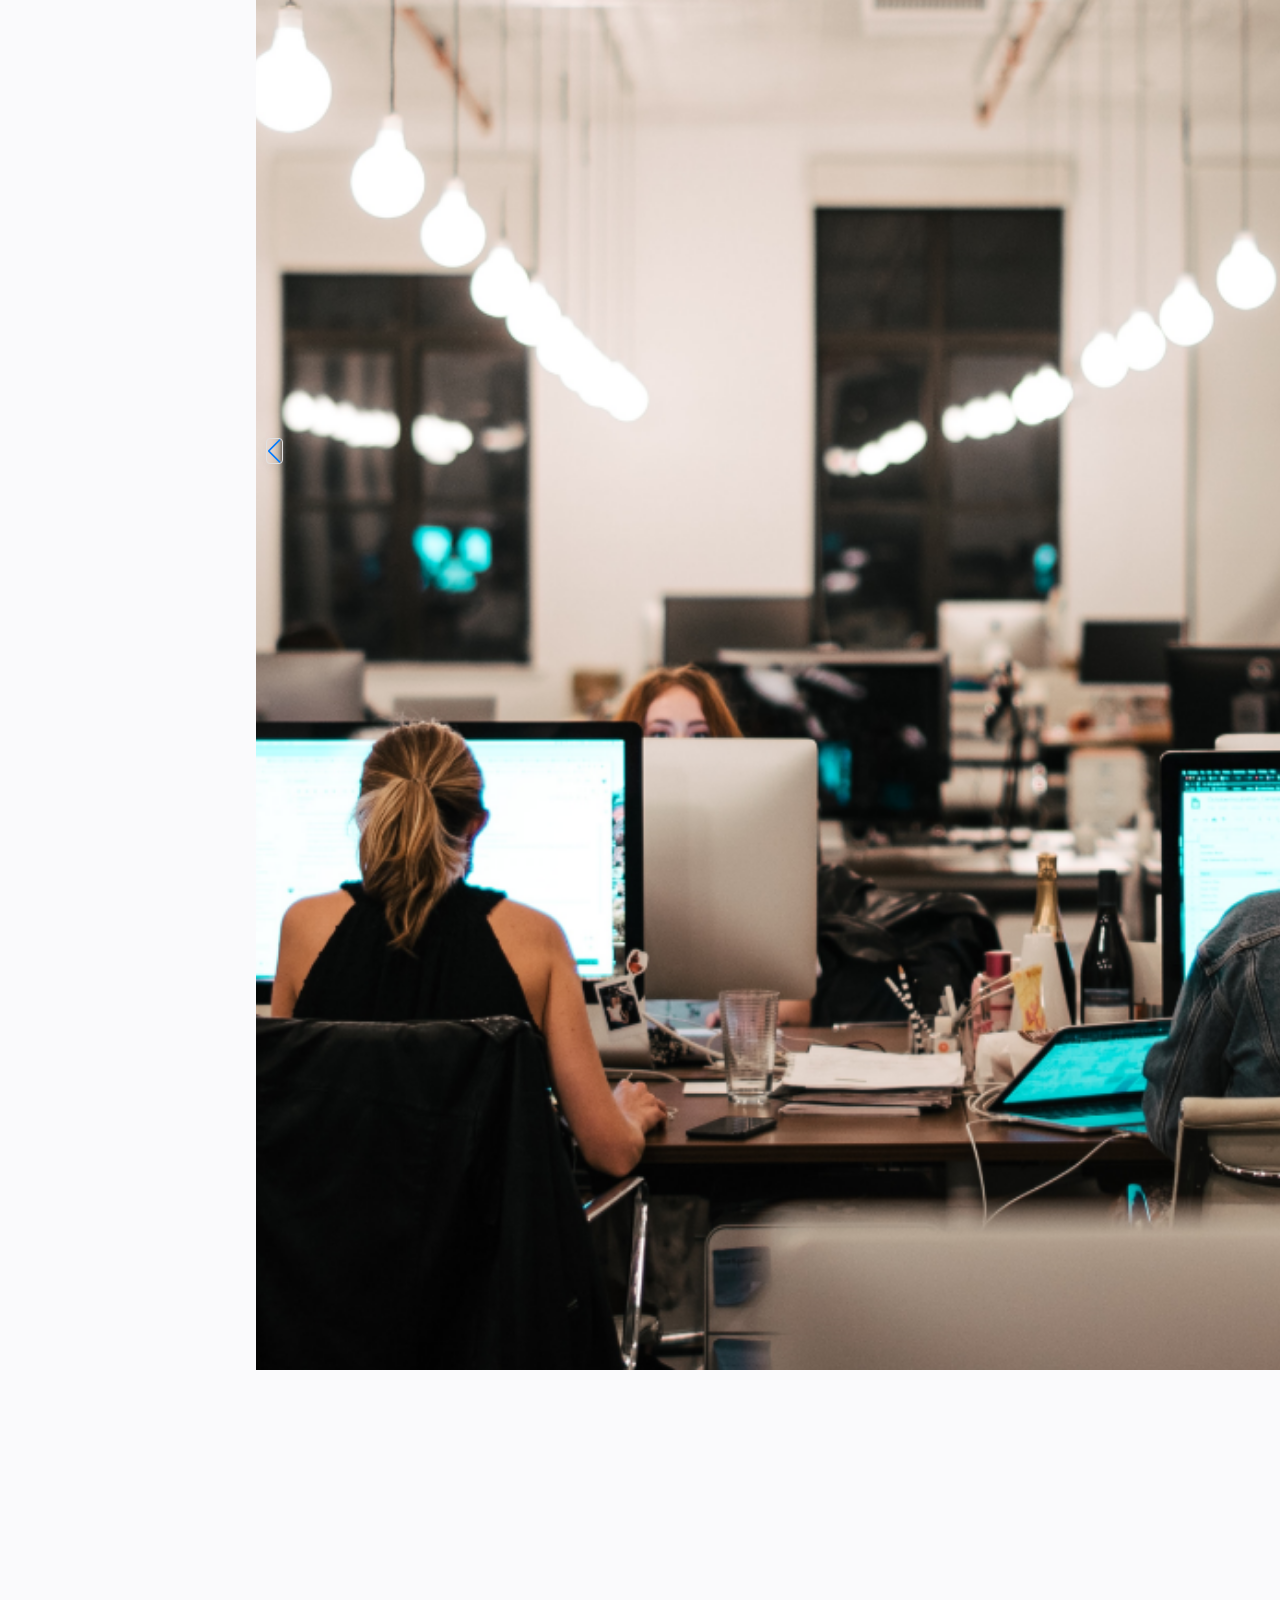
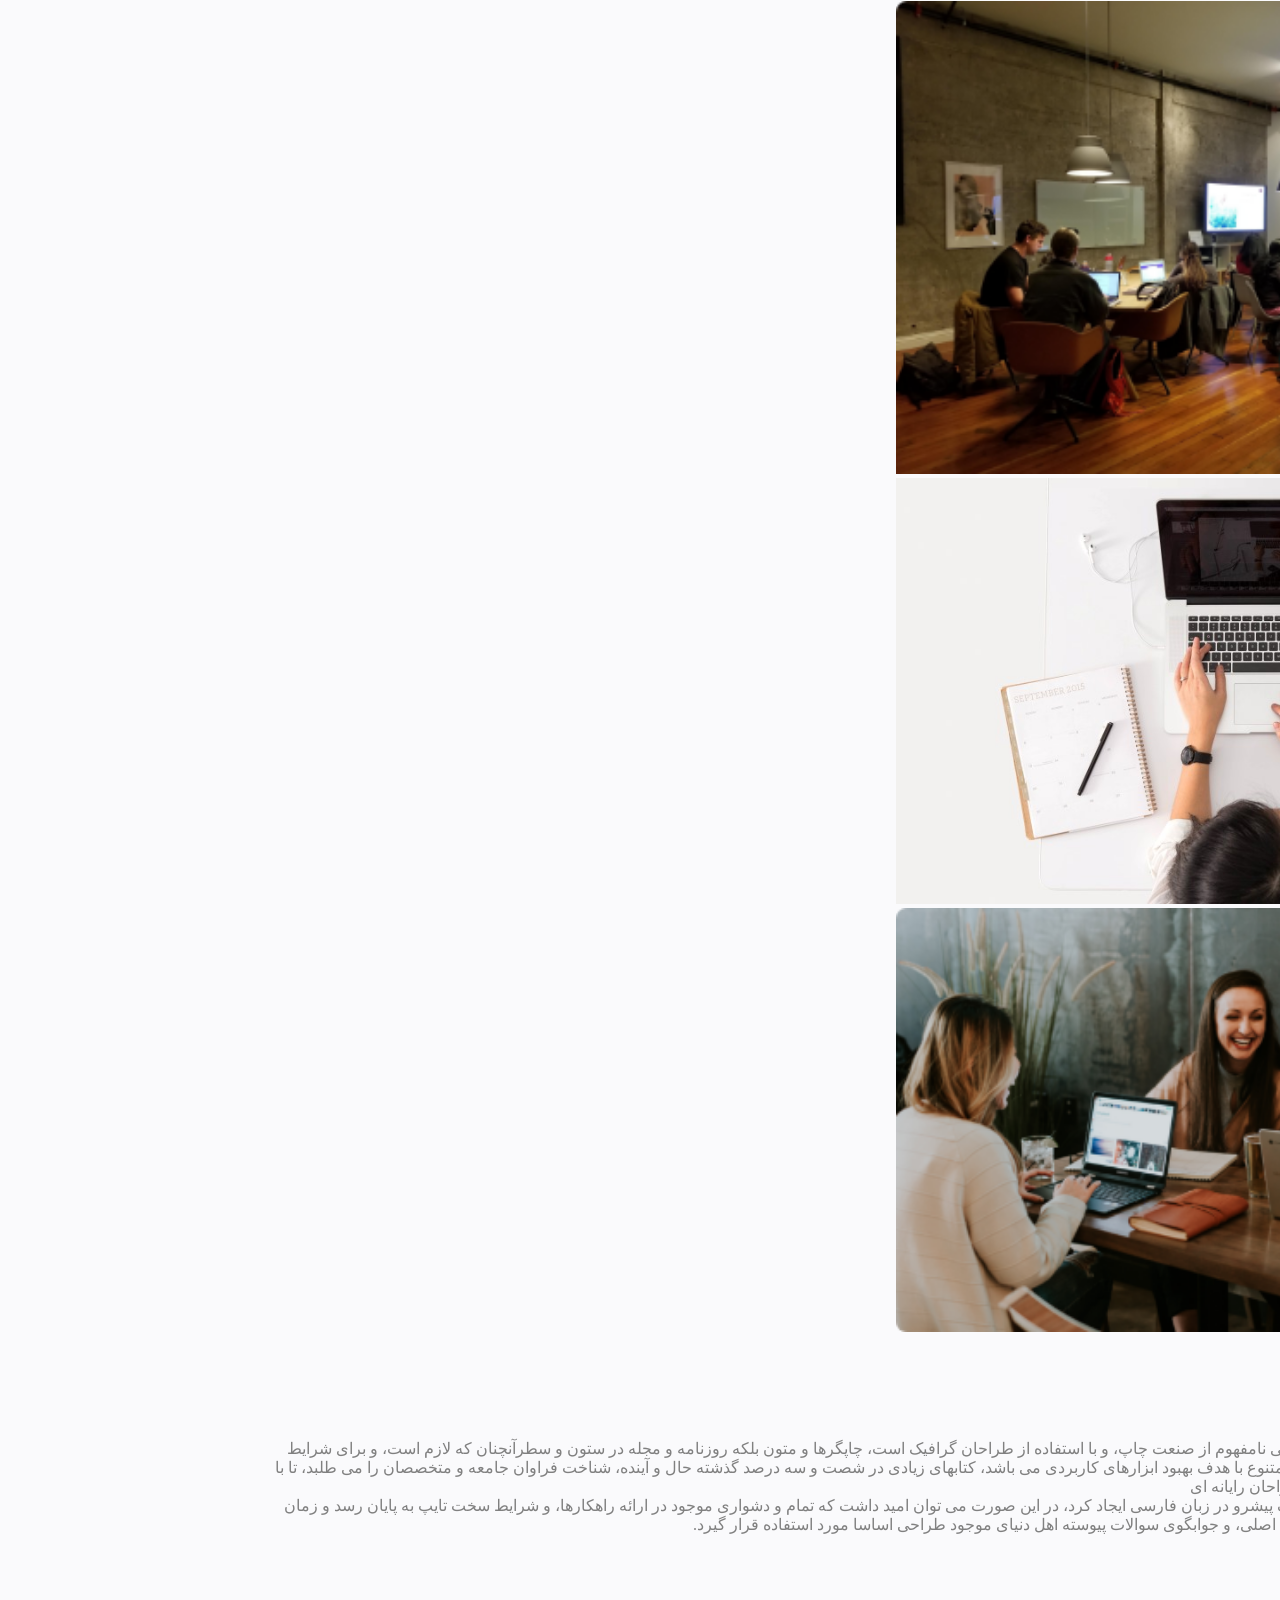
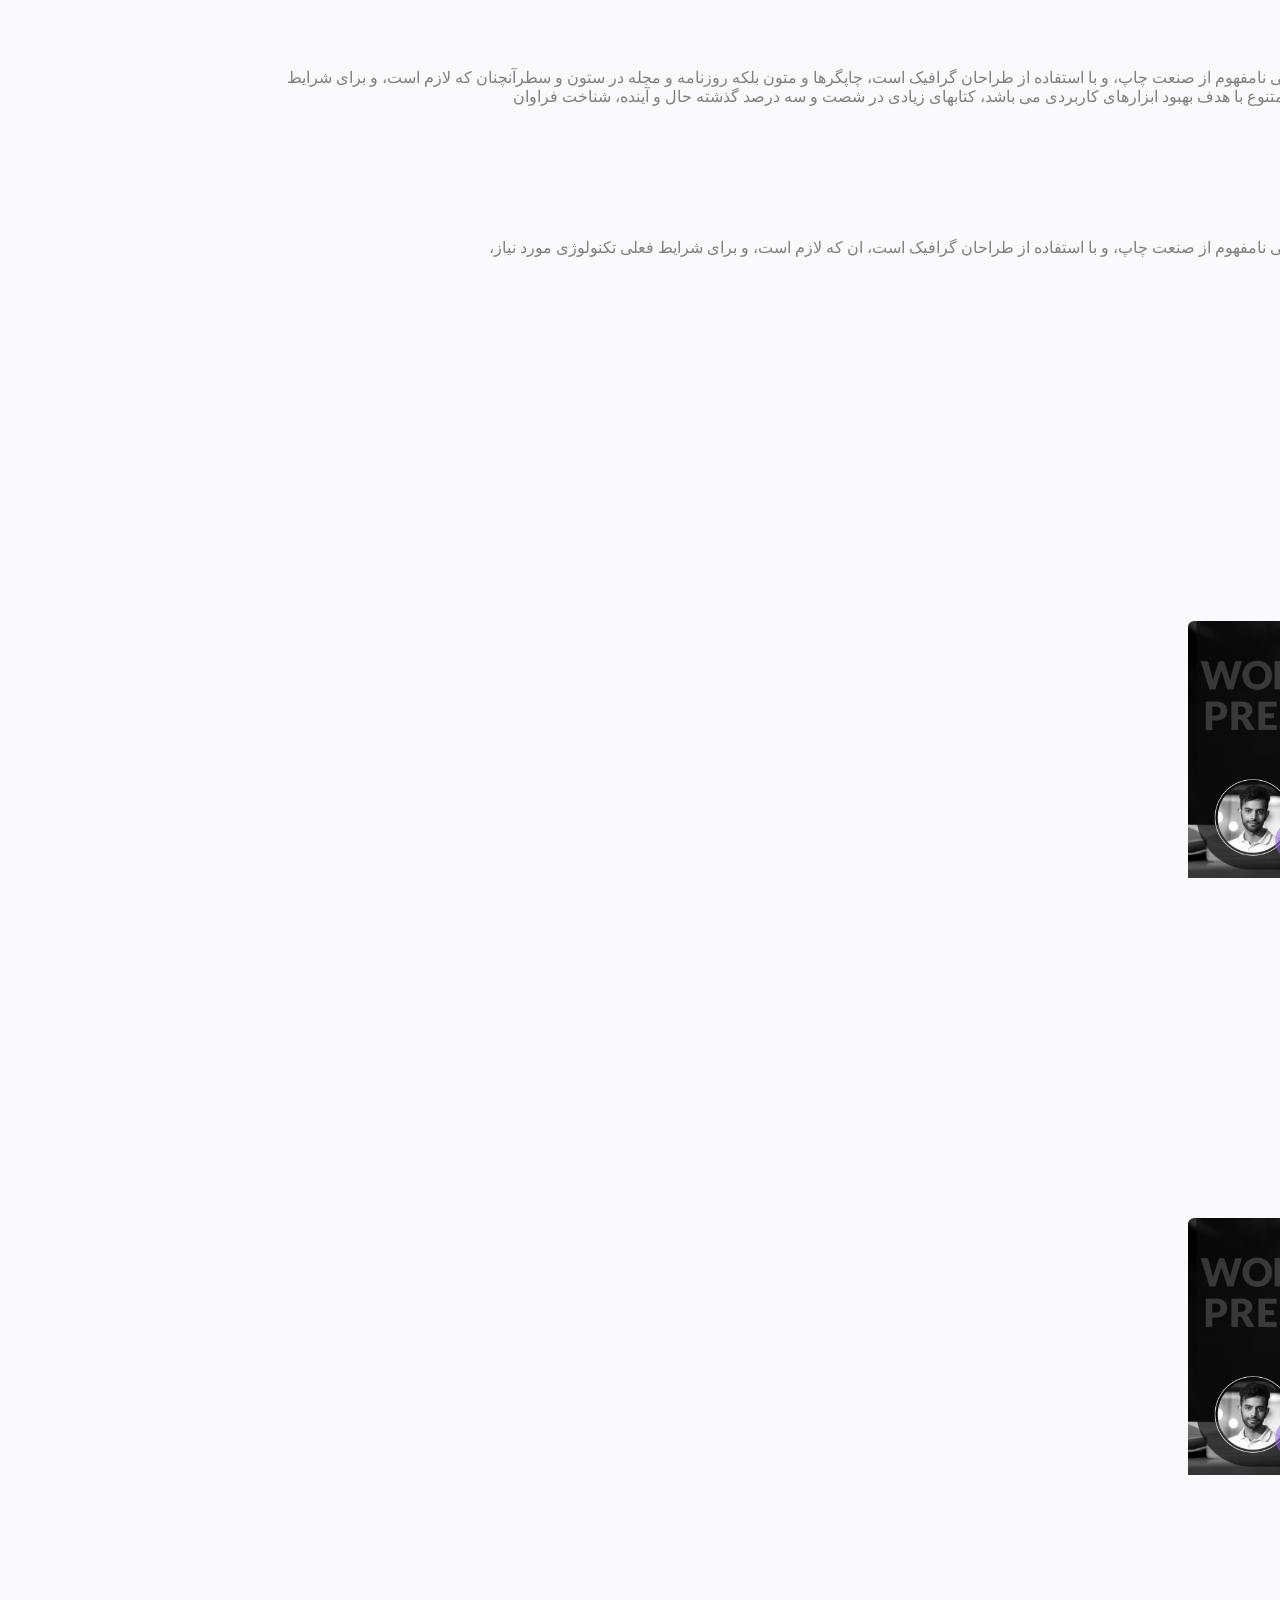
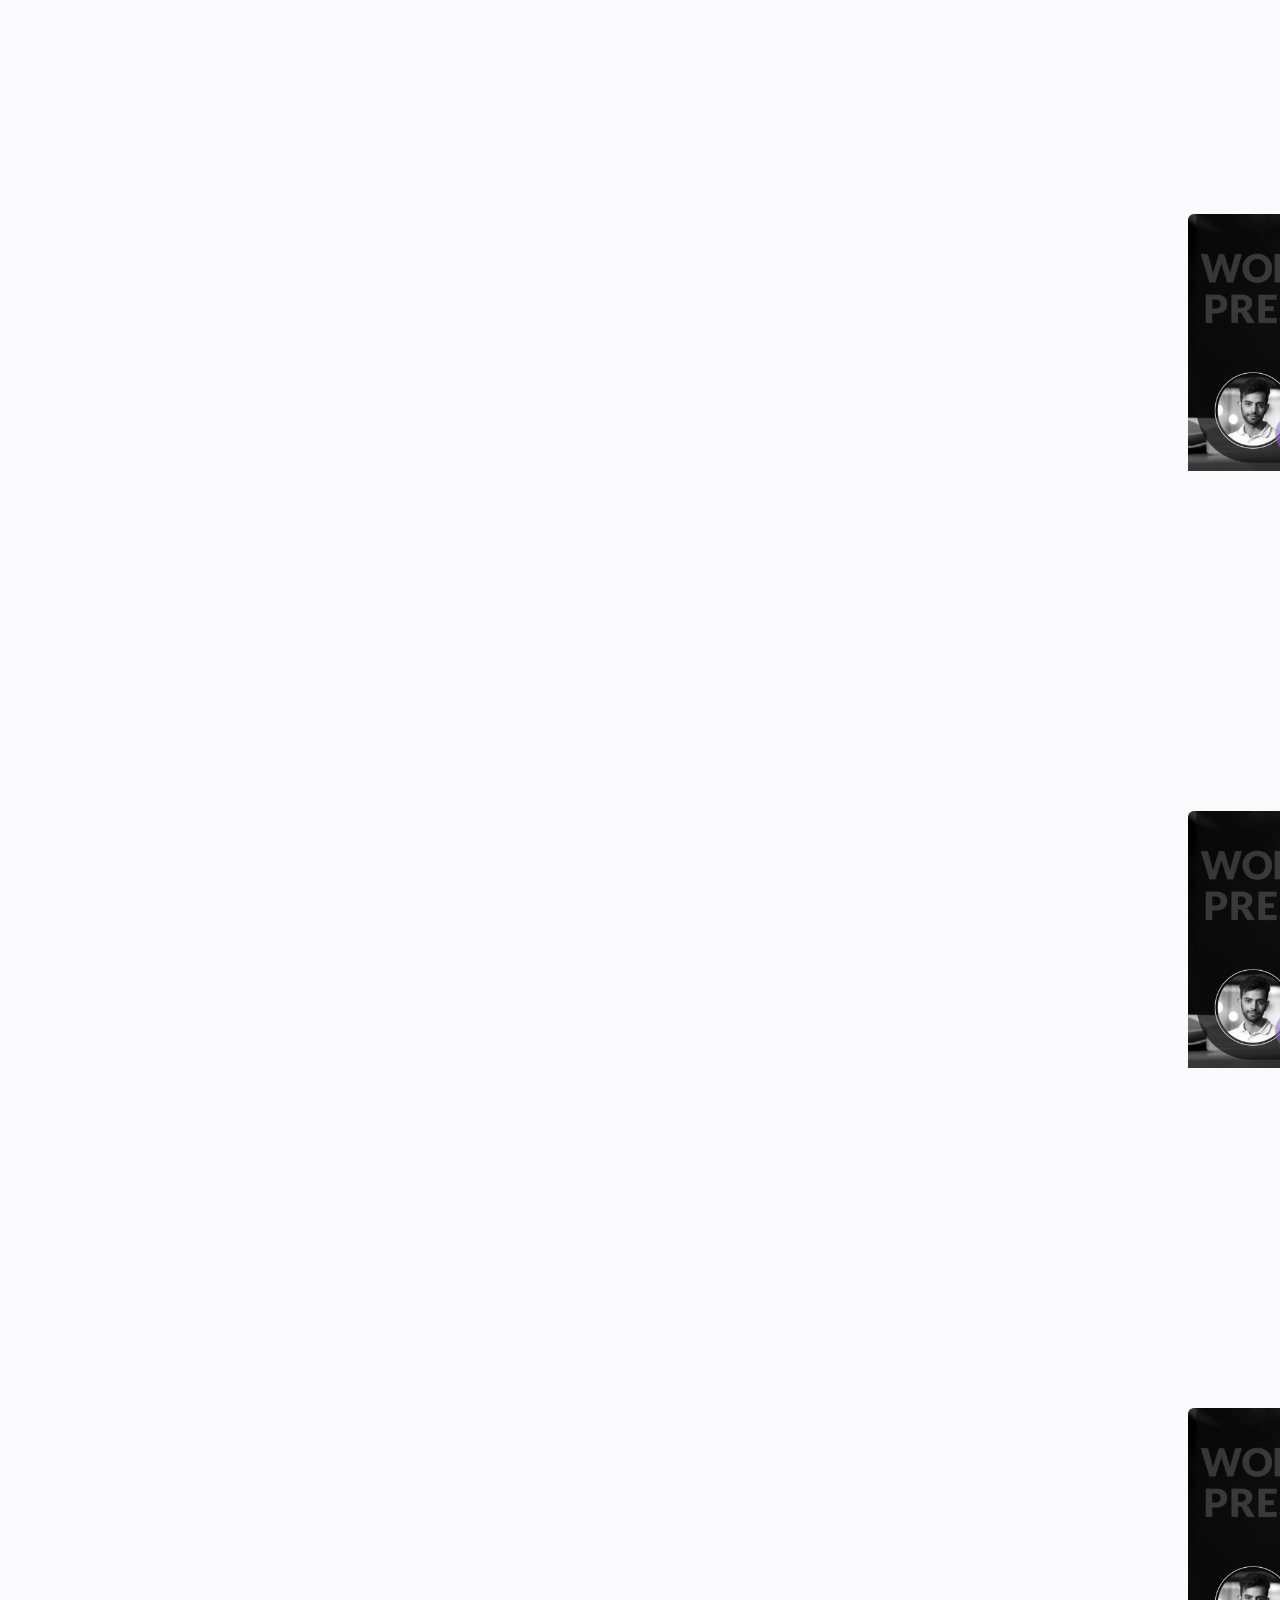
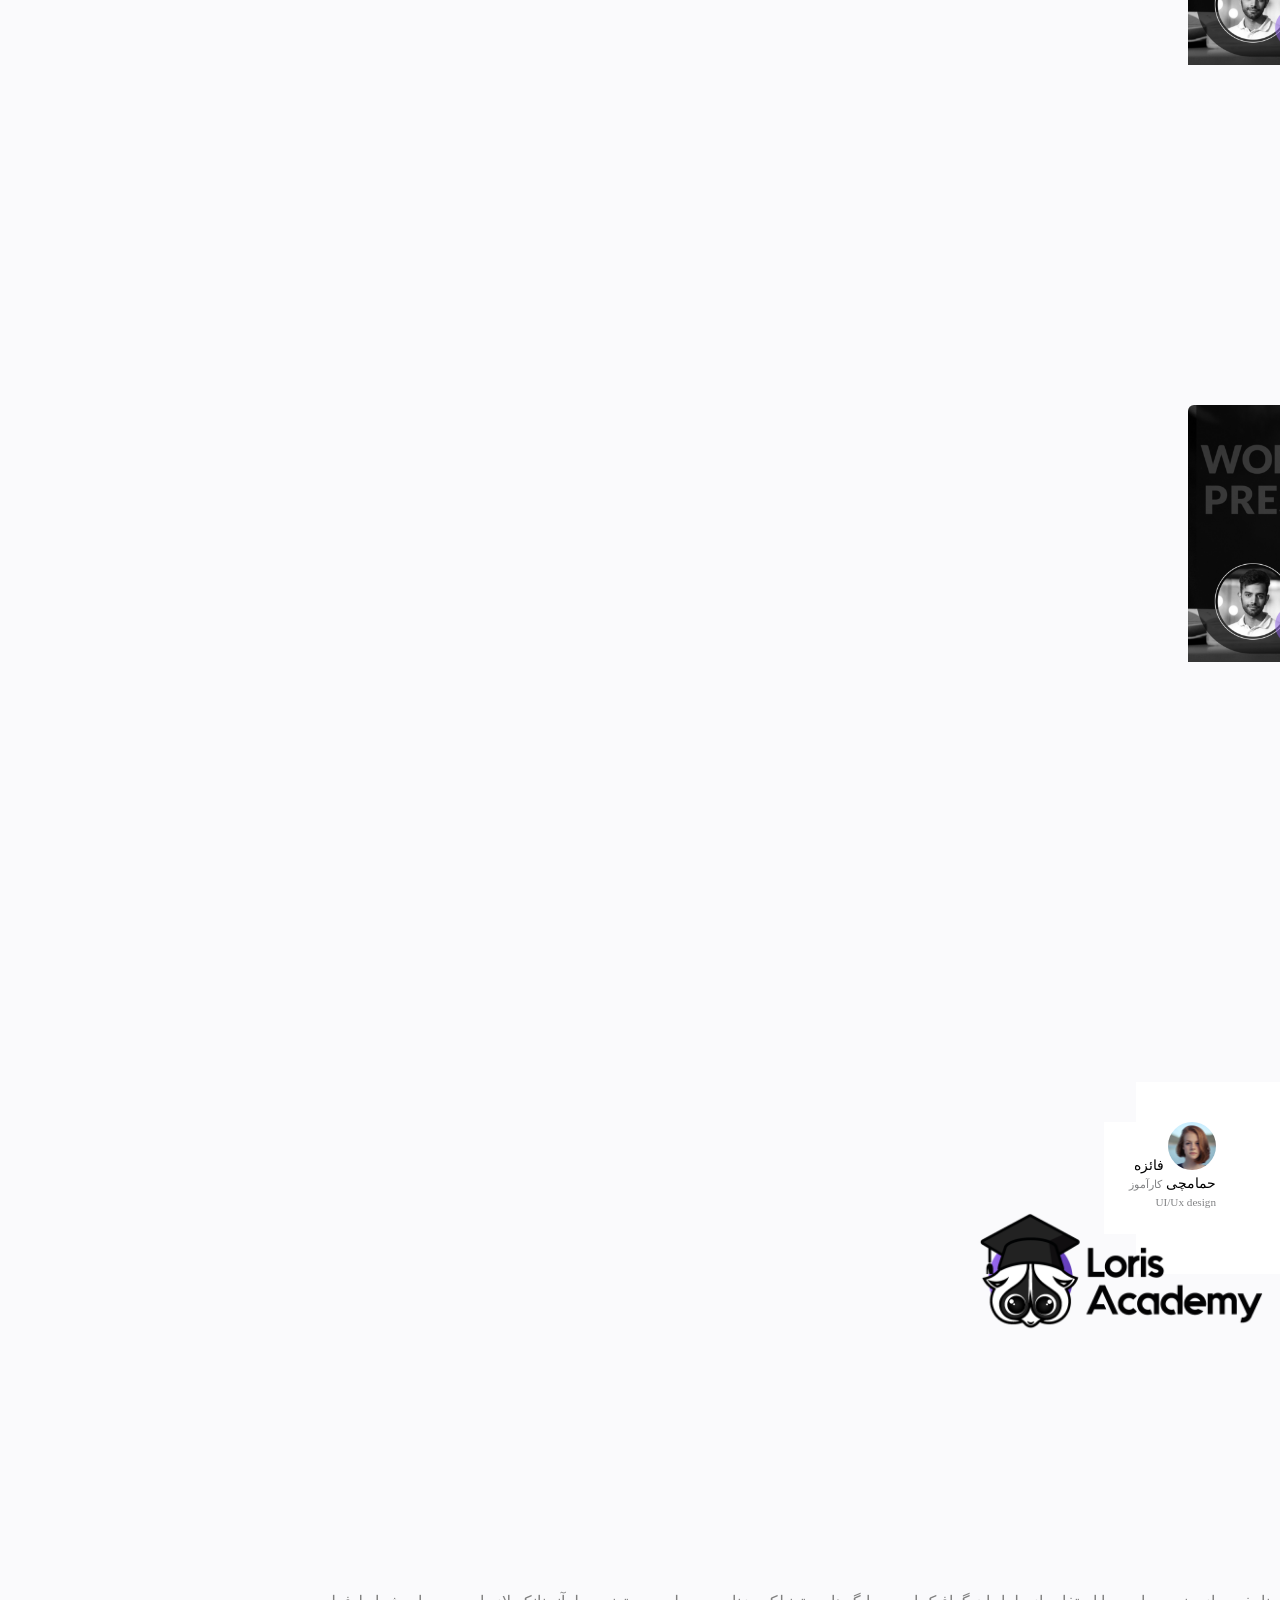
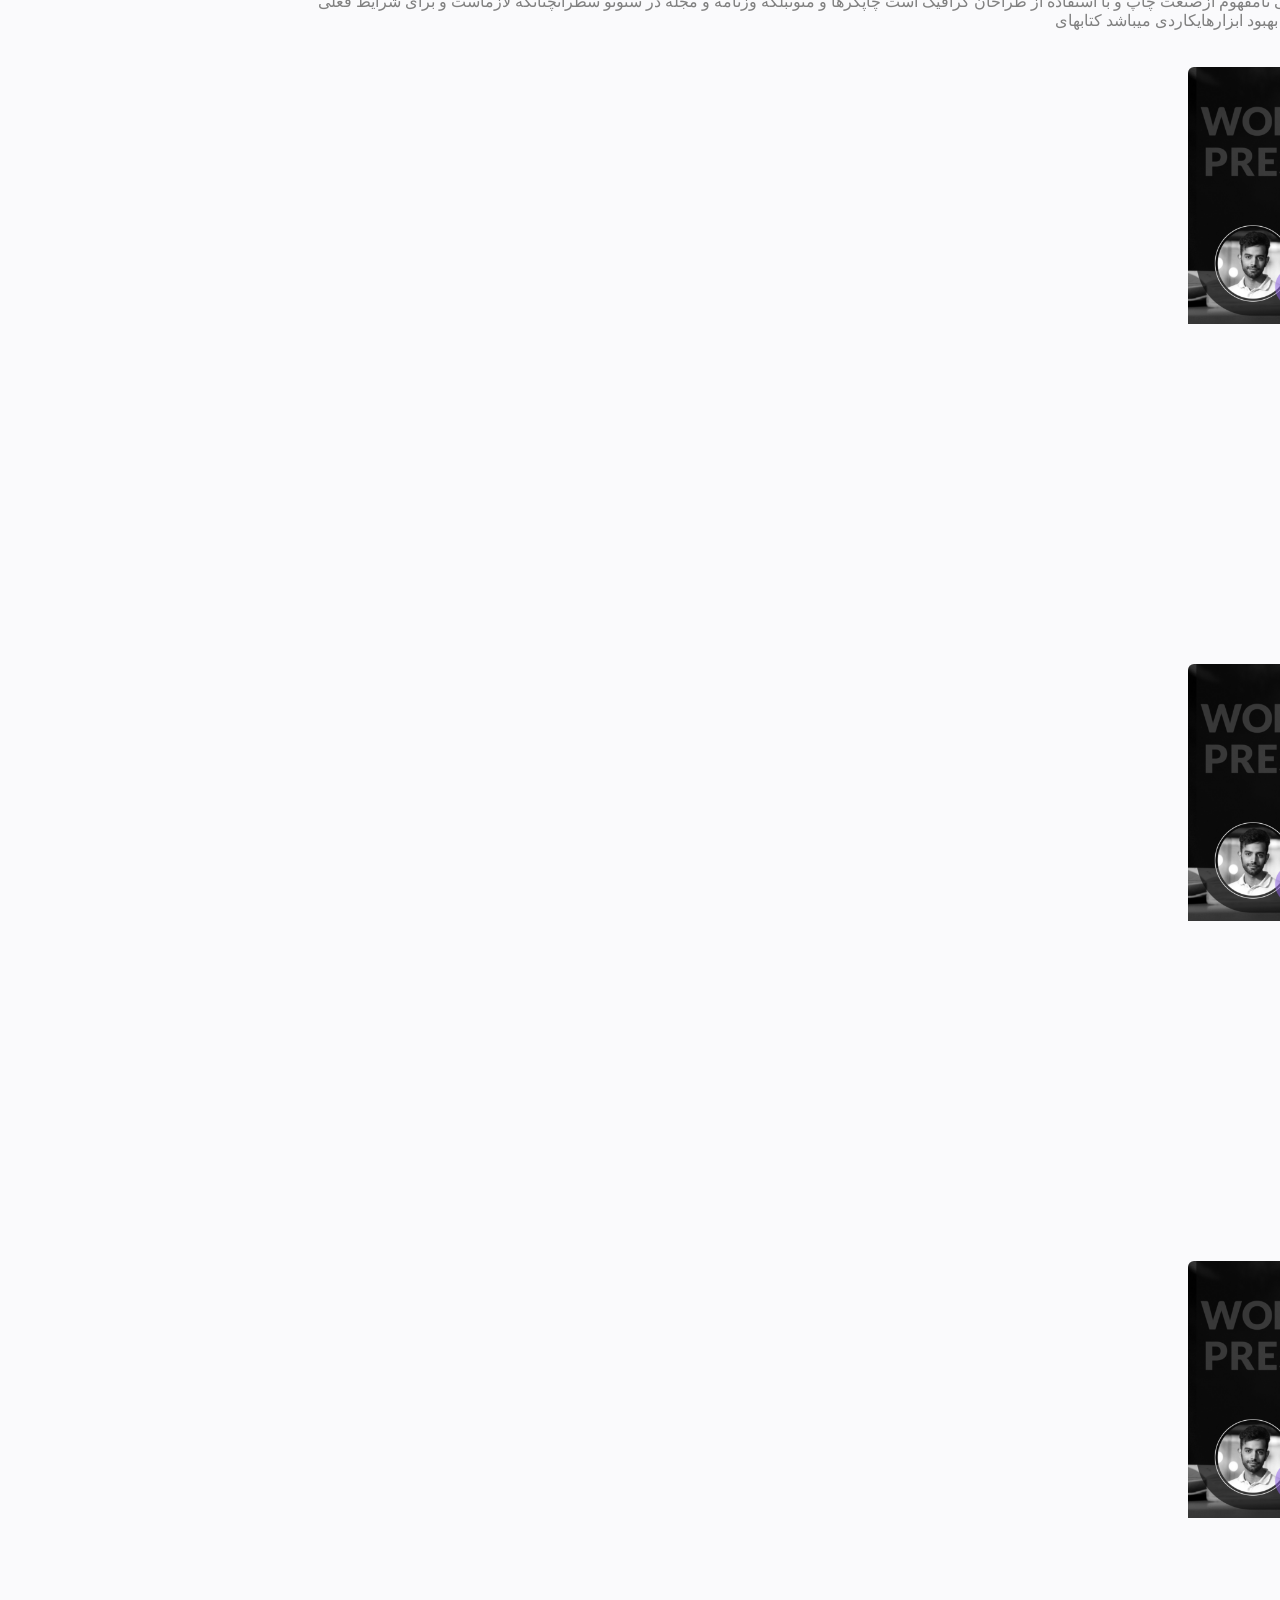
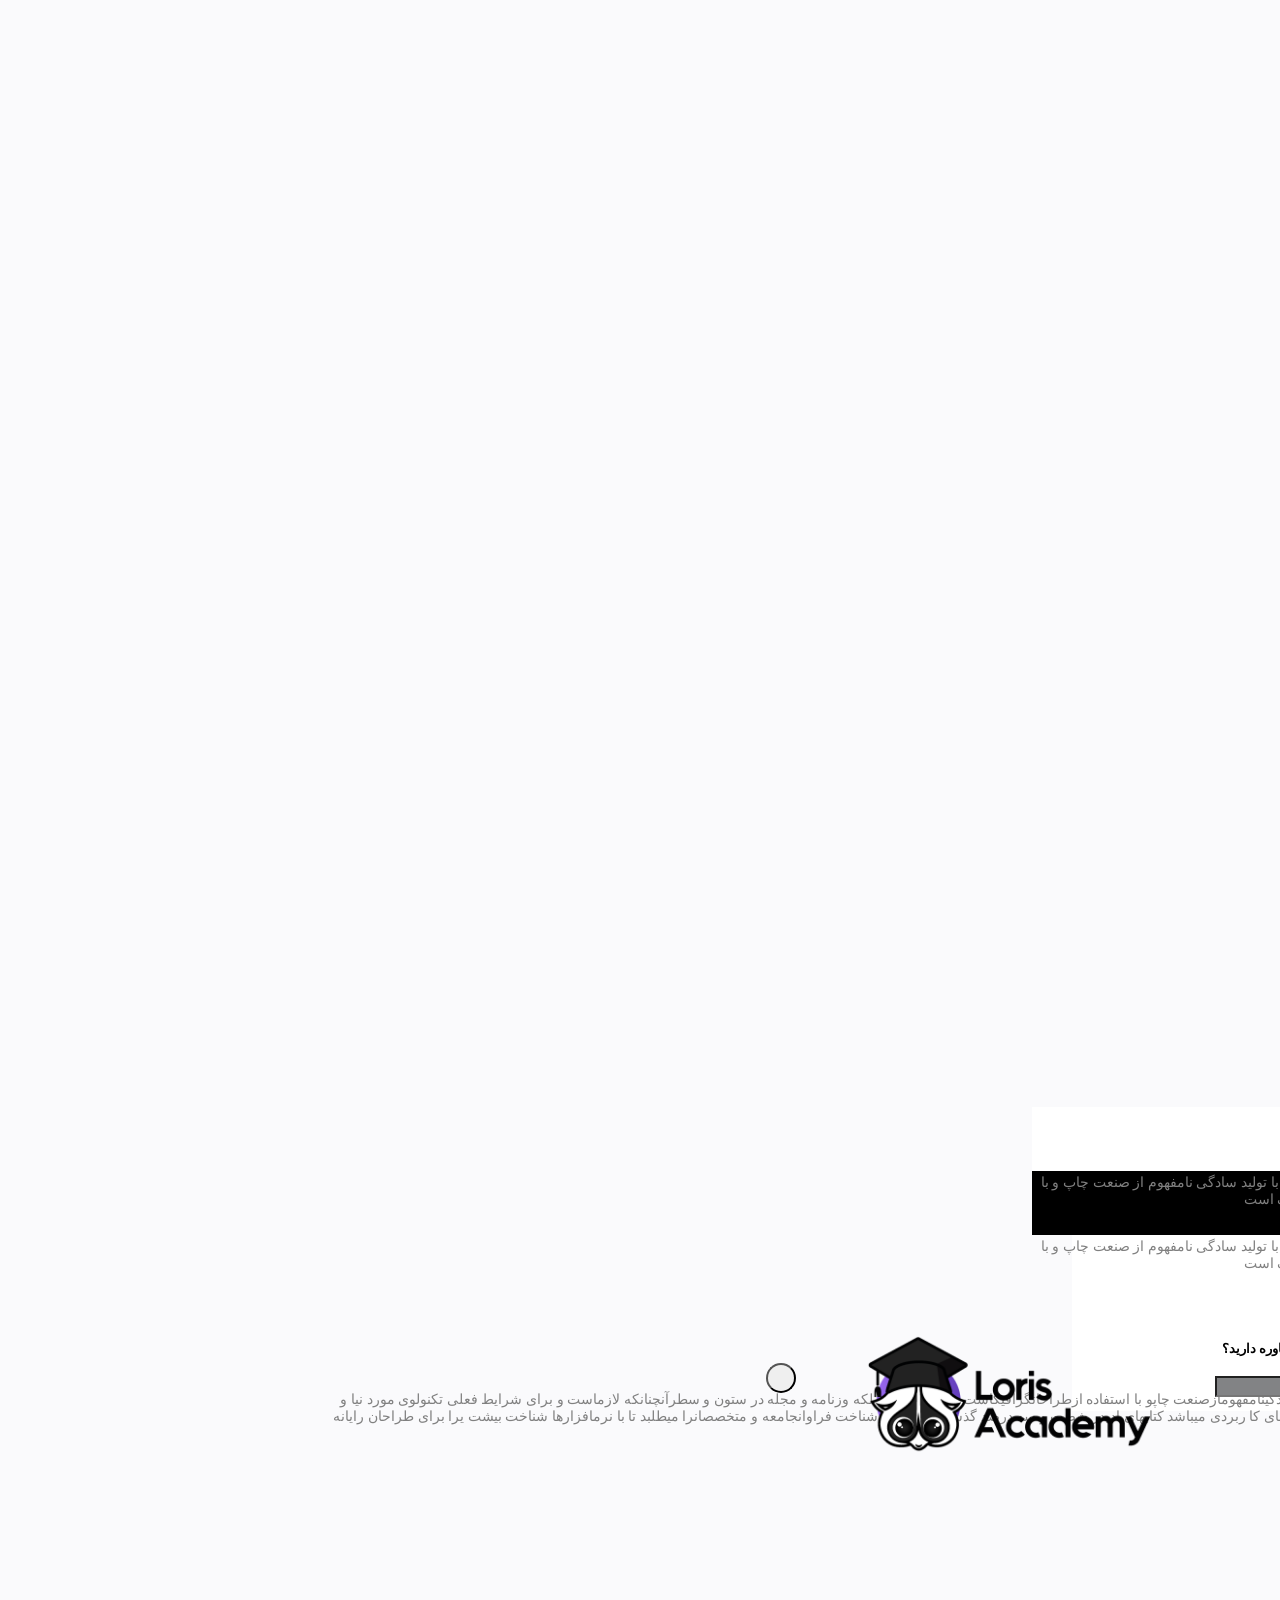
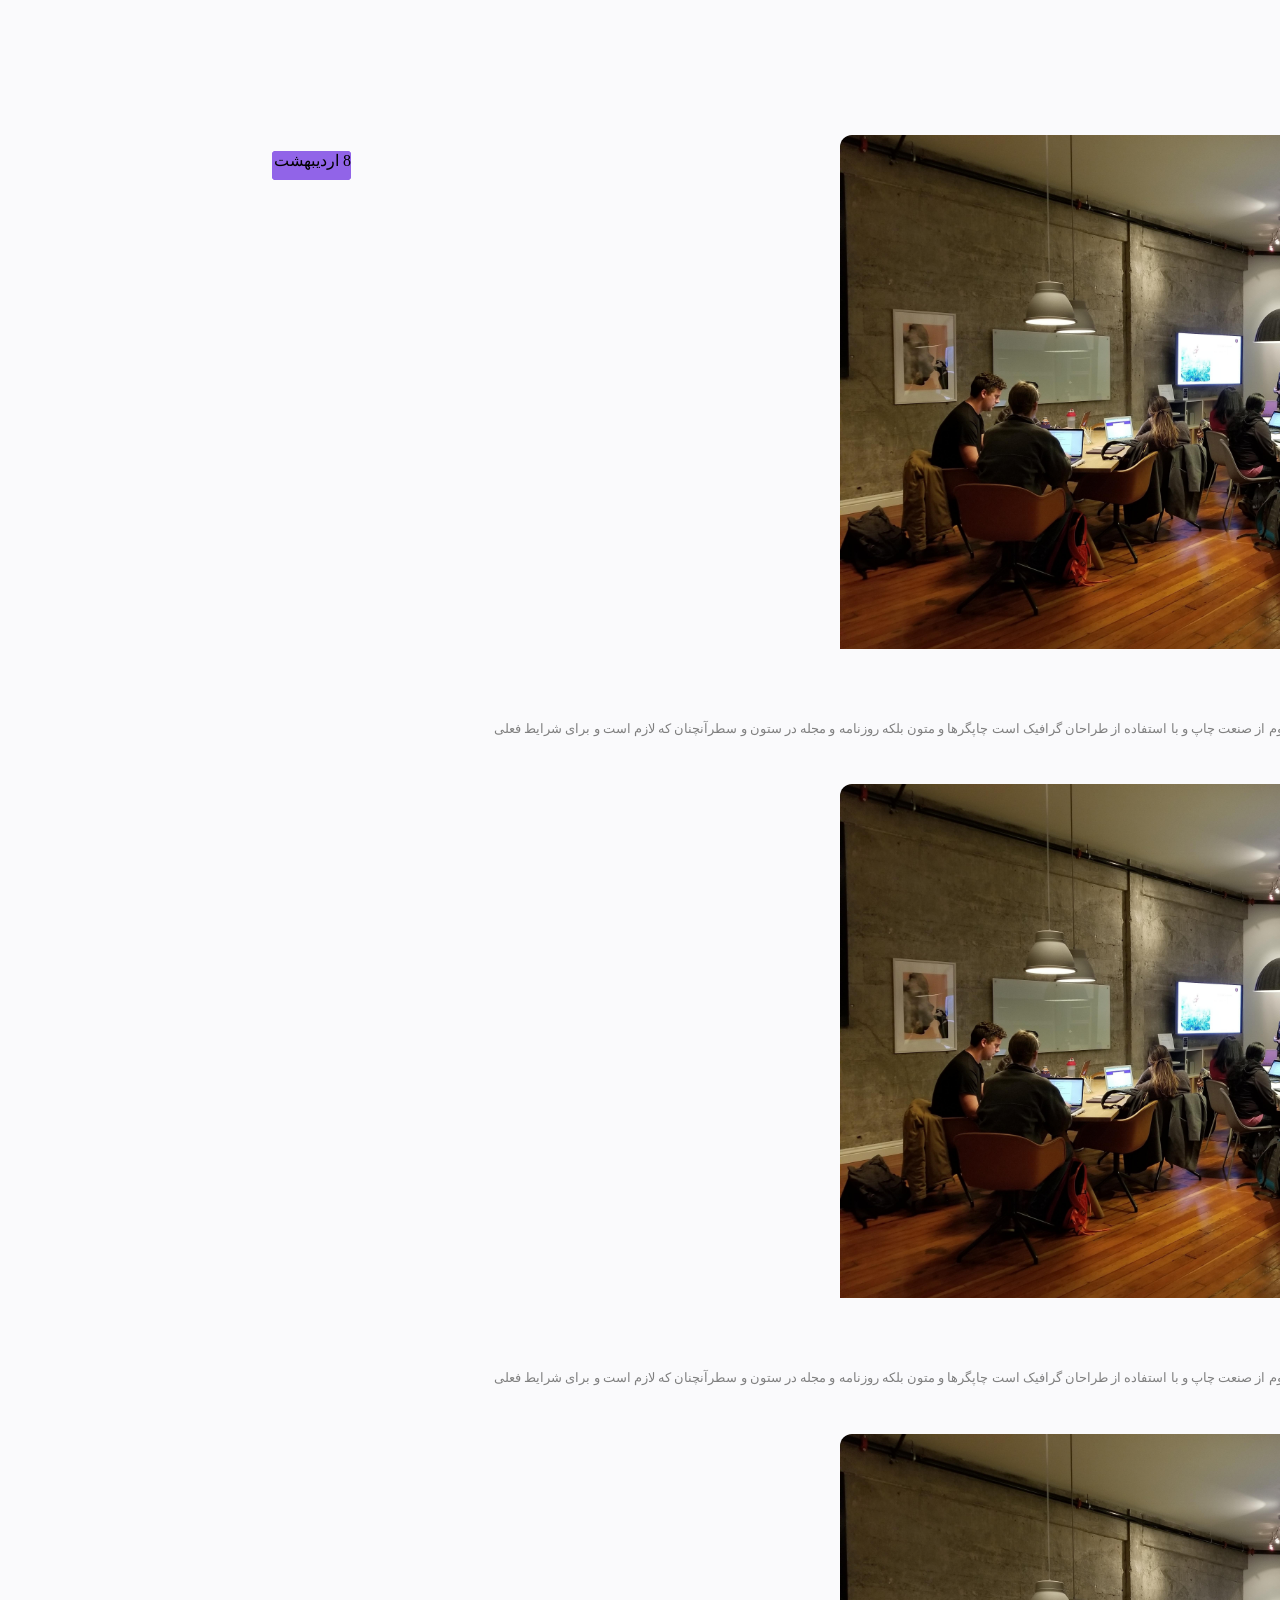
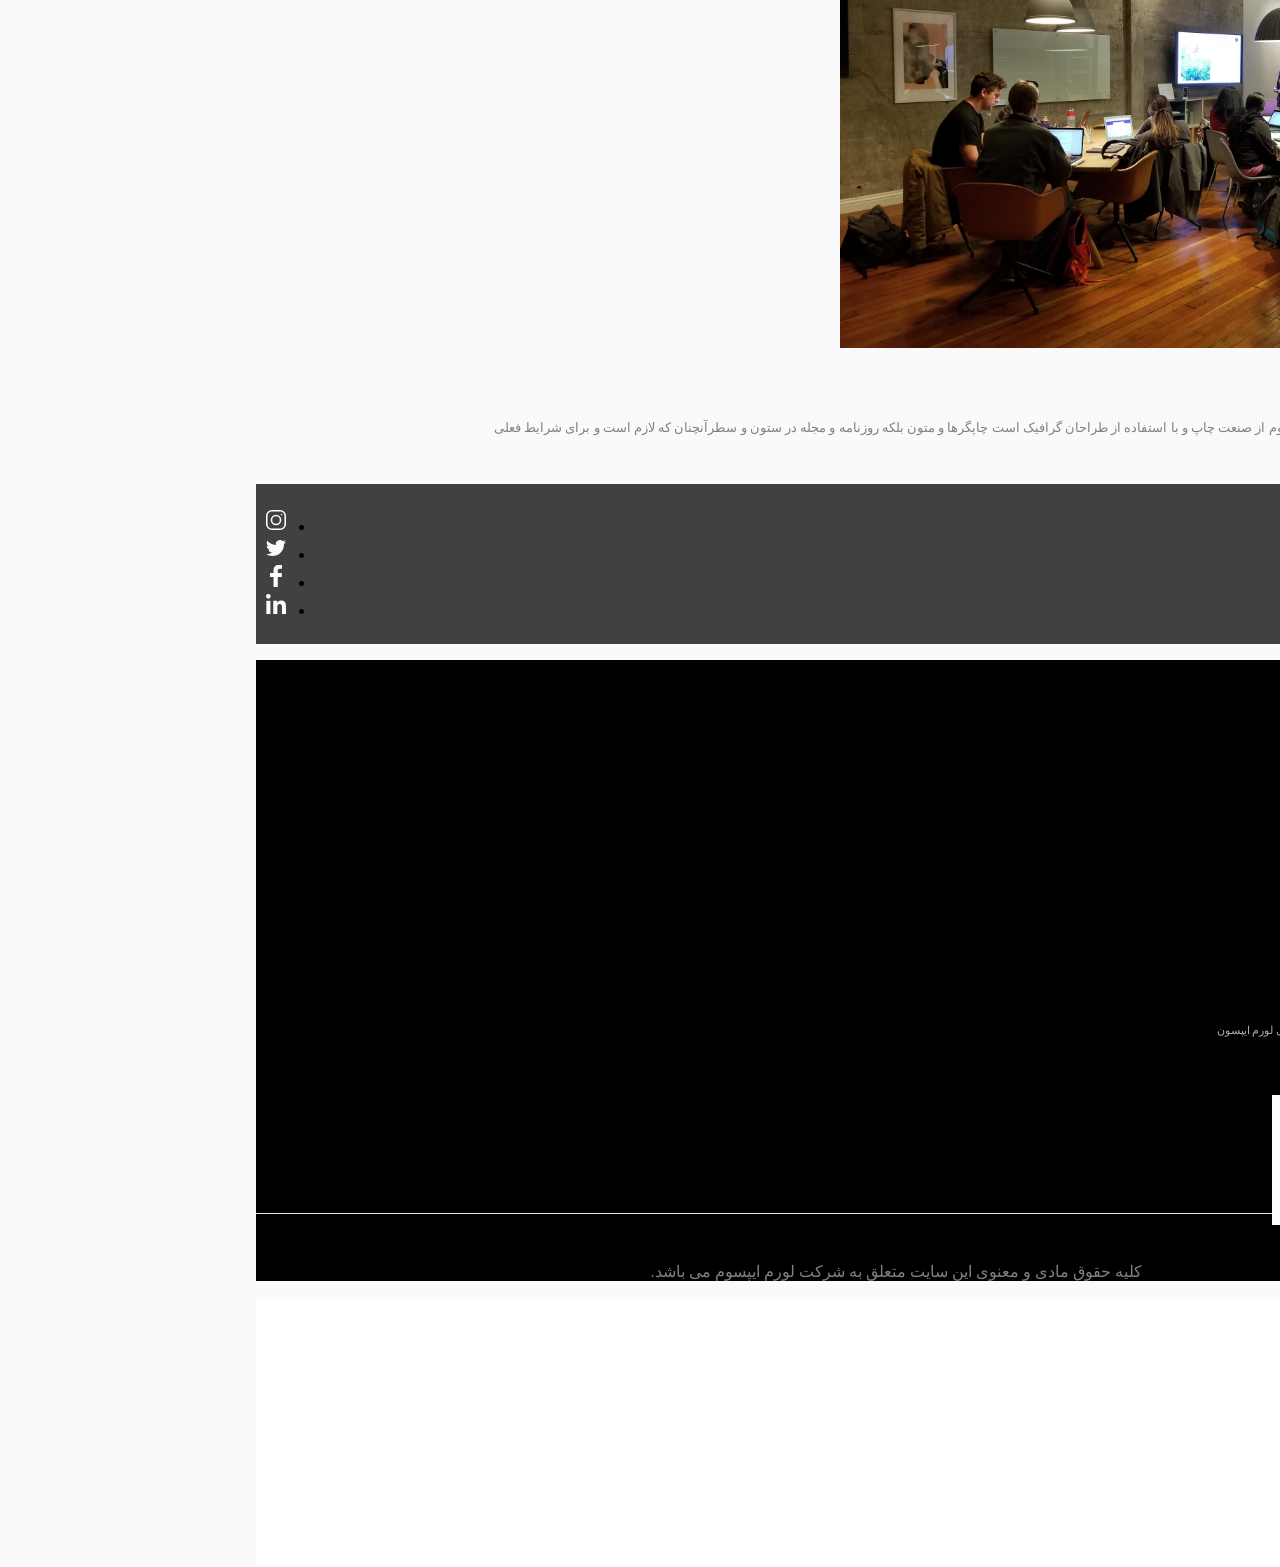
==== commit 4211e9b7: "page2 css" ====
--- a/lorisproject.html
+++ b/lorisproject.html
@@ -48,7 +48,7 @@
                 </div>
             </div>
             <i class="fa fa-search mx-3 text-white"></i><button type="button"
-                class="btn  btn-outline-light text-nowrap "><i class="fa fa-user mx-1"></i>ورود/ثبتنام</button>
+                class="btn  btn-outline-light text-nowrap "><i class="fa fa-user mx-1"></i>ورود/ثبت نام</button>
         </nav>
 
     </section>
@@ -115,7 +115,7 @@
 
 
         <div class="row ">
-            <div class="col-lg-5 col-12 flex-column"  >
+            <div class="col-lg-5 col-12 flex-column">
                 <small style="color:gray ;">رشته ها</small>
                 <h5>آشنایی با رشته ها</h5>
                 <p>لورم ایپسوم متن ساختگی با تولید سادگی نامفهوم از صنعت چاپ، و با استفاده از طراحان
@@ -135,7 +135,7 @@
                 </div>
             </div>
 
-            <div class="col-lg-7 col-12 swiper-overflow-container flex-column" >
+            <div class="col-lg-7 col-12 swiper-overflow-container flex-column">
                 <div class="swiper-container swiper swiper-init">
                     <div class="swiper-wrapper d-flex">
                         <div class="swiper-slide">
@@ -531,14 +531,14 @@
         <div class="container ">
             <div class="row ">
                 <div class="col-12 col-lg-6 align-items-center lorem">
-                
+
                     <div style="background-color:rgb(150, 85, 150) ; width:10em ; height: 5em;"
                         class="mt-2 mx-4 rounded text-white px-4 pt-2 mb-0 ">لورم ایپسوم ساختگی
 
                         <img src="">
                         <div style="background-color:white; width: 25em; height: 19em;"
                             class="position-relative lorem shadow-sm py-5 ">
-                            <ul >
+                            <ul>
                                 <li class="consult-ul" style="color:purple;">
                                     <div style="background-color:white ; width: 25em; height: 4em;"
                                         class="d-flex px-4 py-2 mb-5 ms-5 shadow">
@@ -730,11 +730,49 @@
             <p>کلیه حقوق مادی و معنوی این سایت متعلق به شرکت لورم ایپسوم می باشد. </p>
         </div>
         </section>
-
-
+    </div>
+
+
+        <!------------page2------------>
+        <section class="header2  mb-5">
+            <nav class="navbar navbar-expand-lg navbar-light bg-white  nav2 shadow-sm">
+                <div class="container">
+                    <a class="navbar-brand logo" href="#">
+                        <img src="img/Loris-Logo-03@2x.png" width="100px" height="50px">
+                    </a>
+                    <button class="navbar-toggler" type="button" data-bs-toggle="collapse"
+                        data-bs-target="#navbarSupportedContent" aria-controls="navbarSupportedContent"
+                        aria-expanded="false" aria-label="Toggle navigation">
+                        <span class="navbar-toggler-icon"></span>
+                    </button>
+                    <div class="collapse navbar-collapse" id="navbarSupportedContent">
+                        <ul class="navbar-nav me-auto mb-2 mb-lg-0 ">
+                            <li class="nav-item mx-3 ">
+                                <a class="nav-link main-link1" href="#">دسته بندی</a>
+                            </li>
+                            <li class="nav-item mx-3">
+                                <a class="nav-link main-link1" href="#">وبلاگ</a>
+                            </li>
+                            <li class="nav-item mx-3">
+                                <a class="nav-link main-link1" href="#">درباره ما</a>
+                            </li>
+                            <li class="nav-item mx-3">
+                                <a class="nav-link  main-link1" href="#">تماس با ما</a>
+                            </li>
+                        </ul>
+                    </div>
+                </div>
+                <i class="fa fa-search mx-3 text-black"></i><button type="button"
+                    class="btn  btn-outline-dark text-nowrap "><i class="fa fa-user mx-1"></i>ورود/ثبت نام</button>
+            </nav>
+        </section>
+        <div >
+
+       
         <script src="js/swiper-bundle.min.js"></script>
         <script src="https://cdn.jsdelivr.net/npm/bootstrap@5.1.3/dist/js/bootstrap.bundle.min.js"
             integrity="sha384-ka7Sk0Gln4gmtz2MlQnikT1wXgYsOg+OMhuP+IlRH9sENBO0LRn5q+8nbTov4+1p"
             crossorigin="anonymous"></script>
         <script src="js/index.js"></script>
+
 </body>
--- a/css/loris.css
+++ b/css/loris.css
@@ -346,4 +346,16 @@
     border-top: 0.5px solid #e0e0e0;
     text-align: center;
     padding-top: 2rem;
+}
+.header2{
+  background-color: rgb(255, 255, 255);
+}
+.nav2{
+  padding-left: 6em;
+  padding-right: 6em;
+  padding-bottom: 1.1em!important;
+  padding-top: 1.1em!important;/*look for better solution*/
+}
+.main-link1{
+  color: rgb(0, 0, 0)!important;
 }
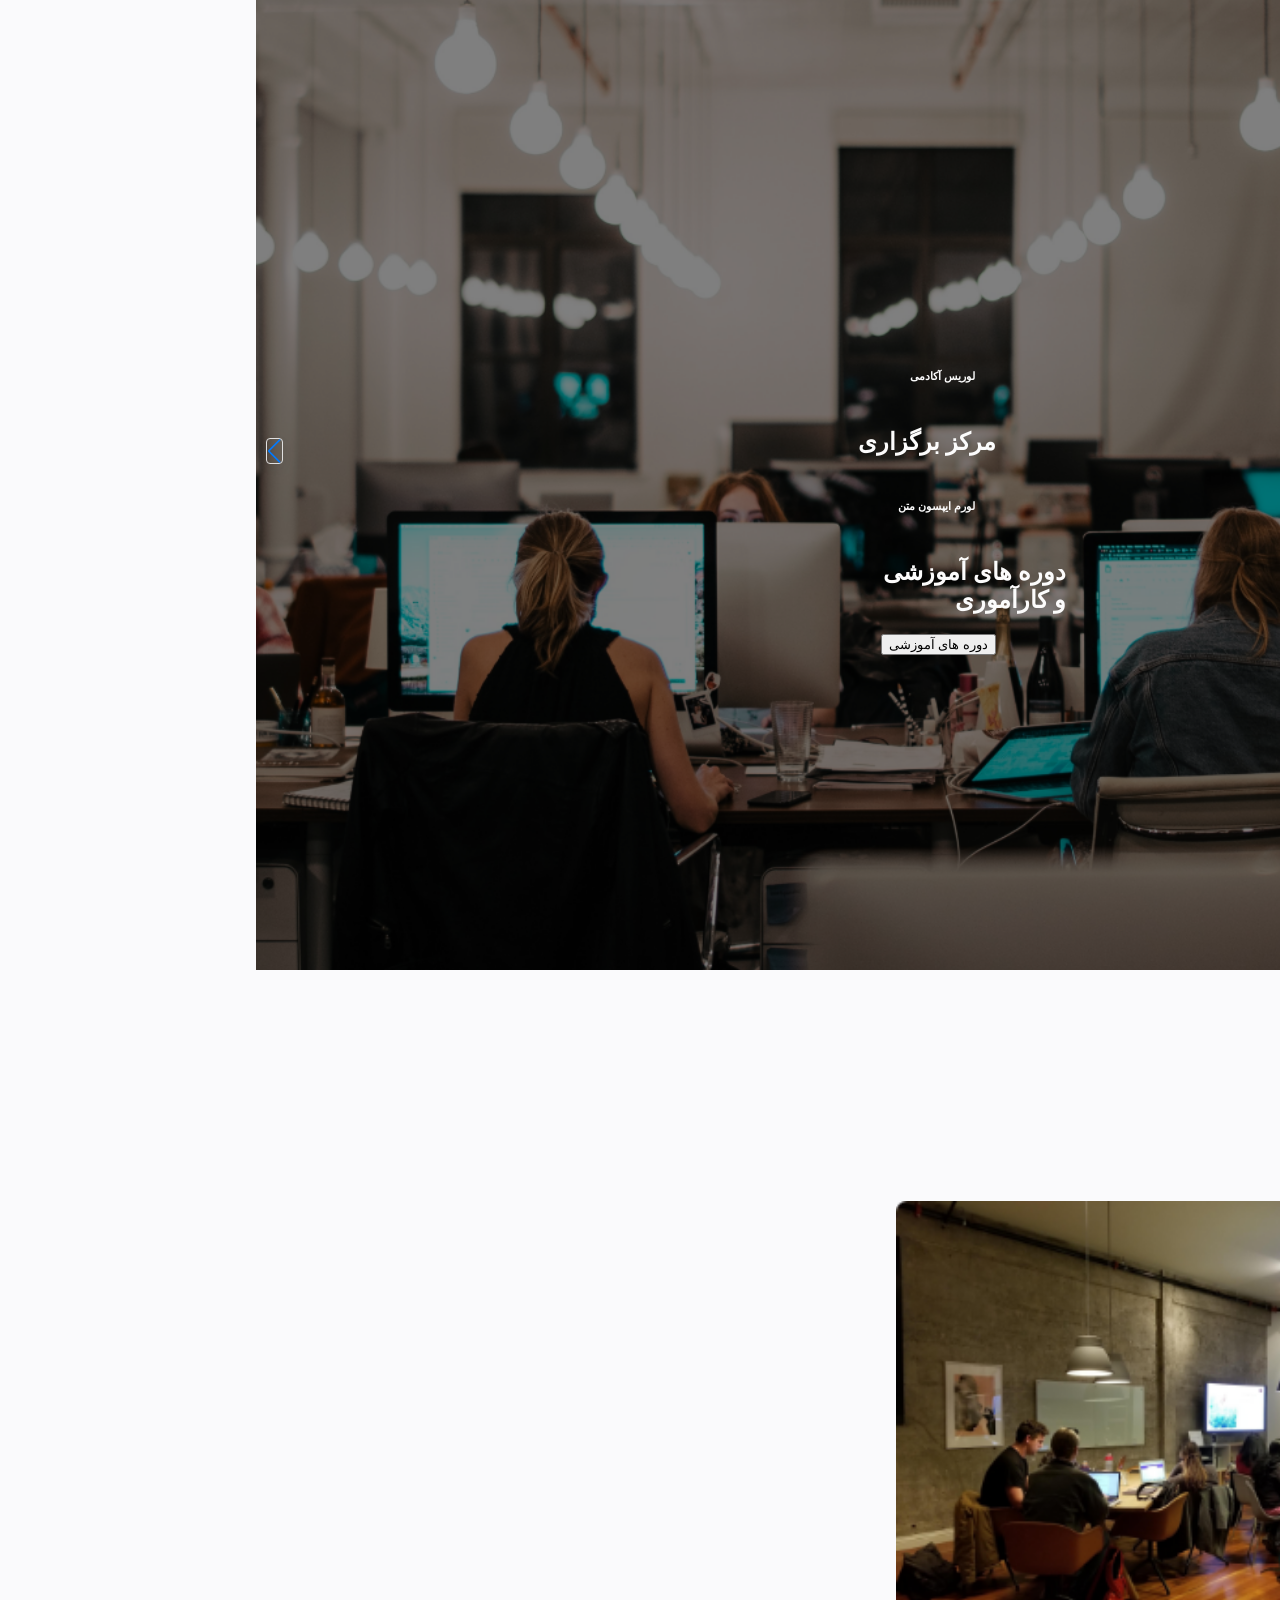
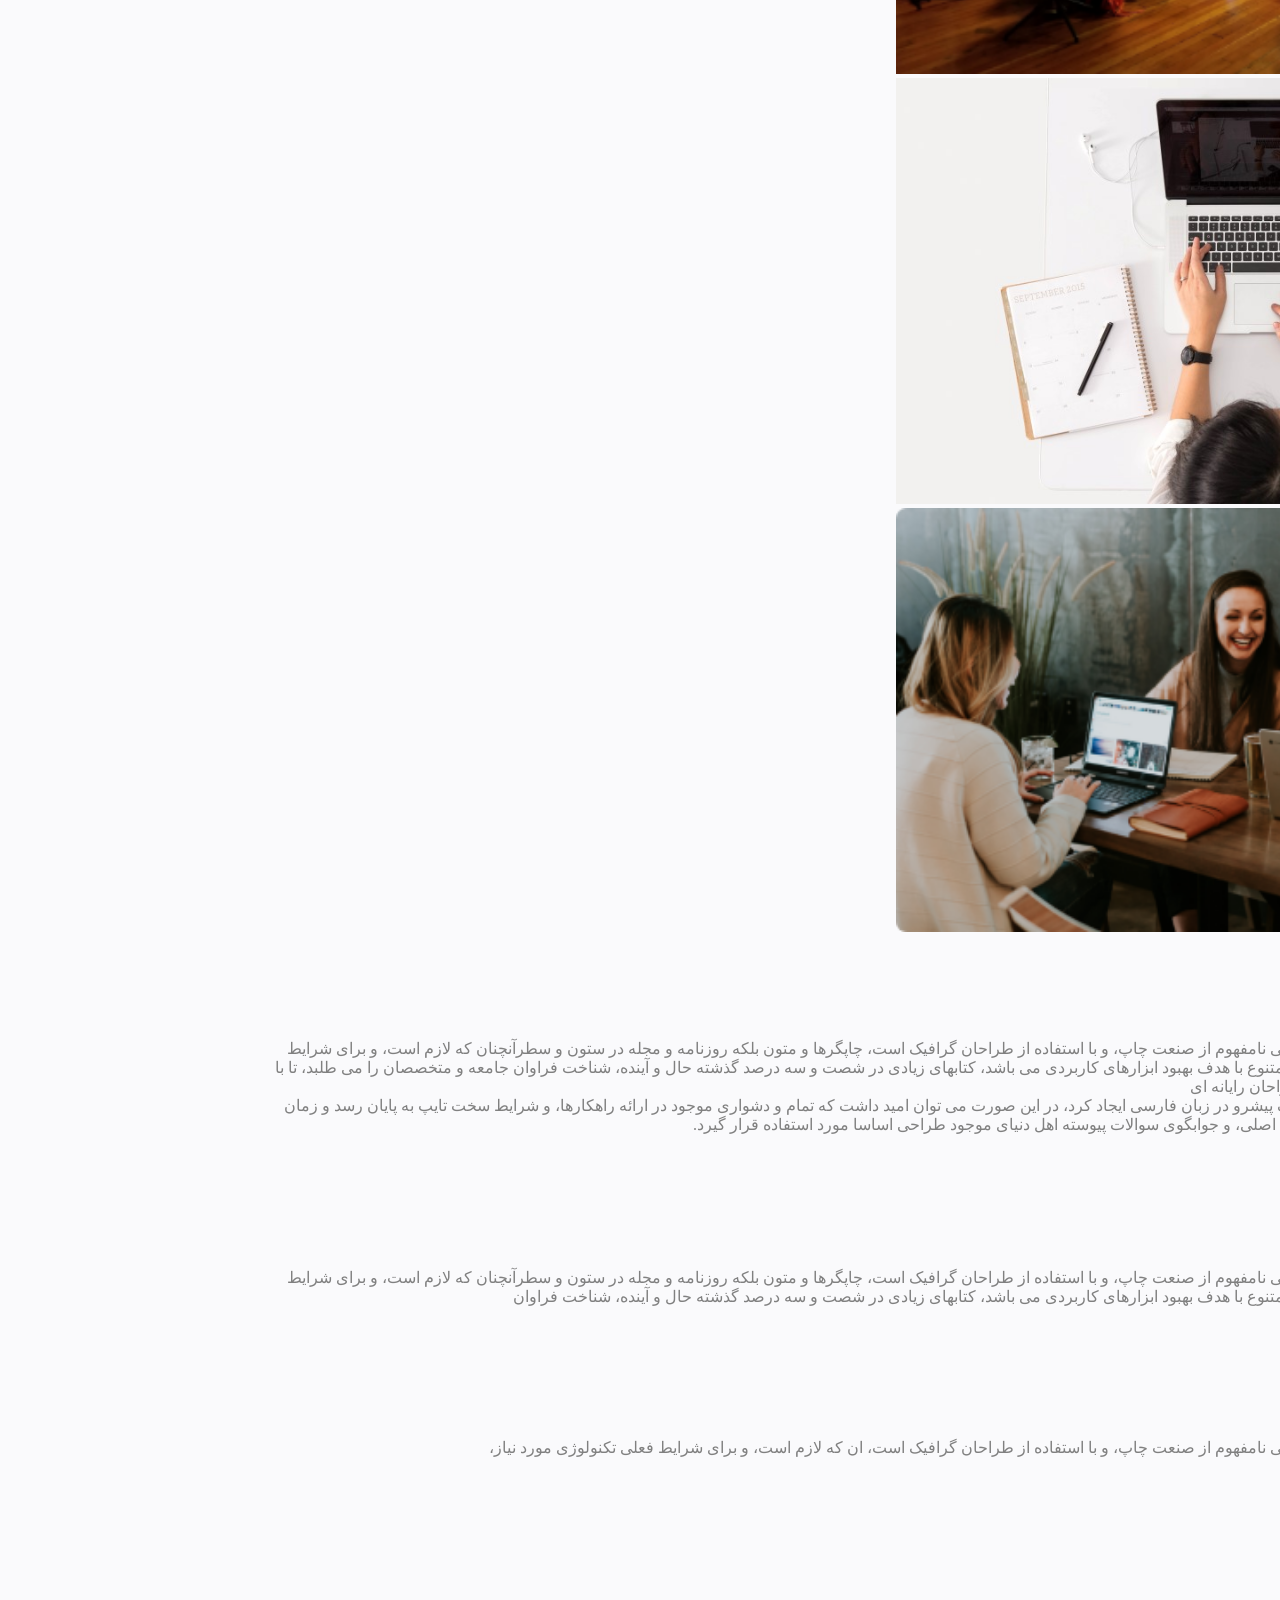
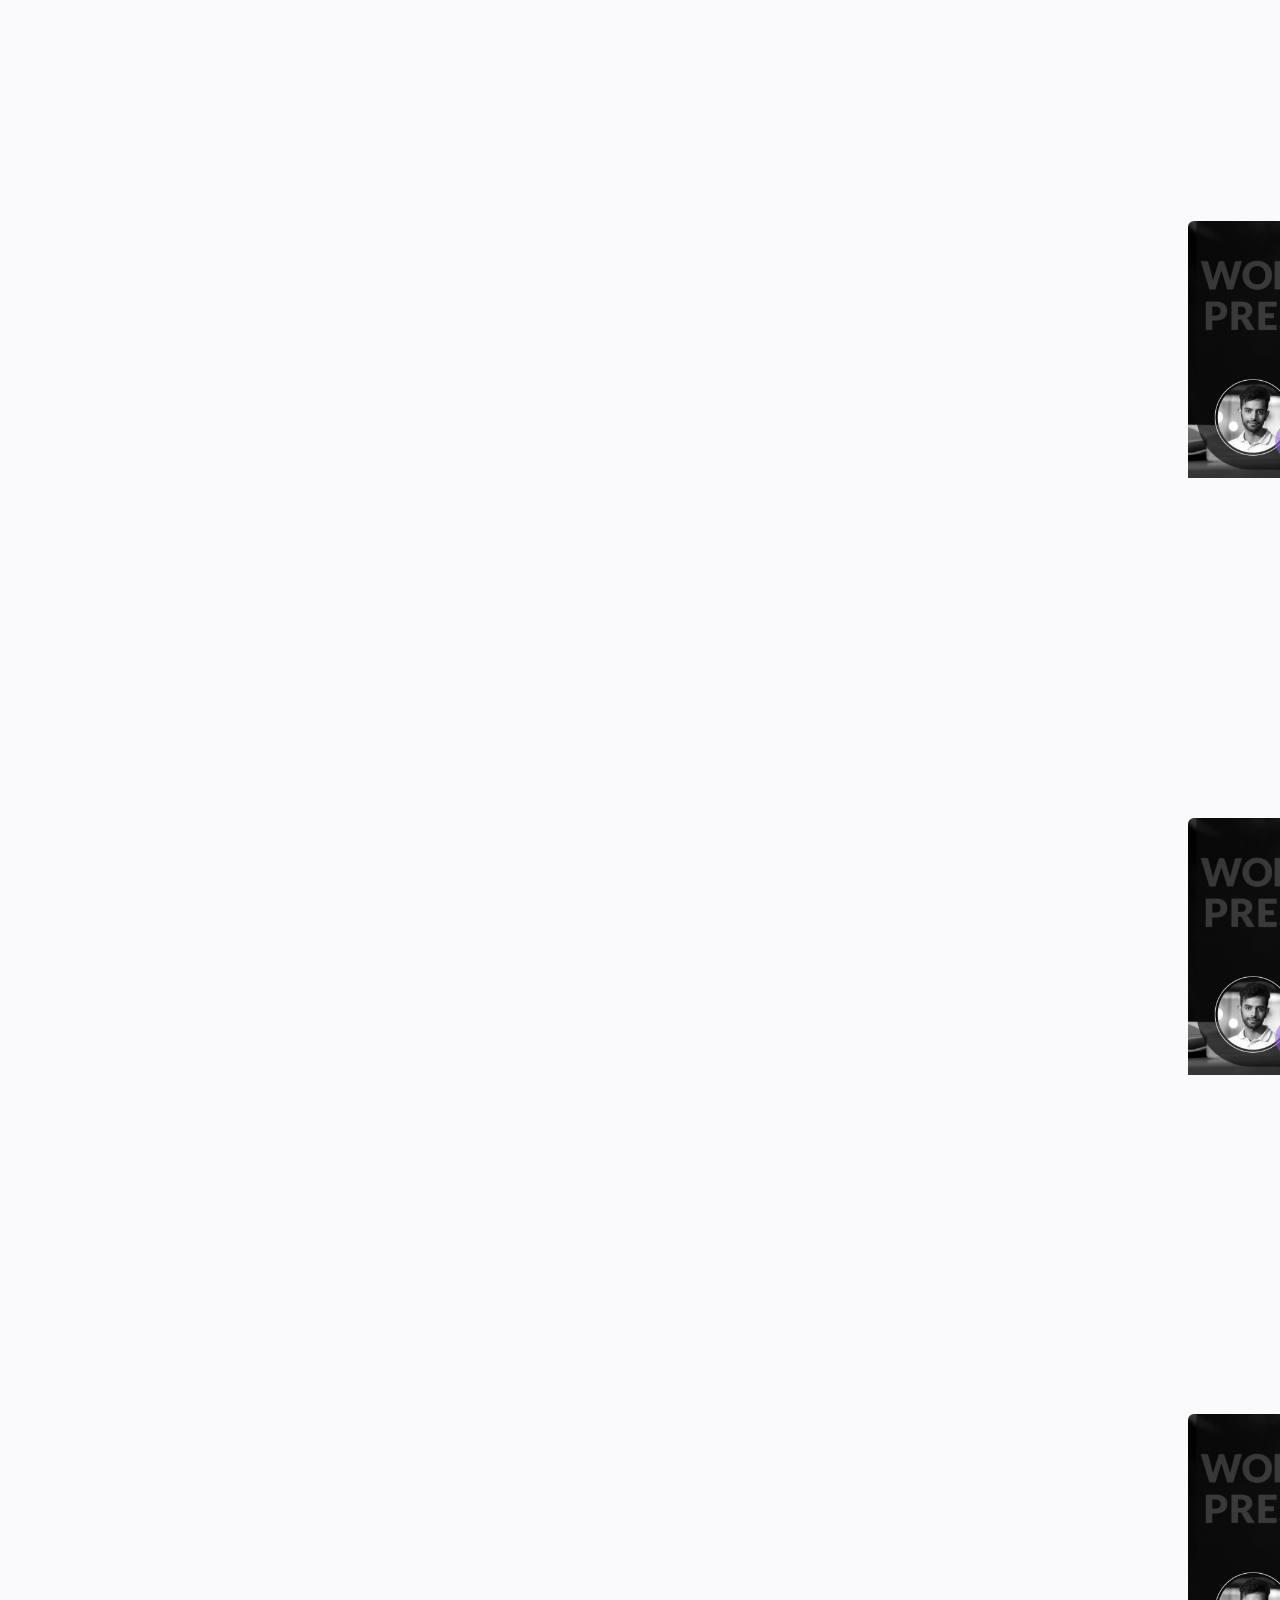
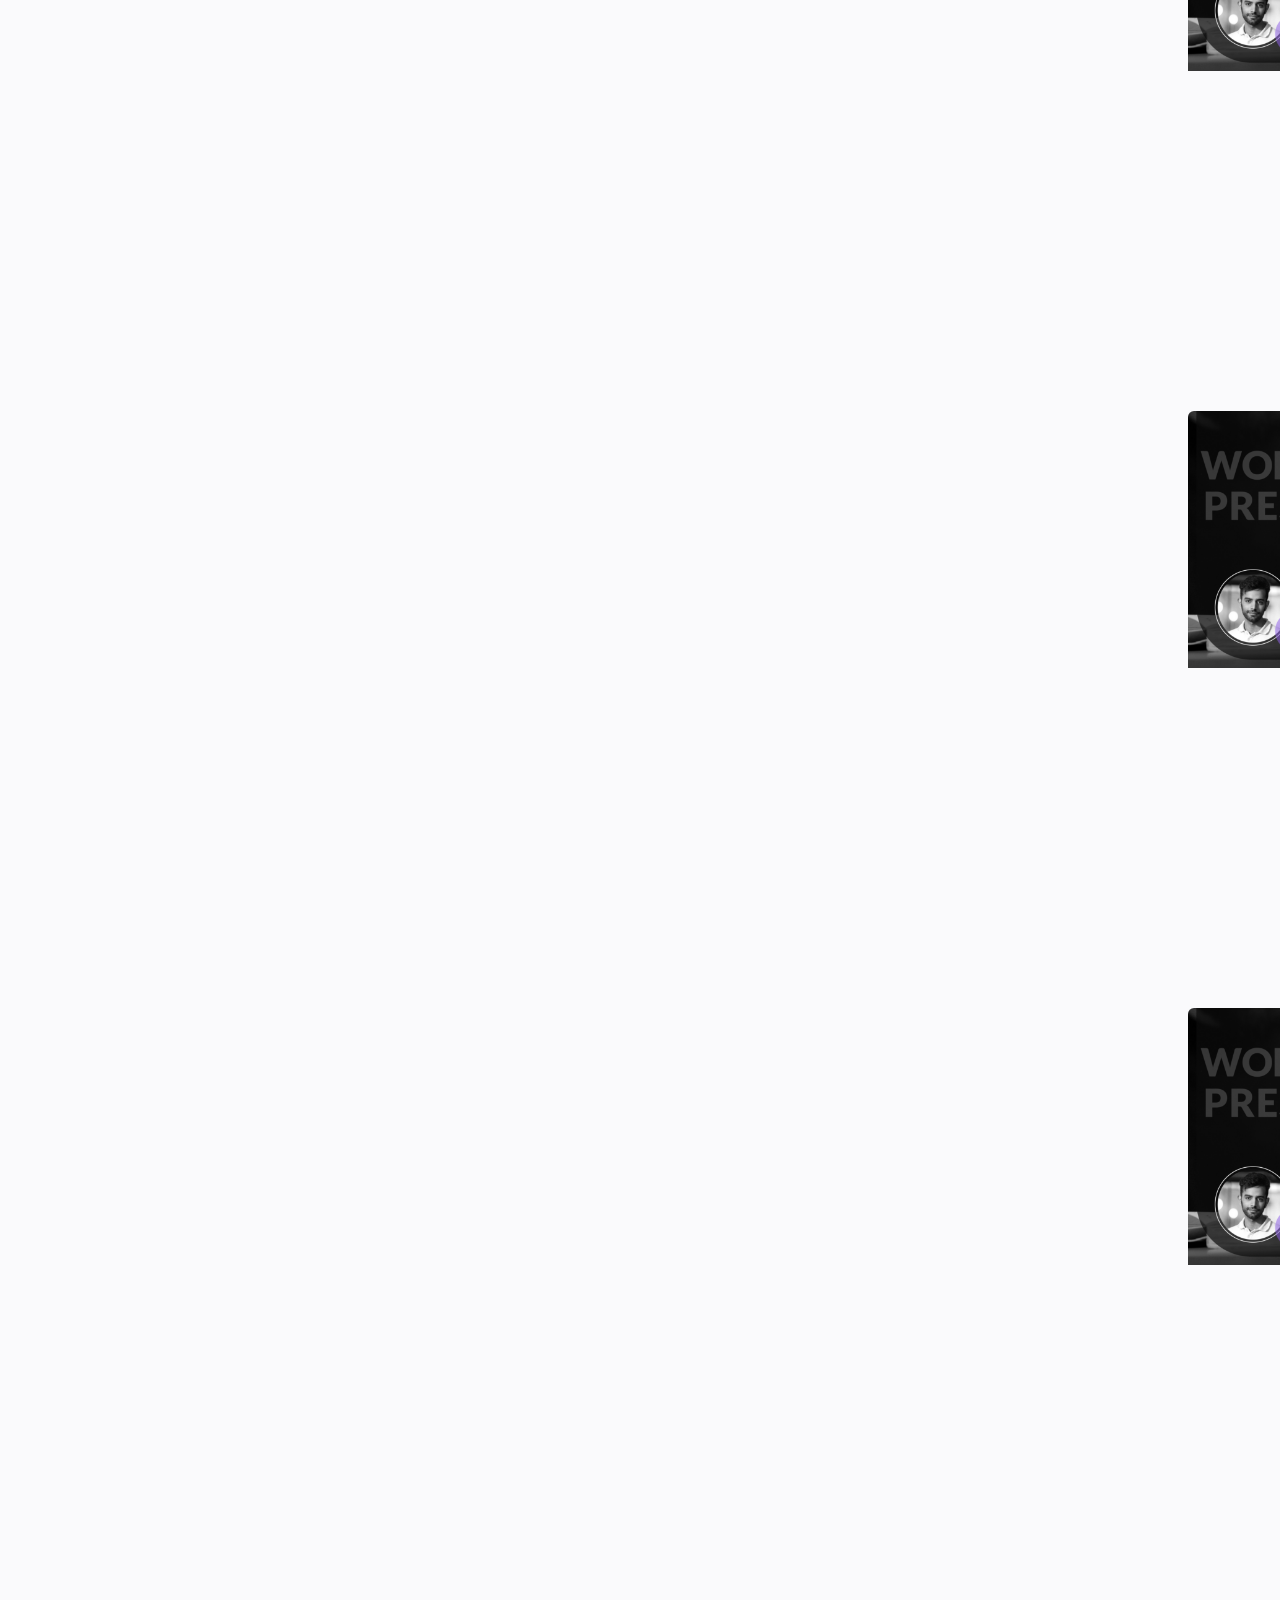
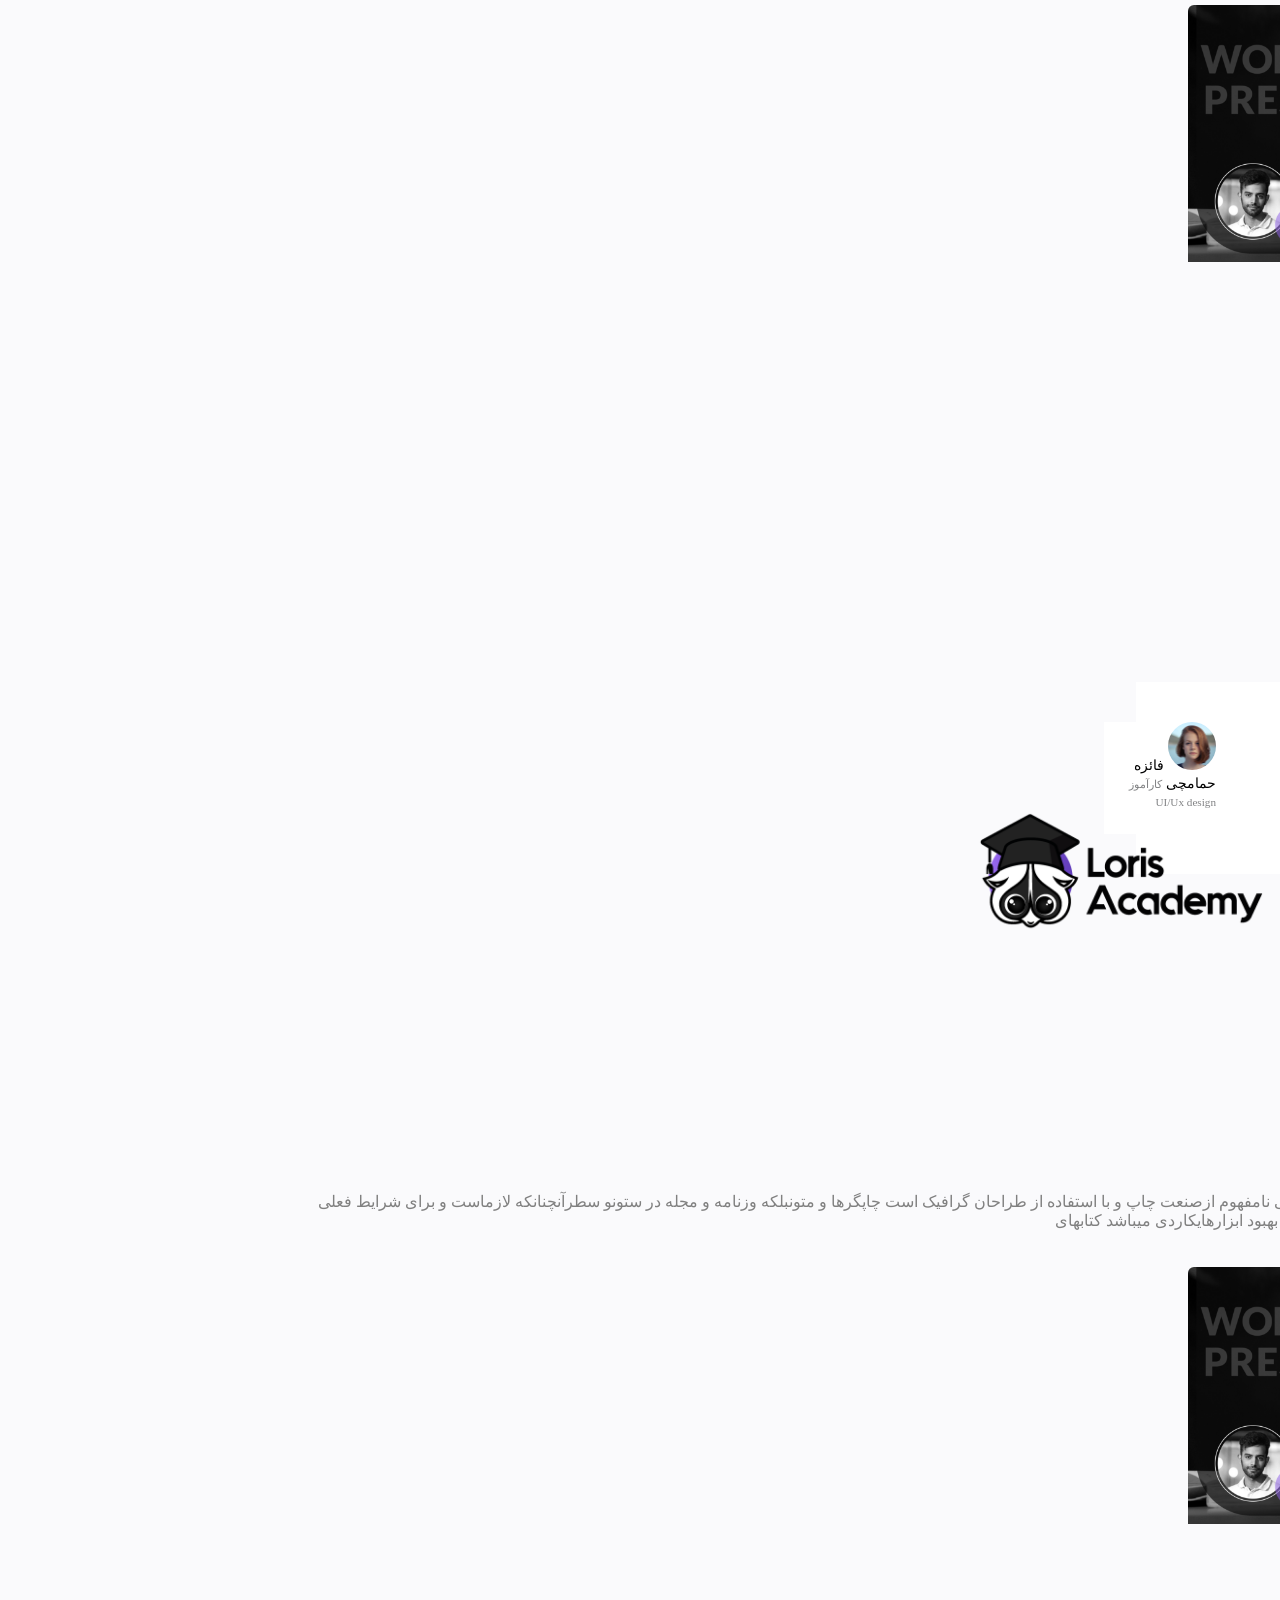
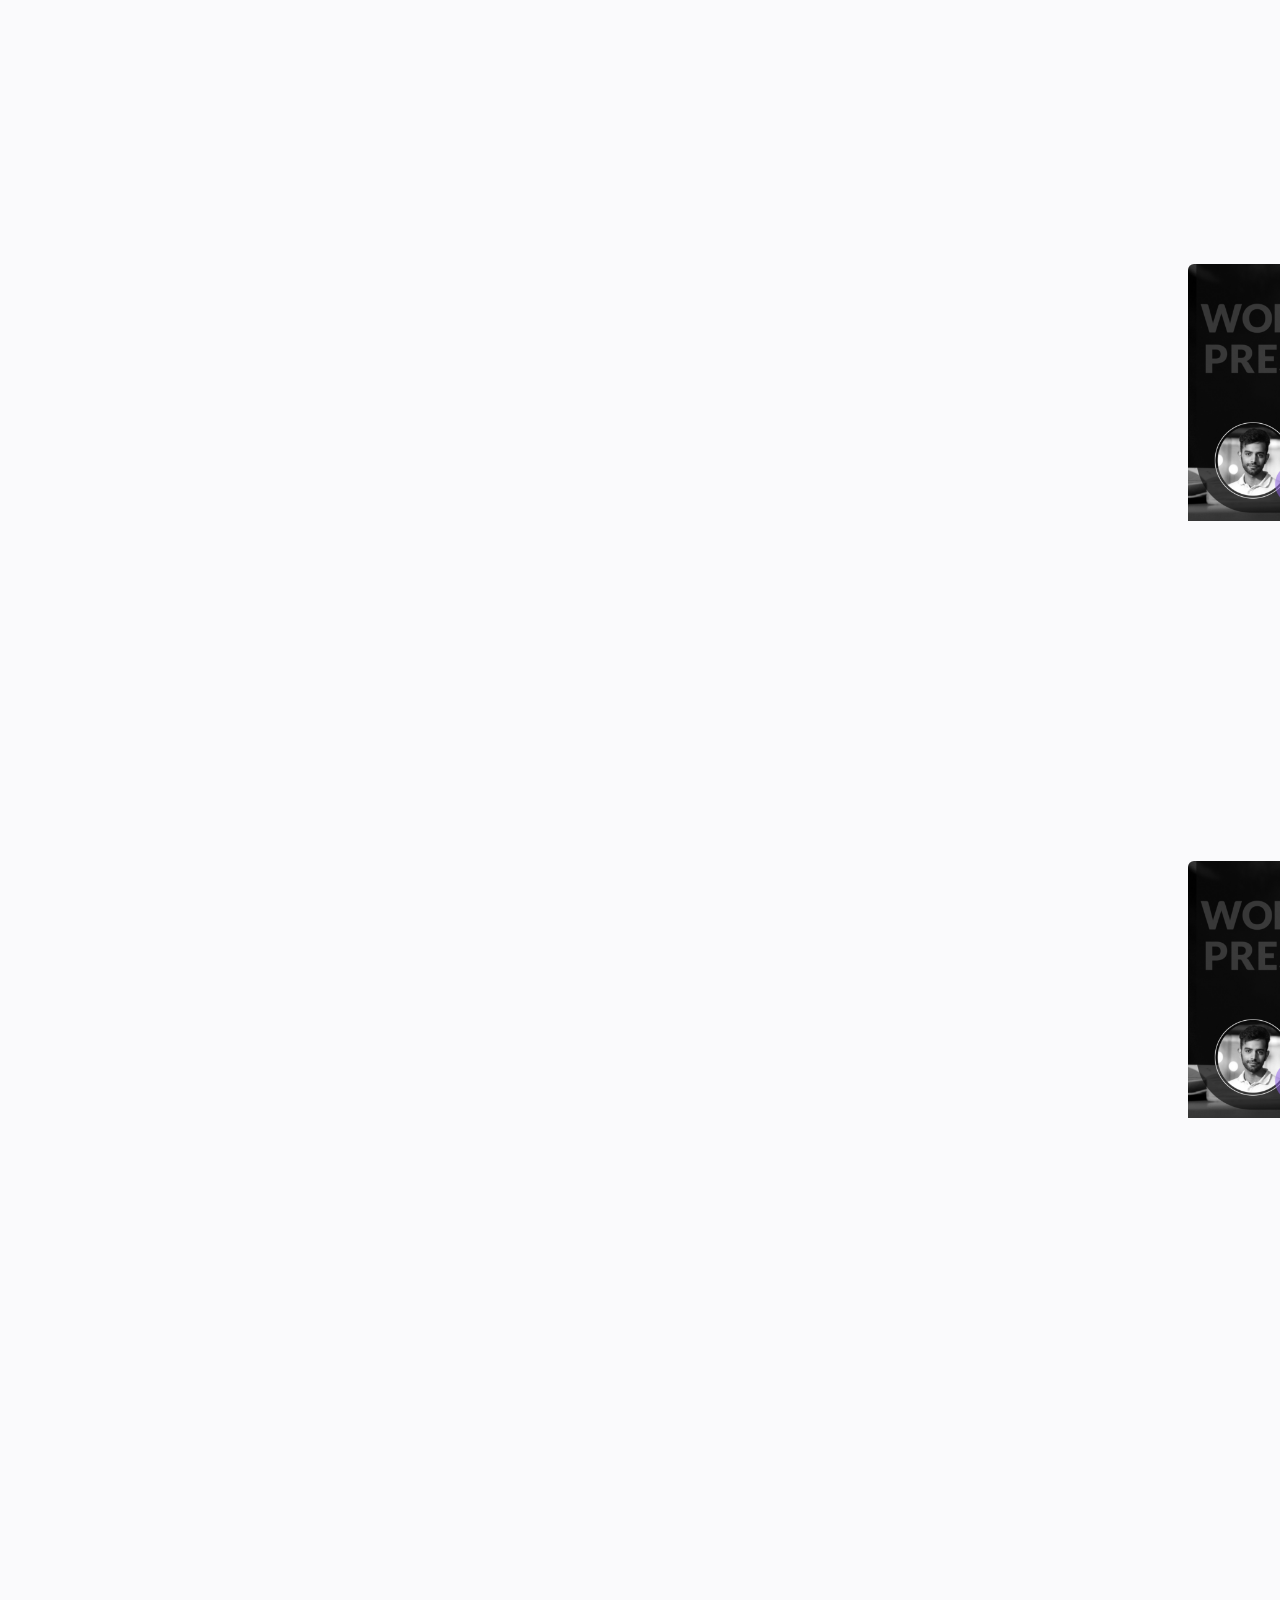
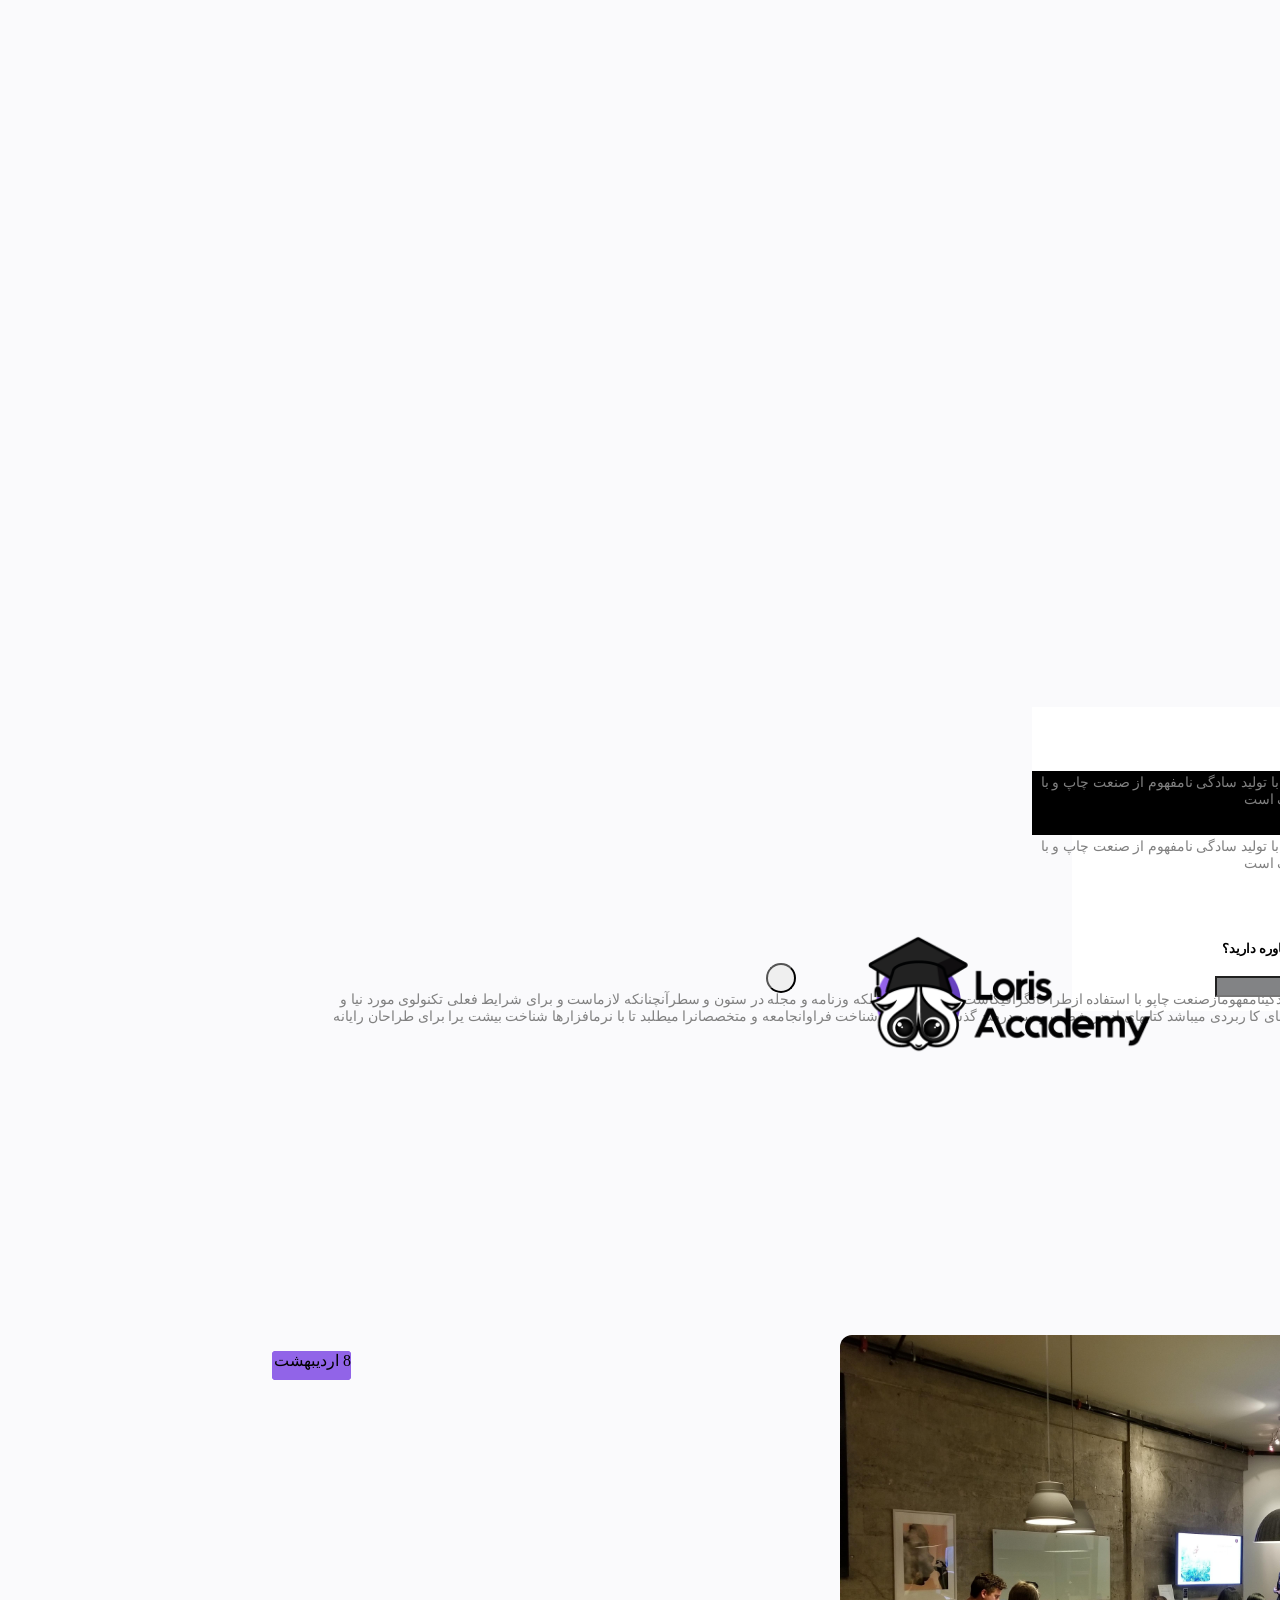
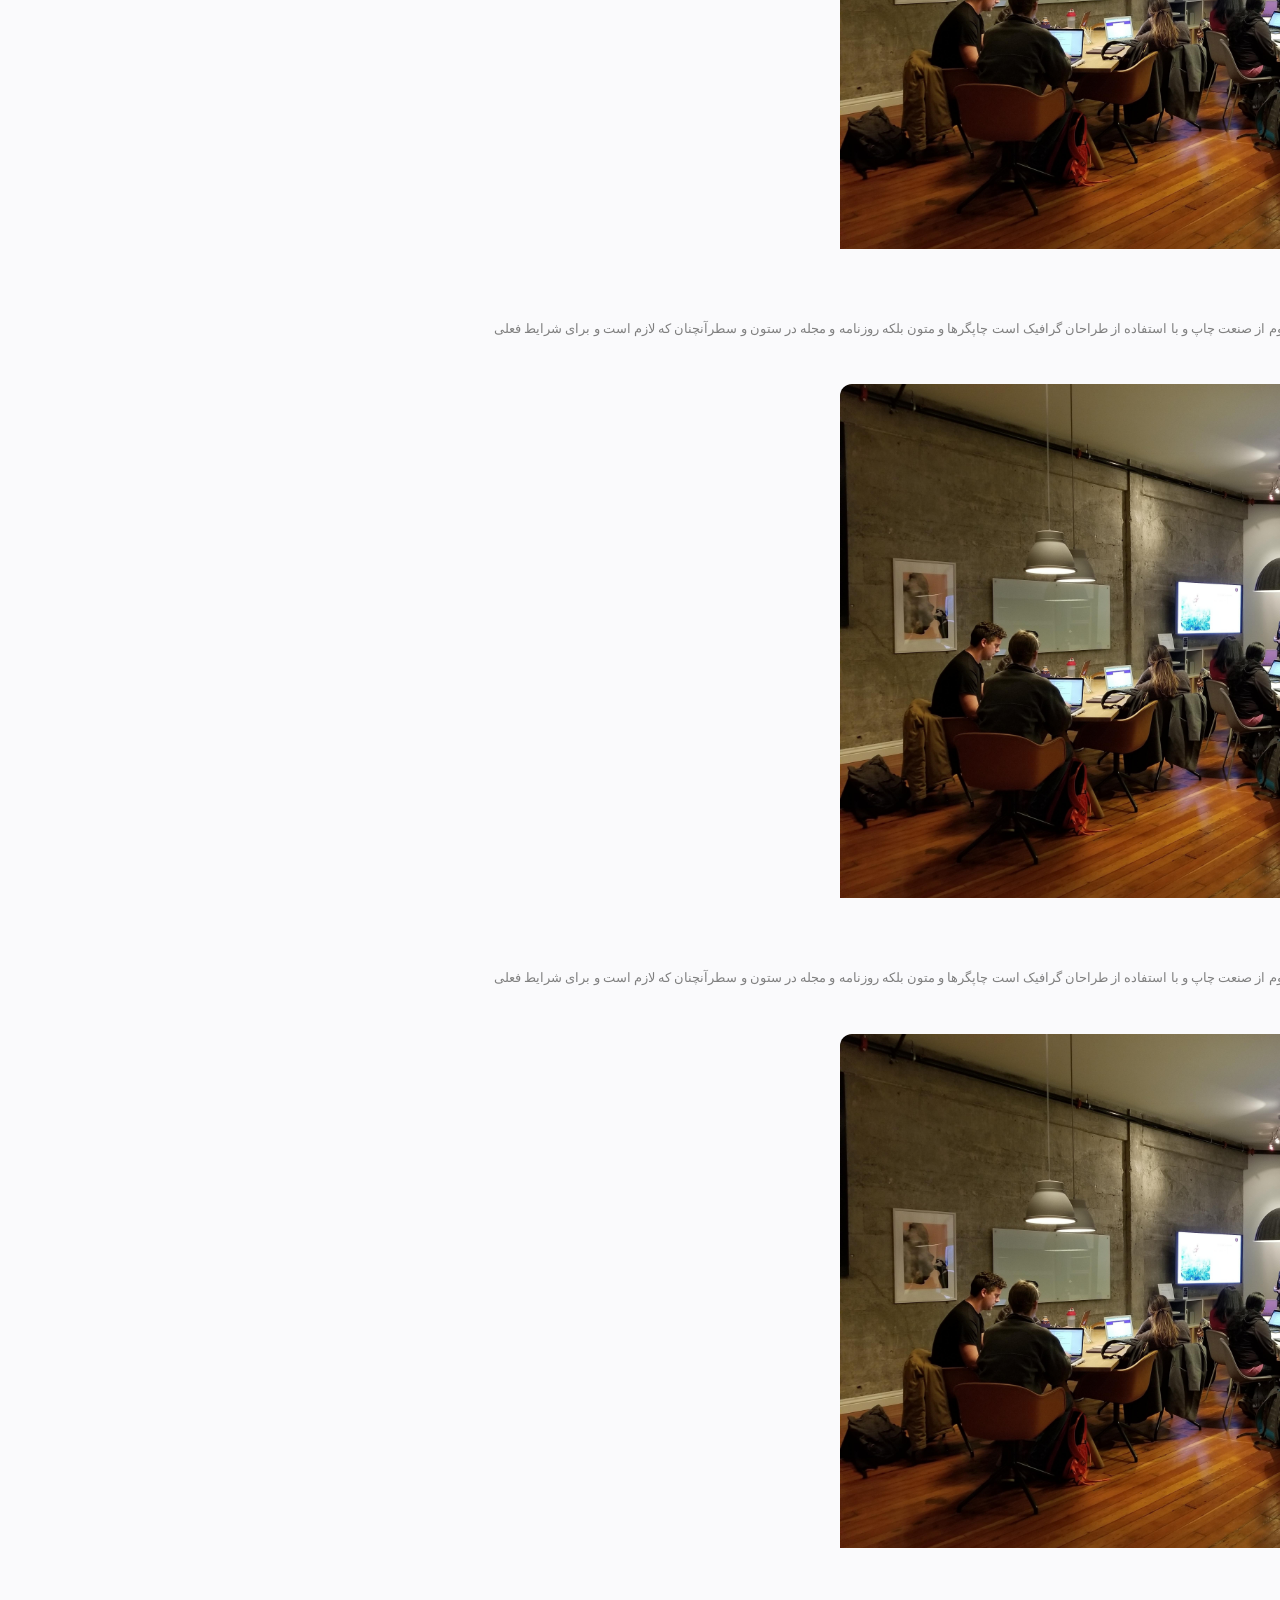
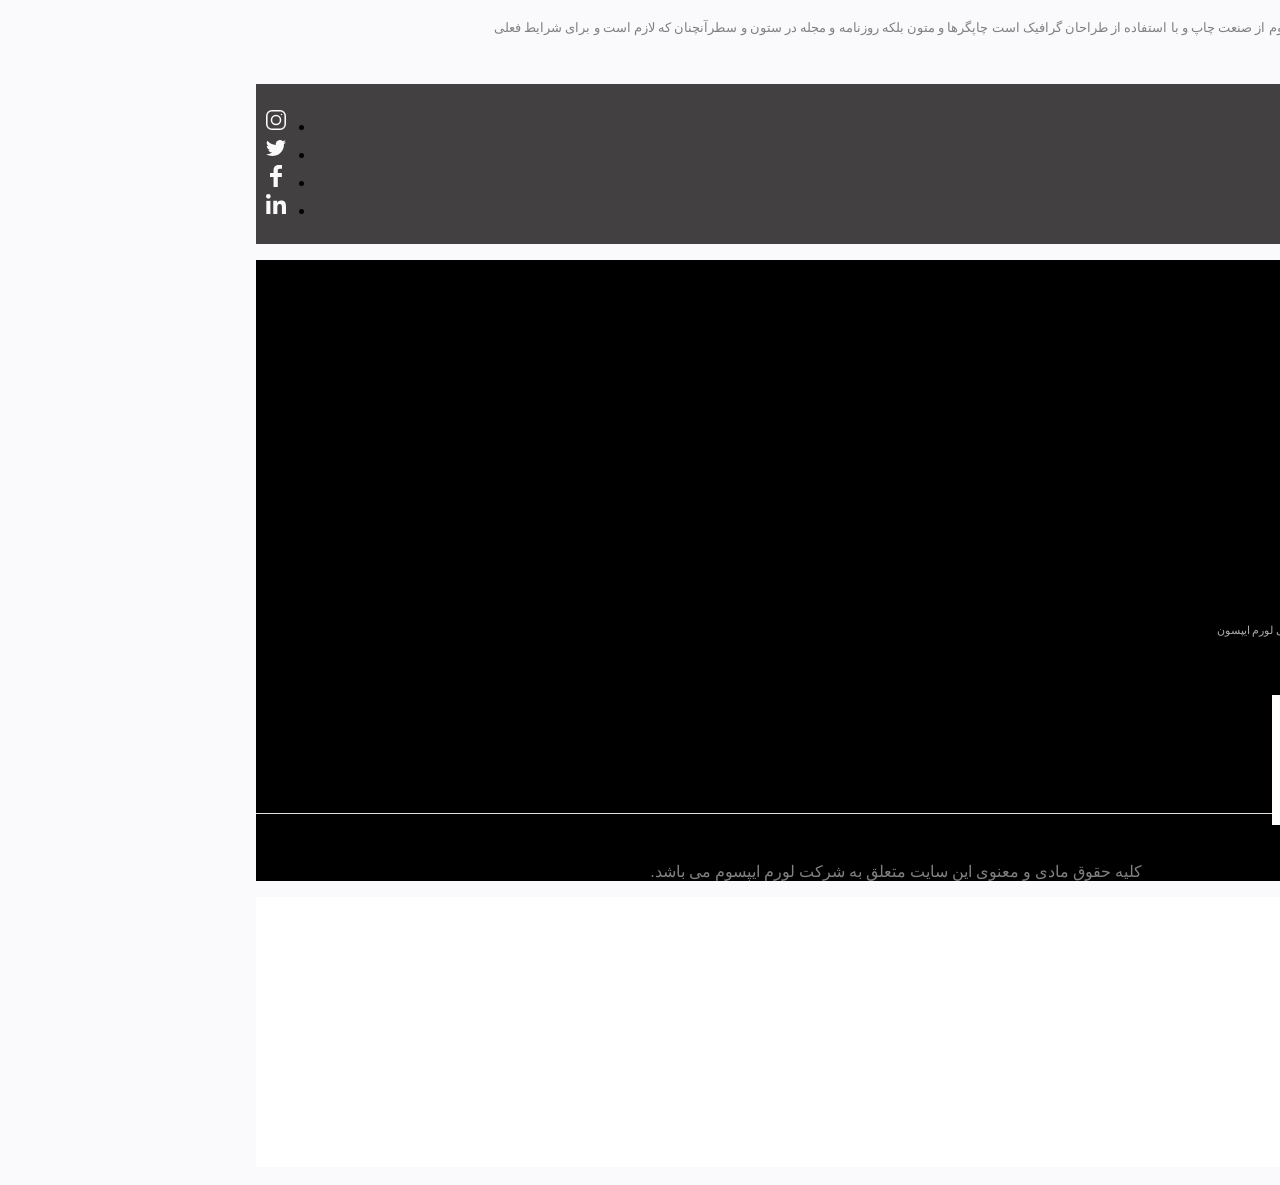
==== commit bac7831c: "bg color with bg-image" ====
--- a/lorisproject.html
+++ b/lorisproject.html
@@ -768,6 +768,11 @@
         </section>
         <div >
 
+            <div class="mx-5 px-5">
+                <small style="color: gray;">صفحه اصلی/رشته ها</small>
+                
+
+            </div>
        
         <script src="js/swiper-bundle.min.js"></script>
         <script src="https://cdn.jsdelivr.net/npm/bootstrap@5.1.3/dist/js/bootstrap.bundle.min.js"
--- a/css/loris.css
+++ b/css/loris.css
@@ -173,10 +173,22 @@
     background-image: url('../img/Mask\ Group\ 1.png');
     background-position:center ;
     background-size: cover;
-    min-height: 100vh;
+    display: grid;
+    place-content: center;
+    min-height: 500px;
     padding: 250px 0 220px;
-    
-}
+    isolation: isolate;
+}
+
+.main::after{
+  content:' ';
+  position: absolute;
+  inset: 0;
+  z-index: -1;
+  background-color: black;
+  opacity: 0.5;
+}
+
 .main h2,.main h6{
     color: rgb(252, 252, 252);
 
@@ -347,6 +359,7 @@
     text-align: center;
     padding-top: 2rem;
 }
+/****page2****/
 .header2{
   background-color: rgb(255, 255, 255);
 }
